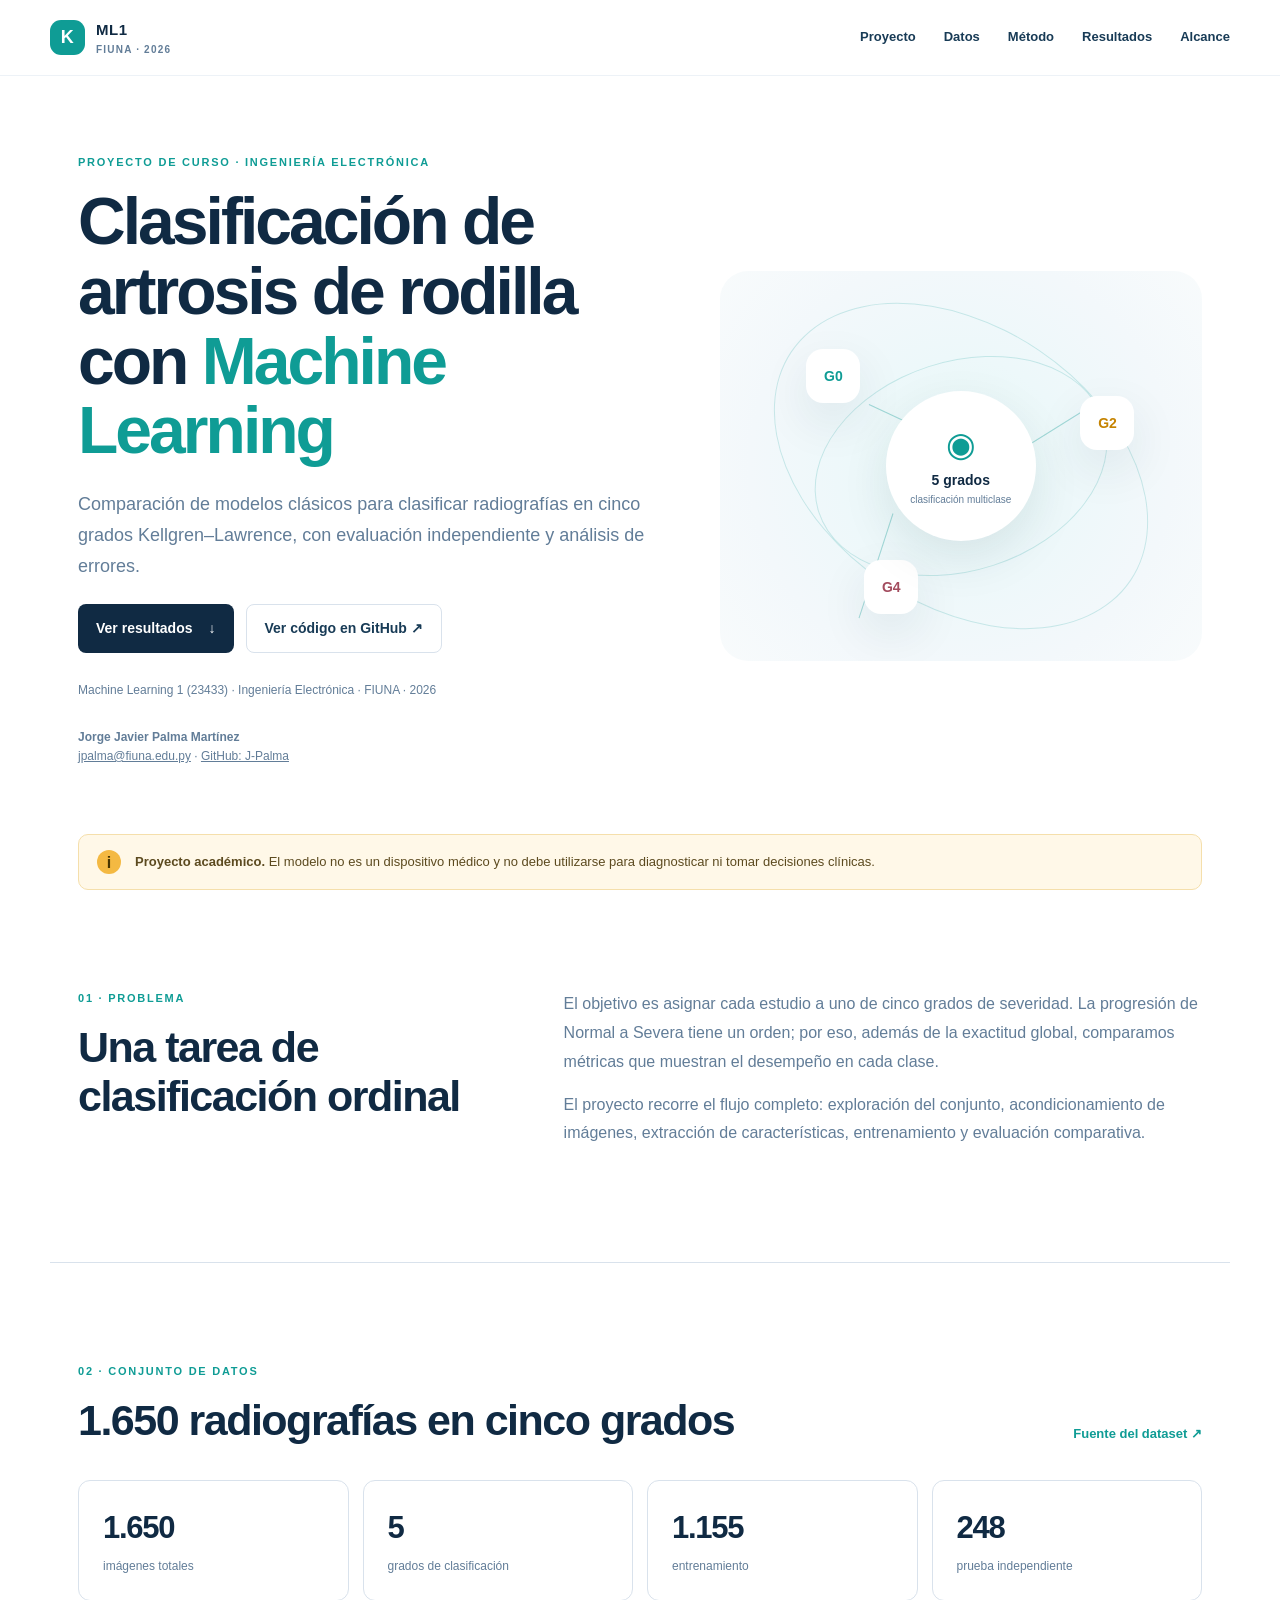
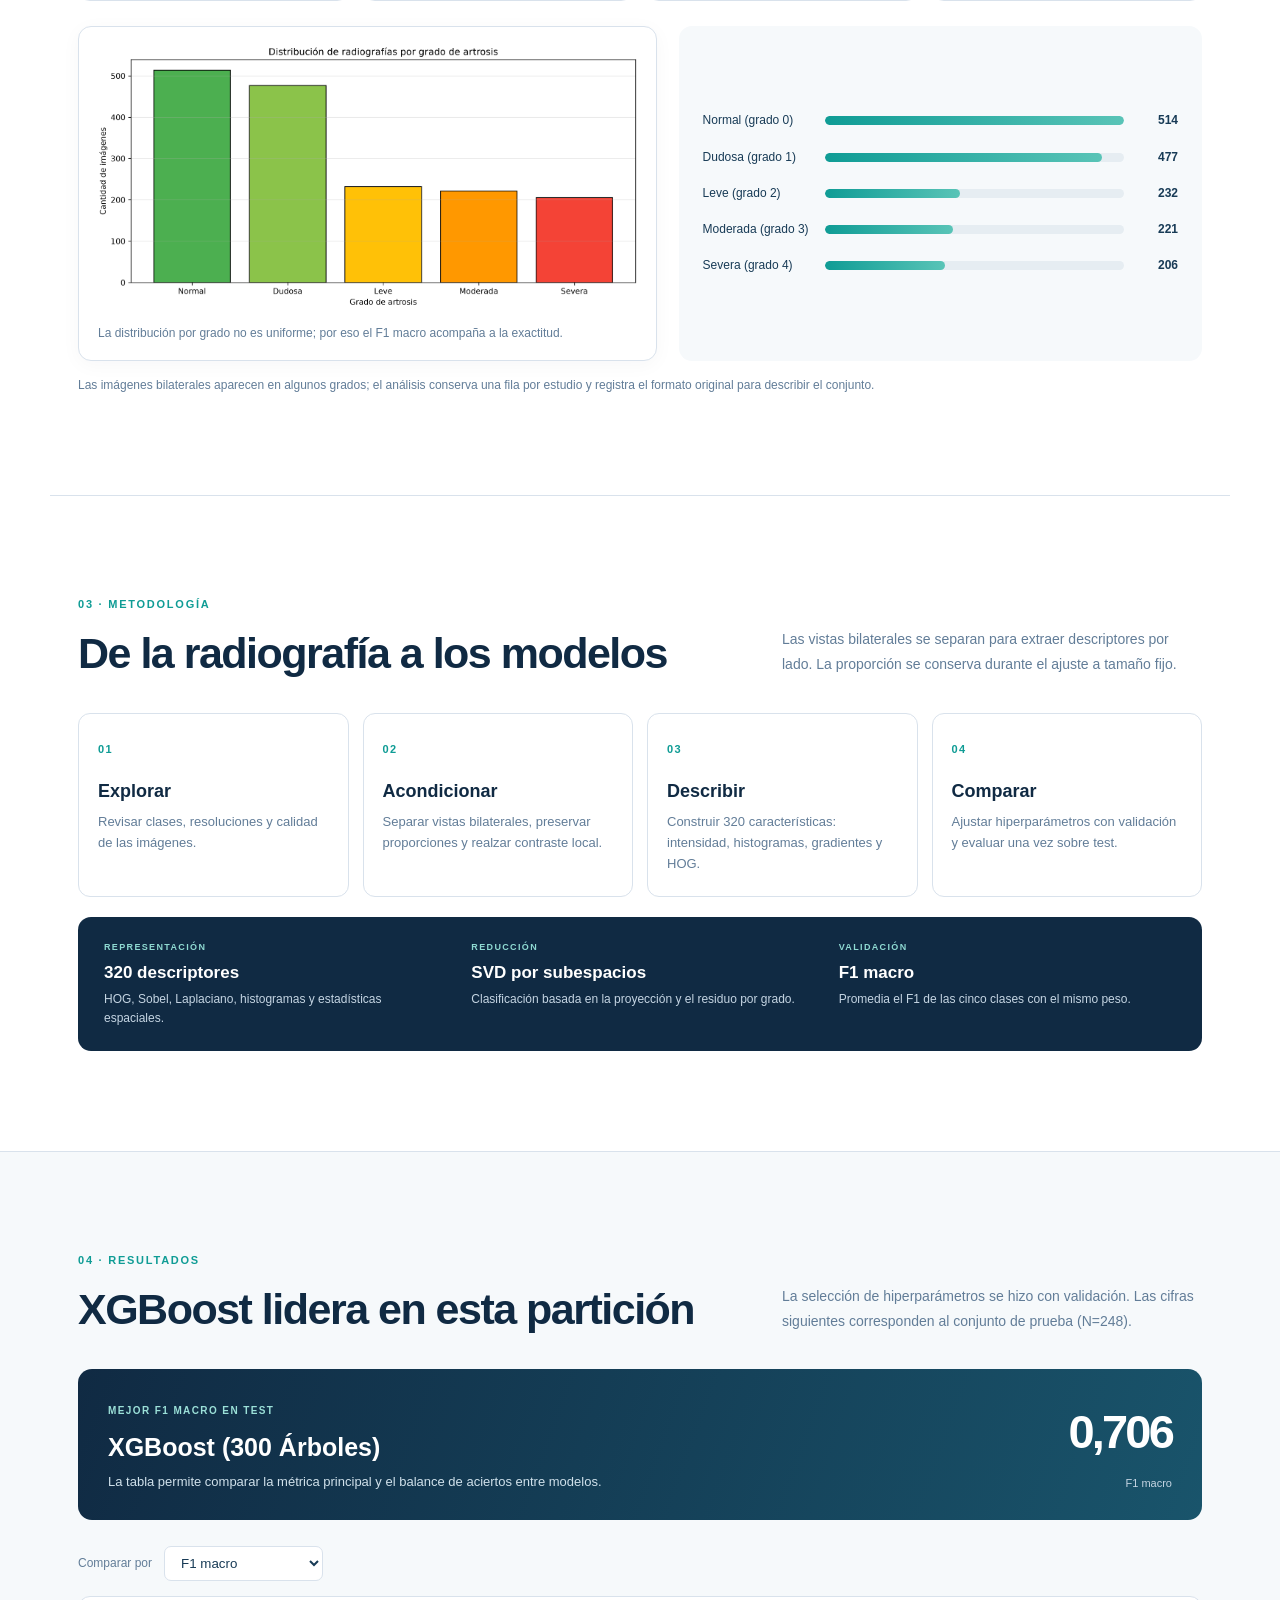
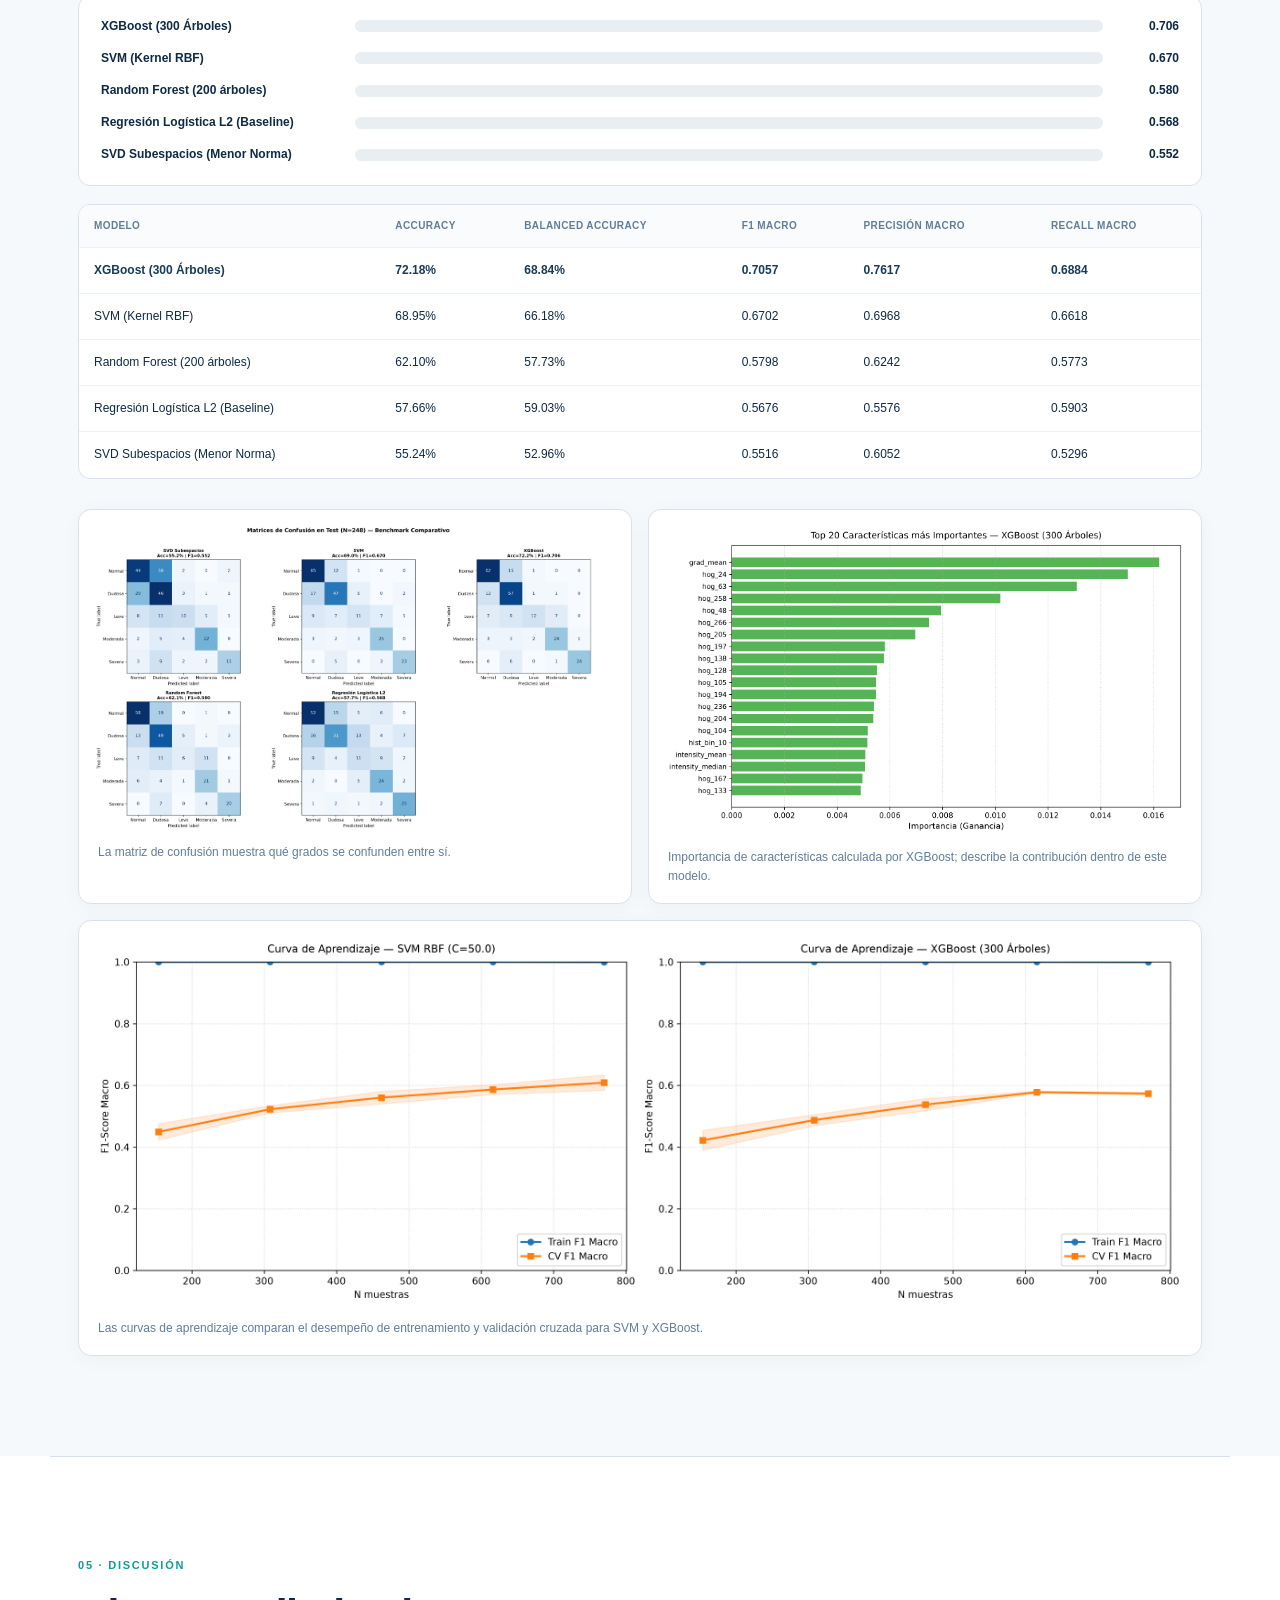
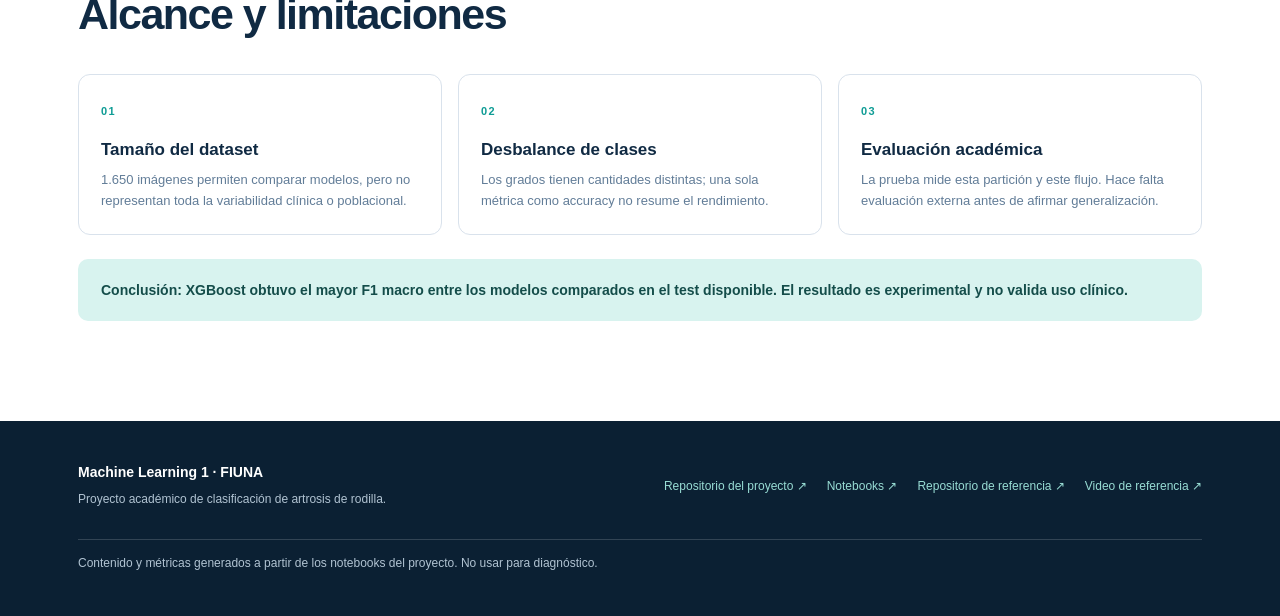
==== docs/index.html @ 99718cf5 "Agregar proyecto final de artrosis y portal para GitHub Pages" ====
<!doctype html>
<html lang="es">
<head>
  <meta charset="utf-8">
  <meta name="viewport" content="width=device-width, initial-scale=1">
  <meta name="theme-color" content="#102a43">
  <meta name="description" content="Proyecto académico de clasificación de grados de artrosis de rodilla mediante Machine Learning.">
  <title>Artrosis de rodilla | Machine Learning 1 · FIUNA</title>
  <link rel="stylesheet" href="assets/site.css">
  <script defer src="assets/site.js"></script>
</head>
<body>
  <header class="topbar">
    <a class="brand" href="#inicio"><span class="brand-mark">K</span><span>ML1 <small>FIUNA · 2026</small></span></a>
    <button class="menu-toggle" aria-label="Abrir navegación" aria-expanded="false">☰</button>
    <nav class="nav-links" aria-label="Navegación principal">
      <a href="#proyecto">Proyecto</a><a href="#datos">Datos</a><a href="#metodo">Método</a><a href="#resultados">Resultados</a><a href="#limites">Alcance</a>
    </nav>
  </header>

  <main>
    <section class="hero" id="inicio">
      <div class="hero-copy">
        <p class="eyebrow">PROYECTO DE CURSO · INGENIERÍA ELECTRÓNICA</p>
        <h1>Clasificación de artrosis de rodilla con <span>Machine Learning</span></h1>
        <p class="hero-lede">Comparación de modelos clásicos para clasificar radiografías en cinco grados Kellgren–Lawrence, con evaluación independiente y análisis de errores.</p>
        <div class="hero-actions"><a class="button primary" href="#resultados">Ver resultados <span aria-hidden="true">↓</span></a><a class="button secondary" href="https://github.com/J-Palma/ML1_2026-2" target="_blank" rel="noreferrer">Ver código en GitHub ↗</a></div>
        <p class="hero-context">Machine Learning 1 (23433) · Ingeniería Electrónica · FIUNA · 2026</p><p class="hero-context"><strong>Jorge Javier Palma Martínez</strong><br><a href="mailto:jpalma@fiuna.edu.py">jpalma@fiuna.edu.py</a> · <a href="https://github.com/J-Palma">GitHub: J-Palma</a></p>
      </div>
      <div class="hero-visual" aria-hidden="true">
        <div class="orbit orbit-one"></div><div class="orbit orbit-two"></div>
        <div class="hero-node node-a">G0</div><div class="hero-node node-b">G2</div><div class="hero-node node-c">G4</div>
        <div class="hero-center"><span class="bone-icon">◉</span><strong>5 grados</strong><small>clasificación multiclase</small></div>
        <span class="hero-line line-a"></span><span class="hero-line line-b"></span><span class="hero-line line-c"></span>
      </div>
    </section>

    <section class="notice" role="note"><span class="notice-icon">i</span><p><strong>Proyecto académico.</strong> El modelo no es un dispositivo médico y no debe utilizarse para diagnosticar ni tomar decisiones clínicas.</p></section>

    <section class="section intro-grid" id="proyecto">
      <div><p class="eyebrow">01 · PROBLEMA</p><h2>Una tarea de clasificación ordinal</h2></div>
      <div class="section-copy"><p>El objetivo es asignar cada estudio a uno de cinco grados de severidad. La progresión de Normal a Severa tiene un orden; por eso, además de la exactitud global, comparamos métricas que muestran el desempeño en cada clase.</p><p>El proyecto recorre el flujo completo: exploración del conjunto, acondicionamiento de imágenes, extracción de características, entrenamiento y evaluación comparativa.</p></div>
    </section>

    <section class="section data-section" id="datos">
      <div class="section-heading"><div><p class="eyebrow">02 · CONJUNTO DE DATOS</p><h2>1.650 radiografías en cinco grados</h2></div><a class="text-link" href="https://www.kaggle.com/datasets/hafiznouman786/annotated-dataset-for-knee-arthritis-detection" target="_blank" rel="noreferrer">Fuente del dataset ↗</a></div>
      <div class="stat-grid">
        <article class="stat-card"><span class="stat-number">1.650</span><span class="stat-label">imágenes totales</span></article>
        <article class="stat-card"><span class="stat-number">5</span><span class="stat-label">grados de clasificación</span></article>
        <article class="stat-card"><span class="stat-number">1.155</span><span class="stat-label">entrenamiento</span></article>
        <article class="stat-card"><span class="stat-number">248</span><span class="stat-label">prueba independiente</span></article>
      </div>
      <div class="data-layout">
        <figure class="figure-card"><img src="assets/distribucion_clases.png" alt="Gráfico de distribución de imágenes por clase"><figcaption>La distribución por grado no es uniforme; por eso el F1 macro acompaña a la exactitud.</figcaption></figure>
        <div class="class-list" id="class-list" aria-label="Cantidad de imágenes por grado"></div>
      </div>
      <p class="small-note">Las imágenes bilaterales aparecen en algunos grados; el análisis conserva una fila por estudio y registra el formato original para describir el conjunto.</p>
    </section>

    <section class="section method-section" id="metodo">
      <div class="section-heading"><div><p class="eyebrow">03 · METODOLOGÍA</p><h2>De la radiografía a los modelos</h2></div><p class="section-copy narrow">Las vistas bilaterales se separan para extraer descriptores por lado. La proporción se conserva durante el ajuste a tamaño fijo.</p></div>
      <div class="pipeline">
        <article class="pipeline-step"><span class="step-number">01</span><h3>Explorar</h3><p>Revisar clases, resoluciones y calidad de las imágenes.</p></article>
        <article class="pipeline-step"><span class="step-number">02</span><h3>Acondicionar</h3><p>Separar vistas bilaterales, preservar proporciones y realzar contraste local.</p></article>
        <article class="pipeline-step"><span class="step-number">03</span><h3>Describir</h3><p>Construir 320 características: intensidad, histogramas, gradientes y HOG.</p></article>
        <article class="pipeline-step"><span class="step-number">04</span><h3>Comparar</h3><p>Ajustar hiperparámetros con validación y evaluar una vez sobre test.</p></article>
      </div>
      <div class="method-detail"><div><span class="detail-tag">REPRESENTACIÓN</span><strong>320 descriptores</strong><p>HOG, Sobel, Laplaciano, histogramas y estadísticas espaciales.</p></div><div><span class="detail-tag">REDUCCIÓN</span><strong>SVD por subespacios</strong><p>Clasificación basada en la proyección y el residuo por grado.</p></div><div><span class="detail-tag">VALIDACIÓN</span><strong>F1 macro</strong><p>Promedia el F1 de las cinco clases con el mismo peso.</p></div></div>
    </section>

    <section class="section results-section" id="resultados">
      <div class="section-heading"><div><p class="eyebrow">04 · RESULTADOS</p><h2>XGBoost lidera en esta partición</h2></div><p class="section-copy narrow">La selección de hiperparámetros se hizo con validación. Las cifras siguientes corresponden al conjunto de prueba (N=248).</p></div>
      <div class="winner-card"><div class="winner-copy"><span class="winner-label">MEJOR F1 MACRO EN TEST</span><h3 id="winner-name">XGBoost</h3><p>La tabla permite comparar la métrica principal y el balance de aciertos entre modelos.</p></div><div class="winner-score"><span id="winner-f1">0,706</span><small>F1 macro</small></div></div>
      <div class="metric-controls"><label for="metric-select">Comparar por</label><select id="metric-select"><option value="F1 Macro">F1 macro</option><option value="Accuracy (%)">Accuracy</option><option value="Balanced Acc (%)">Balanced accuracy</option></select></div>
      <div id="model-chart" class="model-chart" aria-live="polite"></div>
      <div class="table-wrap"><table><thead><tr><th>Modelo</th><th>Accuracy</th><th>Balanced accuracy</th><th>F1 macro</th><th>Precisión macro</th><th>Recall macro</th></tr></thead><tbody id="model-table"></tbody></table></div>
      <div class="figure-grid">
        <figure class="figure-card"><img src="assets/modelos_avanzados_confusion_matrices.png" alt="Matrices de confusión de los modelos"><figcaption>La matriz de confusión muestra qué grados se confunden entre sí.</figcaption></figure>
        <figure class="figure-card"><img src="assets/modelos_avanzados_feature_importance.png" alt="Importancia de características para XGBoost"><figcaption>Importancia de características calculada por XGBoost; describe la contribución dentro de este modelo.</figcaption></figure>
      </div>
      <figure class="figure-card wide-figure"><img src="assets/modelos_avanzados_learning_curves.png" alt="Curvas de aprendizaje para SVM RBF y XGBoost"><figcaption>Las curvas de aprendizaje comparan el desempeño de entrenamiento y validación cruzada para SVM y XGBoost.</figcaption></figure>
    </section>

    <section class="section limits-section" id="limites">
      <div class="section-heading"><div><p class="eyebrow">05 · DISCUSIÓN</p><h2>Alcance y limitaciones</h2></div></div>
      <div class="limits-grid"><article><span>01</span><h3>Tamaño del dataset</h3><p>1.650 imágenes permiten comparar modelos, pero no representan toda la variabilidad clínica o poblacional.</p></article><article><span>02</span><h3>Desbalance de clases</h3><p>Los grados tienen cantidades distintas; una sola métrica como accuracy no resume el rendimiento.</p></article><article><span>03</span><h3>Evaluación académica</h3><p>La prueba mide esta partición y este flujo. Hace falta evaluación externa antes de afirmar generalización.</p></article></div>
      <p class="conclusion">Conclusión: XGBoost obtuvo el mayor F1 macro entre los modelos comparados en el test disponible. El resultado es experimental y no valida uso clínico.</p>
    </section>
  </main>

  <footer class="footer"><div><strong>Machine Learning 1 · FIUNA</strong><p>Proyecto académico de clasificación de artrosis de rodilla.</p></div><div class="footer-links"><a href="https://github.com/J-Palma/ML1_2026-2">Repositorio del proyecto ↗</a><a href="https://github.com/J-Palma/ML1_2026-2/tree/main/TP_4/proyecto-rodilla/notebooks">Notebooks ↗</a><a href="https://github.com/carlobeni/Machine-Learning" target="_blank" rel="noreferrer">Repositorio de referencia ↗</a><a href="https://www.youtube.com/watch?v=isgBodVA2C4" target="_blank" rel="noreferrer">Video de referencia ↗</a></div><p class="footer-note">Contenido y métricas generados a partir de los notebooks del proyecto. No usar para diagnóstico.</p></footer>
</body>
</html>
---- docs/assets/site.css ----
:root{--navy:#102a43;--ink:#183b56;--muted:#627d98;--teal:#0f9c95;--mint:#d8f3ef;--paper:#f6f9fb;--line:#d9e2ec;--white:#fff;--gold:#f4b942;--shadow:0 18px 50px rgba(16,42,67,.09)}
*{box-sizing:border-box}html{scroll-behavior:smooth}body{margin:0;background:var(--white);color:var(--navy);font-family:Inter,"Segoe UI",Arial,sans-serif;line-height:1.6}a{color:inherit}.topbar{height:76px;padding:0 max(calc((100vw - 1180px)/2),28px);display:flex;align-items:center;justify-content:space-between;border-bottom:1px solid #edf2f7;background:rgba(255,255,255,.94);position:sticky;top:0;z-index:10;backdrop-filter:blur(12px)}.brand{display:flex;align-items:center;gap:11px;text-decoration:none;font-size:15px;font-weight:800;letter-spacing:.04em}.brand small{display:block;color:var(--muted);font-size:10px;font-weight:700;letter-spacing:.12em}.brand-mark{width:35px;height:35px;border-radius:11px;display:grid;place-items:center;color:white;background:var(--teal);font-size:18px}.nav-links{display:flex;gap:28px}.nav-links a,.text-link{font-size:13px;font-weight:650;text-decoration:none;color:var(--ink)}.nav-links a:hover,.text-link:hover{color:var(--teal)}.menu-toggle{display:none;background:none;border:0;font-size:22px;color:var(--navy)}
.hero{max-width:1180px;min-height:570px;margin:auto;padding:78px 28px 52px;display:grid;grid-template-columns:1.1fr .9fr;align-items:center;gap:52px}.eyebrow{font-size:11px;font-weight:800;letter-spacing:.16em;color:var(--teal);margin:0 0 15px}.hero h1{font-size:clamp(38px,5.2vw,66px);line-height:1.06;letter-spacing:-.045em;margin:0;max-width:720px}.hero h1 span{color:var(--teal)}.hero-lede{font-size:18px;line-height:1.7;color:var(--muted);max-width:610px;margin:23px 0}.hero-actions{display:flex;gap:12px;flex-wrap:wrap}.button{border-radius:8px;padding:12px 18px;text-decoration:none;font-size:14px;font-weight:750;display:inline-flex;gap:16px;align-items:center}.primary{background:var(--navy);color:white}.primary:hover{background:#214e70}.secondary{border:1px solid var(--line);color:var(--ink)}.hero-context{font-size:12px;color:var(--muted);margin-top:28px}.hero-visual{height:390px;position:relative;display:grid;place-items:center;overflow:hidden;border-radius:28px;background:radial-gradient(circle at 50% 50%,#e5f7f4 0,#edf8fa 35%,#f3f8fb 68%,#f8fbfc 100%)}.orbit{position:absolute;border:1px solid rgba(15,156,149,.19);border-radius:50%;transform:rotate(-18deg)}.orbit-one{width:300px;height:210px}.orbit-two{width:410px;height:280px;transform:rotate(34deg)}.hero-center{width:150px;height:150px;border-radius:50%;background:white;box-shadow:var(--shadow);display:flex;flex-direction:column;align-items:center;justify-content:center;z-index:2}.bone-icon{font-size:34px;color:var(--teal);line-height:1.2}.hero-center strong{font-size:14px;margin-top:4px}.hero-center small{font-size:10px;color:var(--muted)}.hero-node{position:absolute;width:54px;height:54px;border-radius:17px;background:white;box-shadow:var(--shadow);display:grid;place-items:center;color:var(--teal);font-weight:800;font-size:14px;z-index:2}.node-a{left:18%;top:20%}.node-b{right:14%;top:32%;color:#c58300}.node-c{left:30%;bottom:12%;color:#a34c5e}.hero-line{height:1px;position:absolute;background:rgba(15,156,149,.35);transform-origin:left center}.line-a{width:130px;left:31%;top:34%;transform:rotate(25deg)}.line-b{width:160px;left:48%;top:57%;transform:rotate(-32deg)}.line-c{width:110px;left:36%;top:62%;transform:rotate(108deg)}
.notice{max-width:1124px;margin:4px auto 0;padding:15px 18px;display:flex;gap:14px;align-items:center;background:#fff8e8;border:1px solid #f5dfab;border-radius:10px;color:#5c4a1f}.notice p{font-size:13px;margin:0}.notice-icon{flex:0 0 24px;height:24px;display:grid;place-items:center;border-radius:50%;background:var(--gold);font-weight:900;color:#473500}.section{max-width:1180px;margin:auto;padding:100px 28px}.intro-grid{display:grid;grid-template-columns:.8fr 1.2fr;gap:60px;align-items:start}.section h2{font-size:clamp(29px,3.4vw,43px);line-height:1.14;letter-spacing:-.035em;margin:0}.section-copy{color:var(--muted);font-size:16px;line-height:1.8;margin:0}.section-copy p{margin:0 0 14px}.narrow{max-width:420px;font-size:14px}.data-section,.method-section,.results-section{border-top:1px solid var(--line)}.section-heading{display:flex;justify-content:space-between;align-items:end;gap:30px;margin-bottom:35px}.text-link{color:var(--teal);white-space:nowrap}.stat-grid{display:grid;grid-template-columns:repeat(4,1fr);gap:14px;margin-bottom:25px}.stat-card{border:1px solid var(--line);border-radius:12px;padding:22px 24px;background:#fff}.stat-number{display:block;font-size:31px;font-weight:800;letter-spacing:-.04em}.stat-label{font-size:12px;color:var(--muted)}.data-layout{display:grid;grid-template-columns:1.05fr .95fr;gap:22px;align-items:stretch}.figure-card{margin:0;border:1px solid var(--line);border-radius:13px;padding:15px;background:white;box-shadow:0 4px 20px rgba(16,42,67,.035)}.figure-card img{display:block;width:100%;height:auto;max-height:550px;object-fit:contain;border-radius:6px}.figure-card figcaption{font-size:12px;color:var(--muted);padding:12px 4px 2px}.class-list{padding:24px;background:var(--paper);border-radius:13px;display:flex;flex-direction:column;justify-content:center;gap:17px}.class-row{display:grid;grid-template-columns:110px 1fr 42px;gap:12px;align-items:center;font-size:12px;color:var(--ink)}.class-bar{height:9px;background:#e6edf2;border-radius:20px;overflow:hidden}.class-bar span{display:block;height:100%;background:linear-gradient(90deg,var(--teal),#59c4b7);border-radius:20px}.class-count{text-align:right;font-weight:750}.small-note{font-size:12px;color:var(--muted);margin:15px 0 0}
.pipeline{display:grid;grid-template-columns:repeat(4,1fr);gap:14px;position:relative}.pipeline-step{position:relative;padding:21px 19px 22px;border:1px solid var(--line);border-radius:12px;background:white;min-height:180px}.step-number{font-size:11px;letter-spacing:.12em;font-weight:800;color:var(--teal)}.pipeline-step h3{font-size:18px;margin:17px 0 6px}.pipeline-step p{font-size:13px;color:var(--muted);margin:0}.method-detail{margin-top:20px;padding:23px 26px;border-radius:13px;background:var(--navy);color:white;display:grid;grid-template-columns:repeat(3,1fr);gap:30px}.method-detail>div{display:flex;flex-direction:column;gap:4px}.detail-tag{font-size:9px;color:#8fdad2;letter-spacing:.15em;font-weight:800}.method-detail strong{font-size:17px}.method-detail p{font-size:12px;color:#c5d5e3;margin:0}
.results-section{background:var(--paper);max-width:none;padding-left:max(calc((100vw - 1124px)/2),28px);padding-right:max(calc((100vw - 1124px)/2),28px)}.winner-card{display:flex;justify-content:space-between;align-items:center;padding:25px 30px;border-radius:14px;background:linear-gradient(110deg,#102a43,#19546b);color:white;margin:0 0 26px}.winner-label{font-size:10px;letter-spacing:.14em;font-weight:800;color:#9be0d8}.winner-copy h3{font-size:25px;margin:5px 0}.winner-copy p{font-size:13px;color:#d0e1eb;margin:0}.winner-score{text-align:right}.winner-score span{display:block;font-size:47px;font-weight:850;letter-spacing:-.06em}.winner-score small{font-size:11px;color:#c5d5e3}.metric-controls{display:flex;align-items:center;gap:12px;margin:0 0 15px;color:var(--muted);font-size:12px}.metric-controls select{border:1px solid var(--line);background:white;border-radius:7px;padding:8px 12px;color:var(--ink)}.model-chart{display:flex;flex-direction:column;gap:13px;padding:20px 22px;background:white;border:1px solid var(--line);border-radius:12px}.model-bar-row{display:grid;grid-template-columns:minmax(170px,240px) 1fr 62px;gap:14px;align-items:center;font-size:12px}.model-bar-label{font-weight:650}.model-track{height:12px;background:#e8eef2;border-radius:20px;overflow:hidden}.model-fill{height:100%;border-radius:20px;background:var(--teal)}.model-fill.best{background:var(--gold)}.model-value{text-align:right;font-variant-numeric:tabular-nums;font-weight:750}.table-wrap{overflow-x:auto;margin:18px 0 30px;border:1px solid var(--line);border-radius:12px;background:white}table{border-collapse:collapse;width:100%;min-width:680px;font-size:12px}th,td{text-align:left;padding:13px 15px;border-bottom:1px solid #edf2f7}th{font-size:10px;letter-spacing:.04em;text-transform:uppercase;color:var(--muted);background:#f9fbfc}tbody tr:last-child td{border-bottom:0}tbody tr:first-child td{font-weight:750;color:var(--ink)}.figure-grid{display:grid;grid-template-columns:1fr 1fr;gap:16px;margin-bottom:16px}.wide-figure img{max-height:460px}.limits-section{border-top:1px solid var(--line)}.limits-grid{display:grid;grid-template-columns:repeat(3,1fr);gap:16px;margin-top:30px}.limits-grid article{padding:22px;border:1px solid var(--line);border-radius:12px}.limits-grid article>span{font-size:11px;color:var(--teal);font-weight:850;letter-spacing:.13em}.limits-grid h3{font-size:17px;margin:14px 0 7px}.limits-grid p{font-size:13px;color:var(--muted);margin:0}.conclusion{margin:24px 0 0;padding:20px 23px;background:var(--mint);border-radius:10px;color:#144d4a;font-weight:700;font-size:14px}.footer{padding:38px max(calc((100vw - 1124px)/2),28px);background:#0b2033;color:white;display:grid;grid-template-columns:1fr 1fr;gap:15px}.footer strong{font-size:14px}.footer p{font-size:12px;color:#b1c3d2;margin:5px 0}.footer-links{display:flex;justify-content:flex-end;gap:20px;align-items:center}.footer-links a{font-size:12px;text-decoration:none;color:#98dcd4}.footer-note{grid-column:1/-1;border-top:1px solid rgba(255,255,255,.16);padding-top:14px!important;margin-top:10px!important}
@media(max-width:800px){.nav-links{gap:14px}.hero{grid-template-columns:1fr;gap:30px;padding-top:58px}.hero-visual{height:300px}.intro-grid{grid-template-columns:1fr;gap:18px}.section-heading{align-items:start;flex-direction:column}.stat-grid{grid-template-columns:repeat(2,1fr)}.data-layout{grid-template-columns:1fr}.pipeline{grid-template-columns:repeat(2,1fr)}.method-detail{grid-template-columns:1fr;gap:17px}.limits-grid{grid-template-columns:1fr}.figure-grid{grid-template-columns:1fr}.footer{grid-template-columns:1fr}.footer-links{justify-content:flex-start;flex-wrap:wrap}.footer-note{grid-column:auto}}
@media(max-width:560px){.topbar{height:64px;padding:0 18px}.menu-toggle{display:block}.nav-links{display:none;position:absolute;left:0;right:0;top:63px;padding:14px 20px 19px;background:white;border-bottom:1px solid var(--line);flex-direction:column;gap:12px}.nav-links.open{display:flex}.hero{padding:48px 20px 36px}.hero h1{font-size:40px}.hero-lede{font-size:16px}.hero-visual{height:260px}.notice{margin:0 18px}.section{padding:70px 20px}.section h2{font-size:31px}.stat-grid{gap:9px}.stat-card{padding:16px}.stat-number{font-size:26px}.class-row{grid-template-columns:90px 1fr 35px}.pipeline{grid-template-columns:1fr}.pipeline-step{min-height:0}.winner-card{padding:21px}.winner-score span{font-size:37px}.model-bar-row{grid-template-columns:120px 1fr 50px;gap:9px;font-size:10px}.results-section{padding-left:20px;padding-right:20px}.footer{padding:32px 20px}}
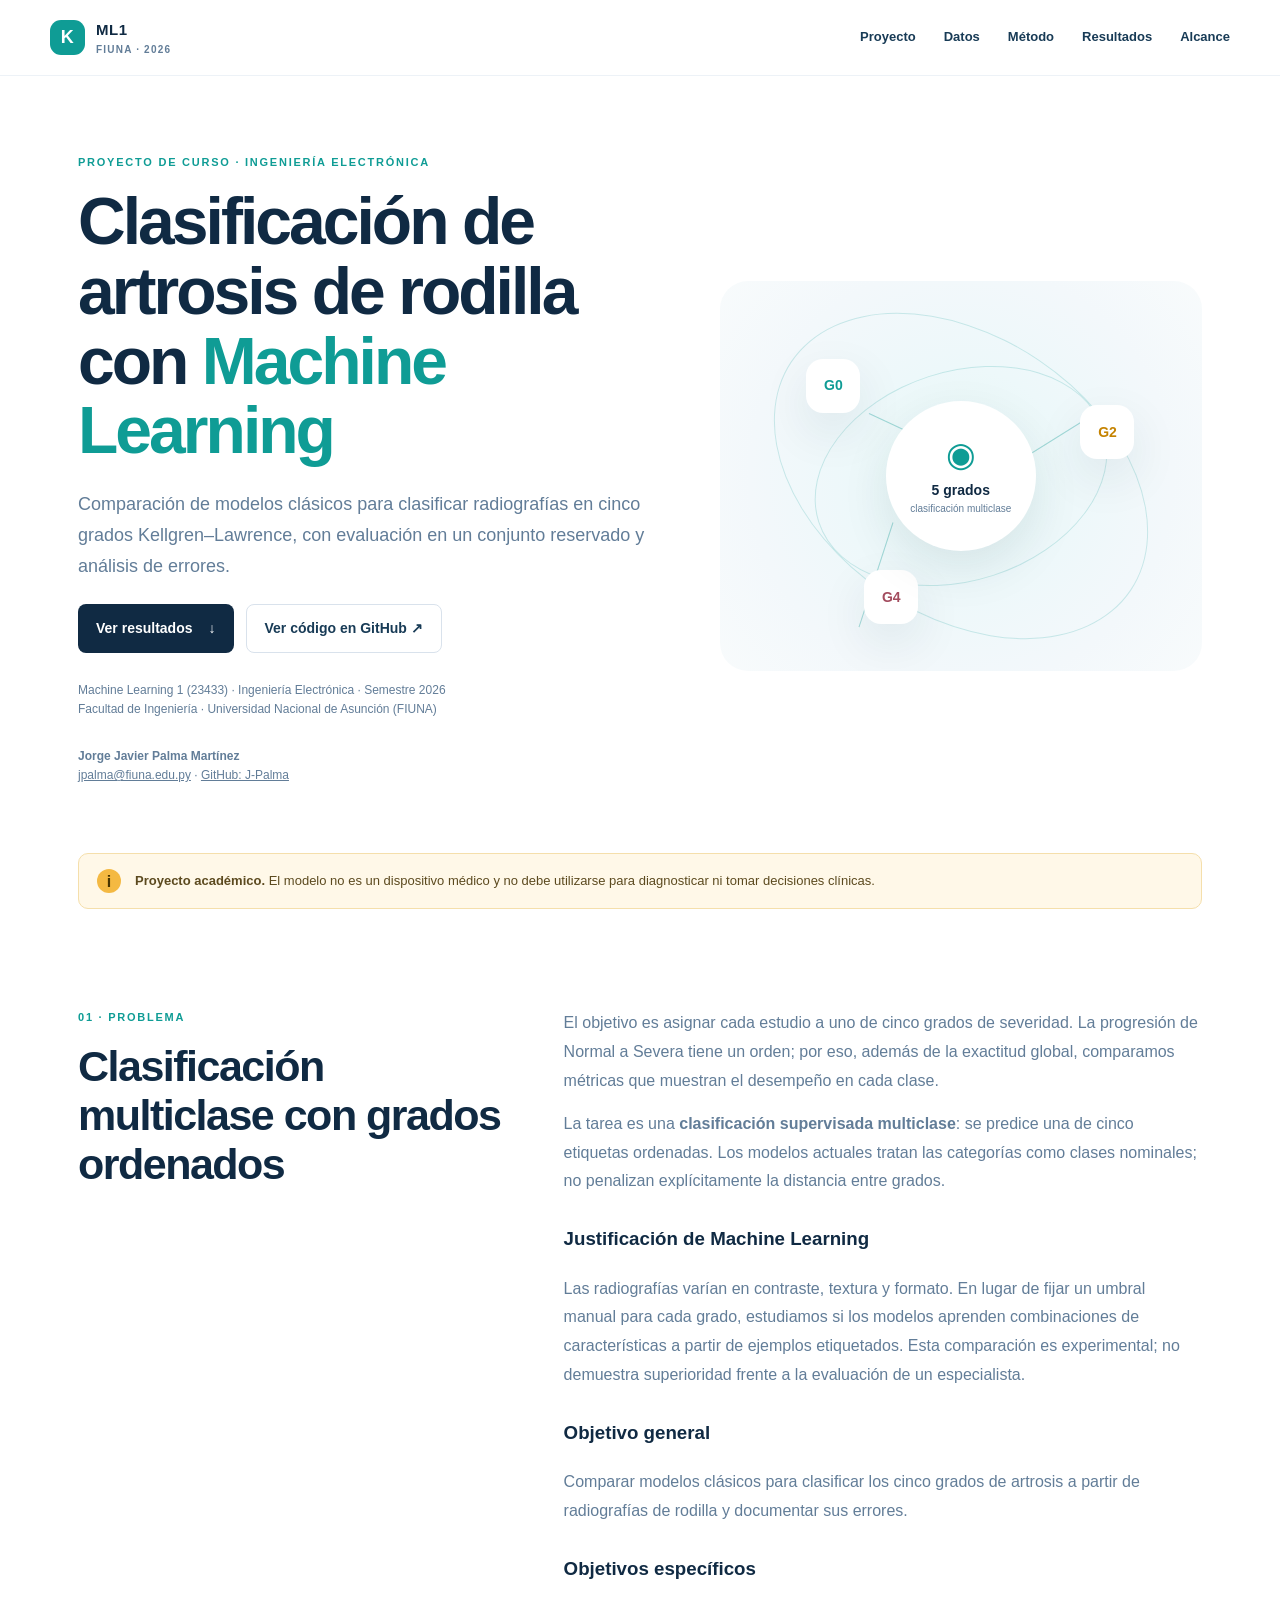
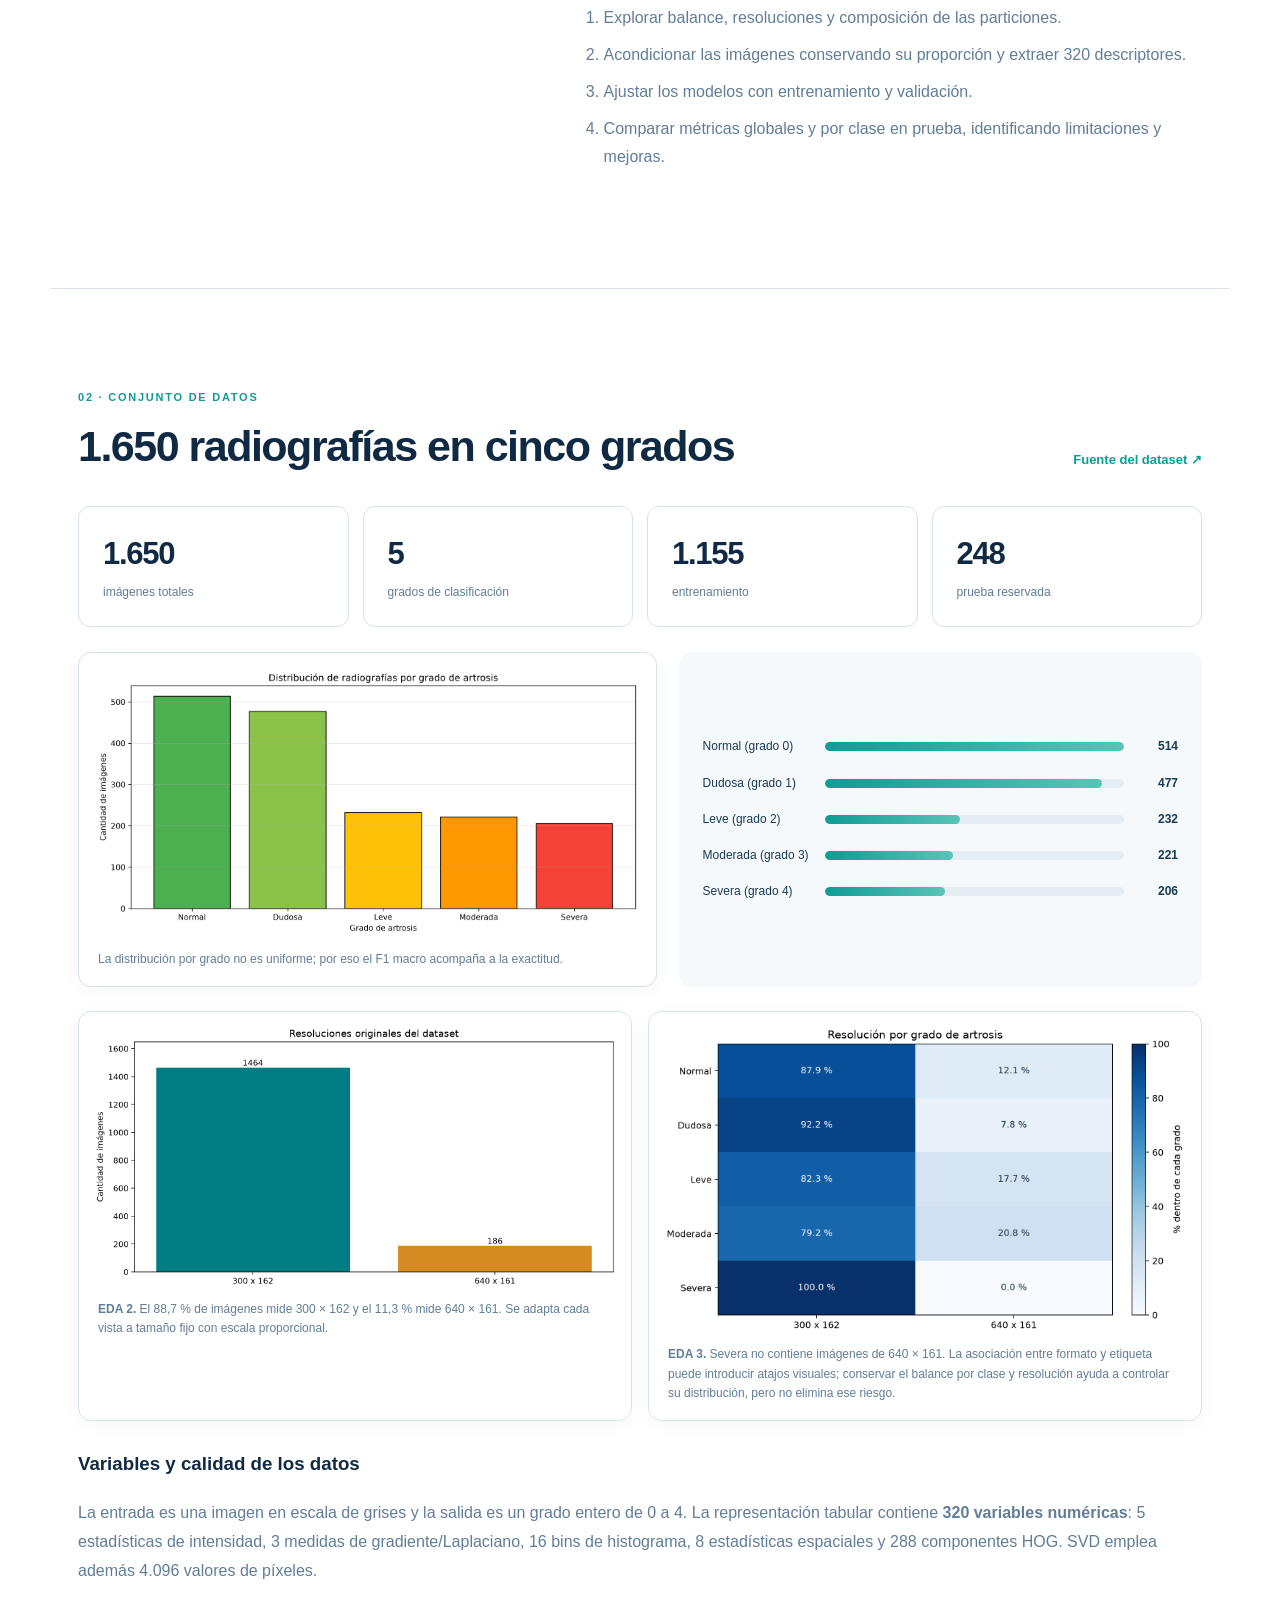
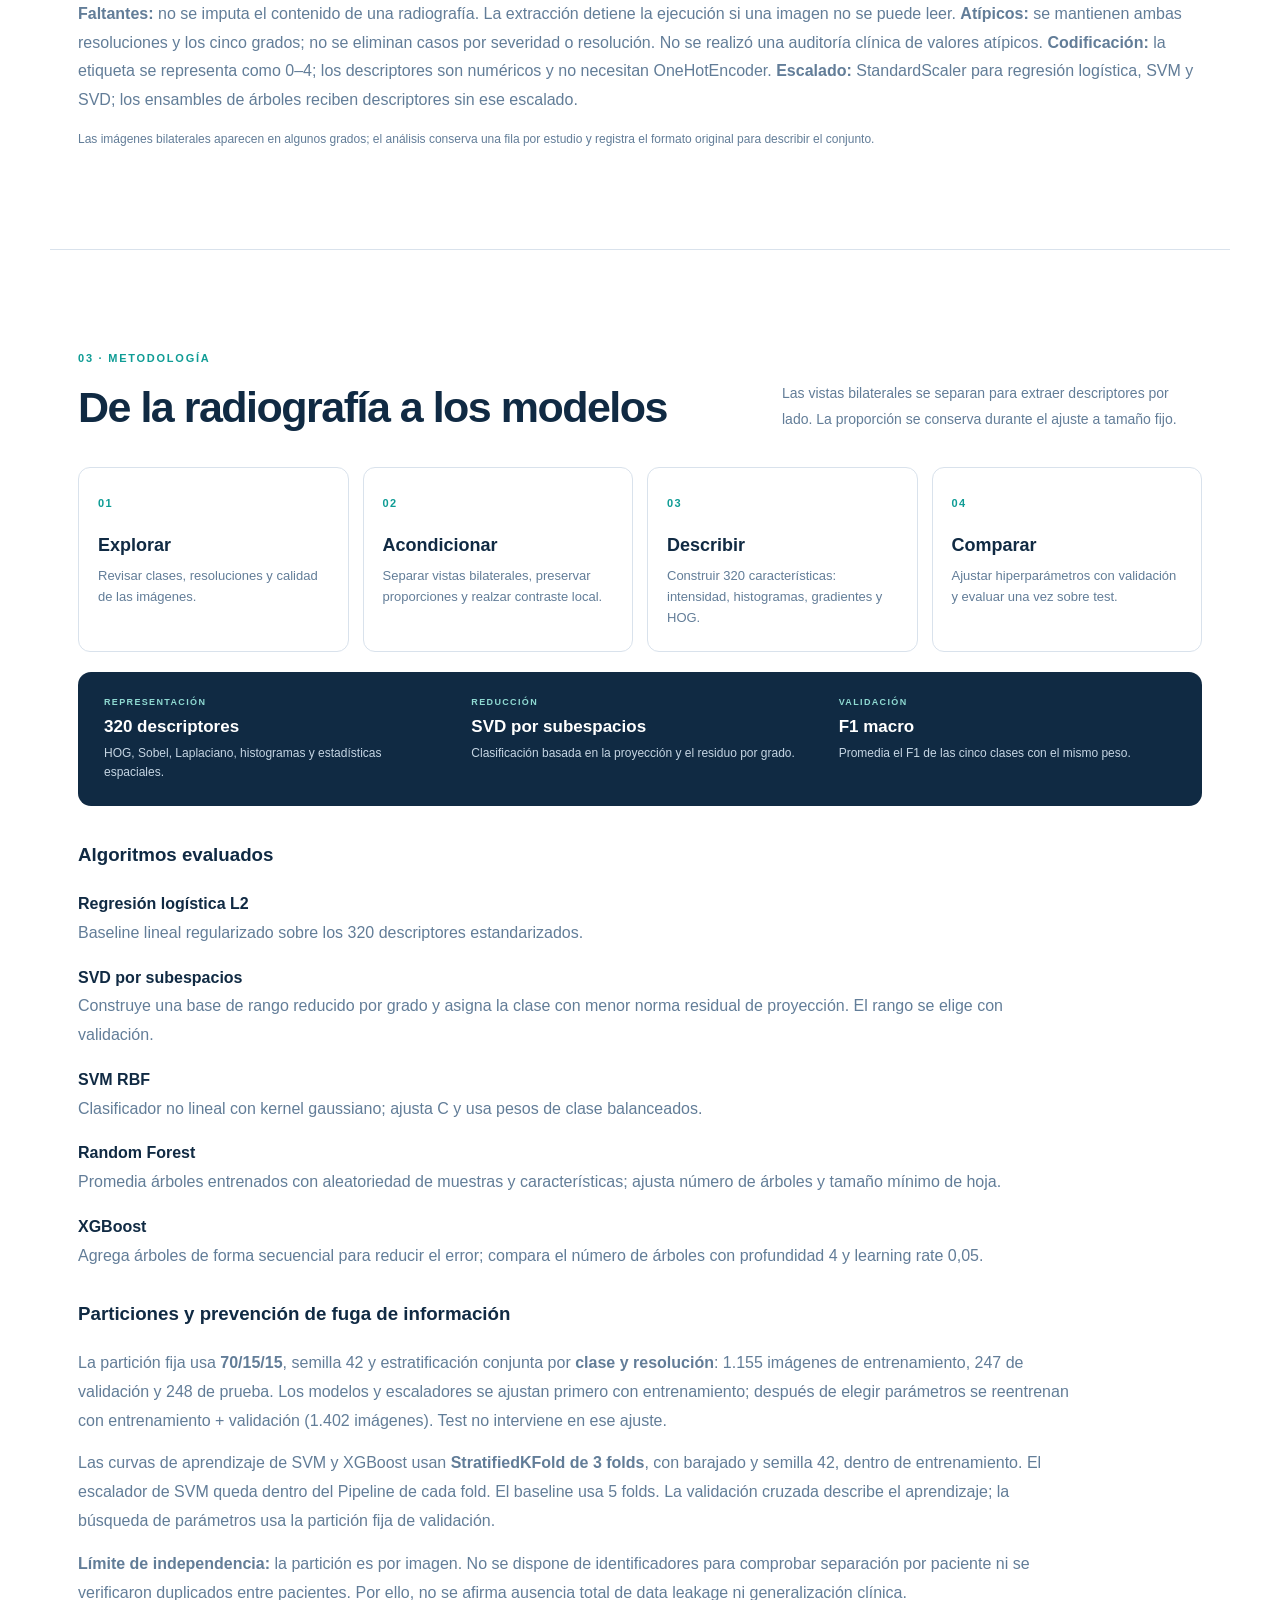
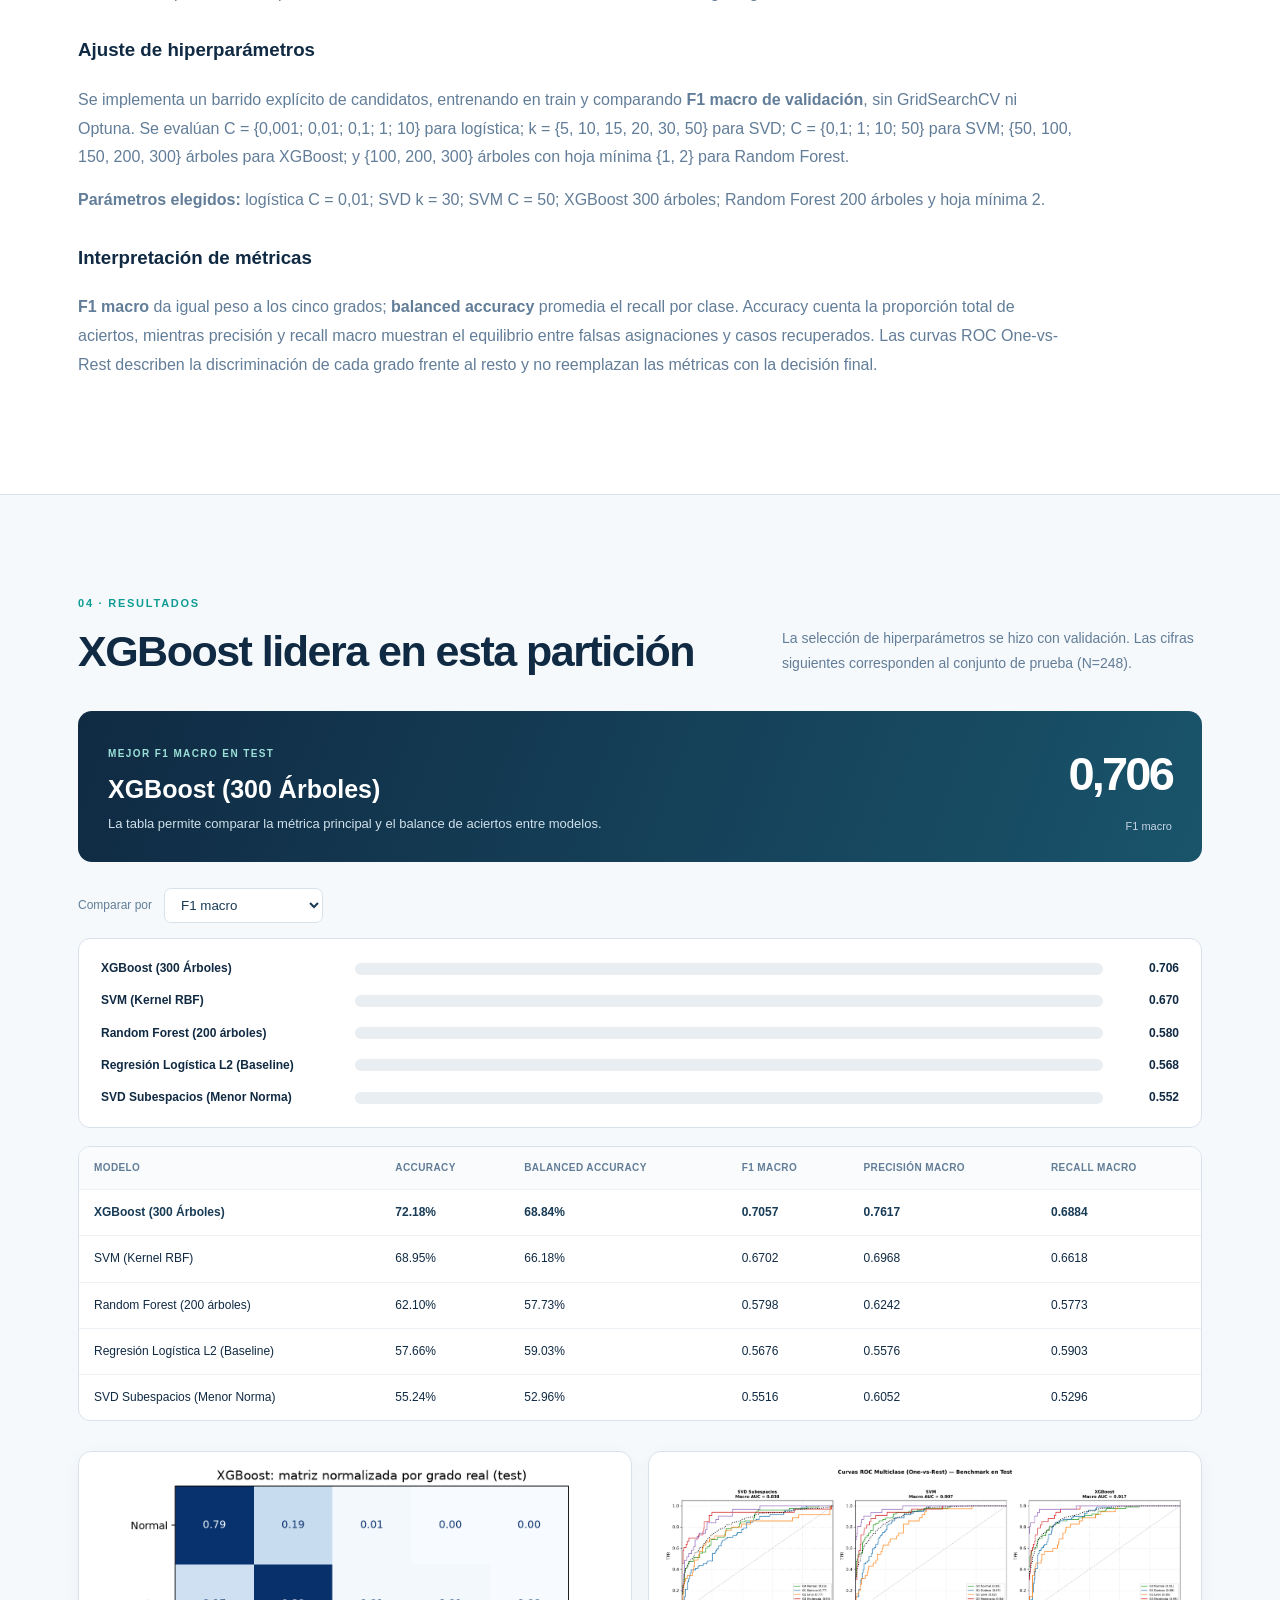
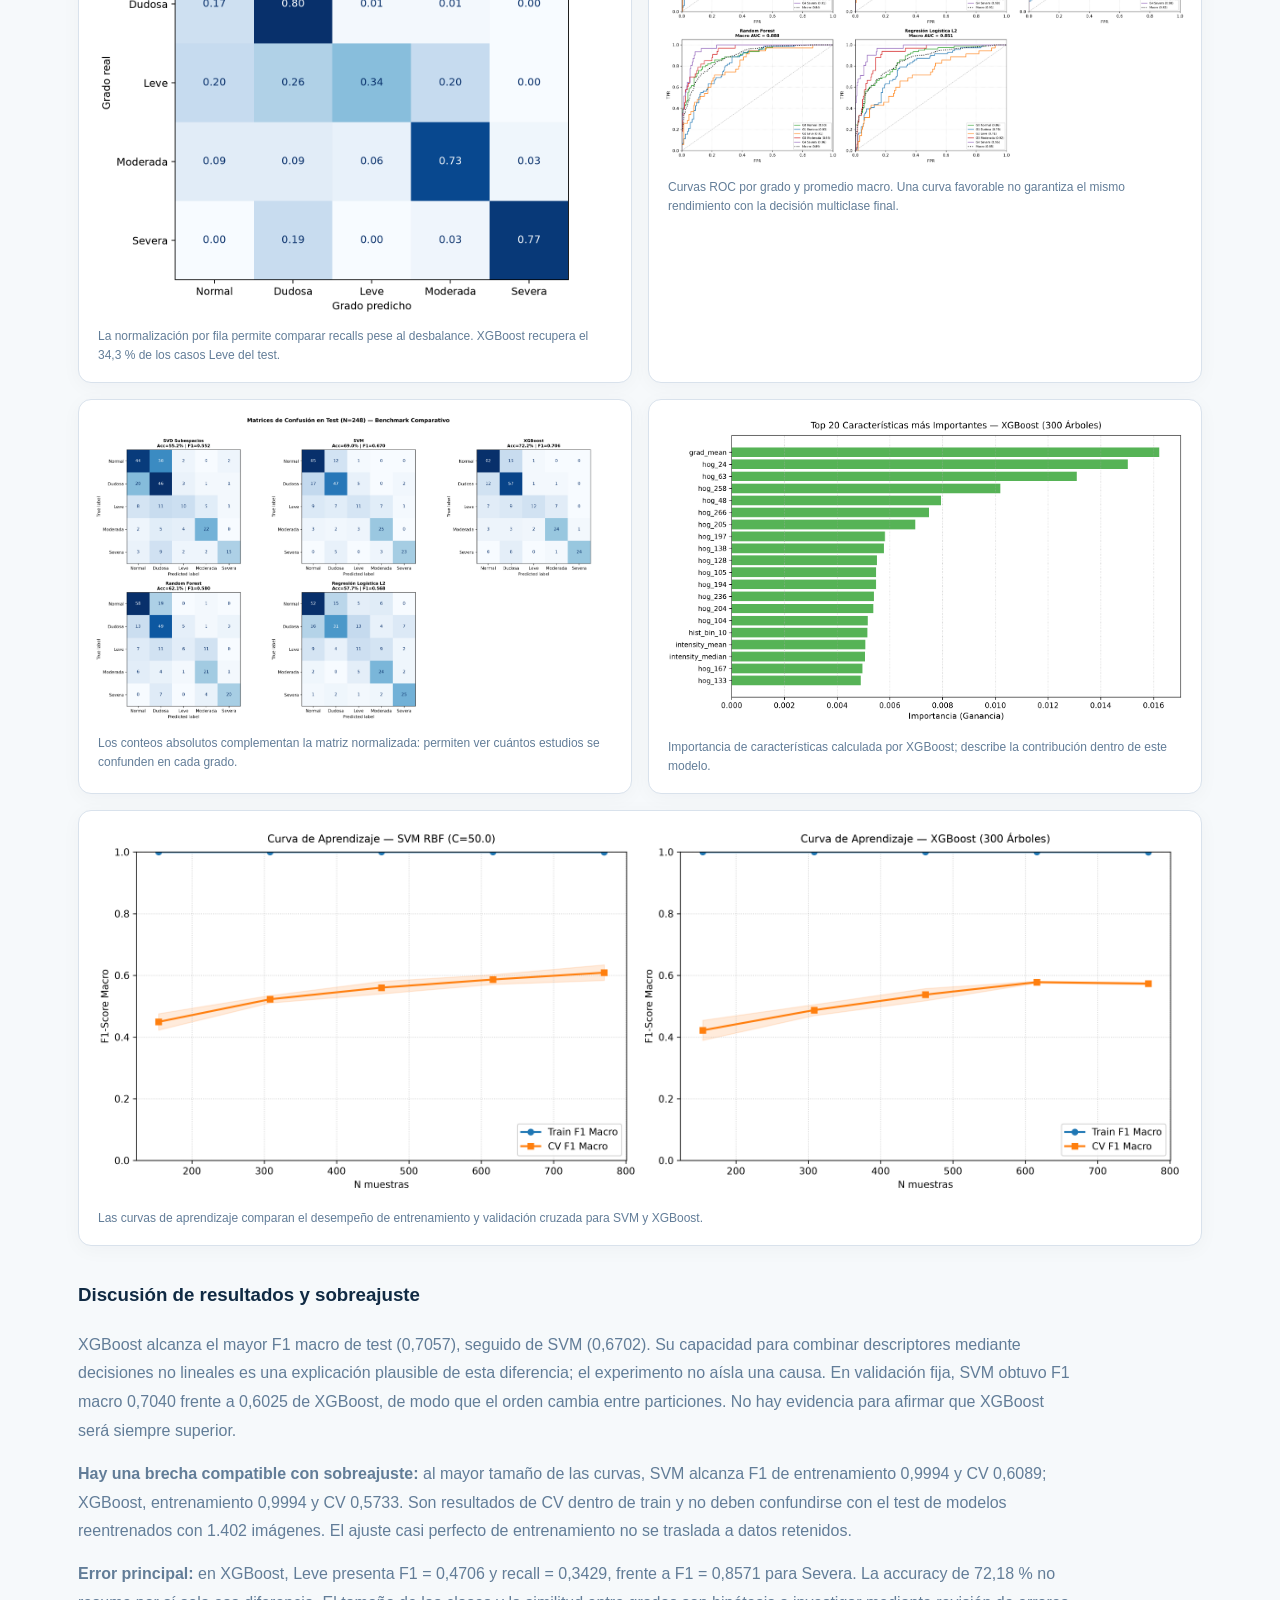
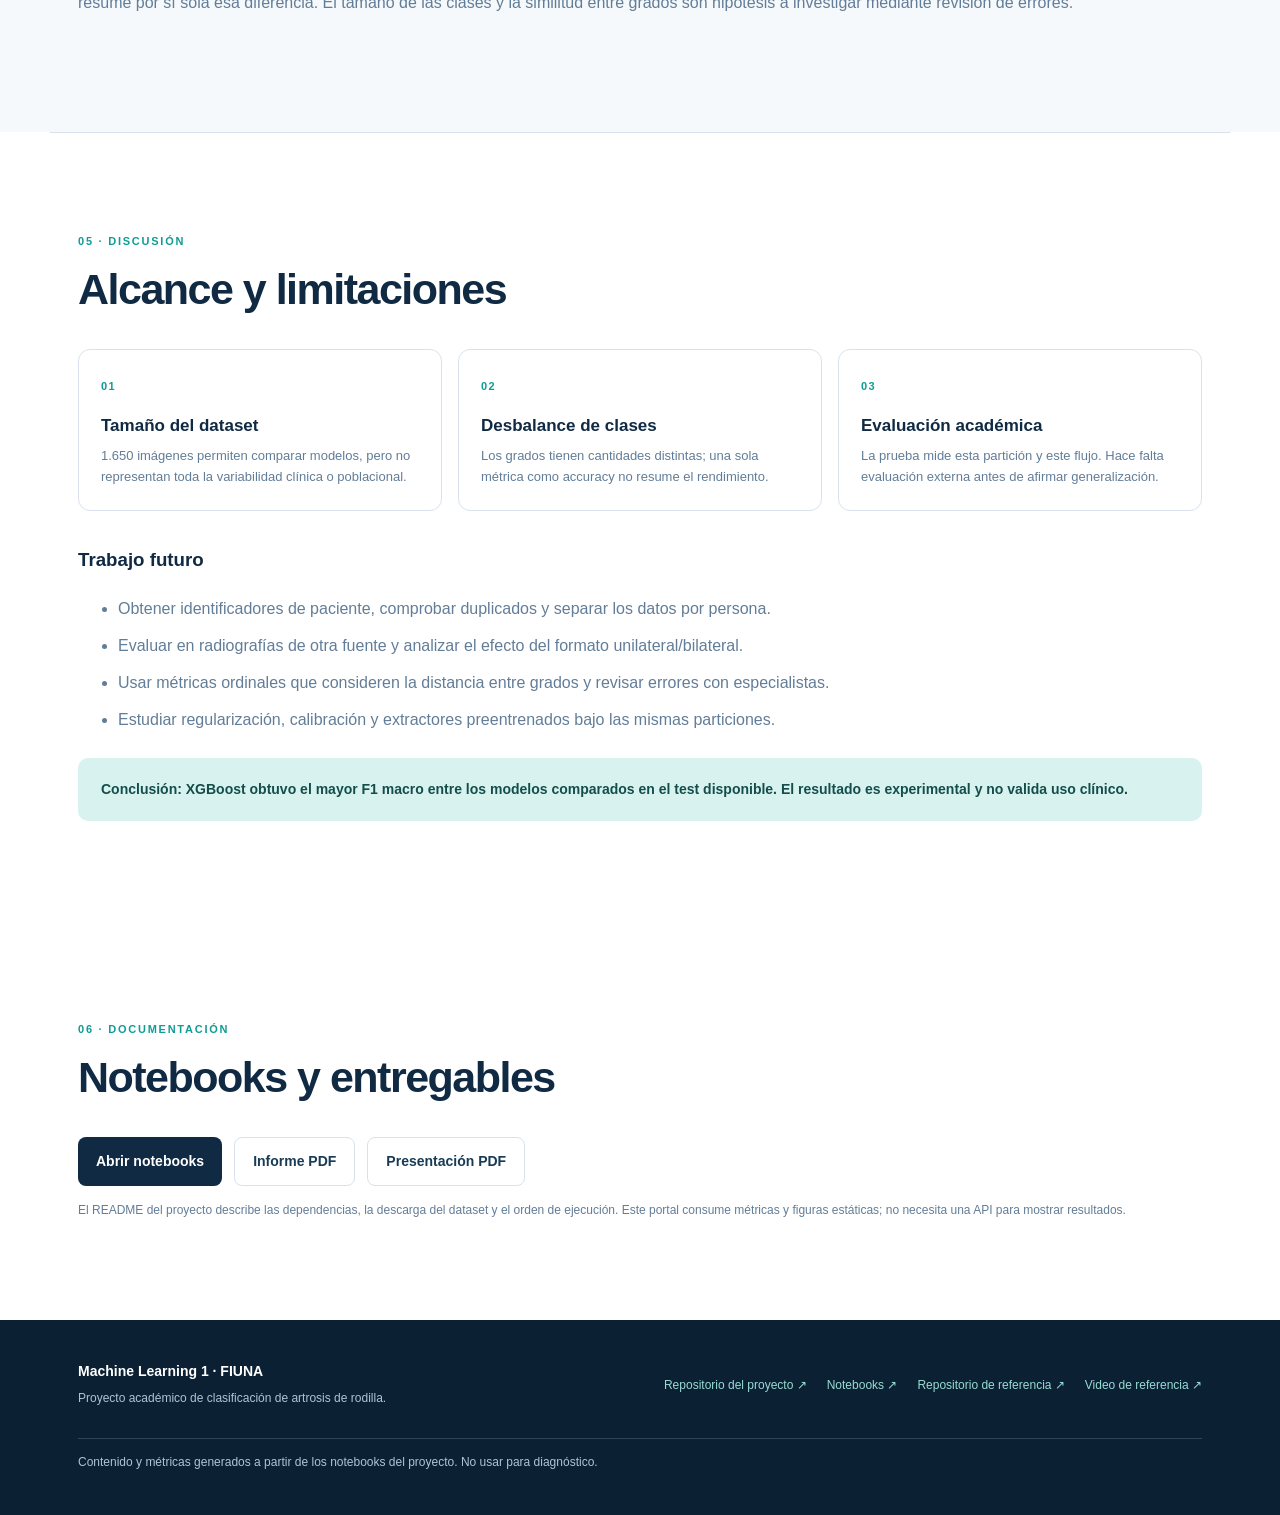
==== commit 76735c04: "Completar requisitos TP4: EDA, validacion y discusion de resultados" ====
--- a/docs/index.html
+++ b/docs/index.html
@@ -23,9 +23,9 @@
       <div class="hero-copy">
         <p class="eyebrow">PROYECTO DE CURSO · INGENIERÍA ELECTRÓNICA</p>
         <h1>Clasificación de artrosis de rodilla con <span>Machine Learning</span></h1>
-        <p class="hero-lede">Comparación de modelos clásicos para clasificar radiografías en cinco grados Kellgren–Lawrence, con evaluación independiente y análisis de errores.</p>
+        <p class="hero-lede">Comparación de modelos clásicos para clasificar radiografías en cinco grados Kellgren–Lawrence, con evaluación en un conjunto reservado y análisis de errores.</p>
         <div class="hero-actions"><a class="button primary" href="#resultados">Ver resultados <span aria-hidden="true">↓</span></a><a class="button secondary" href="https://github.com/J-Palma/ML1_2026-2" target="_blank" rel="noreferrer">Ver código en GitHub ↗</a></div>
-        <p class="hero-context">Machine Learning 1 (23433) · Ingeniería Electrónica · FIUNA · 2026</p><p class="hero-context"><strong>Jorge Javier Palma Martínez</strong><br><a href="mailto:jpalma@fiuna.edu.py">jpalma@fiuna.edu.py</a> · <a href="https://github.com/J-Palma">GitHub: J-Palma</a></p>
+        <p class="hero-context">Machine Learning 1 (23433) · Ingeniería Electrónica · Semestre 2026<br>Facultad de Ingeniería · Universidad Nacional de Asunción (FIUNA)</p><p class="hero-context"><strong>Jorge Javier Palma Martínez</strong><br><a href="mailto:jpalma@fiuna.edu.py">jpalma@fiuna.edu.py</a> · <a href="https://github.com/J-Palma">GitHub: J-Palma</a></p>
       </div>
       <div class="hero-visual" aria-hidden="true">
         <div class="orbit orbit-one"></div><div class="orbit orbit-two"></div>
@@ -38,8 +38,11 @@
     <section class="notice" role="note"><span class="notice-icon">i</span><p><strong>Proyecto académico.</strong> El modelo no es un dispositivo médico y no debe utilizarse para diagnosticar ni tomar decisiones clínicas.</p></section>
 
     <section class="section intro-grid" id="proyecto">
-      <div><p class="eyebrow">01 · PROBLEMA</p><h2>Una tarea de clasificación ordinal</h2></div>
-      <div class="section-copy"><p>El objetivo es asignar cada estudio a uno de cinco grados de severidad. La progresión de Normal a Severa tiene un orden; por eso, además de la exactitud global, comparamos métricas que muestran el desempeño en cada clase.</p><p>El proyecto recorre el flujo completo: exploración del conjunto, acondicionamiento de imágenes, extracción de características, entrenamiento y evaluación comparativa.</p></div>
+      <div><p class="eyebrow">01 · PROBLEMA</p><h2>Clasificación multiclase con grados ordenados</h2></div>
+      <div class="section-copy"><p>El objetivo es asignar cada estudio a uno de cinco grados de severidad. La progresión de Normal a Severa tiene un orden; por eso, además de la exactitud global, comparamos métricas que muestran el desempeño en cada clase.</p><p>La tarea es una <strong>clasificación supervisada multiclase</strong>: se predice una de cinco etiquetas ordenadas. Los modelos actuales tratan las categorías como clases nominales; no penalizan explícitamente la distancia entre grados.</p>
+        <h3>Justificación de Machine Learning</h3><p>Las radiografías varían en contraste, textura y formato. En lugar de fijar un umbral manual para cada grado, estudiamos si los modelos aprenden combinaciones de características a partir de ejemplos etiquetados. Esta comparación es experimental; no demuestra superioridad frente a la evaluación de un especialista.</p>
+        <h3>Objetivo general</h3><p>Comparar modelos clásicos para clasificar los cinco grados de artrosis a partir de radiografías de rodilla y documentar sus errores.</p>
+        <h3>Objetivos específicos</h3><ol><li>Explorar balance, resoluciones y composición de las particiones.</li><li>Acondicionar las imágenes conservando su proporción y extraer 320 descriptores.</li><li>Ajustar los modelos con entrenamiento y validación.</li><li>Comparar métricas globales y por clase en prueba, identificando limitaciones y mejoras.</li></ol></div>
     </section>
 
     <section class="section data-section" id="datos">
@@ -48,12 +51,17 @@
         <article class="stat-card"><span class="stat-number">1.650</span><span class="stat-label">imágenes totales</span></article>
         <article class="stat-card"><span class="stat-number">5</span><span class="stat-label">grados de clasificación</span></article>
         <article class="stat-card"><span class="stat-number">1.155</span><span class="stat-label">entrenamiento</span></article>
-        <article class="stat-card"><span class="stat-number">248</span><span class="stat-label">prueba independiente</span></article>
+        <article class="stat-card"><span class="stat-number">248</span><span class="stat-label">prueba reservada</span></article>
       </div>
       <div class="data-layout">
         <figure class="figure-card"><img src="assets/distribucion_clases.png" alt="Gráfico de distribución de imágenes por clase"><figcaption>La distribución por grado no es uniforme; por eso el F1 macro acompaña a la exactitud.</figcaption></figure>
         <div class="class-list" id="class-list" aria-label="Cantidad de imágenes por grado"></div>
       </div>
+      <div class="figure-grid eda-extra">
+        <figure class="figure-card"><img src="assets/eda_resoluciones.png" alt="Cantidad de imágenes por resolución: 1464 de 300 por 162 y 186 de 640 por 161"><figcaption><strong>EDA 2.</strong> El 88,7 % de imágenes mide 300 × 162 y el 11,3 % mide 640 × 161. Se adapta cada vista a tamaño fijo con escala proporcional.</figcaption></figure>
+        <figure class="figure-card"><img src="assets/eda_resolucion_por_grado.png" alt="Mapa de calor del porcentaje de cada resolución dentro de cada grado"><figcaption><strong>EDA 3.</strong> Severa no contiene imágenes de 640 × 161. La asociación entre formato y etiqueta puede introducir atajos visuales; conservar el balance por clase y resolución ayuda a controlar su distribución, pero no elimina ese riesgo.</figcaption></figure>
+      </div>
+      <div class="section-copy"><h3>Variables y calidad de los datos</h3><p>La entrada es una imagen en escala de grises y la salida es un grado entero de 0 a 4. La representación tabular contiene <strong>320 variables numéricas</strong>: 5 estadísticas de intensidad, 3 medidas de gradiente/Laplaciano, 16 bins de histograma, 8 estadísticas espaciales y 288 componentes HOG. SVD emplea además 4.096 valores de píxeles.</p><p><strong>Faltantes:</strong> no se imputa el contenido de una radiografía. La extracción detiene la ejecución si una imagen no se puede leer. <strong>Atípicos:</strong> se mantienen ambas resoluciones y los cinco grados; no se eliminan casos por severidad o resolución. No se realizó una auditoría clínica de valores atípicos. <strong>Codificación:</strong> la etiqueta se representa como 0–4; los descriptores son numéricos y no necesitan OneHotEncoder. <strong>Escalado:</strong> StandardScaler para regresión logística, SVM y SVD; los ensambles de árboles reciben descriptores sin ese escalado.</p></div>
       <p class="small-note">Las imágenes bilaterales aparecen en algunos grados; el análisis conserva una fila por estudio y registra el formato original para describir el conjunto.</p>
     </section>
 
@@ -66,6 +74,13 @@
         <article class="pipeline-step"><span class="step-number">04</span><h3>Comparar</h3><p>Ajustar hiperparámetros con validación y evaluar una vez sobre test.</p></article>
       </div>
       <div class="method-detail"><div><span class="detail-tag">REPRESENTACIÓN</span><strong>320 descriptores</strong><p>HOG, Sobel, Laplaciano, histogramas y estadísticas espaciales.</p></div><div><span class="detail-tag">REDUCCIÓN</span><strong>SVD por subespacios</strong><p>Clasificación basada en la proyección y el residuo por grado.</p></div><div><span class="detail-tag">VALIDACIÓN</span><strong>F1 macro</strong><p>Promedia el F1 de las cinco clases con el mismo peso.</p></div></div>
+      <div class="section-copy technical-copy">
+        <h3>Algoritmos evaluados</h3><dl><dt>Regresión logística L2</dt><dd>Baseline lineal regularizado sobre los 320 descriptores estandarizados.</dd><dt>SVD por subespacios</dt><dd>Construye una base de rango reducido por grado y asigna la clase con menor norma residual de proyección. El rango se elige con validación.</dd><dt>SVM RBF</dt><dd>Clasificador no lineal con kernel gaussiano; ajusta C y usa pesos de clase balanceados.</dd><dt>Random Forest</dt><dd>Promedia árboles entrenados con aleatoriedad de muestras y características; ajusta número de árboles y tamaño mínimo de hoja.</dd><dt>XGBoost</dt><dd>Agrega árboles de forma secuencial para reducir el error; compara el número de árboles con profundidad 4 y learning rate 0,05.</dd></dl>
+        <h3>Particiones y prevención de fuga de información</h3><p>La partición fija usa <strong>70/15/15</strong>, semilla 42 y estratificación conjunta por <strong>clase y resolución</strong>: 1.155 imágenes de entrenamiento, 247 de validación y 248 de prueba. Los modelos y escaladores se ajustan primero con entrenamiento; después de elegir parámetros se reentrenan con entrenamiento + validación (1.402 imágenes). Test no interviene en ese ajuste.</p><p>Las curvas de aprendizaje de SVM y XGBoost usan <strong>StratifiedKFold de 3 folds</strong>, con barajado y semilla 42, dentro de entrenamiento. El escalador de SVM queda dentro del Pipeline de cada fold. El baseline usa 5 folds. La validación cruzada describe el aprendizaje; la búsqueda de parámetros usa la partición fija de validación.</p><p><strong>Límite de independencia:</strong> la partición es por imagen. No se dispone de identificadores para comprobar separación por paciente ni se verificaron duplicados entre pacientes. Por ello, no se afirma ausencia total de data leakage ni generalización clínica.</p>
+        <h3>Ajuste de hiperparámetros</h3><p>Se implementa un barrido explícito de candidatos, entrenando en train y comparando <strong>F1 macro de validación</strong>, sin GridSearchCV ni Optuna. Se evalúan C = {0,001; 0,01; 0,1; 1; 10} para logística; k = {5, 10, 15, 20, 30, 50} para SVD; C = {0,1; 1; 10; 50} para SVM; {50, 100, 150, 200, 300} árboles para XGBoost; y {100, 200, 300} árboles con hoja mínima {1, 2} para Random Forest.</p>
+        <p><strong>Parámetros elegidos:</strong> logística C = 0,01; SVD k = 30; SVM C = 50; XGBoost 300 árboles; Random Forest 200 árboles y hoja mínima 2.</p>
+        <h3>Interpretación de métricas</h3><p><strong>F1 macro</strong> da igual peso a los cinco grados; <strong>balanced accuracy</strong> promedia el recall por clase. Accuracy cuenta la proporción total de aciertos, mientras precisión y recall macro muestran el equilibrio entre falsas asignaciones y casos recuperados. Las curvas ROC One-vs-Rest describen la discriminación de cada grado frente al resto y no reemplazan las métricas con la decisión final.</p>
+      </div>
     </section>
 
     <section class="section results-section" id="resultados">
@@ -75,17 +90,24 @@
       <div id="model-chart" class="model-chart" aria-live="polite"></div>
       <div class="table-wrap"><table><thead><tr><th>Modelo</th><th>Accuracy</th><th>Balanced accuracy</th><th>F1 macro</th><th>Precisión macro</th><th>Recall macro</th></tr></thead><tbody id="model-table"></tbody></table></div>
       <div class="figure-grid">
-        <figure class="figure-card"><img src="assets/modelos_avanzados_confusion_matrices.png" alt="Matrices de confusión de los modelos"><figcaption>La matriz de confusión muestra qué grados se confunden entre sí.</figcaption></figure>
+        <figure class="figure-card"><img src="assets/xgb_confusion_normalizada.png" alt="Matriz de confusión de XGBoost normalizada por clase real"><figcaption>La normalización por fila permite comparar recalls pese al desbalance. XGBoost recupera el 34,3 % de los casos Leve del test.</figcaption></figure>
+        <figure class="figure-card"><img src="assets/modelos_avanzados_roc_curves.png" alt="Curvas ROC multiclase One-vs-Rest de los cinco modelos"><figcaption>Curvas ROC por grado y promedio macro. Una curva favorable no garantiza el mismo rendimiento con la decisión multiclase final.</figcaption></figure>
+      </div>
+      <div class="figure-grid">
+        <figure class="figure-card"><img src="assets/modelos_avanzados_confusion_matrices.png" alt="Matrices de confusión de los modelos"><figcaption>Los conteos absolutos complementan la matriz normalizada: permiten ver cuántos estudios se confunden en cada grado.</figcaption></figure>
         <figure class="figure-card"><img src="assets/modelos_avanzados_feature_importance.png" alt="Importancia de características para XGBoost"><figcaption>Importancia de características calculada por XGBoost; describe la contribución dentro de este modelo.</figcaption></figure>
       </div>
       <figure class="figure-card wide-figure"><img src="assets/modelos_avanzados_learning_curves.png" alt="Curvas de aprendizaje para SVM RBF y XGBoost"><figcaption>Las curvas de aprendizaje comparan el desempeño de entrenamiento y validación cruzada para SVM y XGBoost.</figcaption></figure>
+      <div class="section-copy technical-copy"><h3>Discusión de resultados y sobreajuste</h3><p>XGBoost alcanza el mayor F1 macro de test (0,7057), seguido de SVM (0,6702). Su capacidad para combinar descriptores mediante decisiones no lineales es una explicación plausible de esta diferencia; el experimento no aísla una causa. En validación fija, SVM obtuvo F1 macro 0,7040 frente a 0,6025 de XGBoost, de modo que el orden cambia entre particiones. No hay evidencia para afirmar que XGBoost será siempre superior.</p><p><strong>Hay una brecha compatible con sobreajuste:</strong> al mayor tamaño de las curvas, SVM alcanza F1 de entrenamiento 0,9994 y CV 0,6089; XGBoost, entrenamiento 0,9994 y CV 0,5733. Son resultados de CV dentro de train y no deben confundirse con el test de modelos reentrenados con 1.402 imágenes. El ajuste casi perfecto de entrenamiento no se traslada a datos retenidos.</p><p><strong>Error principal:</strong> en XGBoost, Leve presenta F1 = 0,4706 y recall = 0,3429, frente a F1 = 0,8571 para Severa. La accuracy de 72,18 % no resume por sí sola esa diferencia. El tamaño de las clases y la similitud entre grados son hipótesis a investigar mediante revisión de errores.</p></div>
     </section>
 
     <section class="section limits-section" id="limites">
       <div class="section-heading"><div><p class="eyebrow">05 · DISCUSIÓN</p><h2>Alcance y limitaciones</h2></div></div>
       <div class="limits-grid"><article><span>01</span><h3>Tamaño del dataset</h3><p>1.650 imágenes permiten comparar modelos, pero no representan toda la variabilidad clínica o poblacional.</p></article><article><span>02</span><h3>Desbalance de clases</h3><p>Los grados tienen cantidades distintas; una sola métrica como accuracy no resume el rendimiento.</p></article><article><span>03</span><h3>Evaluación académica</h3><p>La prueba mide esta partición y este flujo. Hace falta evaluación externa antes de afirmar generalización.</p></article></div>
+      <div class="section-copy technical-copy"><h3>Trabajo futuro</h3><ul><li>Obtener identificadores de paciente, comprobar duplicados y separar los datos por persona.</li><li>Evaluar en radiografías de otra fuente y analizar el efecto del formato unilateral/bilateral.</li><li>Usar métricas ordinales que consideren la distancia entre grados y revisar errores con especialistas.</li><li>Estudiar regularización, calibración y extractores preentrenados bajo las mismas particiones.</li></ul></div>
       <p class="conclusion">Conclusión: XGBoost obtuvo el mayor F1 macro entre los modelos comparados en el test disponible. El resultado es experimental y no valida uso clínico.</p>
     </section>
+    <section class="section" id="entregables"><div class="section-heading"><div><p class="eyebrow">06 · DOCUMENTACIÓN</p><h2>Notebooks y entregables</h2></div></div><div class="hero-actions"><a class="button primary" href="https://github.com/J-Palma/ML1_2026-2/tree/main/TP_4/proyecto-rodilla/notebooks">Abrir notebooks</a><a class="button secondary" href="https://github.com/J-Palma/ML1_2026-2/blob/main/TP_4/proyecto-rodilla/output/pdf/informe_final.pdf">Informe PDF</a><a class="button secondary" href="https://github.com/J-Palma/ML1_2026-2/blob/main/TP_4/proyecto-rodilla/output/pdf/presentacion_proyecto_rodilla.pdf">Presentación PDF</a></div><p class="small-note">El README del proyecto describe las dependencias, la descarga del dataset y el orden de ejecución. Este portal consume métricas y figuras estáticas; no necesita una API para mostrar resultados.</p></section>
   </main>
 
   <footer class="footer"><div><strong>Machine Learning 1 · FIUNA</strong><p>Proyecto académico de clasificación de artrosis de rodilla.</p></div><div class="footer-links"><a href="https://github.com/J-Palma/ML1_2026-2">Repositorio del proyecto ↗</a><a href="https://github.com/J-Palma/ML1_2026-2/tree/main/TP_4/proyecto-rodilla/notebooks">Notebooks ↗</a><a href="https://github.com/carlobeni/Machine-Learning" target="_blank" rel="noreferrer">Repositorio de referencia ↗</a><a href="https://www.youtube.com/watch?v=isgBodVA2C4" target="_blank" rel="noreferrer">Video de referencia ↗</a></div><p class="footer-note">Contenido y métricas generados a partir de los notebooks del proyecto. No usar para diagnóstico.</p></footer>
--- a/docs/assets/site.css
+++ b/docs/assets/site.css
@@ -6,3 +6,5 @@
 .results-section{background:var(--paper);max-width:none;padding-left:max(calc((100vw - 1124px)/2),28px);padding-right:max(calc((100vw - 1124px)/2),28px)}.winner-card{display:flex;justify-content:space-between;align-items:center;padding:25px 30px;border-radius:14px;background:linear-gradient(110deg,#102a43,#19546b);color:white;margin:0 0 26px}.winner-label{font-size:10px;letter-spacing:.14em;font-weight:800;color:#9be0d8}.winner-copy h3{font-size:25px;margin:5px 0}.winner-copy p{font-size:13px;color:#d0e1eb;margin:0}.winner-score{text-align:right}.winner-score span{display:block;font-size:47px;font-weight:850;letter-spacing:-.06em}.winner-score small{font-size:11px;color:#c5d5e3}.metric-controls{display:flex;align-items:center;gap:12px;margin:0 0 15px;color:var(--muted);font-size:12px}.metric-controls select{border:1px solid var(--line);background:white;border-radius:7px;padding:8px 12px;color:var(--ink)}.model-chart{display:flex;flex-direction:column;gap:13px;padding:20px 22px;background:white;border:1px solid var(--line);border-radius:12px}.model-bar-row{display:grid;grid-template-columns:minmax(170px,240px) 1fr 62px;gap:14px;align-items:center;font-size:12px}.model-bar-label{font-weight:650}.model-track{height:12px;background:#e8eef2;border-radius:20px;overflow:hidden}.model-fill{height:100%;border-radius:20px;background:var(--teal)}.model-fill.best{background:var(--gold)}.model-value{text-align:right;font-variant-numeric:tabular-nums;font-weight:750}.table-wrap{overflow-x:auto;margin:18px 0 30px;border:1px solid var(--line);border-radius:12px;background:white}table{border-collapse:collapse;width:100%;min-width:680px;font-size:12px}th,td{text-align:left;padding:13px 15px;border-bottom:1px solid #edf2f7}th{font-size:10px;letter-spacing:.04em;text-transform:uppercase;color:var(--muted);background:#f9fbfc}tbody tr:last-child td{border-bottom:0}tbody tr:first-child td{font-weight:750;color:var(--ink)}.figure-grid{display:grid;grid-template-columns:1fr 1fr;gap:16px;margin-bottom:16px}.wide-figure img{max-height:460px}.limits-section{border-top:1px solid var(--line)}.limits-grid{display:grid;grid-template-columns:repeat(3,1fr);gap:16px;margin-top:30px}.limits-grid article{padding:22px;border:1px solid var(--line);border-radius:12px}.limits-grid article>span{font-size:11px;color:var(--teal);font-weight:850;letter-spacing:.13em}.limits-grid h3{font-size:17px;margin:14px 0 7px}.limits-grid p{font-size:13px;color:var(--muted);margin:0}.conclusion{margin:24px 0 0;padding:20px 23px;background:var(--mint);border-radius:10px;color:#144d4a;font-weight:700;font-size:14px}.footer{padding:38px max(calc((100vw - 1124px)/2),28px);background:#0b2033;color:white;display:grid;grid-template-columns:1fr 1fr;gap:15px}.footer strong{font-size:14px}.footer p{font-size:12px;color:#b1c3d2;margin:5px 0}.footer-links{display:flex;justify-content:flex-end;gap:20px;align-items:center}.footer-links a{font-size:12px;text-decoration:none;color:#98dcd4}.footer-note{grid-column:1/-1;border-top:1px solid rgba(255,255,255,.16);padding-top:14px!important;margin-top:10px!important}
 @media(max-width:800px){.nav-links{gap:14px}.hero{grid-template-columns:1fr;gap:30px;padding-top:58px}.hero-visual{height:300px}.intro-grid{grid-template-columns:1fr;gap:18px}.section-heading{align-items:start;flex-direction:column}.stat-grid{grid-template-columns:repeat(2,1fr)}.data-layout{grid-template-columns:1fr}.pipeline{grid-template-columns:repeat(2,1fr)}.method-detail{grid-template-columns:1fr;gap:17px}.limits-grid{grid-template-columns:1fr}.figure-grid{grid-template-columns:1fr}.footer{grid-template-columns:1fr}.footer-links{justify-content:flex-start;flex-wrap:wrap}.footer-note{grid-column:auto}}
 @media(max-width:560px){.topbar{height:64px;padding:0 18px}.menu-toggle{display:block}.nav-links{display:none;position:absolute;left:0;right:0;top:63px;padding:14px 20px 19px;background:white;border-bottom:1px solid var(--line);flex-direction:column;gap:12px}.nav-links.open{display:flex}.hero{padding:48px 20px 36px}.hero h1{font-size:40px}.hero-lede{font-size:16px}.hero-visual{height:260px}.notice{margin:0 18px}.section{padding:70px 20px}.section h2{font-size:31px}.stat-grid{gap:9px}.stat-card{padding:16px}.stat-number{font-size:26px}.class-row{grid-template-columns:90px 1fr 35px}.pipeline{grid-template-columns:1fr}.pipeline-step{min-height:0}.winner-card{padding:21px}.winner-score span{font-size:37px}.model-bar-row{grid-template-columns:120px 1fr 50px;gap:9px;font-size:10px}.results-section{padding-left:20px;padding-right:20px}.footer{padding:32px 20px}}
+
+.technical-copy{margin-top:32px;max-width:1000px}.section-copy h3{color:var(--navy);margin-top:26px}.section-copy dt{font-weight:700;color:var(--navy);margin-top:16px}.section-copy dd{margin-left:0;margin-bottom:12px}.section-copy li{margin-bottom:8px}.eda-extra{margin-top:24px}section[id]{scroll-margin-top:90px}
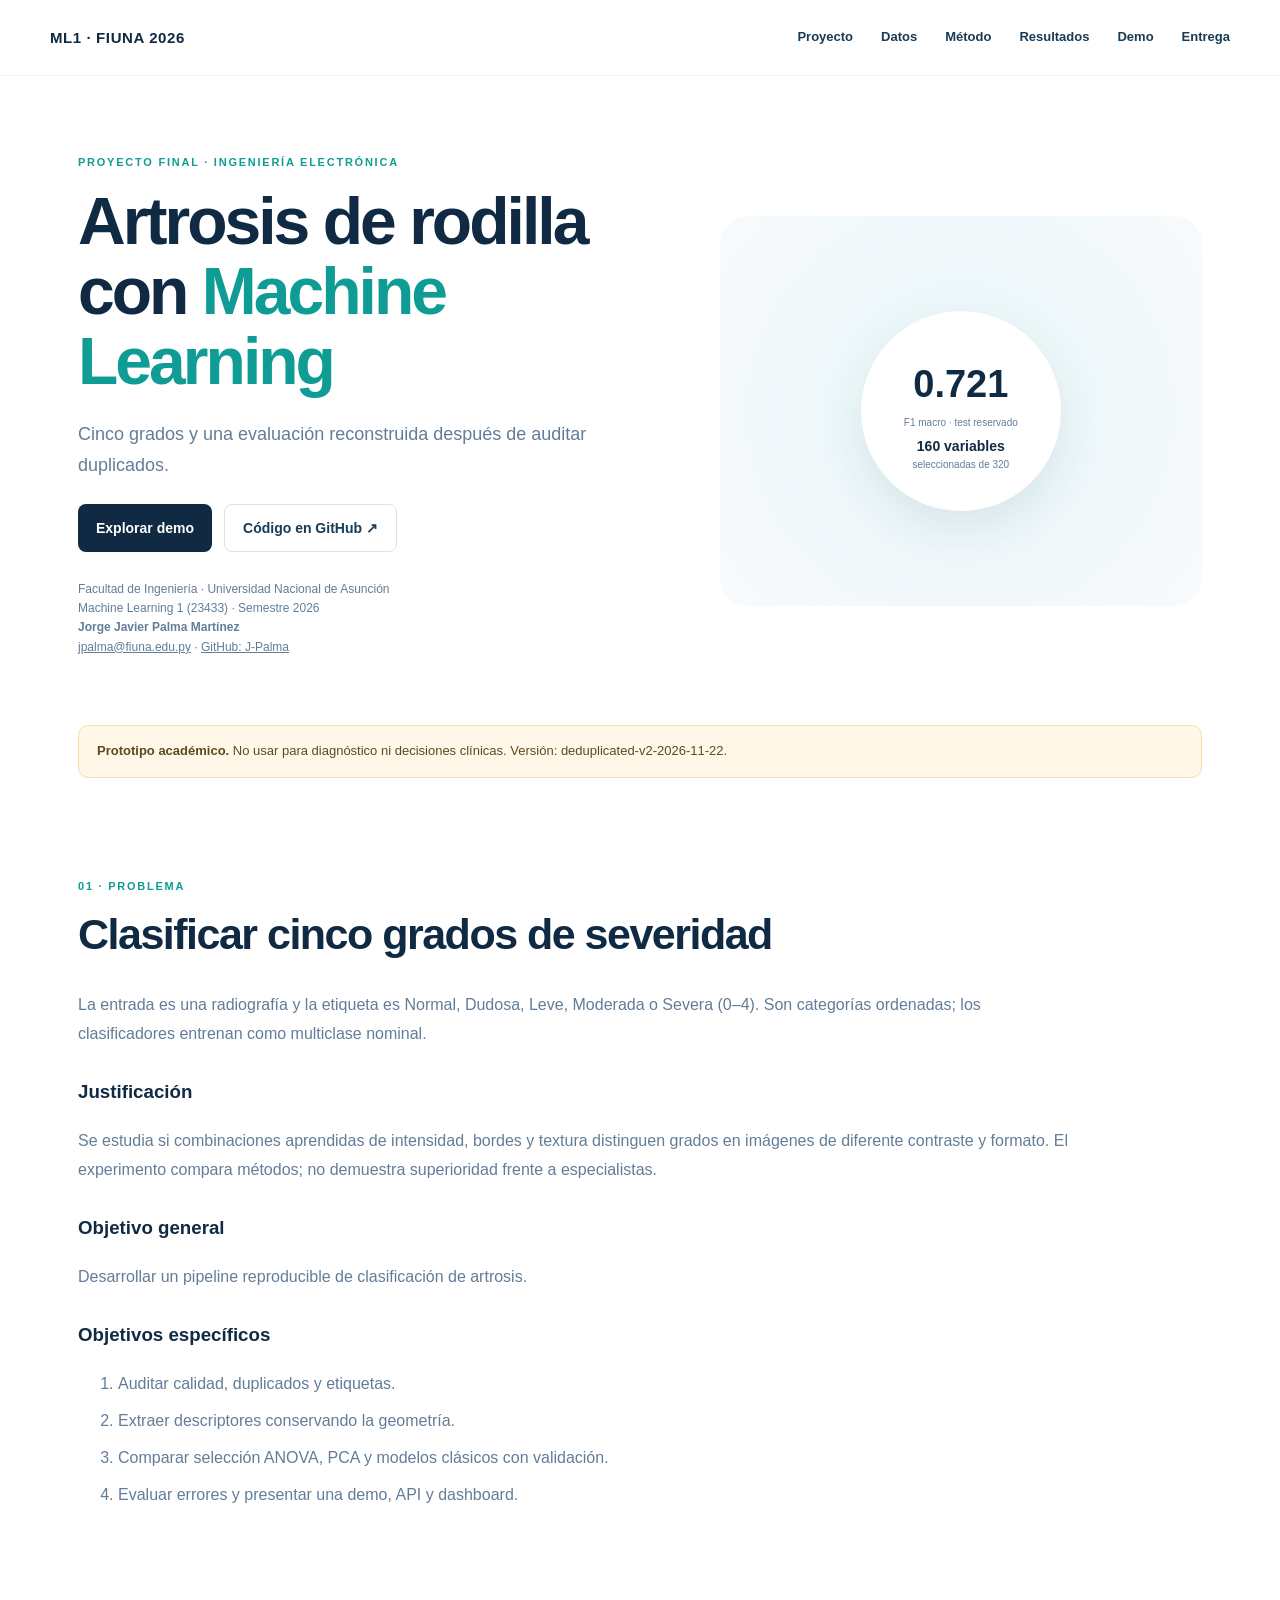
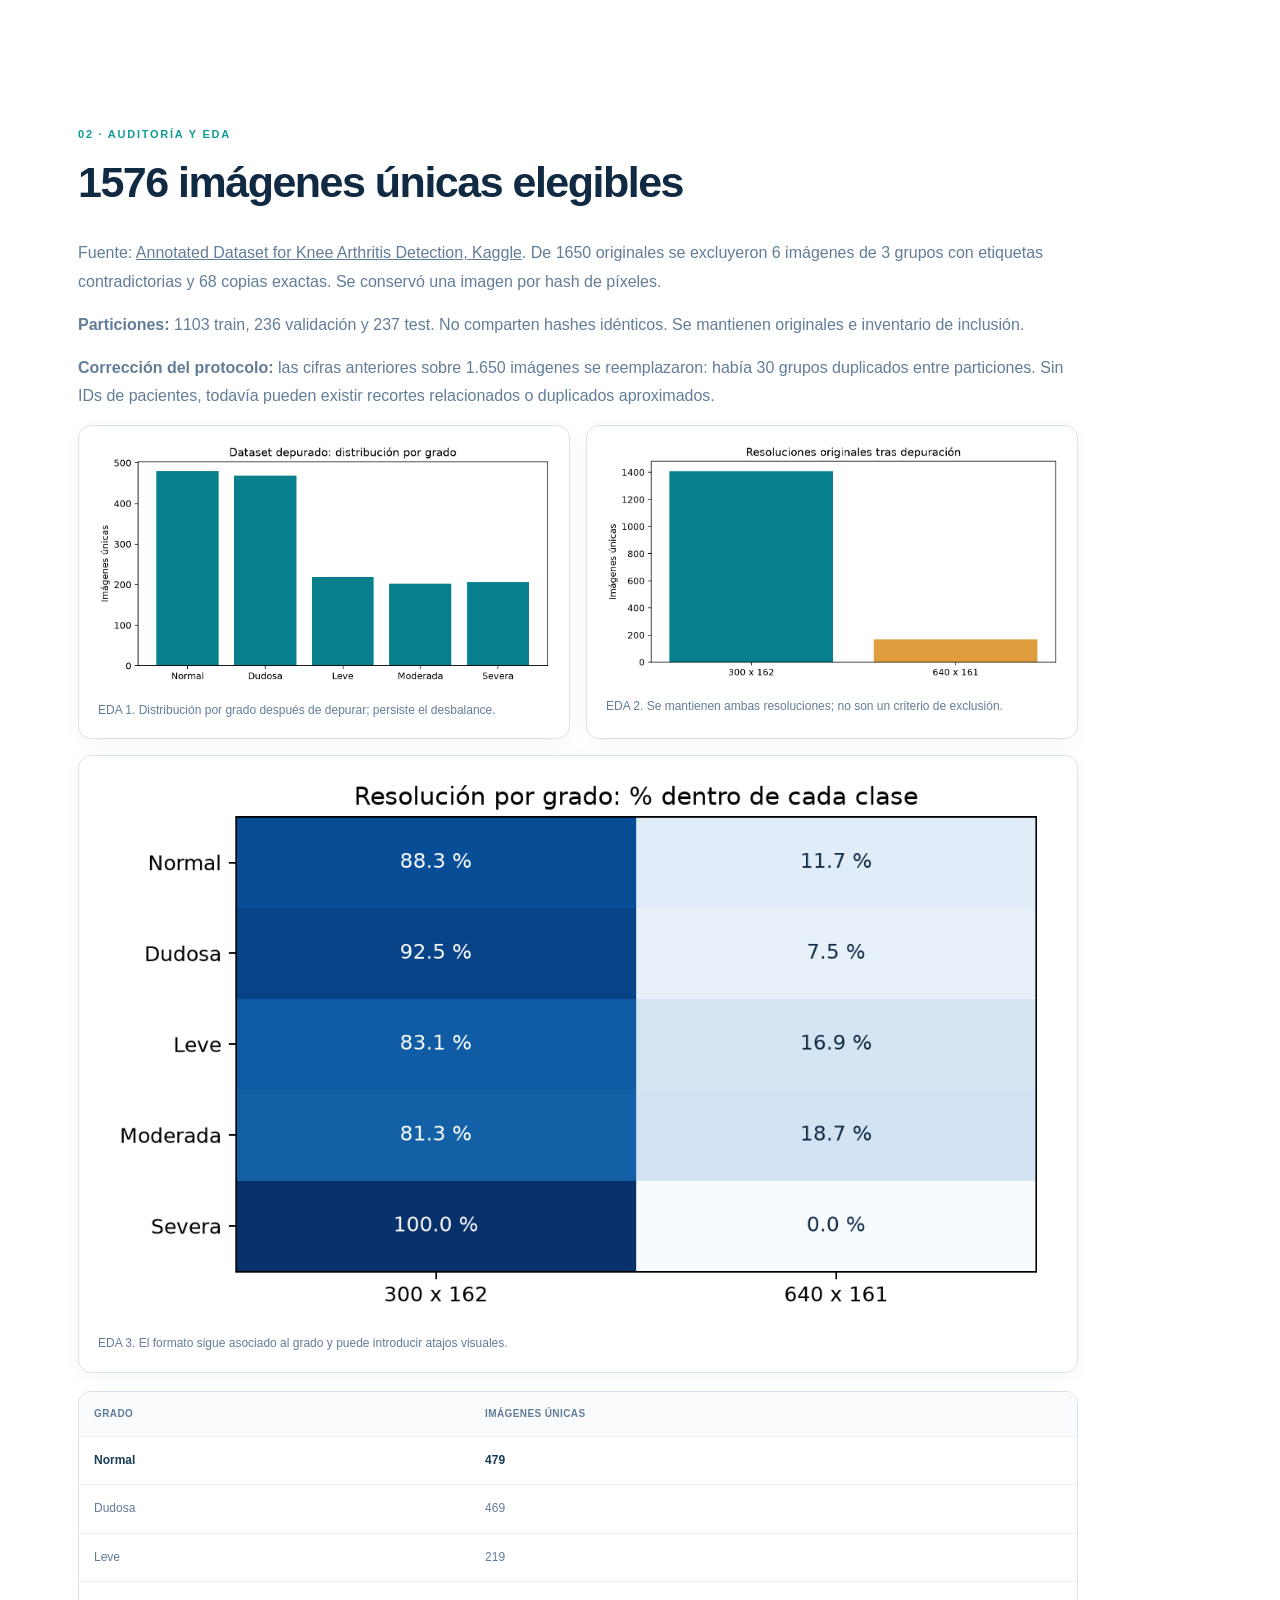
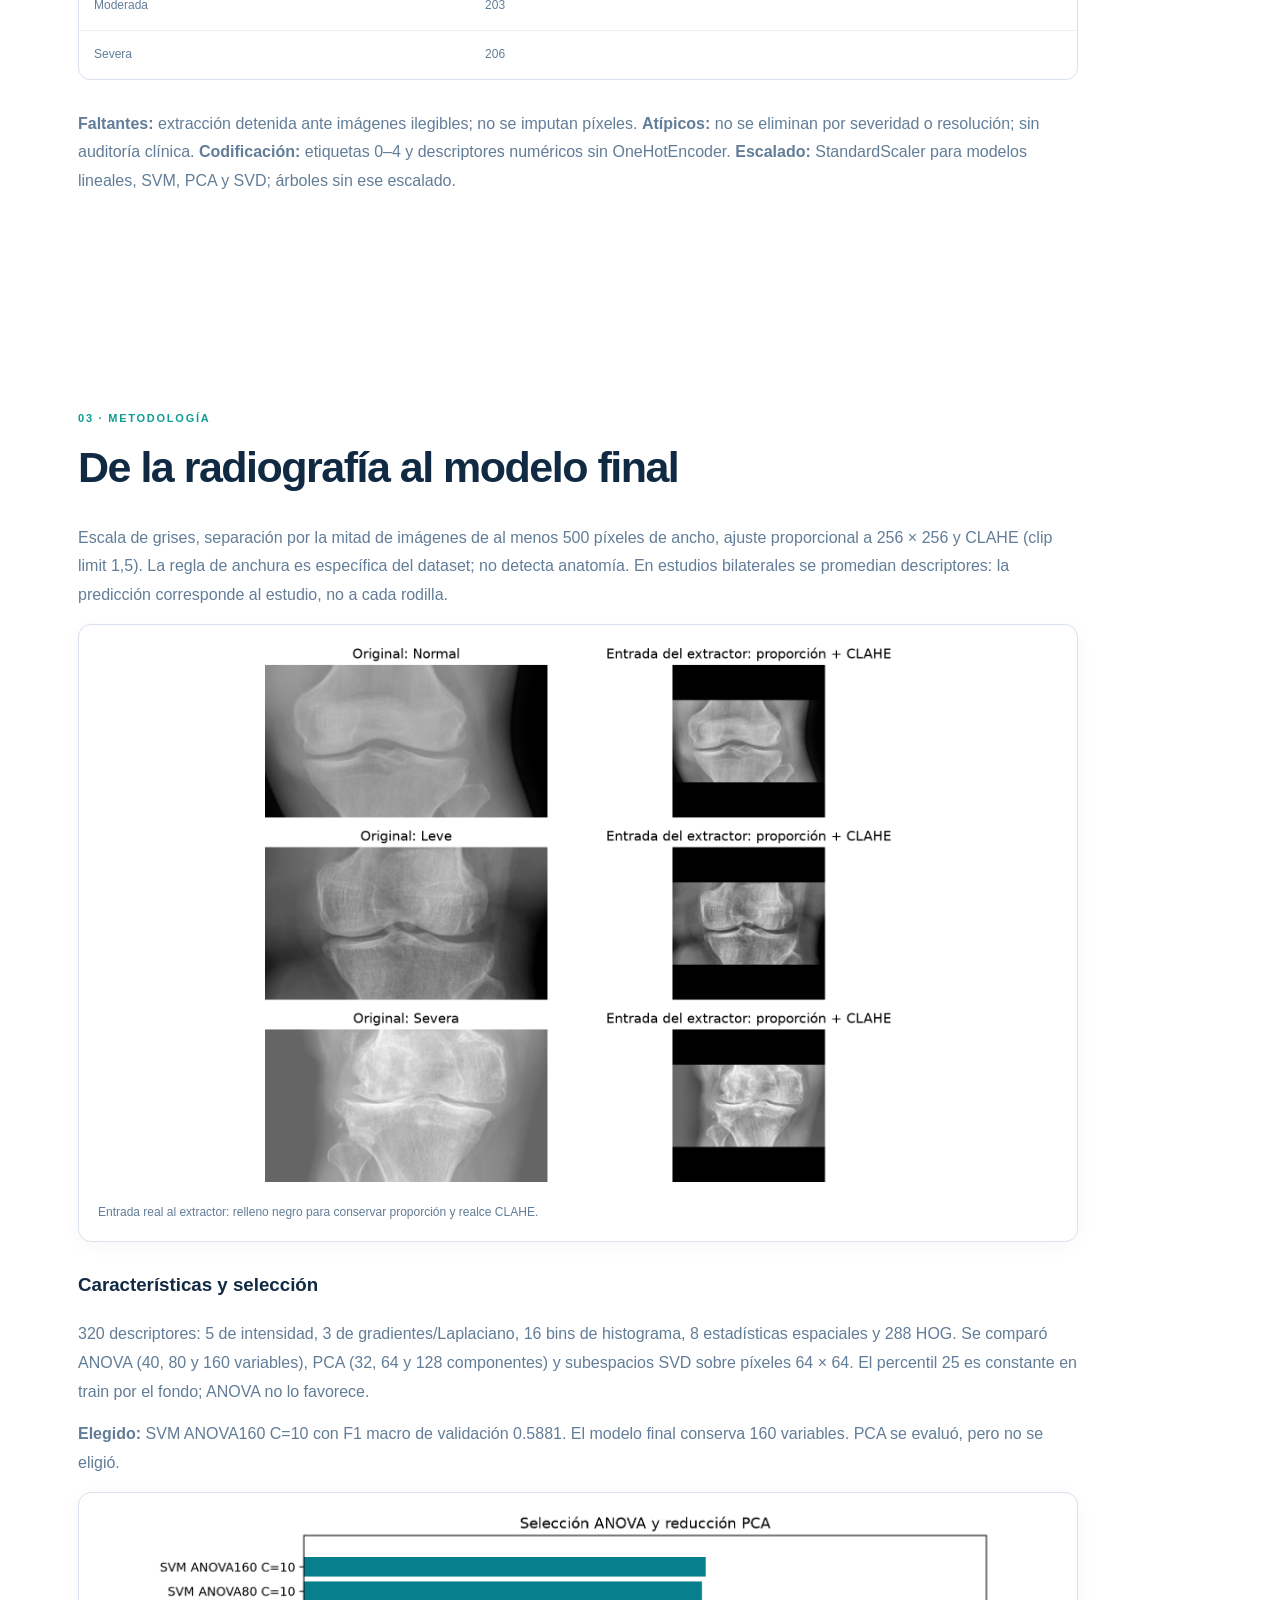
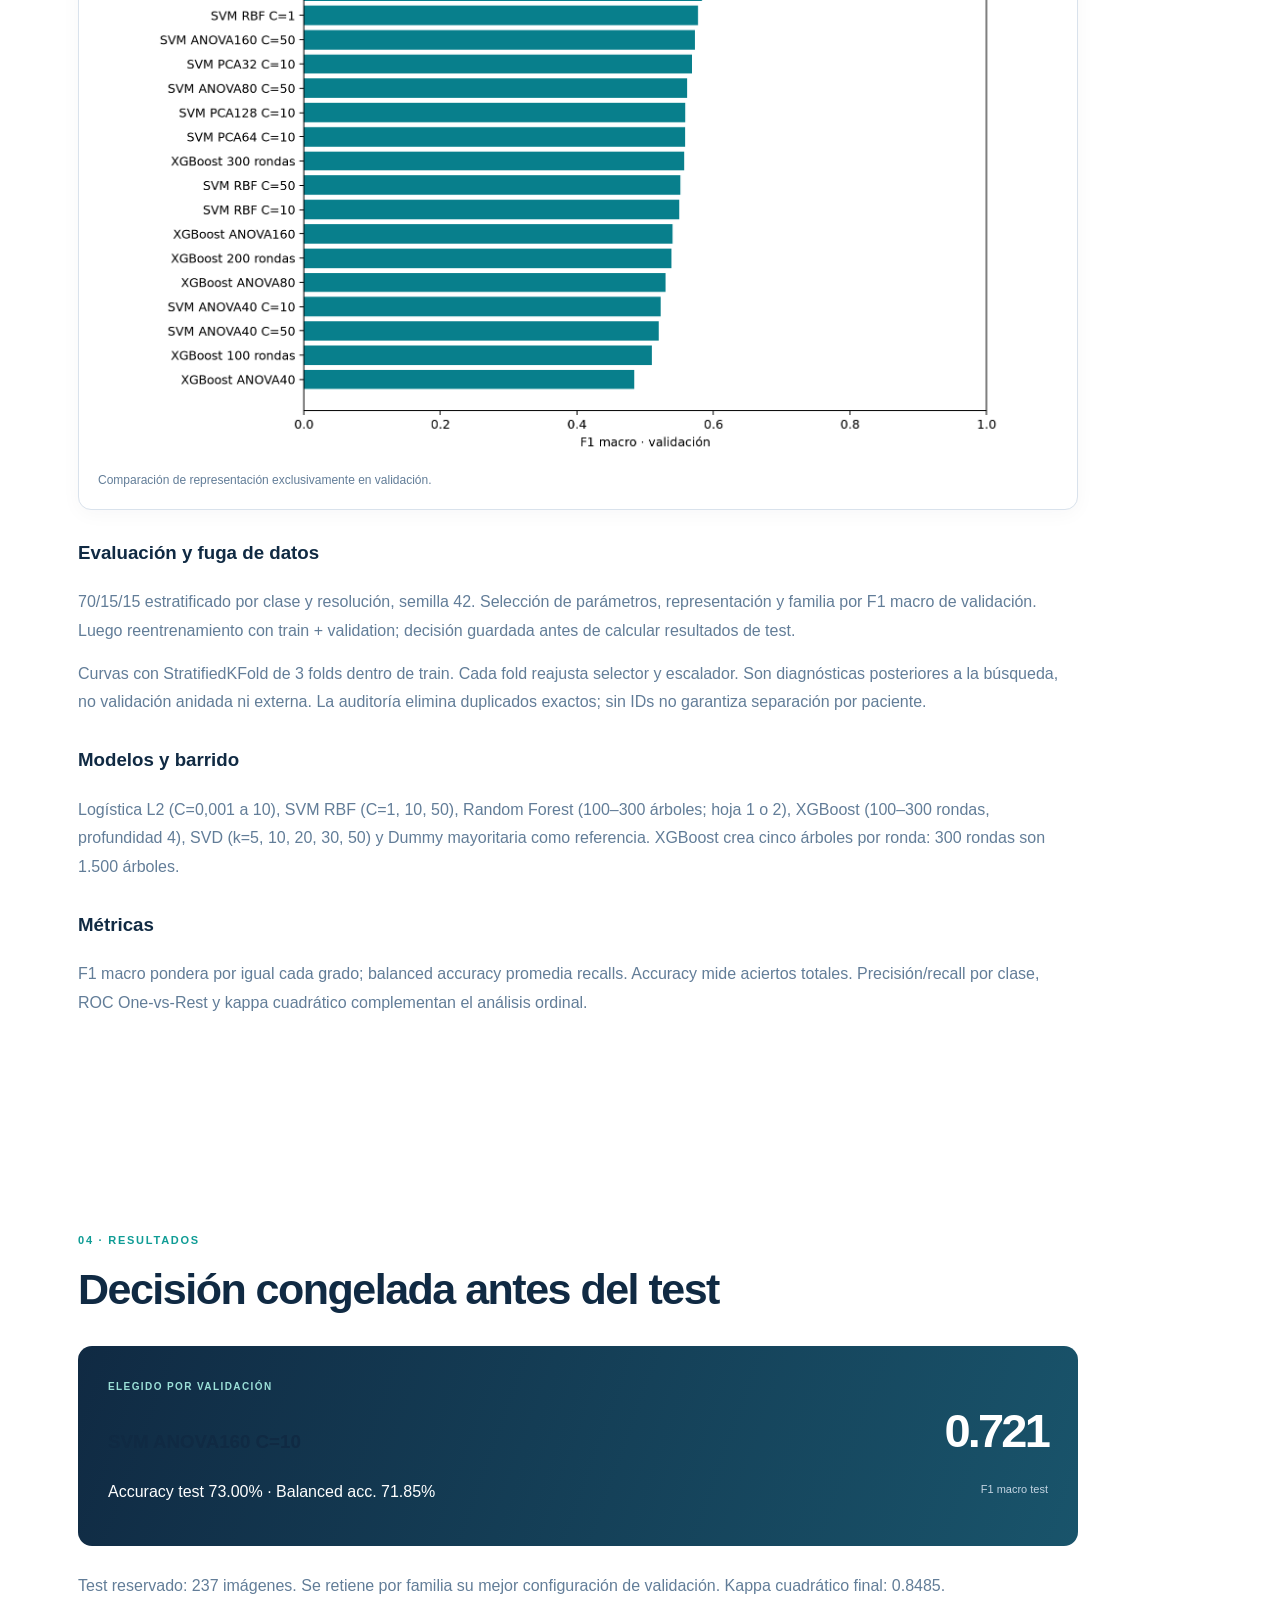
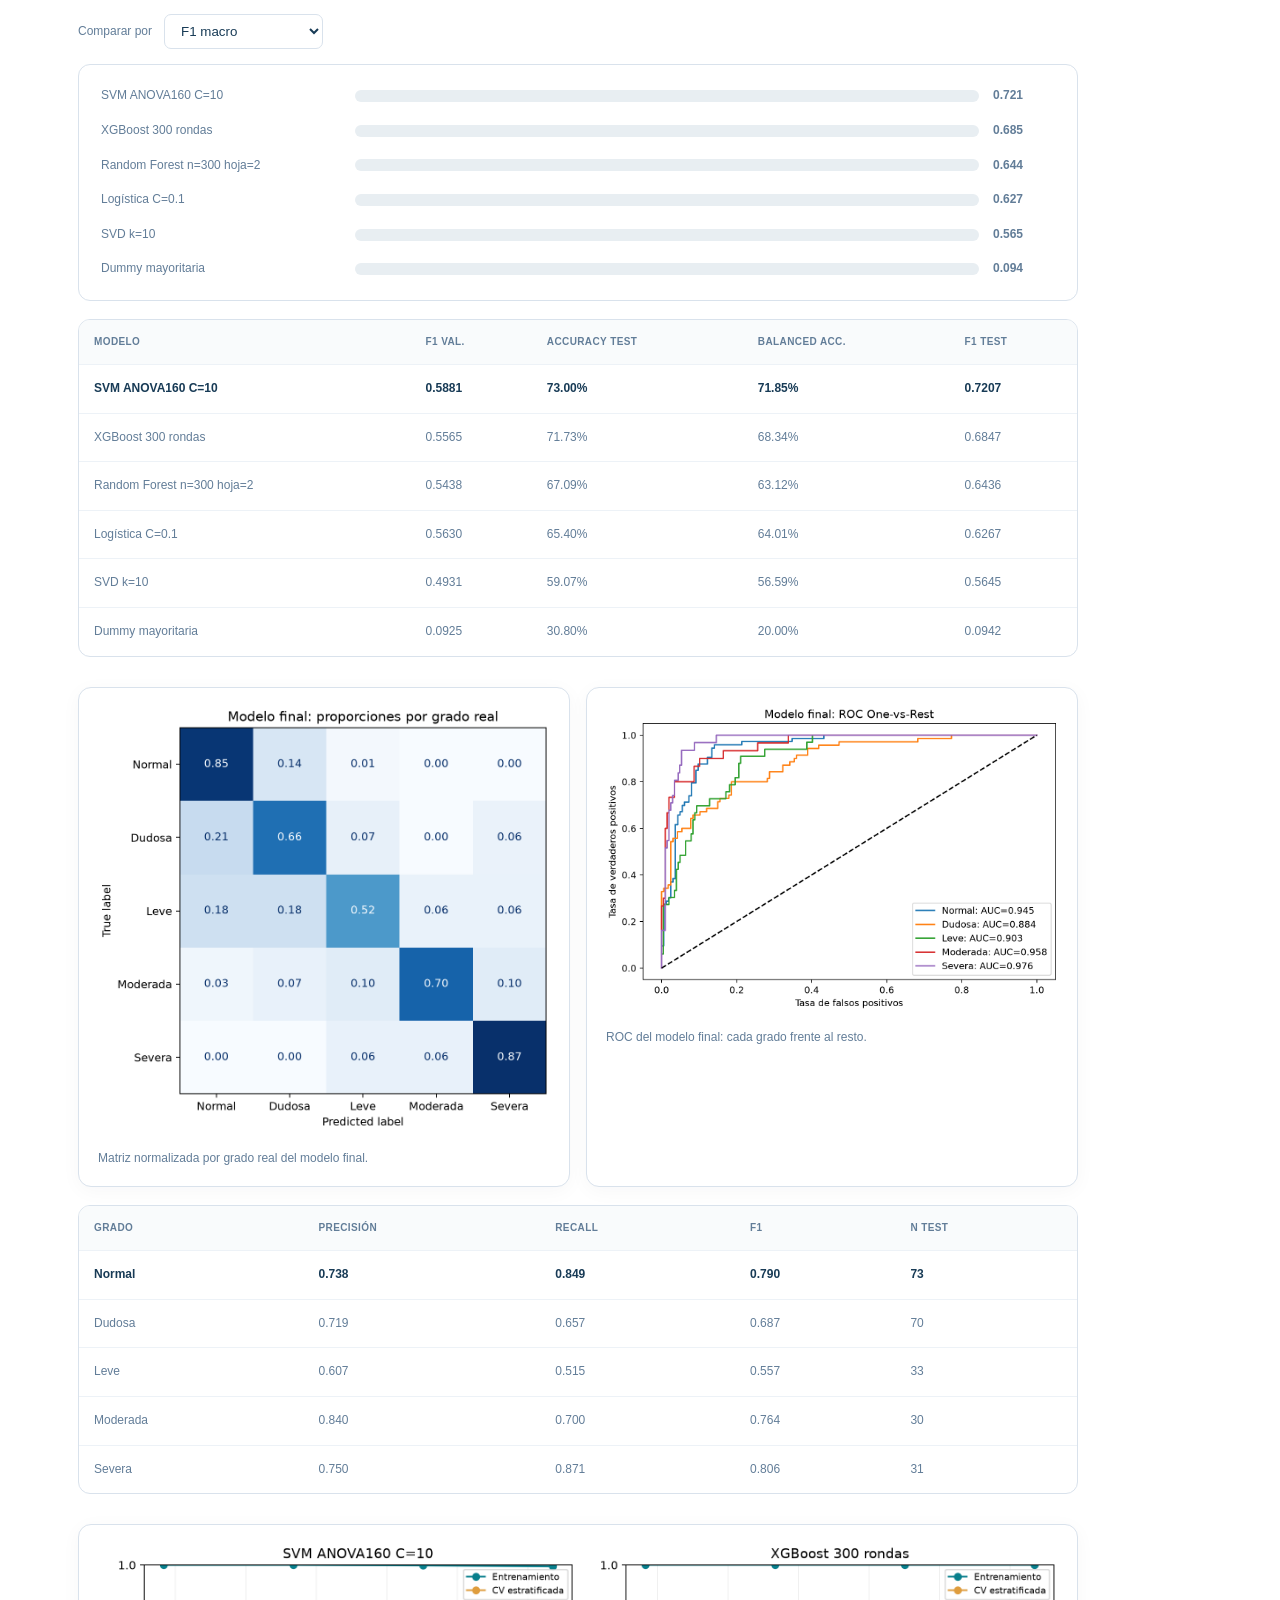
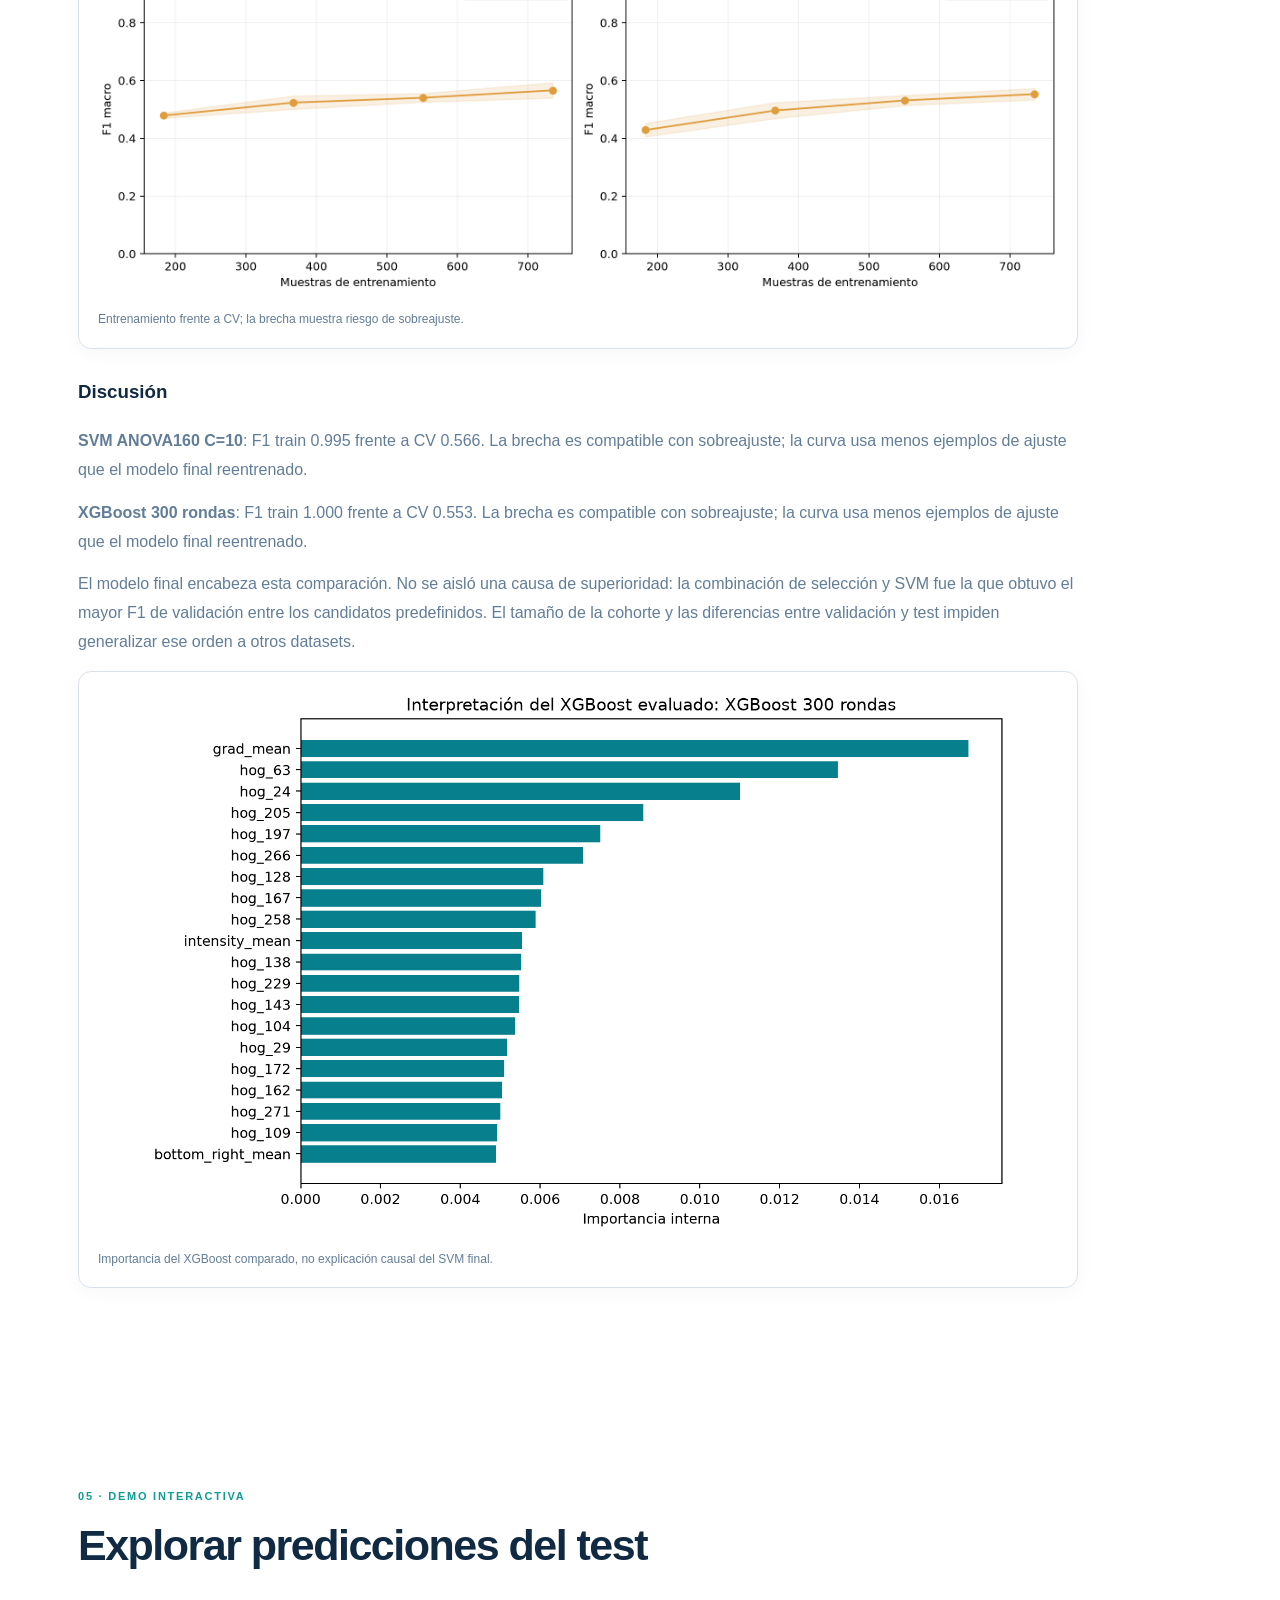
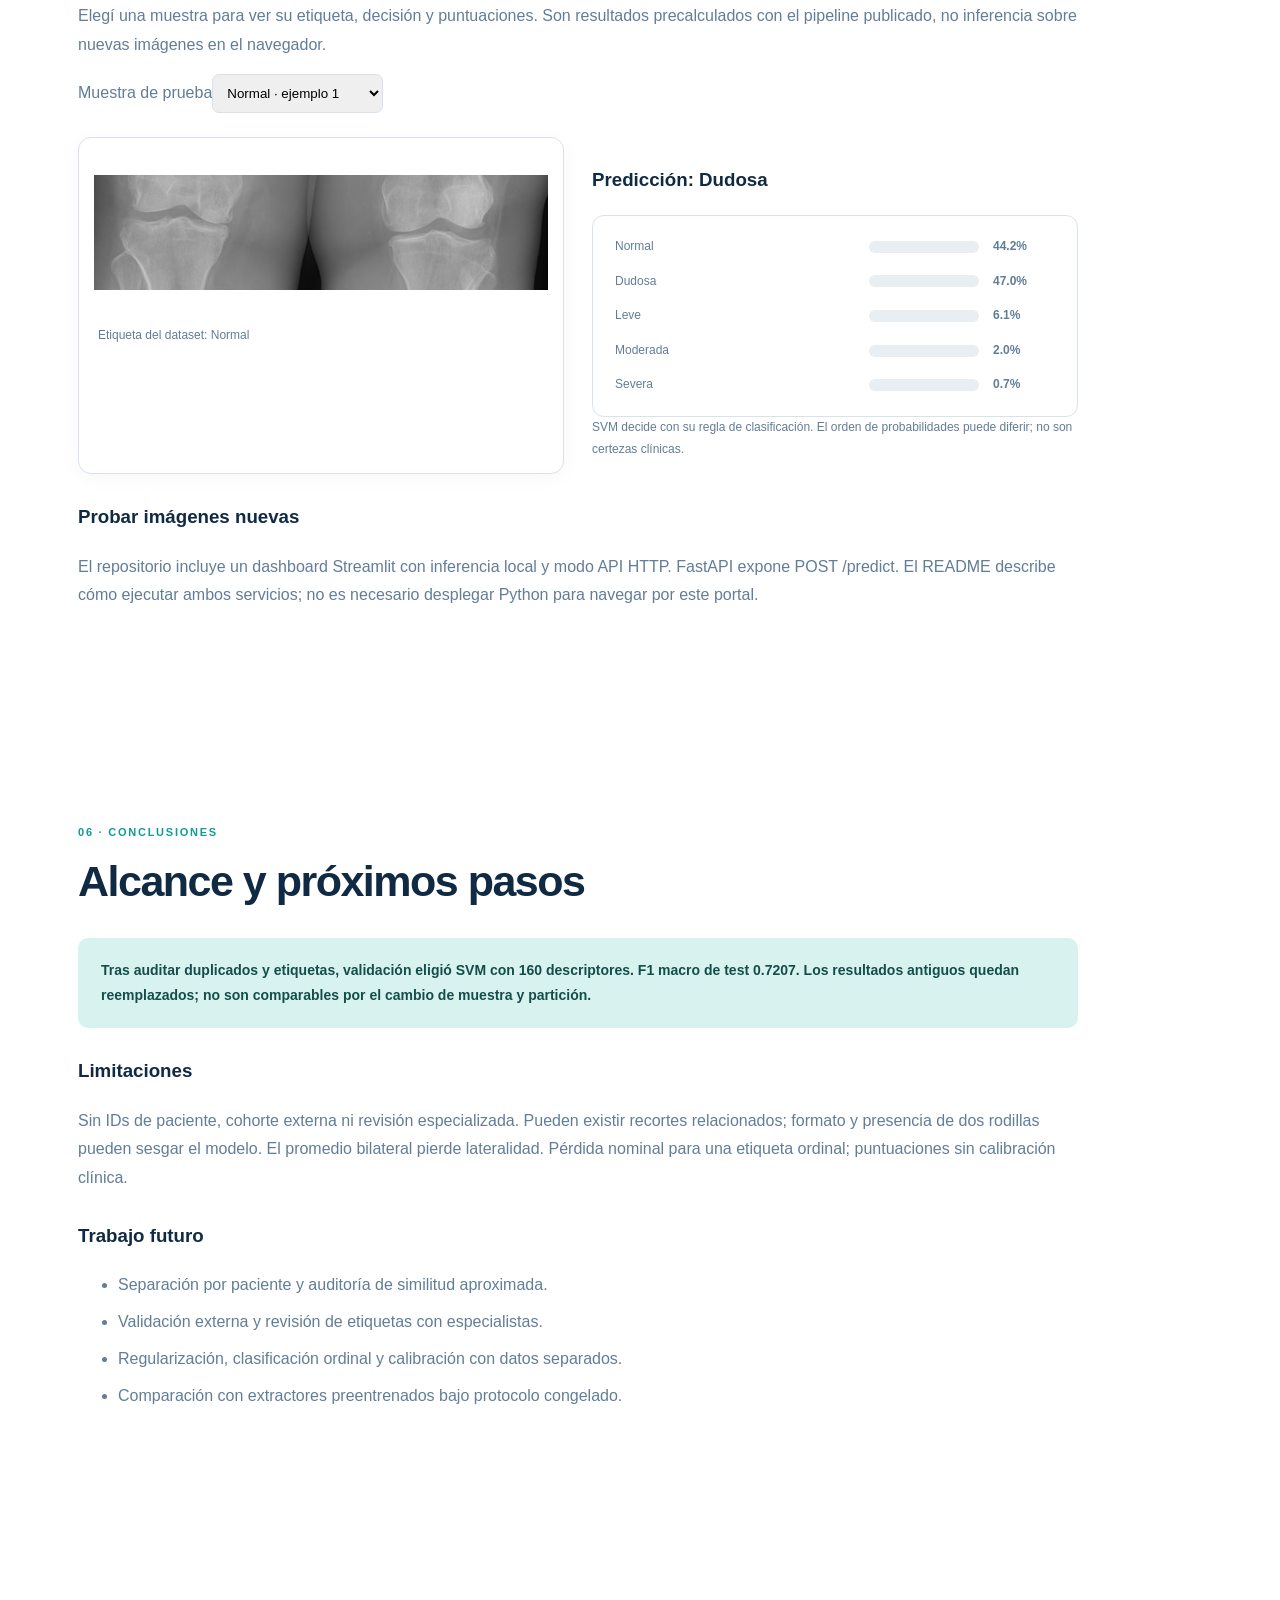
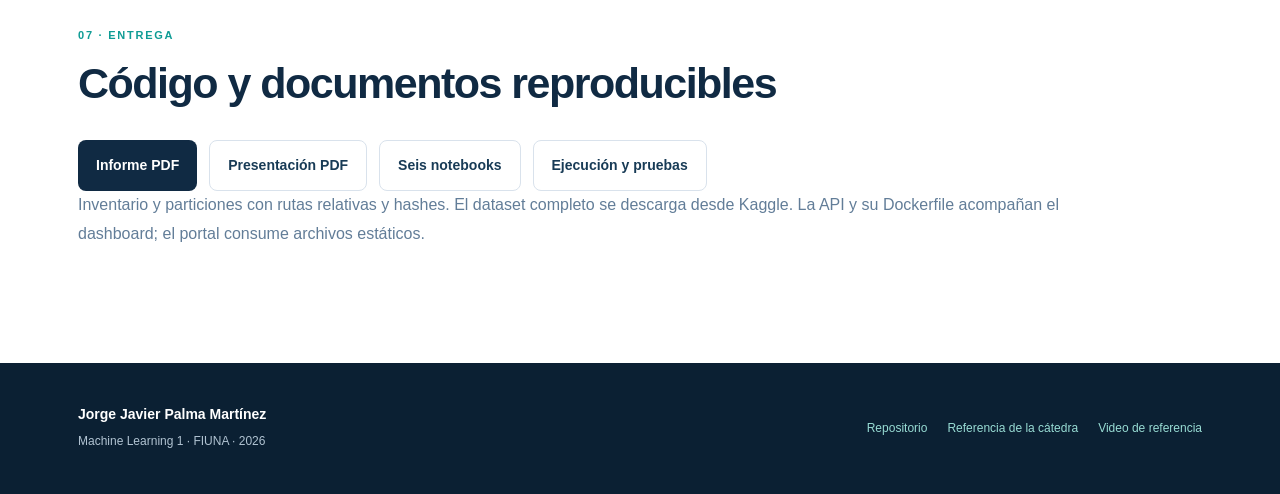
==== commit 46255fbe: "Completar entrega final: auditoria, seleccion y demo funcional" ====
--- a/docs/index.html
+++ b/docs/index.html
@@ -1,115 +1 @@
-<!doctype html>
-<html lang="es">
-<head>
-  <meta charset="utf-8">
-  <meta name="viewport" content="width=device-width, initial-scale=1">
-  <meta name="theme-color" content="#102a43">
-  <meta name="description" content="Proyecto académico de clasificación de grados de artrosis de rodilla mediante Machine Learning.">
-  <title>Artrosis de rodilla | Machine Learning 1 · FIUNA</title>
-  <link rel="stylesheet" href="assets/site.css">
-  <script defer src="assets/site.js"></script>
-</head>
-<body>
-  <header class="topbar">
-    <a class="brand" href="#inicio"><span class="brand-mark">K</span><span>ML1 <small>FIUNA · 2026</small></span></a>
-    <button class="menu-toggle" aria-label="Abrir navegación" aria-expanded="false">☰</button>
-    <nav class="nav-links" aria-label="Navegación principal">
-      <a href="#proyecto">Proyecto</a><a href="#datos">Datos</a><a href="#metodo">Método</a><a href="#resultados">Resultados</a><a href="#limites">Alcance</a>
-    </nav>
-  </header>
-
-  <main>
-    <section class="hero" id="inicio">
-      <div class="hero-copy">
-        <p class="eyebrow">PROYECTO DE CURSO · INGENIERÍA ELECTRÓNICA</p>
-        <h1>Clasificación de artrosis de rodilla con <span>Machine Learning</span></h1>
-        <p class="hero-lede">Comparación de modelos clásicos para clasificar radiografías en cinco grados Kellgren–Lawrence, con evaluación en un conjunto reservado y análisis de errores.</p>
-        <div class="hero-actions"><a class="button primary" href="#resultados">Ver resultados <span aria-hidden="true">↓</span></a><a class="button secondary" href="https://github.com/J-Palma/ML1_2026-2" target="_blank" rel="noreferrer">Ver código en GitHub ↗</a></div>
-        <p class="hero-context">Machine Learning 1 (23433) · Ingeniería Electrónica · Semestre 2026<br>Facultad de Ingeniería · Universidad Nacional de Asunción (FIUNA)</p><p class="hero-context"><strong>Jorge Javier Palma Martínez</strong><br><a href="mailto:jpalma@fiuna.edu.py">jpalma@fiuna.edu.py</a> · <a href="https://github.com/J-Palma">GitHub: J-Palma</a></p>
-      </div>
-      <div class="hero-visual" aria-hidden="true">
-        <div class="orbit orbit-one"></div><div class="orbit orbit-two"></div>
-        <div class="hero-node node-a">G0</div><div class="hero-node node-b">G2</div><div class="hero-node node-c">G4</div>
-        <div class="hero-center"><span class="bone-icon">◉</span><strong>5 grados</strong><small>clasificación multiclase</small></div>
-        <span class="hero-line line-a"></span><span class="hero-line line-b"></span><span class="hero-line line-c"></span>
-      </div>
-    </section>
-
-    <section class="notice" role="note"><span class="notice-icon">i</span><p><strong>Proyecto académico.</strong> El modelo no es un dispositivo médico y no debe utilizarse para diagnosticar ni tomar decisiones clínicas.</p></section>
-
-    <section class="section intro-grid" id="proyecto">
-      <div><p class="eyebrow">01 · PROBLEMA</p><h2>Clasificación multiclase con grados ordenados</h2></div>
-      <div class="section-copy"><p>El objetivo es asignar cada estudio a uno de cinco grados de severidad. La progresión de Normal a Severa tiene un orden; por eso, además de la exactitud global, comparamos métricas que muestran el desempeño en cada clase.</p><p>La tarea es una <strong>clasificación supervisada multiclase</strong>: se predice una de cinco etiquetas ordenadas. Los modelos actuales tratan las categorías como clases nominales; no penalizan explícitamente la distancia entre grados.</p>
-        <h3>Justificación de Machine Learning</h3><p>Las radiografías varían en contraste, textura y formato. En lugar de fijar un umbral manual para cada grado, estudiamos si los modelos aprenden combinaciones de características a partir de ejemplos etiquetados. Esta comparación es experimental; no demuestra superioridad frente a la evaluación de un especialista.</p>
-        <h3>Objetivo general</h3><p>Comparar modelos clásicos para clasificar los cinco grados de artrosis a partir de radiografías de rodilla y documentar sus errores.</p>
-        <h3>Objetivos específicos</h3><ol><li>Explorar balance, resoluciones y composición de las particiones.</li><li>Acondicionar las imágenes conservando su proporción y extraer 320 descriptores.</li><li>Ajustar los modelos con entrenamiento y validación.</li><li>Comparar métricas globales y por clase en prueba, identificando limitaciones y mejoras.</li></ol></div>
-    </section>
-
-    <section class="section data-section" id="datos">
-      <div class="section-heading"><div><p class="eyebrow">02 · CONJUNTO DE DATOS</p><h2>1.650 radiografías en cinco grados</h2></div><a class="text-link" href="https://www.kaggle.com/datasets/hafiznouman786/annotated-dataset-for-knee-arthritis-detection" target="_blank" rel="noreferrer">Fuente del dataset ↗</a></div>
-      <div class="stat-grid">
-        <article class="stat-card"><span class="stat-number">1.650</span><span class="stat-label">imágenes totales</span></article>
-        <article class="stat-card"><span class="stat-number">5</span><span class="stat-label">grados de clasificación</span></article>
-        <article class="stat-card"><span class="stat-number">1.155</span><span class="stat-label">entrenamiento</span></article>
-        <article class="stat-card"><span class="stat-number">248</span><span class="stat-label">prueba reservada</span></article>
-      </div>
-      <div class="data-layout">
-        <figure class="figure-card"><img src="assets/distribucion_clases.png" alt="Gráfico de distribución de imágenes por clase"><figcaption>La distribución por grado no es uniforme; por eso el F1 macro acompaña a la exactitud.</figcaption></figure>
-        <div class="class-list" id="class-list" aria-label="Cantidad de imágenes por grado"></div>
-      </div>
-      <div class="figure-grid eda-extra">
-        <figure class="figure-card"><img src="assets/eda_resoluciones.png" alt="Cantidad de imágenes por resolución: 1464 de 300 por 162 y 186 de 640 por 161"><figcaption><strong>EDA 2.</strong> El 88,7 % de imágenes mide 300 × 162 y el 11,3 % mide 640 × 161. Se adapta cada vista a tamaño fijo con escala proporcional.</figcaption></figure>
-        <figure class="figure-card"><img src="assets/eda_resolucion_por_grado.png" alt="Mapa de calor del porcentaje de cada resolución dentro de cada grado"><figcaption><strong>EDA 3.</strong> Severa no contiene imágenes de 640 × 161. La asociación entre formato y etiqueta puede introducir atajos visuales; conservar el balance por clase y resolución ayuda a controlar su distribución, pero no elimina ese riesgo.</figcaption></figure>
-      </div>
-      <div class="section-copy"><h3>Variables y calidad de los datos</h3><p>La entrada es una imagen en escala de grises y la salida es un grado entero de 0 a 4. La representación tabular contiene <strong>320 variables numéricas</strong>: 5 estadísticas de intensidad, 3 medidas de gradiente/Laplaciano, 16 bins de histograma, 8 estadísticas espaciales y 288 componentes HOG. SVD emplea además 4.096 valores de píxeles.</p><p><strong>Faltantes:</strong> no se imputa el contenido de una radiografía. La extracción detiene la ejecución si una imagen no se puede leer. <strong>Atípicos:</strong> se mantienen ambas resoluciones y los cinco grados; no se eliminan casos por severidad o resolución. No se realizó una auditoría clínica de valores atípicos. <strong>Codificación:</strong> la etiqueta se representa como 0–4; los descriptores son numéricos y no necesitan OneHotEncoder. <strong>Escalado:</strong> StandardScaler para regresión logística, SVM y SVD; los ensambles de árboles reciben descriptores sin ese escalado.</p></div>
-      <p class="small-note">Las imágenes bilaterales aparecen en algunos grados; el análisis conserva una fila por estudio y registra el formato original para describir el conjunto.</p>
-    </section>
-
-    <section class="section method-section" id="metodo">
-      <div class="section-heading"><div><p class="eyebrow">03 · METODOLOGÍA</p><h2>De la radiografía a los modelos</h2></div><p class="section-copy narrow">Las vistas bilaterales se separan para extraer descriptores por lado. La proporción se conserva durante el ajuste a tamaño fijo.</p></div>
-      <div class="pipeline">
-        <article class="pipeline-step"><span class="step-number">01</span><h3>Explorar</h3><p>Revisar clases, resoluciones y calidad de las imágenes.</p></article>
-        <article class="pipeline-step"><span class="step-number">02</span><h3>Acondicionar</h3><p>Separar vistas bilaterales, preservar proporciones y realzar contraste local.</p></article>
-        <article class="pipeline-step"><span class="step-number">03</span><h3>Describir</h3><p>Construir 320 características: intensidad, histogramas, gradientes y HOG.</p></article>
-        <article class="pipeline-step"><span class="step-number">04</span><h3>Comparar</h3><p>Ajustar hiperparámetros con validación y evaluar una vez sobre test.</p></article>
-      </div>
-      <div class="method-detail"><div><span class="detail-tag">REPRESENTACIÓN</span><strong>320 descriptores</strong><p>HOG, Sobel, Laplaciano, histogramas y estadísticas espaciales.</p></div><div><span class="detail-tag">REDUCCIÓN</span><strong>SVD por subespacios</strong><p>Clasificación basada en la proyección y el residuo por grado.</p></div><div><span class="detail-tag">VALIDACIÓN</span><strong>F1 macro</strong><p>Promedia el F1 de las cinco clases con el mismo peso.</p></div></div>
-      <div class="section-copy technical-copy">
-        <h3>Algoritmos evaluados</h3><dl><dt>Regresión logística L2</dt><dd>Baseline lineal regularizado sobre los 320 descriptores estandarizados.</dd><dt>SVD por subespacios</dt><dd>Construye una base de rango reducido por grado y asigna la clase con menor norma residual de proyección. El rango se elige con validación.</dd><dt>SVM RBF</dt><dd>Clasificador no lineal con kernel gaussiano; ajusta C y usa pesos de clase balanceados.</dd><dt>Random Forest</dt><dd>Promedia árboles entrenados con aleatoriedad de muestras y características; ajusta número de árboles y tamaño mínimo de hoja.</dd><dt>XGBoost</dt><dd>Agrega árboles de forma secuencial para reducir el error; compara el número de árboles con profundidad 4 y learning rate 0,05.</dd></dl>
-        <h3>Particiones y prevención de fuga de información</h3><p>La partición fija usa <strong>70/15/15</strong>, semilla 42 y estratificación conjunta por <strong>clase y resolución</strong>: 1.155 imágenes de entrenamiento, 247 de validación y 248 de prueba. Los modelos y escaladores se ajustan primero con entrenamiento; después de elegir parámetros se reentrenan con entrenamiento + validación (1.402 imágenes). Test no interviene en ese ajuste.</p><p>Las curvas de aprendizaje de SVM y XGBoost usan <strong>StratifiedKFold de 3 folds</strong>, con barajado y semilla 42, dentro de entrenamiento. El escalador de SVM queda dentro del Pipeline de cada fold. El baseline usa 5 folds. La validación cruzada describe el aprendizaje; la búsqueda de parámetros usa la partición fija de validación.</p><p><strong>Límite de independencia:</strong> la partición es por imagen. No se dispone de identificadores para comprobar separación por paciente ni se verificaron duplicados entre pacientes. Por ello, no se afirma ausencia total de data leakage ni generalización clínica.</p>
-        <h3>Ajuste de hiperparámetros</h3><p>Se implementa un barrido explícito de candidatos, entrenando en train y comparando <strong>F1 macro de validación</strong>, sin GridSearchCV ni Optuna. Se evalúan C = {0,001; 0,01; 0,1; 1; 10} para logística; k = {5, 10, 15, 20, 30, 50} para SVD; C = {0,1; 1; 10; 50} para SVM; {50, 100, 150, 200, 300} árboles para XGBoost; y {100, 200, 300} árboles con hoja mínima {1, 2} para Random Forest.</p>
-        <p><strong>Parámetros elegidos:</strong> logística C = 0,01; SVD k = 30; SVM C = 50; XGBoost 300 árboles; Random Forest 200 árboles y hoja mínima 2.</p>
-        <h3>Interpretación de métricas</h3><p><strong>F1 macro</strong> da igual peso a los cinco grados; <strong>balanced accuracy</strong> promedia el recall por clase. Accuracy cuenta la proporción total de aciertos, mientras precisión y recall macro muestran el equilibrio entre falsas asignaciones y casos recuperados. Las curvas ROC One-vs-Rest describen la discriminación de cada grado frente al resto y no reemplazan las métricas con la decisión final.</p>
-      </div>
-    </section>
-
-    <section class="section results-section" id="resultados">
-      <div class="section-heading"><div><p class="eyebrow">04 · RESULTADOS</p><h2>XGBoost lidera en esta partición</h2></div><p class="section-copy narrow">La selección de hiperparámetros se hizo con validación. Las cifras siguientes corresponden al conjunto de prueba (N=248).</p></div>
-      <div class="winner-card"><div class="winner-copy"><span class="winner-label">MEJOR F1 MACRO EN TEST</span><h3 id="winner-name">XGBoost</h3><p>La tabla permite comparar la métrica principal y el balance de aciertos entre modelos.</p></div><div class="winner-score"><span id="winner-f1">0,706</span><small>F1 macro</small></div></div>
-      <div class="metric-controls"><label for="metric-select">Comparar por</label><select id="metric-select"><option value="F1 Macro">F1 macro</option><option value="Accuracy (%)">Accuracy</option><option value="Balanced Acc (%)">Balanced accuracy</option></select></div>
-      <div id="model-chart" class="model-chart" aria-live="polite"></div>
-      <div class="table-wrap"><table><thead><tr><th>Modelo</th><th>Accuracy</th><th>Balanced accuracy</th><th>F1 macro</th><th>Precisión macro</th><th>Recall macro</th></tr></thead><tbody id="model-table"></tbody></table></div>
-      <div class="figure-grid">
-        <figure class="figure-card"><img src="assets/xgb_confusion_normalizada.png" alt="Matriz de confusión de XGBoost normalizada por clase real"><figcaption>La normalización por fila permite comparar recalls pese al desbalance. XGBoost recupera el 34,3 % de los casos Leve del test.</figcaption></figure>
-        <figure class="figure-card"><img src="assets/modelos_avanzados_roc_curves.png" alt="Curvas ROC multiclase One-vs-Rest de los cinco modelos"><figcaption>Curvas ROC por grado y promedio macro. Una curva favorable no garantiza el mismo rendimiento con la decisión multiclase final.</figcaption></figure>
-      </div>
-      <div class="figure-grid">
-        <figure class="figure-card"><img src="assets/modelos_avanzados_confusion_matrices.png" alt="Matrices de confusión de los modelos"><figcaption>Los conteos absolutos complementan la matriz normalizada: permiten ver cuántos estudios se confunden en cada grado.</figcaption></figure>
-        <figure class="figure-card"><img src="assets/modelos_avanzados_feature_importance.png" alt="Importancia de características para XGBoost"><figcaption>Importancia de características calculada por XGBoost; describe la contribución dentro de este modelo.</figcaption></figure>
-      </div>
-      <figure class="figure-card wide-figure"><img src="assets/modelos_avanzados_learning_curves.png" alt="Curvas de aprendizaje para SVM RBF y XGBoost"><figcaption>Las curvas de aprendizaje comparan el desempeño de entrenamiento y validación cruzada para SVM y XGBoost.</figcaption></figure>
-      <div class="section-copy technical-copy"><h3>Discusión de resultados y sobreajuste</h3><p>XGBoost alcanza el mayor F1 macro de test (0,7057), seguido de SVM (0,6702). Su capacidad para combinar descriptores mediante decisiones no lineales es una explicación plausible de esta diferencia; el experimento no aísla una causa. En validación fija, SVM obtuvo F1 macro 0,7040 frente a 0,6025 de XGBoost, de modo que el orden cambia entre particiones. No hay evidencia para afirmar que XGBoost será siempre superior.</p><p><strong>Hay una brecha compatible con sobreajuste:</strong> al mayor tamaño de las curvas, SVM alcanza F1 de entrenamiento 0,9994 y CV 0,6089; XGBoost, entrenamiento 0,9994 y CV 0,5733. Son resultados de CV dentro de train y no deben confundirse con el test de modelos reentrenados con 1.402 imágenes. El ajuste casi perfecto de entrenamiento no se traslada a datos retenidos.</p><p><strong>Error principal:</strong> en XGBoost, Leve presenta F1 = 0,4706 y recall = 0,3429, frente a F1 = 0,8571 para Severa. La accuracy de 72,18 % no resume por sí sola esa diferencia. El tamaño de las clases y la similitud entre grados son hipótesis a investigar mediante revisión de errores.</p></div>
-    </section>
-
-    <section class="section limits-section" id="limites">
-      <div class="section-heading"><div><p class="eyebrow">05 · DISCUSIÓN</p><h2>Alcance y limitaciones</h2></div></div>
-      <div class="limits-grid"><article><span>01</span><h3>Tamaño del dataset</h3><p>1.650 imágenes permiten comparar modelos, pero no representan toda la variabilidad clínica o poblacional.</p></article><article><span>02</span><h3>Desbalance de clases</h3><p>Los grados tienen cantidades distintas; una sola métrica como accuracy no resume el rendimiento.</p></article><article><span>03</span><h3>Evaluación académica</h3><p>La prueba mide esta partición y este flujo. Hace falta evaluación externa antes de afirmar generalización.</p></article></div>
-      <div class="section-copy technical-copy"><h3>Trabajo futuro</h3><ul><li>Obtener identificadores de paciente, comprobar duplicados y separar los datos por persona.</li><li>Evaluar en radiografías de otra fuente y analizar el efecto del formato unilateral/bilateral.</li><li>Usar métricas ordinales que consideren la distancia entre grados y revisar errores con especialistas.</li><li>Estudiar regularización, calibración y extractores preentrenados bajo las mismas particiones.</li></ul></div>
-      <p class="conclusion">Conclusión: XGBoost obtuvo el mayor F1 macro entre los modelos comparados en el test disponible. El resultado es experimental y no valida uso clínico.</p>
-    </section>
-    <section class="section" id="entregables"><div class="section-heading"><div><p class="eyebrow">06 · DOCUMENTACIÓN</p><h2>Notebooks y entregables</h2></div></div><div class="hero-actions"><a class="button primary" href="https://github.com/J-Palma/ML1_2026-2/tree/main/TP_4/proyecto-rodilla/notebooks">Abrir notebooks</a><a class="button secondary" href="https://github.com/J-Palma/ML1_2026-2/blob/main/TP_4/proyecto-rodilla/output/pdf/informe_final.pdf">Informe PDF</a><a class="button secondary" href="https://github.com/J-Palma/ML1_2026-2/blob/main/TP_4/proyecto-rodilla/output/pdf/presentacion_proyecto_rodilla.pdf">Presentación PDF</a></div><p class="small-note">El README del proyecto describe las dependencias, la descarga del dataset y el orden de ejecución. Este portal consume métricas y figuras estáticas; no necesita una API para mostrar resultados.</p></section>
-  </main>
-
-  <footer class="footer"><div><strong>Machine Learning 1 · FIUNA</strong><p>Proyecto académico de clasificación de artrosis de rodilla.</p></div><div class="footer-links"><a href="https://github.com/J-Palma/ML1_2026-2">Repositorio del proyecto ↗</a><a href="https://github.com/J-Palma/ML1_2026-2/tree/main/TP_4/proyecto-rodilla/notebooks">Notebooks ↗</a><a href="https://github.com/carlobeni/Machine-Learning" target="_blank" rel="noreferrer">Repositorio de referencia ↗</a><a href="https://www.youtube.com/watch?v=isgBodVA2C4" target="_blank" rel="noreferrer">Video de referencia ↗</a></div><p class="footer-note">Contenido y métricas generados a partir de los notebooks del proyecto. No usar para diagnóstico.</p></footer>
-</body>
-</html>
+<!doctype html><html lang="es"><head><meta charset="utf-8"><meta name="viewport" content="width=device-width,initial-scale=1"><title>Artrosis de rodilla · Proyecto final ML1 FIUNA</title><meta name="description" content="Clasificación de grados de artrosis con evaluación depurada, selección de variables y demo académica."><link rel="stylesheet" href="assets/site.css"><script defer src="assets/site.js"></script></head><body><header class="topbar"><a class="brand" href="#inicio">ML1 · FIUNA 2026</a><button class="menu-toggle" aria-label="Abrir navegación" aria-expanded="false">☰</button><nav class="nav-links" aria-label="Navegación principal"><a href="#proyecto">Proyecto</a><a href="#datos">Datos</a><a href="#metodo">Método</a><a href="#resultados">Resultados</a><a href="#demo">Demo</a><a href="#entregables">Entrega</a></nav></header><main><section class="hero" id="inicio"><div><p class="eyebrow">PROYECTO FINAL · INGENIERÍA ELECTRÓNICA</p><h1>Artrosis de rodilla con <span>Machine Learning</span></h1><p class="hero-lede">Cinco grados y una evaluación reconstruida después de auditar duplicados.</p><div class="hero-actions"><a class="button primary" href="#demo">Explorar demo</a><a class="button secondary" href="https://github.com/J-Palma/ML1_2026-2">Código en GitHub ↗</a></div><p class="hero-context">Facultad de Ingeniería · Universidad Nacional de Asunción<br>Machine Learning 1 (23433) · Semestre 2026<br><strong>Jorge Javier Palma Martínez</strong><br><a href="mailto:jpalma@fiuna.edu.py">jpalma@fiuna.edu.py</a> · <a href="https://github.com/J-Palma">GitHub: J-Palma</a></p></div><div class="hero-visual"><div class="hero-center"><strong>0.721</strong><small>F1 macro · test reservado</small><strong>160 variables</strong><small>seleccionadas de 320</small></div></div></section><section class="notice"><p><strong>Prototipo académico.</strong> No usar para diagnóstico ni decisiones clínicas. Versión: deduplicated-v2-2026-11-22.</p></section><section class="section" id="proyecto"><p class="eyebrow">01 · PROBLEMA</p><h2>Clasificar cinco grados de severidad</h2><div class="section-copy technical-copy"><p>La entrada es una radiografía y la etiqueta es Normal, Dudosa, Leve, Moderada o Severa (0–4). Son categorías ordenadas; los clasificadores entrenan como multiclase nominal.</p><h3>Justificación</h3><p>Se estudia si combinaciones aprendidas de intensidad, bordes y textura distinguen grados en imágenes de diferente contraste y formato. El experimento compara métodos; no demuestra superioridad frente a especialistas.</p><h3>Objetivo general</h3><p>Desarrollar un pipeline reproducible de clasificación de artrosis.</p><h3>Objetivos específicos</h3><ol><li>Auditar calidad, duplicados y etiquetas.</li><li>Extraer descriptores conservando la geometría.</li><li>Comparar selección ANOVA, PCA y modelos clásicos con validación.</li><li>Evaluar errores y presentar una demo, API y dashboard.</li></ol></div></section><section class="section" id="datos"><p class="eyebrow">02 · AUDITORÍA Y EDA</p><h2>1576 imágenes únicas elegibles</h2><div class="section-copy technical-copy"><p>Fuente: <a href="https://www.kaggle.com/datasets/hafiznouman786/annotated-dataset-for-knee-arthritis-detection">Annotated Dataset for Knee Arthritis Detection, Kaggle</a>. De 1650 originales se excluyeron 6 imágenes de 3 grupos con etiquetas contradictorias y 68 copias exactas. Se conservó una imagen por hash de píxeles.</p><p><strong>Particiones:</strong> 1103 train, 236 validación y 237 test. No comparten hashes idénticos. Se mantienen originales e inventario de inclusión.</p><p><strong>Corrección del protocolo:</strong> las cifras anteriores sobre 1.650 imágenes se reemplazaron: había 30 grupos duplicados entre particiones. Sin IDs de pacientes, todavía pueden existir recortes relacionados o duplicados aproximados.</p><div class="figure-grid"><figure class="figure-card"><a href="assets/distribucion_clases.png" target="_blank"><img loading="lazy" src="assets/distribucion_clases.png" alt="EDA 1. Distribución por grado después de depurar; persiste el desbalance."></a><figcaption>EDA 1. Distribución por grado después de depurar; persiste el desbalance.</figcaption></figure><figure class="figure-card"><a href="assets/eda_resoluciones.png" target="_blank"><img loading="lazy" src="assets/eda_resoluciones.png" alt="EDA 2. Se mantienen ambas resoluciones; no son un criterio de exclusión."></a><figcaption>EDA 2. Se mantienen ambas resoluciones; no son un criterio de exclusión.</figcaption></figure></div><figure class="figure-card"><a href="assets/eda_resolucion_por_grado.png" target="_blank"><img loading="lazy" src="assets/eda_resolucion_por_grado.png" alt="EDA 3. El formato sigue asociado al grado y puede introducir atajos visuales."></a><figcaption>EDA 3. El formato sigue asociado al grado y puede introducir atajos visuales.</figcaption></figure><div class="table-wrap"><table><thead><tr><th>Grado</th><th>Imágenes únicas</th></tr></thead><tbody><tr><td>Normal</td><td>479</td></tr><tr><td>Dudosa</td><td>469</td></tr><tr><td>Leve</td><td>219</td></tr><tr><td>Moderada</td><td>203</td></tr><tr><td>Severa</td><td>206</td></tr></tbody></table></div><p><strong>Faltantes:</strong> extracción detenida ante imágenes ilegibles; no se imputan píxeles. <strong>Atípicos:</strong> no se eliminan por severidad o resolución; sin auditoría clínica. <strong>Codificación:</strong> etiquetas 0–4 y descriptores numéricos sin OneHotEncoder. <strong>Escalado:</strong> StandardScaler para modelos lineales, SVM, PCA y SVD; árboles sin ese escalado.</p></div></section><section class="section" id="metodo"><p class="eyebrow">03 · METODOLOGÍA</p><h2>De la radiografía al modelo final</h2><div class="section-copy technical-copy"><p>Escala de grises, separación por la mitad de imágenes de al menos 500 píxeles de ancho, ajuste proporcional a 256 × 256 y CLAHE (clip limit 1,5). La regla de anchura es específica del dataset; no detecta anatomía. En estudios bilaterales se promedian descriptores: la predicción corresponde al estudio, no a cada rodilla.</p><figure class="figure-card"><a href="assets/acondicionamiento_radiografias.png" target="_blank"><img loading="lazy" src="assets/acondicionamiento_radiografias.png" alt="Entrada real al extractor: relleno negro para conservar proporción y realce CLAHE."></a><figcaption>Entrada real al extractor: relleno negro para conservar proporción y realce CLAHE.</figcaption></figure><h3>Características y selección</h3><p>320 descriptores: 5 de intensidad, 3 de gradientes/Laplaciano, 16 bins de histograma, 8 estadísticas espaciales y 288 HOG. Se comparó ANOVA (40, 80 y 160 variables), PCA (32, 64 y 128 componentes) y subespacios SVD sobre píxeles 64 × 64. El percentil 25 es constante en train por el fondo; ANOVA no lo favorece.</p><p><strong>Elegido:</strong> SVM ANOVA160 C=10 con F1 macro de validación 0.5881. El modelo final conserva 160 variables. PCA se evaluó, pero no se eligió.</p><figure class="figure-card"><a href="assets/feature_engineering_validation.png" target="_blank"><img loading="lazy" src="assets/feature_engineering_validation.png" alt="Comparación de representación exclusivamente en validación."></a><figcaption>Comparación de representación exclusivamente en validación.</figcaption></figure><h3>Evaluación y fuga de datos</h3><p>70/15/15 estratificado por clase y resolución, semilla 42. Selección de parámetros, representación y familia por F1 macro de validación. Luego reentrenamiento con train + validation; decisión guardada antes de calcular resultados de test.</p><p>Curvas con StratifiedKFold de 3 folds dentro de train. Cada fold reajusta selector y escalador. Son diagnósticas posteriores a la búsqueda, no validación anidada ni externa. La auditoría elimina duplicados exactos; sin IDs no garantiza separación por paciente.</p><h3>Modelos y barrido</h3><p>Logística L2 (C=0,001 a 10), SVM RBF (C=1, 10, 50), Random Forest (100–300 árboles; hoja 1 o 2), XGBoost (100–300 rondas, profundidad 4), SVD (k=5, 10, 20, 30, 50) y Dummy mayoritaria como referencia. XGBoost crea cinco árboles por ronda: 300 rondas son 1.500 árboles.</p><h3>Métricas</h3><p>F1 macro pondera por igual cada grado; balanced accuracy promedia recalls. Accuracy mide aciertos totales. Precisión/recall por clase, ROC One-vs-Rest y kappa cuadrático complementan el análisis ordinal.</p></div></section><section class="section" id="resultados"><p class="eyebrow">04 · RESULTADOS</p><h2>Decisión congelada antes del test</h2><div class="section-copy technical-copy"><div class="winner-card"><div><span class="winner-label">ELEGIDO POR VALIDACIÓN</span><h3>SVM ANOVA160 C=10</h3><p>Accuracy test 73.00% · Balanced acc. 71.85%</p></div><div class="winner-score"><span>0.721</span><small>F1 macro test</small></div></div><p>Test reservado: 237 imágenes. Se retiene por familia su mejor configuración de validación. Kappa cuadrático final: 0.8485.</p><div class="metric-controls"><label for="metric-select">Comparar por</label><select id="metric-select"><option value="F1 Macro">F1 macro</option><option value="Accuracy (%)">Accuracy</option><option value="Balanced Acc (%)">Balanced accuracy</option></select></div><div id="model-chart" class="model-chart"></div><div class="table-wrap"><table><thead><tr><th>Modelo</th><th>F1 val.</th><th>Accuracy test</th><th>Balanced acc.</th><th>F1 test</th></tr></thead><tbody><tr><td>SVM ANOVA160 C=10</td><td>0.5881</td><td>73.00%</td><td>71.85%</td><td>0.7207</td></tr><tr><td>XGBoost 300 rondas</td><td>0.5565</td><td>71.73%</td><td>68.34%</td><td>0.6847</td></tr><tr><td>Random Forest n=300 hoja=2</td><td>0.5438</td><td>67.09%</td><td>63.12%</td><td>0.6436</td></tr><tr><td>Logística C=0.1</td><td>0.5630</td><td>65.40%</td><td>64.01%</td><td>0.6267</td></tr><tr><td>SVD k=10</td><td>0.4931</td><td>59.07%</td><td>56.59%</td><td>0.5645</td></tr><tr><td>Dummy mayoritaria</td><td>0.0925</td><td>30.80%</td><td>20.00%</td><td>0.0942</td></tr></tbody></table></div><div class="figure-grid"><figure class="figure-card"><a href="assets/final_confusion_normalizada.png" target="_blank"><img loading="lazy" src="assets/final_confusion_normalizada.png" alt="Matriz normalizada por grado real del modelo final."></a><figcaption>Matriz normalizada por grado real del modelo final.</figcaption></figure><figure class="figure-card"><a href="assets/modelos_avanzados_roc_curves.png" target="_blank"><img loading="lazy" src="assets/modelos_avanzados_roc_curves.png" alt="ROC del modelo final: cada grado frente al resto."></a><figcaption>ROC del modelo final: cada grado frente al resto.</figcaption></figure></div><div class="table-wrap"><table><thead><tr><th>Grado</th><th>Precisión</th><th>Recall</th><th>F1</th><th>N test</th></tr></thead><tbody><tr><td>Normal</td><td>0.738</td><td>0.849</td><td>0.790</td><td>73</td></tr><tr><td>Dudosa</td><td>0.719</td><td>0.657</td><td>0.687</td><td>70</td></tr><tr><td>Leve</td><td>0.607</td><td>0.515</td><td>0.557</td><td>33</td></tr><tr><td>Moderada</td><td>0.840</td><td>0.700</td><td>0.764</td><td>30</td></tr><tr><td>Severa</td><td>0.750</td><td>0.871</td><td>0.806</td><td>31</td></tr></tbody></table></div><figure class="figure-card"><a href="assets/modelos_avanzados_learning_curves.png" target="_blank"><img loading="lazy" src="assets/modelos_avanzados_learning_curves.png" alt="Entrenamiento frente a CV; la brecha muestra riesgo de sobreajuste."></a><figcaption>Entrenamiento frente a CV; la brecha muestra riesgo de sobreajuste.</figcaption></figure><h3>Discusión</h3><p><strong>SVM ANOVA160 C=10</strong>: F1 train 0.995 frente a CV 0.566. La brecha es compatible con sobreajuste; la curva usa menos ejemplos de ajuste que el modelo final reentrenado.</p><p><strong>XGBoost 300 rondas</strong>: F1 train 1.000 frente a CV 0.553. La brecha es compatible con sobreajuste; la curva usa menos ejemplos de ajuste que el modelo final reentrenado.</p><p>El modelo final encabeza esta comparación. No se aisló una causa de superioridad: la combinación de selección y SVM fue la que obtuvo el mayor F1 de validación entre los candidatos predefinidos. El tamaño de la cohorte y las diferencias entre validación y test impiden generalizar ese orden a otros datasets.</p><figure class="figure-card"><a href="assets/modelos_avanzados_feature_importance.png" target="_blank"><img loading="lazy" src="assets/modelos_avanzados_feature_importance.png" alt="Importancia del XGBoost comparado, no explicación causal del SVM final."></a><figcaption>Importancia del XGBoost comparado, no explicación causal del SVM final.</figcaption></figure></div></section><section class="section" id="demo"><p class="eyebrow">05 · DEMO INTERACTIVA</p><h2>Explorar predicciones del test</h2><div class="section-copy technical-copy"><p>Elegí una muestra para ver su etiqueta, decisión y puntuaciones. Son resultados precalculados con el pipeline publicado, no inferencia sobre nuevas imágenes en el navegador.</p><label for="sample-select">Muestra de prueba</label><select id="sample-select"></select><div class="demo-grid"><figure class="figure-card"><img id="demo-image" alt="Radiografía de la muestra elegida"><figcaption id="demo-label"></figcaption></figure><div><h3 id="demo-prediction"></h3><div id="demo-probabilities" class="model-chart"></div><p class="small-note">SVM decide con su regla de clasificación. El orden de probabilidades puede diferir; no son certezas clínicas.</p></div></div><h3>Probar imágenes nuevas</h3><p>El repositorio incluye un dashboard Streamlit con inferencia local y modo API HTTP. FastAPI expone POST /predict. El README describe cómo ejecutar ambos servicios; no es necesario desplegar Python para navegar por este portal.</p></div></section><section class="section" id="limites"><p class="eyebrow">06 · CONCLUSIONES</p><h2>Alcance y próximos pasos</h2><div class="section-copy technical-copy"><p class="conclusion">Tras auditar duplicados y etiquetas, validación eligió SVM con 160 descriptores. F1 macro de test 0.7207. Los resultados antiguos quedan reemplazados; no son comparables por el cambio de muestra y partición.</p><h3>Limitaciones</h3><p>Sin IDs de paciente, cohorte externa ni revisión especializada. Pueden existir recortes relacionados; formato y presencia de dos rodillas pueden sesgar el modelo. El promedio bilateral pierde lateralidad. Pérdida nominal para una etiqueta ordinal; puntuaciones sin calibración clínica.</p><h3>Trabajo futuro</h3><ul><li>Separación por paciente y auditoría de similitud aproximada.</li><li>Validación externa y revisión de etiquetas con especialistas.</li><li>Regularización, clasificación ordinal y calibración con datos separados.</li><li>Comparación con extractores preentrenados bajo protocolo congelado.</li></ul></div></section><section class="section" id="entregables"><p class="eyebrow">07 · ENTREGA</p><h2>Código y documentos reproducibles</h2><div class="section-copy technical-copy"><div class="hero-actions"><a class="button primary" href="https://github.com/J-Palma/ML1_2026-2/blob/main/TP_4/proyecto-rodilla/reports/informe_final.pdf">Informe PDF</a><a class="button secondary" href="https://github.com/J-Palma/ML1_2026-2/blob/main/TP_4/proyecto-rodilla/presentation/slides.pdf">Presentación PDF</a><a class="button secondary" href="https://github.com/J-Palma/ML1_2026-2/tree/main/TP_4/proyecto-rodilla/notebooks">Seis notebooks</a><a class="button secondary" href="https://github.com/J-Palma/ML1_2026-2/blob/main/TP_4/proyecto-rodilla/README.md">Ejecución y pruebas</a></div><p>Inventario y particiones con rutas relativas y hashes. El dataset completo se descarga desde Kaggle. La API y su Dockerfile acompañan el dashboard; el portal consume archivos estáticos.</p></div></section></main><footer class="footer"><div><strong>Jorge Javier Palma Martínez</strong><p>Machine Learning 1 · FIUNA · 2026</p></div><div class="footer-links"><a href="https://github.com/J-Palma/ML1_2026-2">Repositorio</a><a href="https://github.com/carlobeni/Machine-Learning">Referencia de la cátedra</a><a href="https://www.youtube.com/watch?v=isgBodVA2C4">Video de referencia</a></div></footer></body></html>
--- a/docs/assets/site.css
+++ b/docs/assets/site.css
@@ -8,3 +8,5 @@
 @media(max-width:560px){.topbar{height:64px;padding:0 18px}.menu-toggle{display:block}.nav-links{display:none;position:absolute;left:0;right:0;top:63px;padding:14px 20px 19px;background:white;border-bottom:1px solid var(--line);flex-direction:column;gap:12px}.nav-links.open{display:flex}.hero{padding:48px 20px 36px}.hero h1{font-size:40px}.hero-lede{font-size:16px}.hero-visual{height:260px}.notice{margin:0 18px}.section{padding:70px 20px}.section h2{font-size:31px}.stat-grid{gap:9px}.stat-card{padding:16px}.stat-number{font-size:26px}.class-row{grid-template-columns:90px 1fr 35px}.pipeline{grid-template-columns:1fr}.pipeline-step{min-height:0}.winner-card{padding:21px}.winner-score span{font-size:37px}.model-bar-row{grid-template-columns:120px 1fr 50px;gap:9px;font-size:10px}.results-section{padding-left:20px;padding-right:20px}.footer{padding:32px 20px}}
 
 .technical-copy{margin-top:32px;max-width:1000px}.section-copy h3{color:var(--navy);margin-top:26px}.section-copy dt{font-weight:700;color:var(--navy);margin-top:16px}.section-copy dd{margin-left:0;margin-bottom:12px}.section-copy li{margin-bottom:8px}.eda-extra{margin-top:24px}section[id]{scroll-margin-top:90px}
+
+.demo-grid{display:grid;grid-template-columns:1fr 1fr;gap:28px;margin-top:24px}.demo-grid img{min-height:160px}select{max-width:100%;padding:10px;border:1px solid #d9e2ec;border-radius:7px}.hero-center{width:200px;height:200px}.hero-center strong:first-child{font-size:38px}section[id]{scroll-margin-top:90px}@media(max-width:800px){.demo-grid{grid-template-columns:1fr}.nav-links{gap:14px}}
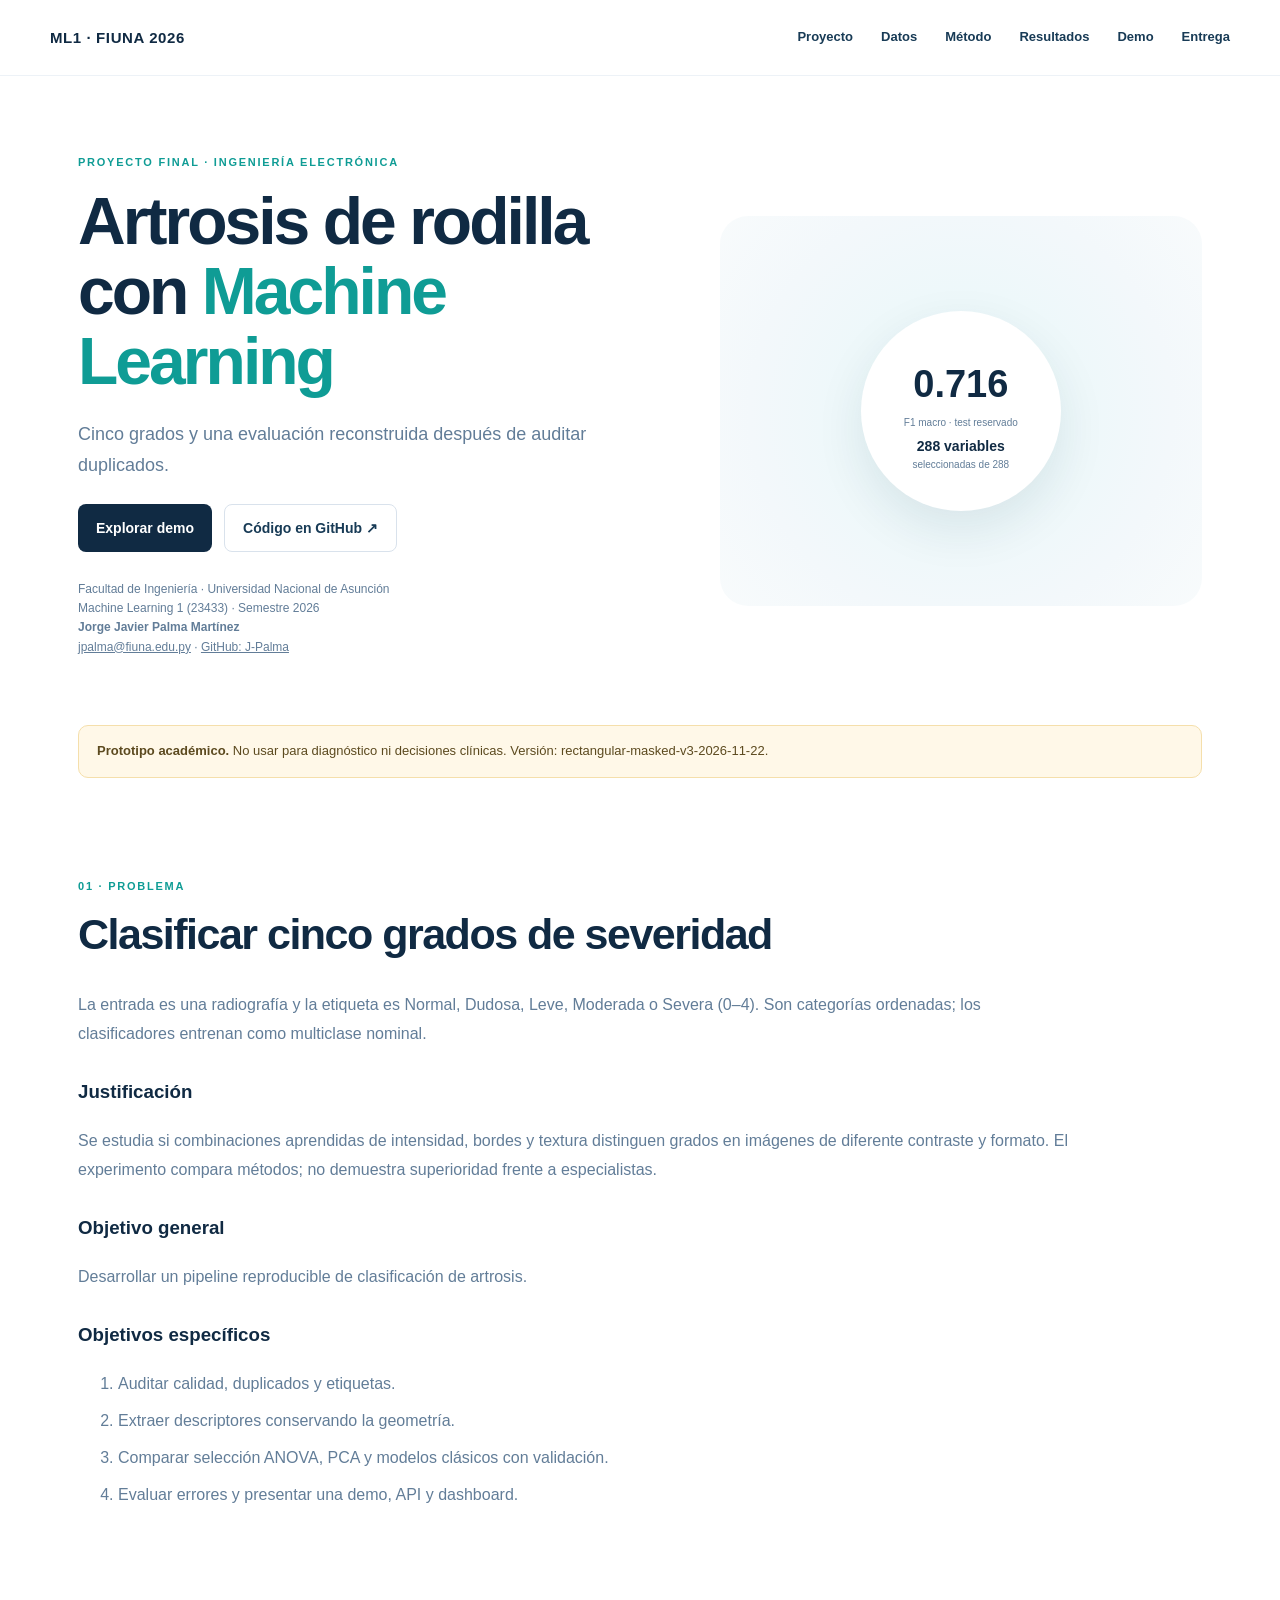
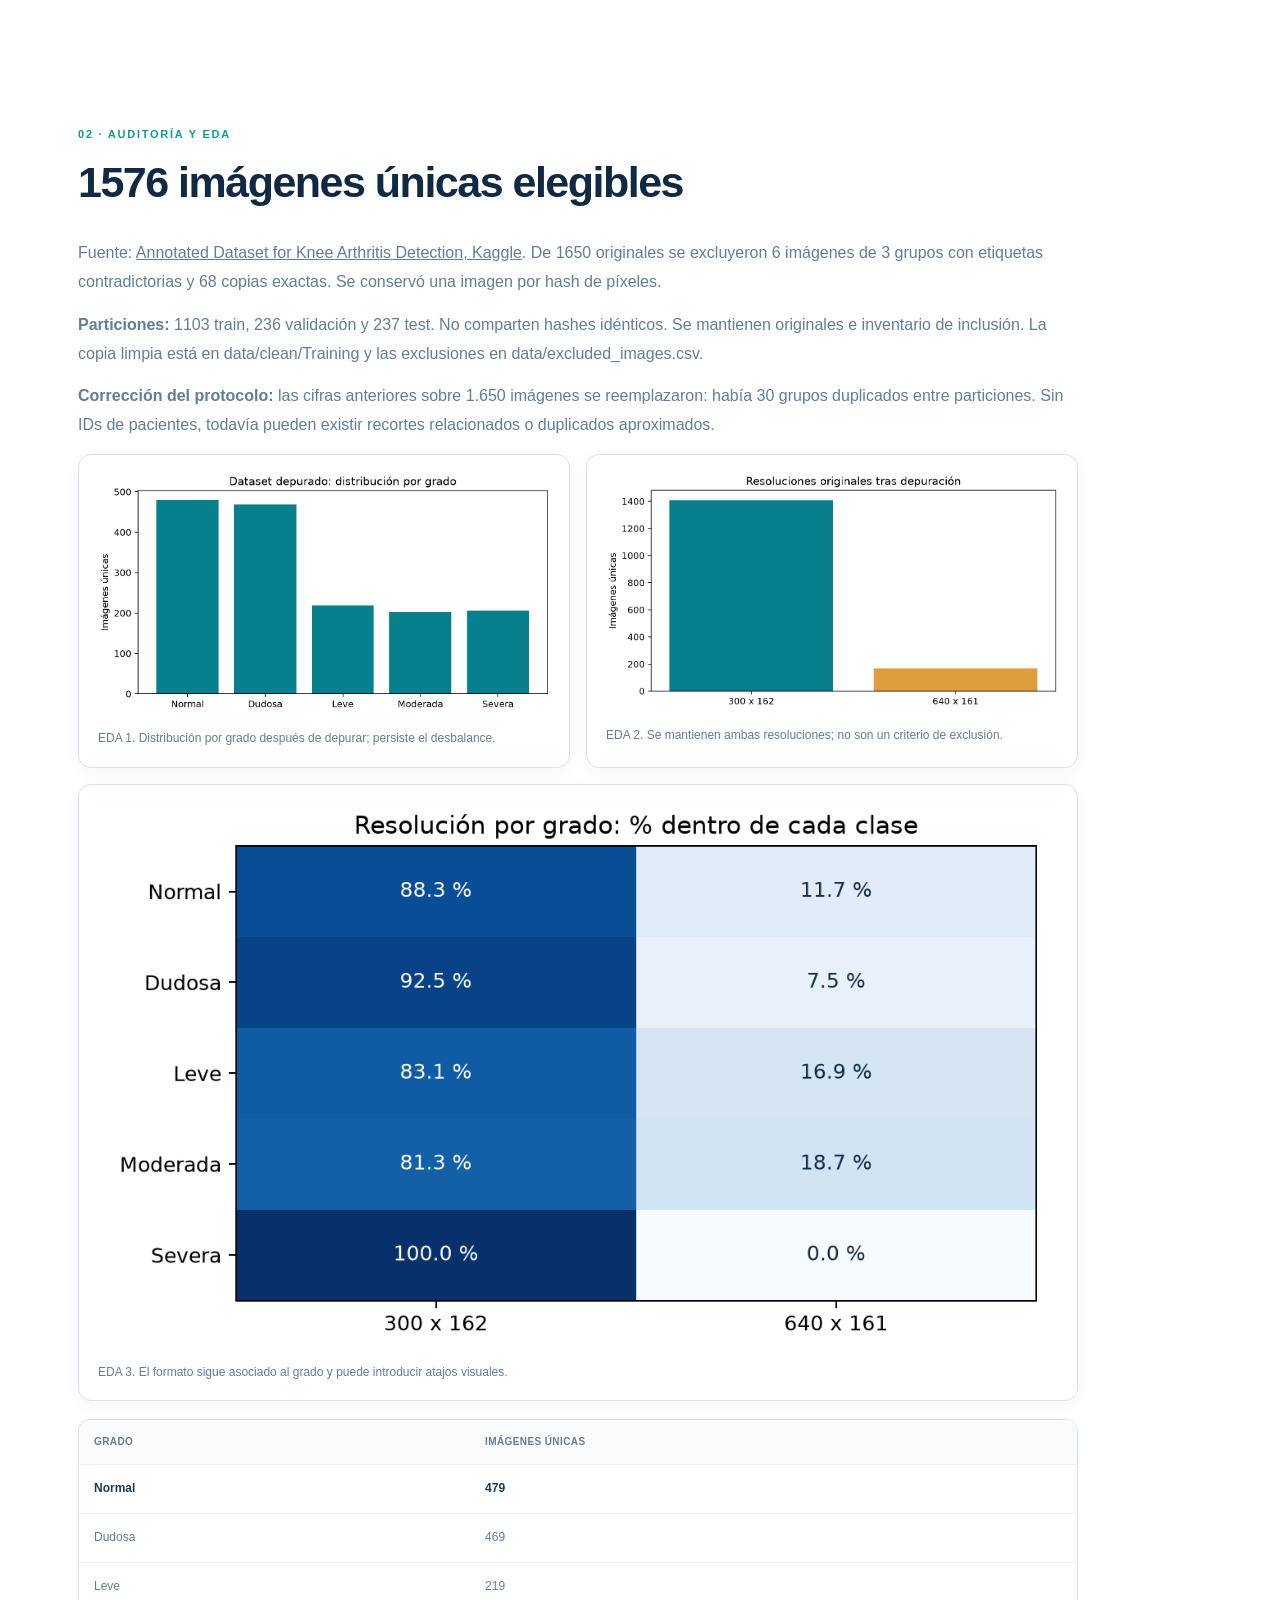
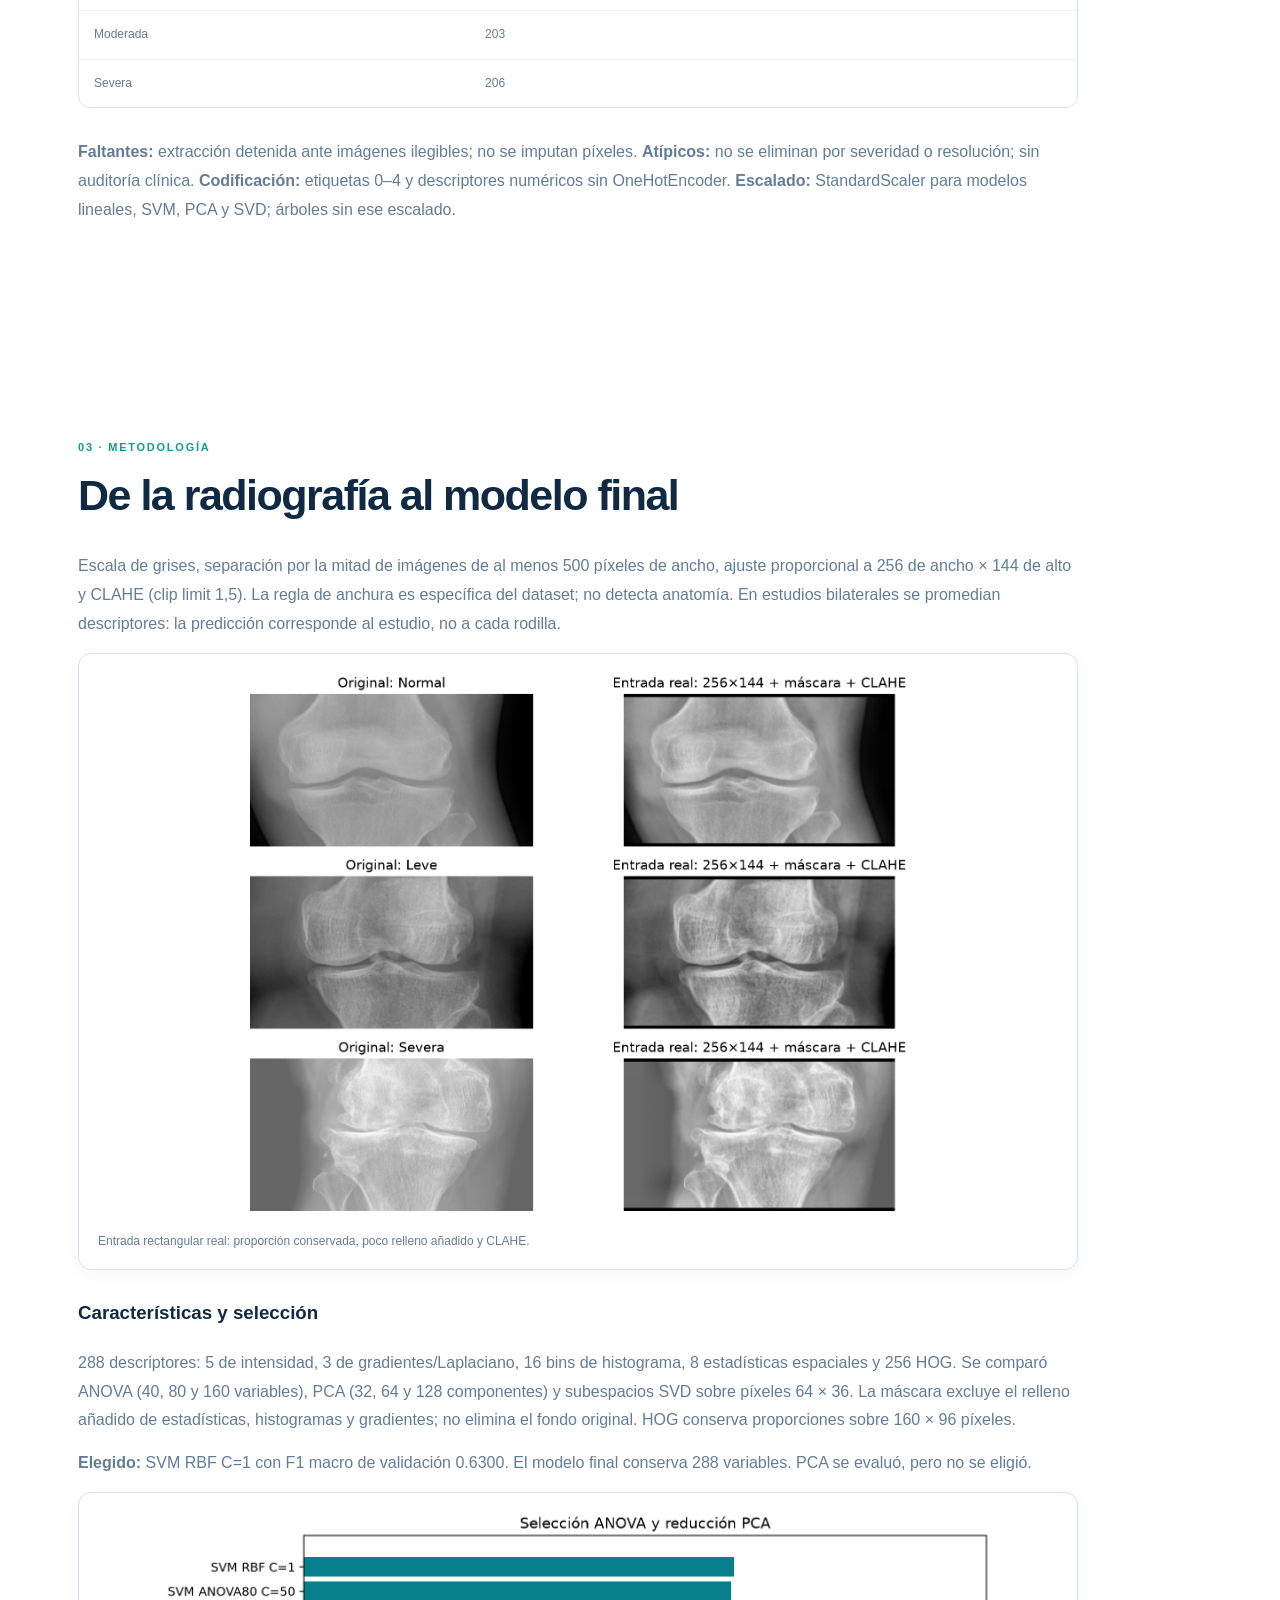
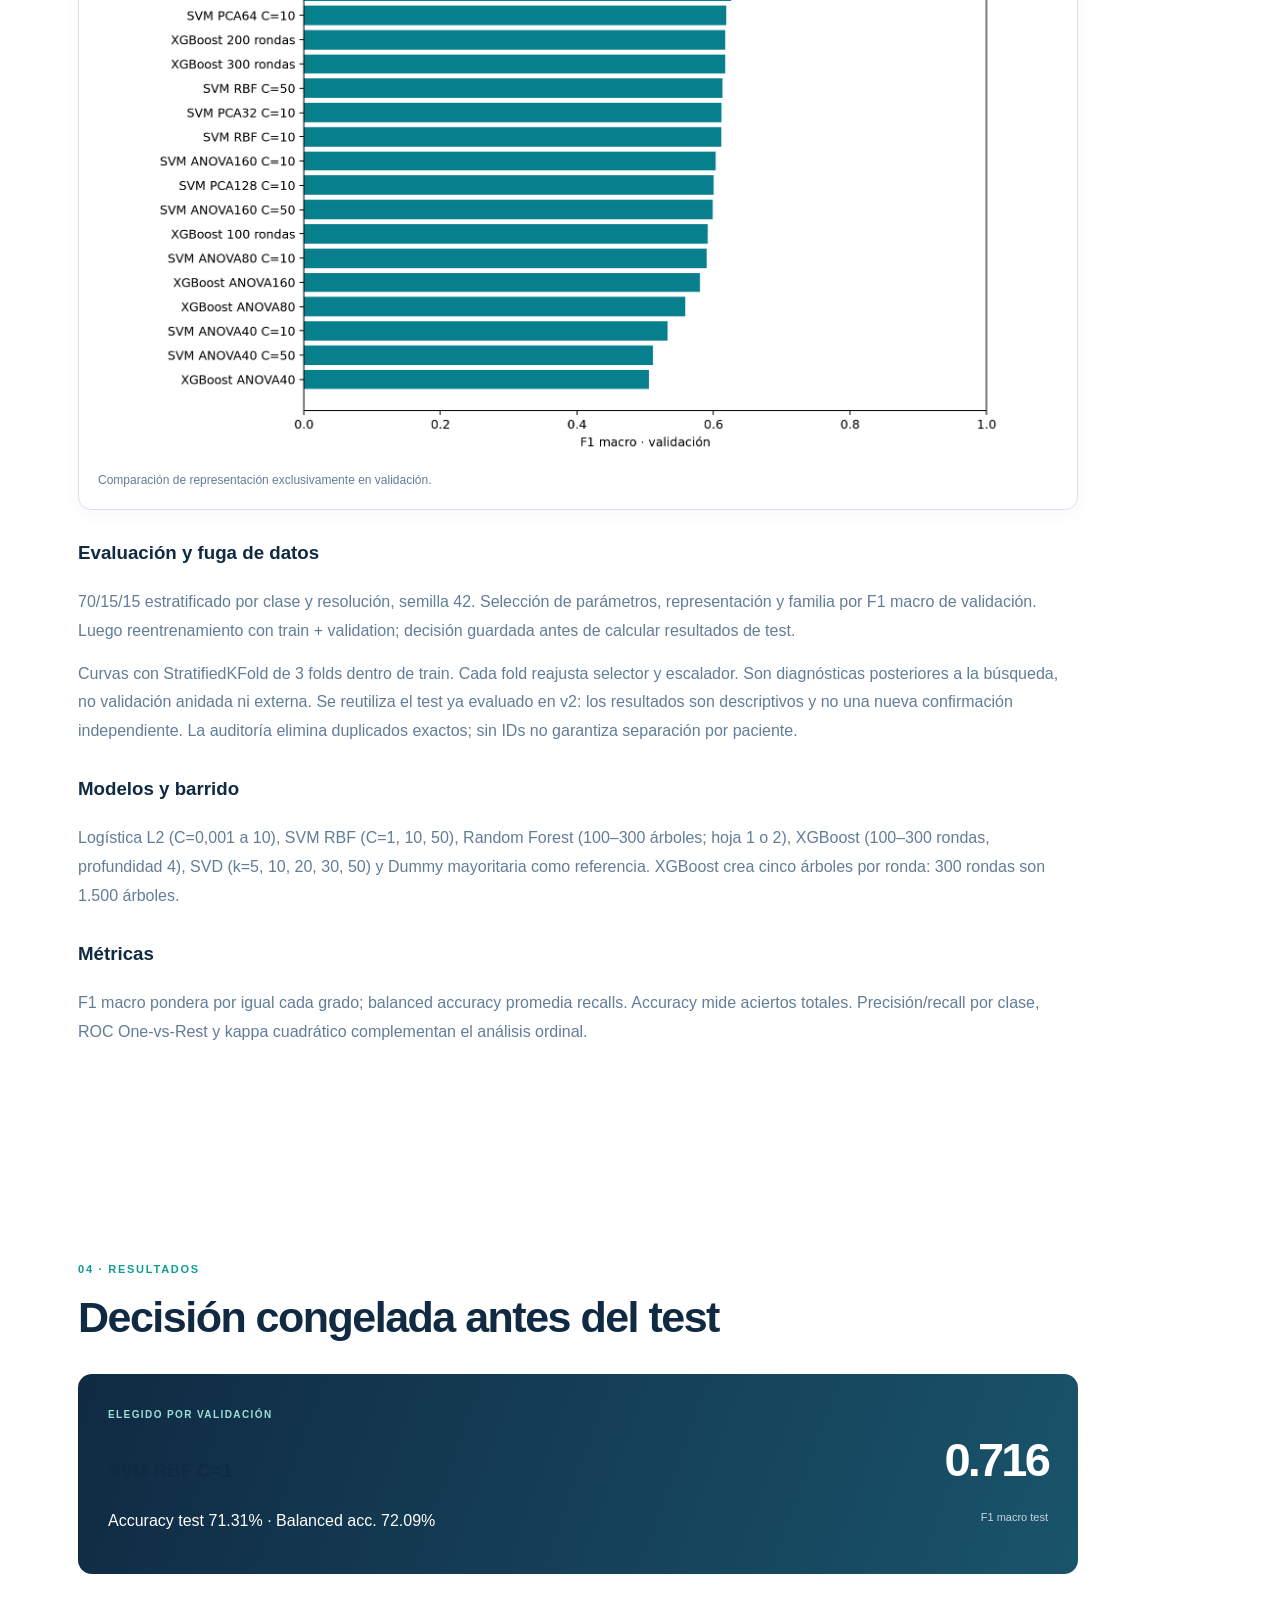
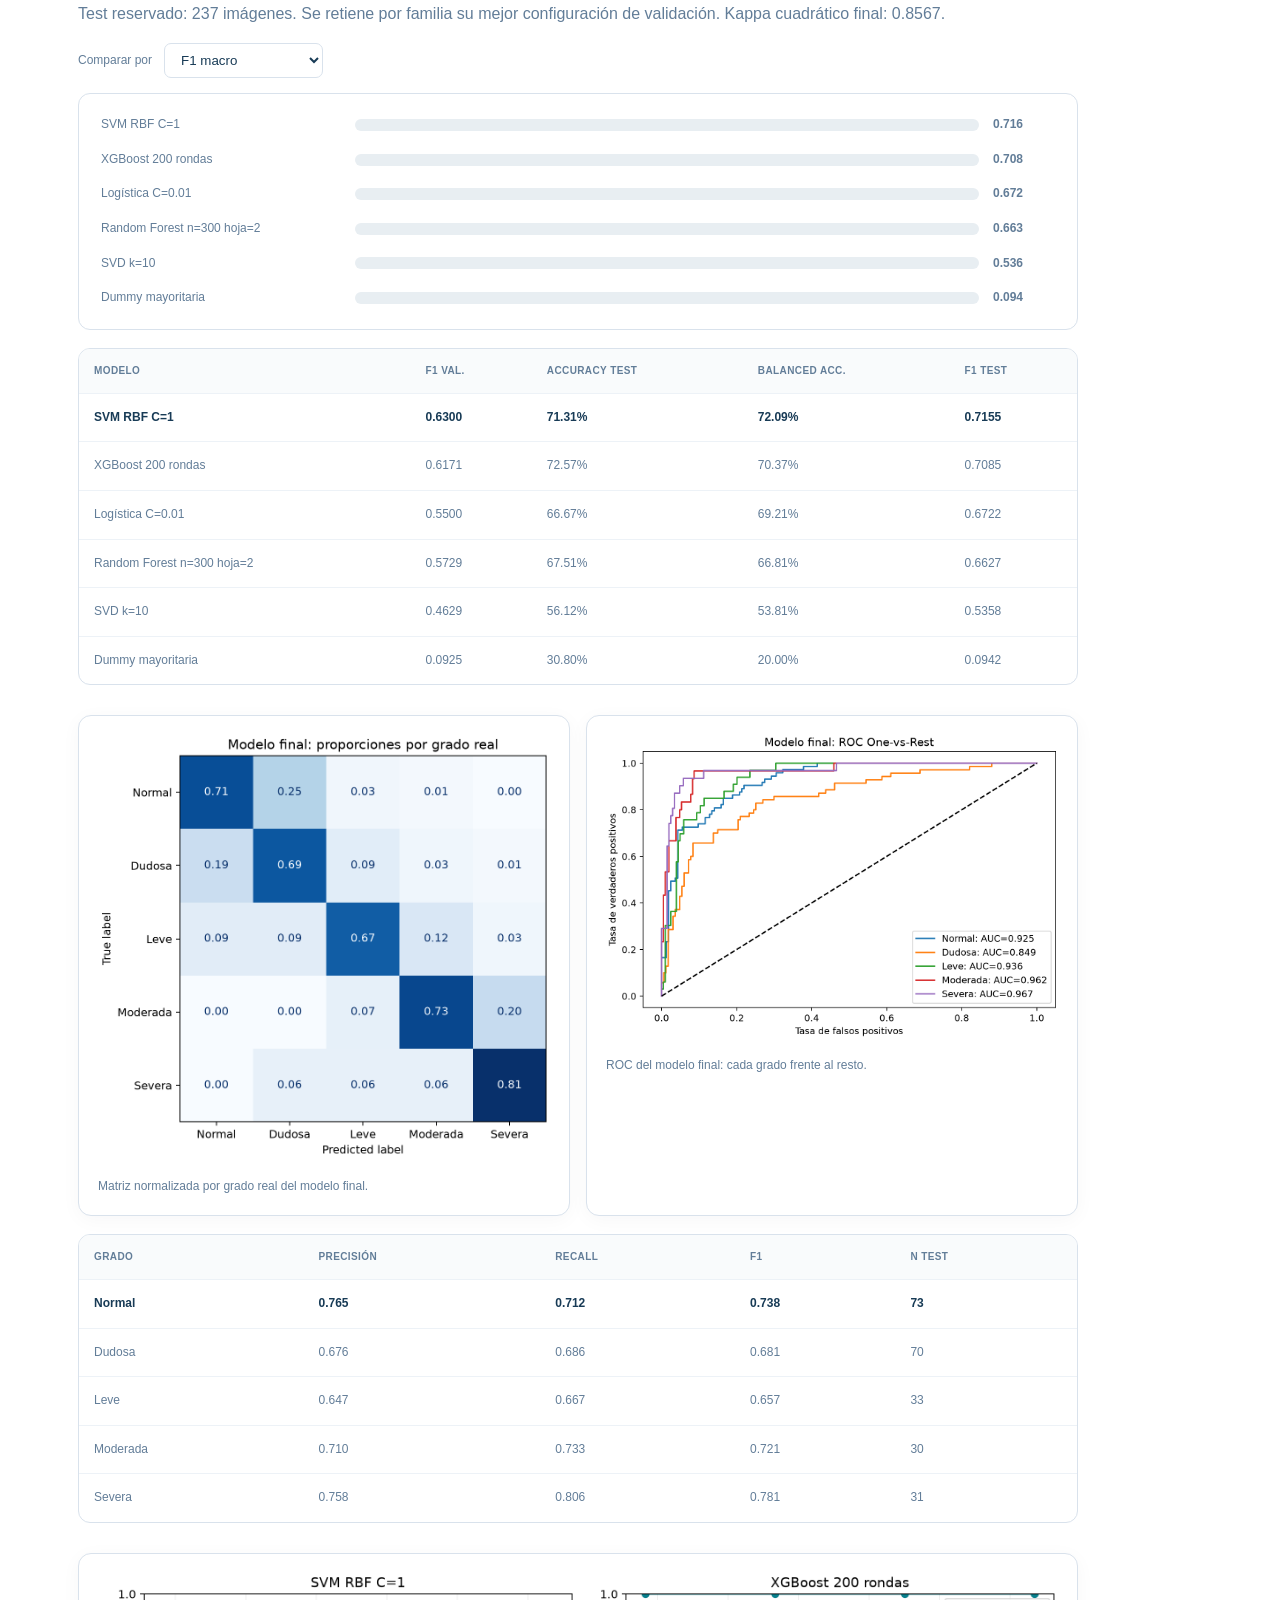
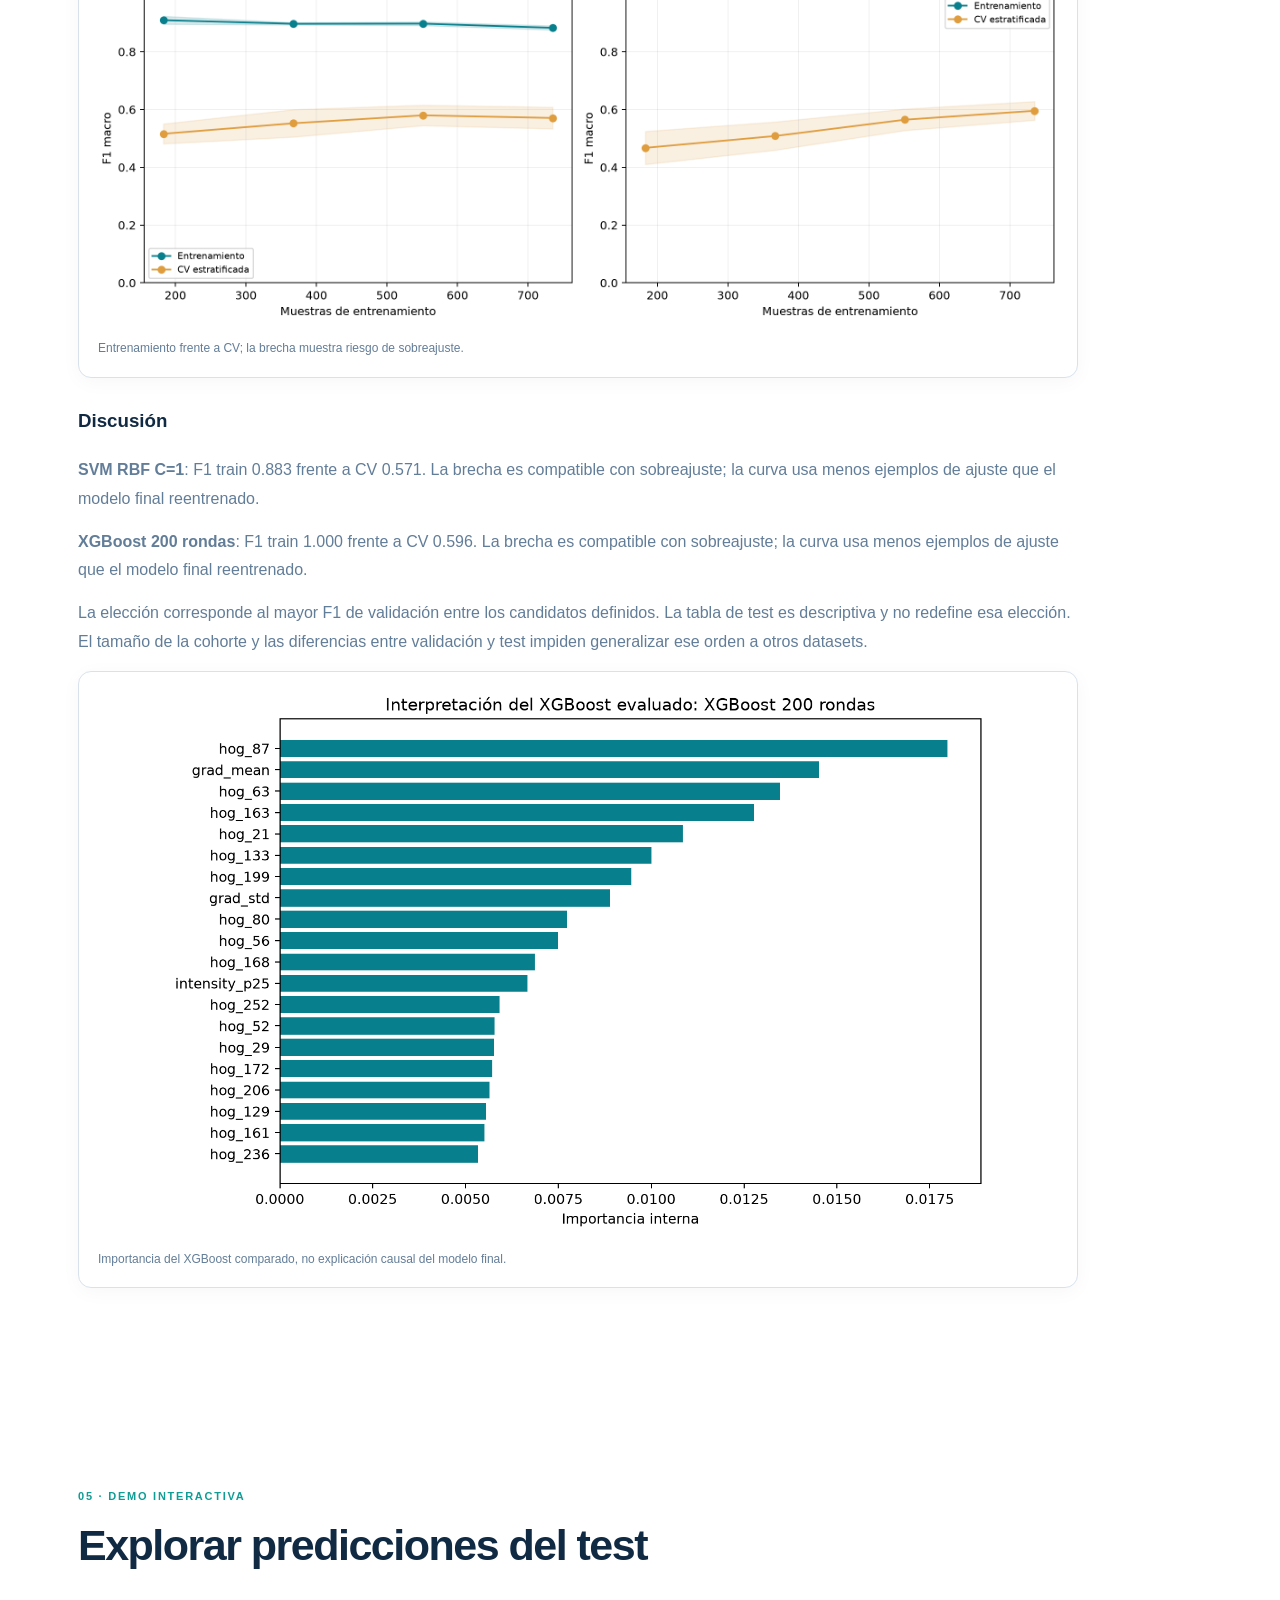
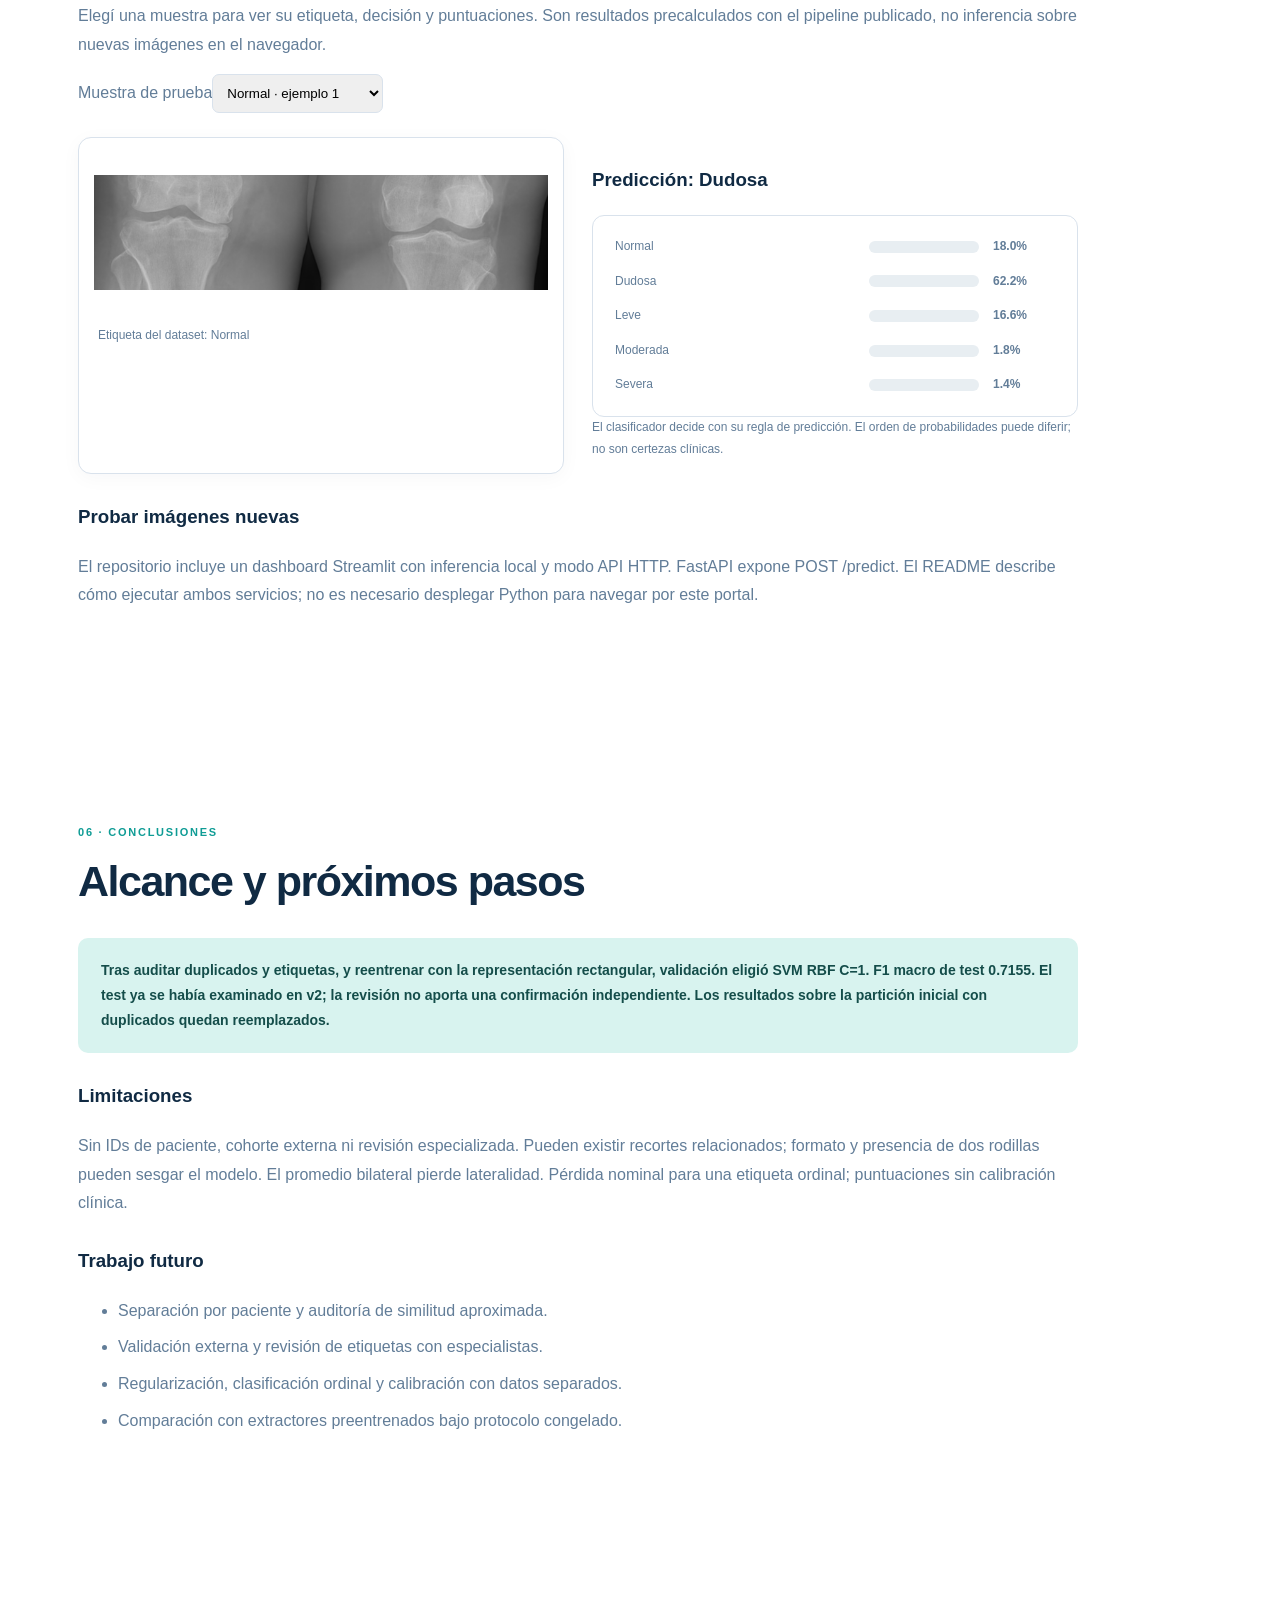
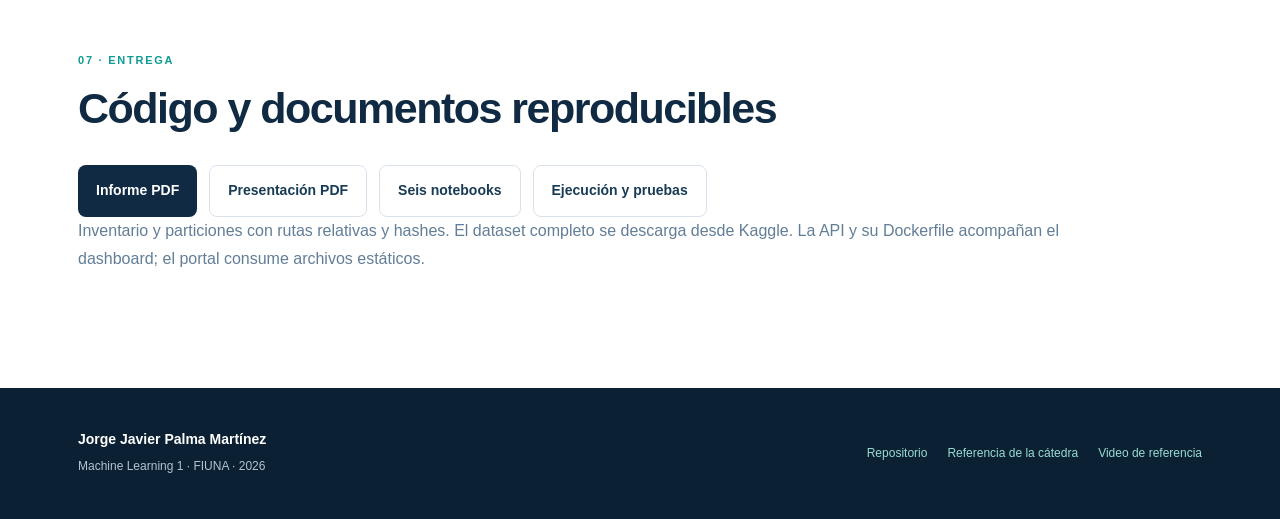
==== commit f015d28e: "Integrar entrada rectangular con mascara y limpieza reproducible en notebooks" ====
--- a/docs/index.html
+++ b/docs/index.html
@@ -1 +1 @@
-<!doctype html><html lang="es"><head><meta charset="utf-8"><meta name="viewport" content="width=device-width,initial-scale=1"><title>Artrosis de rodilla · Proyecto final ML1 FIUNA</title><meta name="description" content="Clasificación de grados de artrosis con evaluación depurada, selección de variables y demo académica."><link rel="stylesheet" href="assets/site.css"><script defer src="assets/site.js"></script></head><body><header class="topbar"><a class="brand" href="#inicio">ML1 · FIUNA 2026</a><button class="menu-toggle" aria-label="Abrir navegación" aria-expanded="false">☰</button><nav class="nav-links" aria-label="Navegación principal"><a href="#proyecto">Proyecto</a><a href="#datos">Datos</a><a href="#metodo">Método</a><a href="#resultados">Resultados</a><a href="#demo">Demo</a><a href="#entregables">Entrega</a></nav></header><main><section class="hero" id="inicio"><div><p class="eyebrow">PROYECTO FINAL · INGENIERÍA ELECTRÓNICA</p><h1>Artrosis de rodilla con <span>Machine Learning</span></h1><p class="hero-lede">Cinco grados y una evaluación reconstruida después de auditar duplicados.</p><div class="hero-actions"><a class="button primary" href="#demo">Explorar demo</a><a class="button secondary" href="https://github.com/J-Palma/ML1_2026-2">Código en GitHub ↗</a></div><p class="hero-context">Facultad de Ingeniería · Universidad Nacional de Asunción<br>Machine Learning 1 (23433) · Semestre 2026<br><strong>Jorge Javier Palma Martínez</strong><br><a href="mailto:jpalma@fiuna.edu.py">jpalma@fiuna.edu.py</a> · <a href="https://github.com/J-Palma">GitHub: J-Palma</a></p></div><div class="hero-visual"><div class="hero-center"><strong>0.721</strong><small>F1 macro · test reservado</small><strong>160 variables</strong><small>seleccionadas de 320</small></div></div></section><section class="notice"><p><strong>Prototipo académico.</strong> No usar para diagnóstico ni decisiones clínicas. Versión: deduplicated-v2-2026-11-22.</p></section><section class="section" id="proyecto"><p class="eyebrow">01 · PROBLEMA</p><h2>Clasificar cinco grados de severidad</h2><div class="section-copy technical-copy"><p>La entrada es una radiografía y la etiqueta es Normal, Dudosa, Leve, Moderada o Severa (0–4). Son categorías ordenadas; los clasificadores entrenan como multiclase nominal.</p><h3>Justificación</h3><p>Se estudia si combinaciones aprendidas de intensidad, bordes y textura distinguen grados en imágenes de diferente contraste y formato. El experimento compara métodos; no demuestra superioridad frente a especialistas.</p><h3>Objetivo general</h3><p>Desarrollar un pipeline reproducible de clasificación de artrosis.</p><h3>Objetivos específicos</h3><ol><li>Auditar calidad, duplicados y etiquetas.</li><li>Extraer descriptores conservando la geometría.</li><li>Comparar selección ANOVA, PCA y modelos clásicos con validación.</li><li>Evaluar errores y presentar una demo, API y dashboard.</li></ol></div></section><section class="section" id="datos"><p class="eyebrow">02 · AUDITORÍA Y EDA</p><h2>1576 imágenes únicas elegibles</h2><div class="section-copy technical-copy"><p>Fuente: <a href="https://www.kaggle.com/datasets/hafiznouman786/annotated-dataset-for-knee-arthritis-detection">Annotated Dataset for Knee Arthritis Detection, Kaggle</a>. De 1650 originales se excluyeron 6 imágenes de 3 grupos con etiquetas contradictorias y 68 copias exactas. Se conservó una imagen por hash de píxeles.</p><p><strong>Particiones:</strong> 1103 train, 236 validación y 237 test. No comparten hashes idénticos. Se mantienen originales e inventario de inclusión.</p><p><strong>Corrección del protocolo:</strong> las cifras anteriores sobre 1.650 imágenes se reemplazaron: había 30 grupos duplicados entre particiones. Sin IDs de pacientes, todavía pueden existir recortes relacionados o duplicados aproximados.</p><div class="figure-grid"><figure class="figure-card"><a href="assets/distribucion_clases.png" target="_blank"><img loading="lazy" src="assets/distribucion_clases.png" alt="EDA 1. Distribución por grado después de depurar; persiste el desbalance."></a><figcaption>EDA 1. Distribución por grado después de depurar; persiste el desbalance.</figcaption></figure><figure class="figure-card"><a href="assets/eda_resoluciones.png" target="_blank"><img loading="lazy" src="assets/eda_resoluciones.png" alt="EDA 2. Se mantienen ambas resoluciones; no son un criterio de exclusión."></a><figcaption>EDA 2. Se mantienen ambas resoluciones; no son un criterio de exclusión.</figcaption></figure></div><figure class="figure-card"><a href="assets/eda_resolucion_por_grado.png" target="_blank"><img loading="lazy" src="assets/eda_resolucion_por_grado.png" alt="EDA 3. El formato sigue asociado al grado y puede introducir atajos visuales."></a><figcaption>EDA 3. El formato sigue asociado al grado y puede introducir atajos visuales.</figcaption></figure><div class="table-wrap"><table><thead><tr><th>Grado</th><th>Imágenes únicas</th></tr></thead><tbody><tr><td>Normal</td><td>479</td></tr><tr><td>Dudosa</td><td>469</td></tr><tr><td>Leve</td><td>219</td></tr><tr><td>Moderada</td><td>203</td></tr><tr><td>Severa</td><td>206</td></tr></tbody></table></div><p><strong>Faltantes:</strong> extracción detenida ante imágenes ilegibles; no se imputan píxeles. <strong>Atípicos:</strong> no se eliminan por severidad o resolución; sin auditoría clínica. <strong>Codificación:</strong> etiquetas 0–4 y descriptores numéricos sin OneHotEncoder. <strong>Escalado:</strong> StandardScaler para modelos lineales, SVM, PCA y SVD; árboles sin ese escalado.</p></div></section><section class="section" id="metodo"><p class="eyebrow">03 · METODOLOGÍA</p><h2>De la radiografía al modelo final</h2><div class="section-copy technical-copy"><p>Escala de grises, separación por la mitad de imágenes de al menos 500 píxeles de ancho, ajuste proporcional a 256 × 256 y CLAHE (clip limit 1,5). La regla de anchura es específica del dataset; no detecta anatomía. En estudios bilaterales se promedian descriptores: la predicción corresponde al estudio, no a cada rodilla.</p><figure class="figure-card"><a href="assets/acondicionamiento_radiografias.png" target="_blank"><img loading="lazy" src="assets/acondicionamiento_radiografias.png" alt="Entrada real al extractor: relleno negro para conservar proporción y realce CLAHE."></a><figcaption>Entrada real al extractor: relleno negro para conservar proporción y realce CLAHE.</figcaption></figure><h3>Características y selección</h3><p>320 descriptores: 5 de intensidad, 3 de gradientes/Laplaciano, 16 bins de histograma, 8 estadísticas espaciales y 288 HOG. Se comparó ANOVA (40, 80 y 160 variables), PCA (32, 64 y 128 componentes) y subespacios SVD sobre píxeles 64 × 64. El percentil 25 es constante en train por el fondo; ANOVA no lo favorece.</p><p><strong>Elegido:</strong> SVM ANOVA160 C=10 con F1 macro de validación 0.5881. El modelo final conserva 160 variables. PCA se evaluó, pero no se eligió.</p><figure class="figure-card"><a href="assets/feature_engineering_validation.png" target="_blank"><img loading="lazy" src="assets/feature_engineering_validation.png" alt="Comparación de representación exclusivamente en validación."></a><figcaption>Comparación de representación exclusivamente en validación.</figcaption></figure><h3>Evaluación y fuga de datos</h3><p>70/15/15 estratificado por clase y resolución, semilla 42. Selección de parámetros, representación y familia por F1 macro de validación. Luego reentrenamiento con train + validation; decisión guardada antes de calcular resultados de test.</p><p>Curvas con StratifiedKFold de 3 folds dentro de train. Cada fold reajusta selector y escalador. Son diagnósticas posteriores a la búsqueda, no validación anidada ni externa. La auditoría elimina duplicados exactos; sin IDs no garantiza separación por paciente.</p><h3>Modelos y barrido</h3><p>Logística L2 (C=0,001 a 10), SVM RBF (C=1, 10, 50), Random Forest (100–300 árboles; hoja 1 o 2), XGBoost (100–300 rondas, profundidad 4), SVD (k=5, 10, 20, 30, 50) y Dummy mayoritaria como referencia. XGBoost crea cinco árboles por ronda: 300 rondas son 1.500 árboles.</p><h3>Métricas</h3><p>F1 macro pondera por igual cada grado; balanced accuracy promedia recalls. Accuracy mide aciertos totales. Precisión/recall por clase, ROC One-vs-Rest y kappa cuadrático complementan el análisis ordinal.</p></div></section><section class="section" id="resultados"><p class="eyebrow">04 · RESULTADOS</p><h2>Decisión congelada antes del test</h2><div class="section-copy technical-copy"><div class="winner-card"><div><span class="winner-label">ELEGIDO POR VALIDACIÓN</span><h3>SVM ANOVA160 C=10</h3><p>Accuracy test 73.00% · Balanced acc. 71.85%</p></div><div class="winner-score"><span>0.721</span><small>F1 macro test</small></div></div><p>Test reservado: 237 imágenes. Se retiene por familia su mejor configuración de validación. Kappa cuadrático final: 0.8485.</p><div class="metric-controls"><label for="metric-select">Comparar por</label><select id="metric-select"><option value="F1 Macro">F1 macro</option><option value="Accuracy (%)">Accuracy</option><option value="Balanced Acc (%)">Balanced accuracy</option></select></div><div id="model-chart" class="model-chart"></div><div class="table-wrap"><table><thead><tr><th>Modelo</th><th>F1 val.</th><th>Accuracy test</th><th>Balanced acc.</th><th>F1 test</th></tr></thead><tbody><tr><td>SVM ANOVA160 C=10</td><td>0.5881</td><td>73.00%</td><td>71.85%</td><td>0.7207</td></tr><tr><td>XGBoost 300 rondas</td><td>0.5565</td><td>71.73%</td><td>68.34%</td><td>0.6847</td></tr><tr><td>Random Forest n=300 hoja=2</td><td>0.5438</td><td>67.09%</td><td>63.12%</td><td>0.6436</td></tr><tr><td>Logística C=0.1</td><td>0.5630</td><td>65.40%</td><td>64.01%</td><td>0.6267</td></tr><tr><td>SVD k=10</td><td>0.4931</td><td>59.07%</td><td>56.59%</td><td>0.5645</td></tr><tr><td>Dummy mayoritaria</td><td>0.0925</td><td>30.80%</td><td>20.00%</td><td>0.0942</td></tr></tbody></table></div><div class="figure-grid"><figure class="figure-card"><a href="assets/final_confusion_normalizada.png" target="_blank"><img loading="lazy" src="assets/final_confusion_normalizada.png" alt="Matriz normalizada por grado real del modelo final."></a><figcaption>Matriz normalizada por grado real del modelo final.</figcaption></figure><figure class="figure-card"><a href="assets/modelos_avanzados_roc_curves.png" target="_blank"><img loading="lazy" src="assets/modelos_avanzados_roc_curves.png" alt="ROC del modelo final: cada grado frente al resto."></a><figcaption>ROC del modelo final: cada grado frente al resto.</figcaption></figure></div><div class="table-wrap"><table><thead><tr><th>Grado</th><th>Precisión</th><th>Recall</th><th>F1</th><th>N test</th></tr></thead><tbody><tr><td>Normal</td><td>0.738</td><td>0.849</td><td>0.790</td><td>73</td></tr><tr><td>Dudosa</td><td>0.719</td><td>0.657</td><td>0.687</td><td>70</td></tr><tr><td>Leve</td><td>0.607</td><td>0.515</td><td>0.557</td><td>33</td></tr><tr><td>Moderada</td><td>0.840</td><td>0.700</td><td>0.764</td><td>30</td></tr><tr><td>Severa</td><td>0.750</td><td>0.871</td><td>0.806</td><td>31</td></tr></tbody></table></div><figure class="figure-card"><a href="assets/modelos_avanzados_learning_curves.png" target="_blank"><img loading="lazy" src="assets/modelos_avanzados_learning_curves.png" alt="Entrenamiento frente a CV; la brecha muestra riesgo de sobreajuste."></a><figcaption>Entrenamiento frente a CV; la brecha muestra riesgo de sobreajuste.</figcaption></figure><h3>Discusión</h3><p><strong>SVM ANOVA160 C=10</strong>: F1 train 0.995 frente a CV 0.566. La brecha es compatible con sobreajuste; la curva usa menos ejemplos de ajuste que el modelo final reentrenado.</p><p><strong>XGBoost 300 rondas</strong>: F1 train 1.000 frente a CV 0.553. La brecha es compatible con sobreajuste; la curva usa menos ejemplos de ajuste que el modelo final reentrenado.</p><p>El modelo final encabeza esta comparación. No se aisló una causa de superioridad: la combinación de selección y SVM fue la que obtuvo el mayor F1 de validación entre los candidatos predefinidos. El tamaño de la cohorte y las diferencias entre validación y test impiden generalizar ese orden a otros datasets.</p><figure class="figure-card"><a href="assets/modelos_avanzados_feature_importance.png" target="_blank"><img loading="lazy" src="assets/modelos_avanzados_feature_importance.png" alt="Importancia del XGBoost comparado, no explicación causal del SVM final."></a><figcaption>Importancia del XGBoost comparado, no explicación causal del SVM final.</figcaption></figure></div></section><section class="section" id="demo"><p class="eyebrow">05 · DEMO INTERACTIVA</p><h2>Explorar predicciones del test</h2><div class="section-copy technical-copy"><p>Elegí una muestra para ver su etiqueta, decisión y puntuaciones. Son resultados precalculados con el pipeline publicado, no inferencia sobre nuevas imágenes en el navegador.</p><label for="sample-select">Muestra de prueba</label><select id="sample-select"></select><div class="demo-grid"><figure class="figure-card"><img id="demo-image" alt="Radiografía de la muestra elegida"><figcaption id="demo-label"></figcaption></figure><div><h3 id="demo-prediction"></h3><div id="demo-probabilities" class="model-chart"></div><p class="small-note">SVM decide con su regla de clasificación. El orden de probabilidades puede diferir; no son certezas clínicas.</p></div></div><h3>Probar imágenes nuevas</h3><p>El repositorio incluye un dashboard Streamlit con inferencia local y modo API HTTP. FastAPI expone POST /predict. El README describe cómo ejecutar ambos servicios; no es necesario desplegar Python para navegar por este portal.</p></div></section><section class="section" id="limites"><p class="eyebrow">06 · CONCLUSIONES</p><h2>Alcance y próximos pasos</h2><div class="section-copy technical-copy"><p class="conclusion">Tras auditar duplicados y etiquetas, validación eligió SVM con 160 descriptores. F1 macro de test 0.7207. Los resultados antiguos quedan reemplazados; no son comparables por el cambio de muestra y partición.</p><h3>Limitaciones</h3><p>Sin IDs de paciente, cohorte externa ni revisión especializada. Pueden existir recortes relacionados; formato y presencia de dos rodillas pueden sesgar el modelo. El promedio bilateral pierde lateralidad. Pérdida nominal para una etiqueta ordinal; puntuaciones sin calibración clínica.</p><h3>Trabajo futuro</h3><ul><li>Separación por paciente y auditoría de similitud aproximada.</li><li>Validación externa y revisión de etiquetas con especialistas.</li><li>Regularización, clasificación ordinal y calibración con datos separados.</li><li>Comparación con extractores preentrenados bajo protocolo congelado.</li></ul></div></section><section class="section" id="entregables"><p class="eyebrow">07 · ENTREGA</p><h2>Código y documentos reproducibles</h2><div class="section-copy technical-copy"><div class="hero-actions"><a class="button primary" href="https://github.com/J-Palma/ML1_2026-2/blob/main/TP_4/proyecto-rodilla/reports/informe_final.pdf">Informe PDF</a><a class="button secondary" href="https://github.com/J-Palma/ML1_2026-2/blob/main/TP_4/proyecto-rodilla/presentation/slides.pdf">Presentación PDF</a><a class="button secondary" href="https://github.com/J-Palma/ML1_2026-2/tree/main/TP_4/proyecto-rodilla/notebooks">Seis notebooks</a><a class="button secondary" href="https://github.com/J-Palma/ML1_2026-2/blob/main/TP_4/proyecto-rodilla/README.md">Ejecución y pruebas</a></div><p>Inventario y particiones con rutas relativas y hashes. El dataset completo se descarga desde Kaggle. La API y su Dockerfile acompañan el dashboard; el portal consume archivos estáticos.</p></div></section></main><footer class="footer"><div><strong>Jorge Javier Palma Martínez</strong><p>Machine Learning 1 · FIUNA · 2026</p></div><div class="footer-links"><a href="https://github.com/J-Palma/ML1_2026-2">Repositorio</a><a href="https://github.com/carlobeni/Machine-Learning">Referencia de la cátedra</a><a href="https://www.youtube.com/watch?v=isgBodVA2C4">Video de referencia</a></div></footer></body></html>+<!doctype html><html lang="es"><head><meta charset="utf-8"><meta name="viewport" content="width=device-width,initial-scale=1"><title>Artrosis de rodilla · Proyecto final ML1 FIUNA</title><meta name="description" content="Clasificación de grados de artrosis con evaluación depurada, selección de variables y demo académica."><link rel="stylesheet" href="assets/site.css?v=rectangular-masked-v3-2026-11-22"><script defer src="assets/site.js?v=rectangular-masked-v3-2026-11-22"></script></head><body><header class="topbar"><a class="brand" href="#inicio">ML1 · FIUNA 2026</a><button class="menu-toggle" aria-label="Abrir navegación" aria-expanded="false">☰</button><nav class="nav-links" aria-label="Navegación principal"><a href="#proyecto">Proyecto</a><a href="#datos">Datos</a><a href="#metodo">Método</a><a href="#resultados">Resultados</a><a href="#demo">Demo</a><a href="#entregables">Entrega</a></nav></header><main><section class="hero" id="inicio"><div><p class="eyebrow">PROYECTO FINAL · INGENIERÍA ELECTRÓNICA</p><h1>Artrosis de rodilla con <span>Machine Learning</span></h1><p class="hero-lede">Cinco grados y una evaluación reconstruida después de auditar duplicados.</p><div class="hero-actions"><a class="button primary" href="#demo">Explorar demo</a><a class="button secondary" href="https://github.com/J-Palma/ML1_2026-2">Código en GitHub ↗</a></div><p class="hero-context">Facultad de Ingeniería · Universidad Nacional de Asunción<br>Machine Learning 1 (23433) · Semestre 2026<br><strong>Jorge Javier Palma Martínez</strong><br><a href="mailto:jpalma@fiuna.edu.py">jpalma@fiuna.edu.py</a> · <a href="https://github.com/J-Palma">GitHub: J-Palma</a></p></div><div class="hero-visual"><div class="hero-center"><strong>0.716</strong><small>F1 macro · test reservado</small><strong>288 variables</strong><small>seleccionadas de 288</small></div></div></section><section class="notice"><p><strong>Prototipo académico.</strong> No usar para diagnóstico ni decisiones clínicas. Versión: rectangular-masked-v3-2026-11-22.</p></section><section class="section" id="proyecto"><p class="eyebrow">01 · PROBLEMA</p><h2>Clasificar cinco grados de severidad</h2><div class="section-copy technical-copy"><p>La entrada es una radiografía y la etiqueta es Normal, Dudosa, Leve, Moderada o Severa (0–4). Son categorías ordenadas; los clasificadores entrenan como multiclase nominal.</p><h3>Justificación</h3><p>Se estudia si combinaciones aprendidas de intensidad, bordes y textura distinguen grados en imágenes de diferente contraste y formato. El experimento compara métodos; no demuestra superioridad frente a especialistas.</p><h3>Objetivo general</h3><p>Desarrollar un pipeline reproducible de clasificación de artrosis.</p><h3>Objetivos específicos</h3><ol><li>Auditar calidad, duplicados y etiquetas.</li><li>Extraer descriptores conservando la geometría.</li><li>Comparar selección ANOVA, PCA y modelos clásicos con validación.</li><li>Evaluar errores y presentar una demo, API y dashboard.</li></ol></div></section><section class="section" id="datos"><p class="eyebrow">02 · AUDITORÍA Y EDA</p><h2>1576 imágenes únicas elegibles</h2><div class="section-copy technical-copy"><p>Fuente: <a href="https://www.kaggle.com/datasets/hafiznouman786/annotated-dataset-for-knee-arthritis-detection">Annotated Dataset for Knee Arthritis Detection, Kaggle</a>. De 1650 originales se excluyeron 6 imágenes de 3 grupos con etiquetas contradictorias y 68 copias exactas. Se conservó una imagen por hash de píxeles.</p><p><strong>Particiones:</strong> 1103 train, 236 validación y 237 test. No comparten hashes idénticos. Se mantienen originales e inventario de inclusión. La copia limpia está en data/clean/Training y las exclusiones en data/excluded_images.csv.</p><p><strong>Corrección del protocolo:</strong> las cifras anteriores sobre 1.650 imágenes se reemplazaron: había 30 grupos duplicados entre particiones. Sin IDs de pacientes, todavía pueden existir recortes relacionados o duplicados aproximados.</p><div class="figure-grid"><figure class="figure-card"><a href="assets/distribucion_clases.png?v=rectangular-masked-v3-2026-11-22" target="_blank"><img loading="lazy" src="assets/distribucion_clases.png?v=rectangular-masked-v3-2026-11-22" alt="EDA 1. Distribución por grado después de depurar; persiste el desbalance."></a><figcaption>EDA 1. Distribución por grado después de depurar; persiste el desbalance.</figcaption></figure><figure class="figure-card"><a href="assets/eda_resoluciones.png?v=rectangular-masked-v3-2026-11-22" target="_blank"><img loading="lazy" src="assets/eda_resoluciones.png?v=rectangular-masked-v3-2026-11-22" alt="EDA 2. Se mantienen ambas resoluciones; no son un criterio de exclusión."></a><figcaption>EDA 2. Se mantienen ambas resoluciones; no son un criterio de exclusión.</figcaption></figure></div><figure class="figure-card"><a href="assets/eda_resolucion_por_grado.png?v=rectangular-masked-v3-2026-11-22" target="_blank"><img loading="lazy" src="assets/eda_resolucion_por_grado.png?v=rectangular-masked-v3-2026-11-22" alt="EDA 3. El formato sigue asociado al grado y puede introducir atajos visuales."></a><figcaption>EDA 3. El formato sigue asociado al grado y puede introducir atajos visuales.</figcaption></figure><div class="table-wrap"><table><thead><tr><th>Grado</th><th>Imágenes únicas</th></tr></thead><tbody><tr><td>Normal</td><td>479</td></tr><tr><td>Dudosa</td><td>469</td></tr><tr><td>Leve</td><td>219</td></tr><tr><td>Moderada</td><td>203</td></tr><tr><td>Severa</td><td>206</td></tr></tbody></table></div><p><strong>Faltantes:</strong> extracción detenida ante imágenes ilegibles; no se imputan píxeles. <strong>Atípicos:</strong> no se eliminan por severidad o resolución; sin auditoría clínica. <strong>Codificación:</strong> etiquetas 0–4 y descriptores numéricos sin OneHotEncoder. <strong>Escalado:</strong> StandardScaler para modelos lineales, SVM, PCA y SVD; árboles sin ese escalado.</p></div></section><section class="section" id="metodo"><p class="eyebrow">03 · METODOLOGÍA</p><h2>De la radiografía al modelo final</h2><div class="section-copy technical-copy"><p>Escala de grises, separación por la mitad de imágenes de al menos 500 píxeles de ancho, ajuste proporcional a 256 de ancho × 144 de alto y CLAHE (clip limit 1,5). La regla de anchura es específica del dataset; no detecta anatomía. En estudios bilaterales se promedian descriptores: la predicción corresponde al estudio, no a cada rodilla.</p><figure class="figure-card"><a href="assets/acondicionamiento_radiografias.png?v=rectangular-masked-v3-2026-11-22" target="_blank"><img loading="lazy" src="assets/acondicionamiento_radiografias.png?v=rectangular-masked-v3-2026-11-22" alt="Entrada rectangular real: proporción conservada, poco relleno añadido y CLAHE."></a><figcaption>Entrada rectangular real: proporción conservada, poco relleno añadido y CLAHE.</figcaption></figure><h3>Características y selección</h3><p>288 descriptores: 5 de intensidad, 3 de gradientes/Laplaciano, 16 bins de histograma, 8 estadísticas espaciales y 256 HOG. Se comparó ANOVA (40, 80 y 160 variables), PCA (32, 64 y 128 componentes) y subespacios SVD sobre píxeles 64 × 36. La máscara excluye el relleno añadido de estadísticas, histogramas y gradientes; no elimina el fondo original. HOG conserva proporciones sobre 160 × 96 píxeles.</p><p><strong>Elegido:</strong> SVM RBF C=1 con F1 macro de validación 0.6300. El modelo final conserva 288 variables. PCA se evaluó, pero no se eligió.</p><figure class="figure-card"><a href="assets/feature_engineering_validation.png?v=rectangular-masked-v3-2026-11-22" target="_blank"><img loading="lazy" src="assets/feature_engineering_validation.png?v=rectangular-masked-v3-2026-11-22" alt="Comparación de representación exclusivamente en validación."></a><figcaption>Comparación de representación exclusivamente en validación.</figcaption></figure><h3>Evaluación y fuga de datos</h3><p>70/15/15 estratificado por clase y resolución, semilla 42. Selección de parámetros, representación y familia por F1 macro de validación. Luego reentrenamiento con train + validation; decisión guardada antes de calcular resultados de test.</p><p>Curvas con StratifiedKFold de 3 folds dentro de train. Cada fold reajusta selector y escalador. Son diagnósticas posteriores a la búsqueda, no validación anidada ni externa. Se reutiliza el test ya evaluado en v2: los resultados son descriptivos y no una nueva confirmación independiente. La auditoría elimina duplicados exactos; sin IDs no garantiza separación por paciente.</p><h3>Modelos y barrido</h3><p>Logística L2 (C=0,001 a 10), SVM RBF (C=1, 10, 50), Random Forest (100–300 árboles; hoja 1 o 2), XGBoost (100–300 rondas, profundidad 4), SVD (k=5, 10, 20, 30, 50) y Dummy mayoritaria como referencia. XGBoost crea cinco árboles por ronda: 300 rondas son 1.500 árboles.</p><h3>Métricas</h3><p>F1 macro pondera por igual cada grado; balanced accuracy promedia recalls. Accuracy mide aciertos totales. Precisión/recall por clase, ROC One-vs-Rest y kappa cuadrático complementan el análisis ordinal.</p></div></section><section class="section" id="resultados"><p class="eyebrow">04 · RESULTADOS</p><h2>Decisión congelada antes del test</h2><div class="section-copy technical-copy"><div class="winner-card"><div><span class="winner-label">ELEGIDO POR VALIDACIÓN</span><h3>SVM RBF C=1</h3><p>Accuracy test 71.31% · Balanced acc. 72.09%</p></div><div class="winner-score"><span>0.716</span><small>F1 macro test</small></div></div><p>Test reservado: 237 imágenes. Se retiene por familia su mejor configuración de validación. Kappa cuadrático final: 0.8567.</p><div class="metric-controls"><label for="metric-select">Comparar por</label><select id="metric-select"><option value="F1 Macro">F1 macro</option><option value="Accuracy (%)">Accuracy</option><option value="Balanced Acc (%)">Balanced accuracy</option></select></div><div id="model-chart" class="model-chart"></div><div class="table-wrap"><table><thead><tr><th>Modelo</th><th>F1 val.</th><th>Accuracy test</th><th>Balanced acc.</th><th>F1 test</th></tr></thead><tbody><tr><td>SVM RBF C=1</td><td>0.6300</td><td>71.31%</td><td>72.09%</td><td>0.7155</td></tr><tr><td>XGBoost 200 rondas</td><td>0.6171</td><td>72.57%</td><td>70.37%</td><td>0.7085</td></tr><tr><td>Logística C=0.01</td><td>0.5500</td><td>66.67%</td><td>69.21%</td><td>0.6722</td></tr><tr><td>Random Forest n=300 hoja=2</td><td>0.5729</td><td>67.51%</td><td>66.81%</td><td>0.6627</td></tr><tr><td>SVD k=10</td><td>0.4629</td><td>56.12%</td><td>53.81%</td><td>0.5358</td></tr><tr><td>Dummy mayoritaria</td><td>0.0925</td><td>30.80%</td><td>20.00%</td><td>0.0942</td></tr></tbody></table></div><div class="figure-grid"><figure class="figure-card"><a href="assets/final_confusion_normalizada.png?v=rectangular-masked-v3-2026-11-22" target="_blank"><img loading="lazy" src="assets/final_confusion_normalizada.png?v=rectangular-masked-v3-2026-11-22" alt="Matriz normalizada por grado real del modelo final."></a><figcaption>Matriz normalizada por grado real del modelo final.</figcaption></figure><figure class="figure-card"><a href="assets/modelos_avanzados_roc_curves.png?v=rectangular-masked-v3-2026-11-22" target="_blank"><img loading="lazy" src="assets/modelos_avanzados_roc_curves.png?v=rectangular-masked-v3-2026-11-22" alt="ROC del modelo final: cada grado frente al resto."></a><figcaption>ROC del modelo final: cada grado frente al resto.</figcaption></figure></div><div class="table-wrap"><table><thead><tr><th>Grado</th><th>Precisión</th><th>Recall</th><th>F1</th><th>N test</th></tr></thead><tbody><tr><td>Normal</td><td>0.765</td><td>0.712</td><td>0.738</td><td>73</td></tr><tr><td>Dudosa</td><td>0.676</td><td>0.686</td><td>0.681</td><td>70</td></tr><tr><td>Leve</td><td>0.647</td><td>0.667</td><td>0.657</td><td>33</td></tr><tr><td>Moderada</td><td>0.710</td><td>0.733</td><td>0.721</td><td>30</td></tr><tr><td>Severa</td><td>0.758</td><td>0.806</td><td>0.781</td><td>31</td></tr></tbody></table></div><figure class="figure-card"><a href="assets/modelos_avanzados_learning_curves.png?v=rectangular-masked-v3-2026-11-22" target="_blank"><img loading="lazy" src="assets/modelos_avanzados_learning_curves.png?v=rectangular-masked-v3-2026-11-22" alt="Entrenamiento frente a CV; la brecha muestra riesgo de sobreajuste."></a><figcaption>Entrenamiento frente a CV; la brecha muestra riesgo de sobreajuste.</figcaption></figure><h3>Discusión</h3><p><strong>SVM RBF C=1</strong>: F1 train 0.883 frente a CV 0.571. La brecha es compatible con sobreajuste; la curva usa menos ejemplos de ajuste que el modelo final reentrenado.</p><p><strong>XGBoost 200 rondas</strong>: F1 train 1.000 frente a CV 0.596. La brecha es compatible con sobreajuste; la curva usa menos ejemplos de ajuste que el modelo final reentrenado.</p><p>La elección corresponde al mayor F1 de validación entre los candidatos definidos. La tabla de test es descriptiva y no redefine esa elección. El tamaño de la cohorte y las diferencias entre validación y test impiden generalizar ese orden a otros datasets.</p><figure class="figure-card"><a href="assets/modelos_avanzados_feature_importance.png?v=rectangular-masked-v3-2026-11-22" target="_blank"><img loading="lazy" src="assets/modelos_avanzados_feature_importance.png?v=rectangular-masked-v3-2026-11-22" alt="Importancia del XGBoost comparado, no explicación causal del modelo final."></a><figcaption>Importancia del XGBoost comparado, no explicación causal del modelo final.</figcaption></figure></div></section><section class="section" id="demo"><p class="eyebrow">05 · DEMO INTERACTIVA</p><h2>Explorar predicciones del test</h2><div class="section-copy technical-copy"><p>Elegí una muestra para ver su etiqueta, decisión y puntuaciones. Son resultados precalculados con el pipeline publicado, no inferencia sobre nuevas imágenes en el navegador.</p><label for="sample-select">Muestra de prueba</label><select id="sample-select"></select><div class="demo-grid"><figure class="figure-card"><img id="demo-image" alt="Radiografía de la muestra elegida"><figcaption id="demo-label"></figcaption></figure><div><h3 id="demo-prediction"></h3><div id="demo-probabilities" class="model-chart"></div><p class="small-note">El clasificador decide con su regla de predicción. El orden de probabilidades puede diferir; no son certezas clínicas.</p></div></div><h3>Probar imágenes nuevas</h3><p>El repositorio incluye un dashboard Streamlit con inferencia local y modo API HTTP. FastAPI expone POST /predict. El README describe cómo ejecutar ambos servicios; no es necesario desplegar Python para navegar por este portal.</p></div></section><section class="section" id="limites"><p class="eyebrow">06 · CONCLUSIONES</p><h2>Alcance y próximos pasos</h2><div class="section-copy technical-copy"><p class="conclusion">Tras auditar duplicados y etiquetas, y reentrenar con la representación rectangular, validación eligió SVM RBF C=1. F1 macro de test 0.7155. El test ya se había examinado en v2; la revisión no aporta una confirmación independiente. Los resultados sobre la partición inicial con duplicados quedan reemplazados.</p><h3>Limitaciones</h3><p>Sin IDs de paciente, cohorte externa ni revisión especializada. Pueden existir recortes relacionados; formato y presencia de dos rodillas pueden sesgar el modelo. El promedio bilateral pierde lateralidad. Pérdida nominal para una etiqueta ordinal; puntuaciones sin calibración clínica.</p><h3>Trabajo futuro</h3><ul><li>Separación por paciente y auditoría de similitud aproximada.</li><li>Validación externa y revisión de etiquetas con especialistas.</li><li>Regularización, clasificación ordinal y calibración con datos separados.</li><li>Comparación con extractores preentrenados bajo protocolo congelado.</li></ul></div></section><section class="section" id="entregables"><p class="eyebrow">07 · ENTREGA</p><h2>Código y documentos reproducibles</h2><div class="section-copy technical-copy"><div class="hero-actions"><a class="button primary" href="https://github.com/J-Palma/ML1_2026-2/blob/main/TP_4/proyecto-rodilla/reports/informe_final.pdf">Informe PDF</a><a class="button secondary" href="https://github.com/J-Palma/ML1_2026-2/blob/main/TP_4/proyecto-rodilla/presentation/slides.pdf">Presentación PDF</a><a class="button secondary" href="https://github.com/J-Palma/ML1_2026-2/tree/main/TP_4/proyecto-rodilla/notebooks">Seis notebooks</a><a class="button secondary" href="https://github.com/J-Palma/ML1_2026-2/blob/main/TP_4/proyecto-rodilla/README.md">Ejecución y pruebas</a></div><p>Inventario y particiones con rutas relativas y hashes. El dataset completo se descarga desde Kaggle. La API y su Dockerfile acompañan el dashboard; el portal consume archivos estáticos.</p></div></section></main><footer class="footer"><div><strong>Jorge Javier Palma Martínez</strong><p>Machine Learning 1 · FIUNA · 2026</p></div><div class="footer-links"><a href="https://github.com/J-Palma/ML1_2026-2">Repositorio</a><a href="https://github.com/carlobeni/Machine-Learning">Referencia de la cátedra</a><a href="https://www.youtube.com/watch?v=isgBodVA2C4">Video de referencia</a></div></footer></body></html>
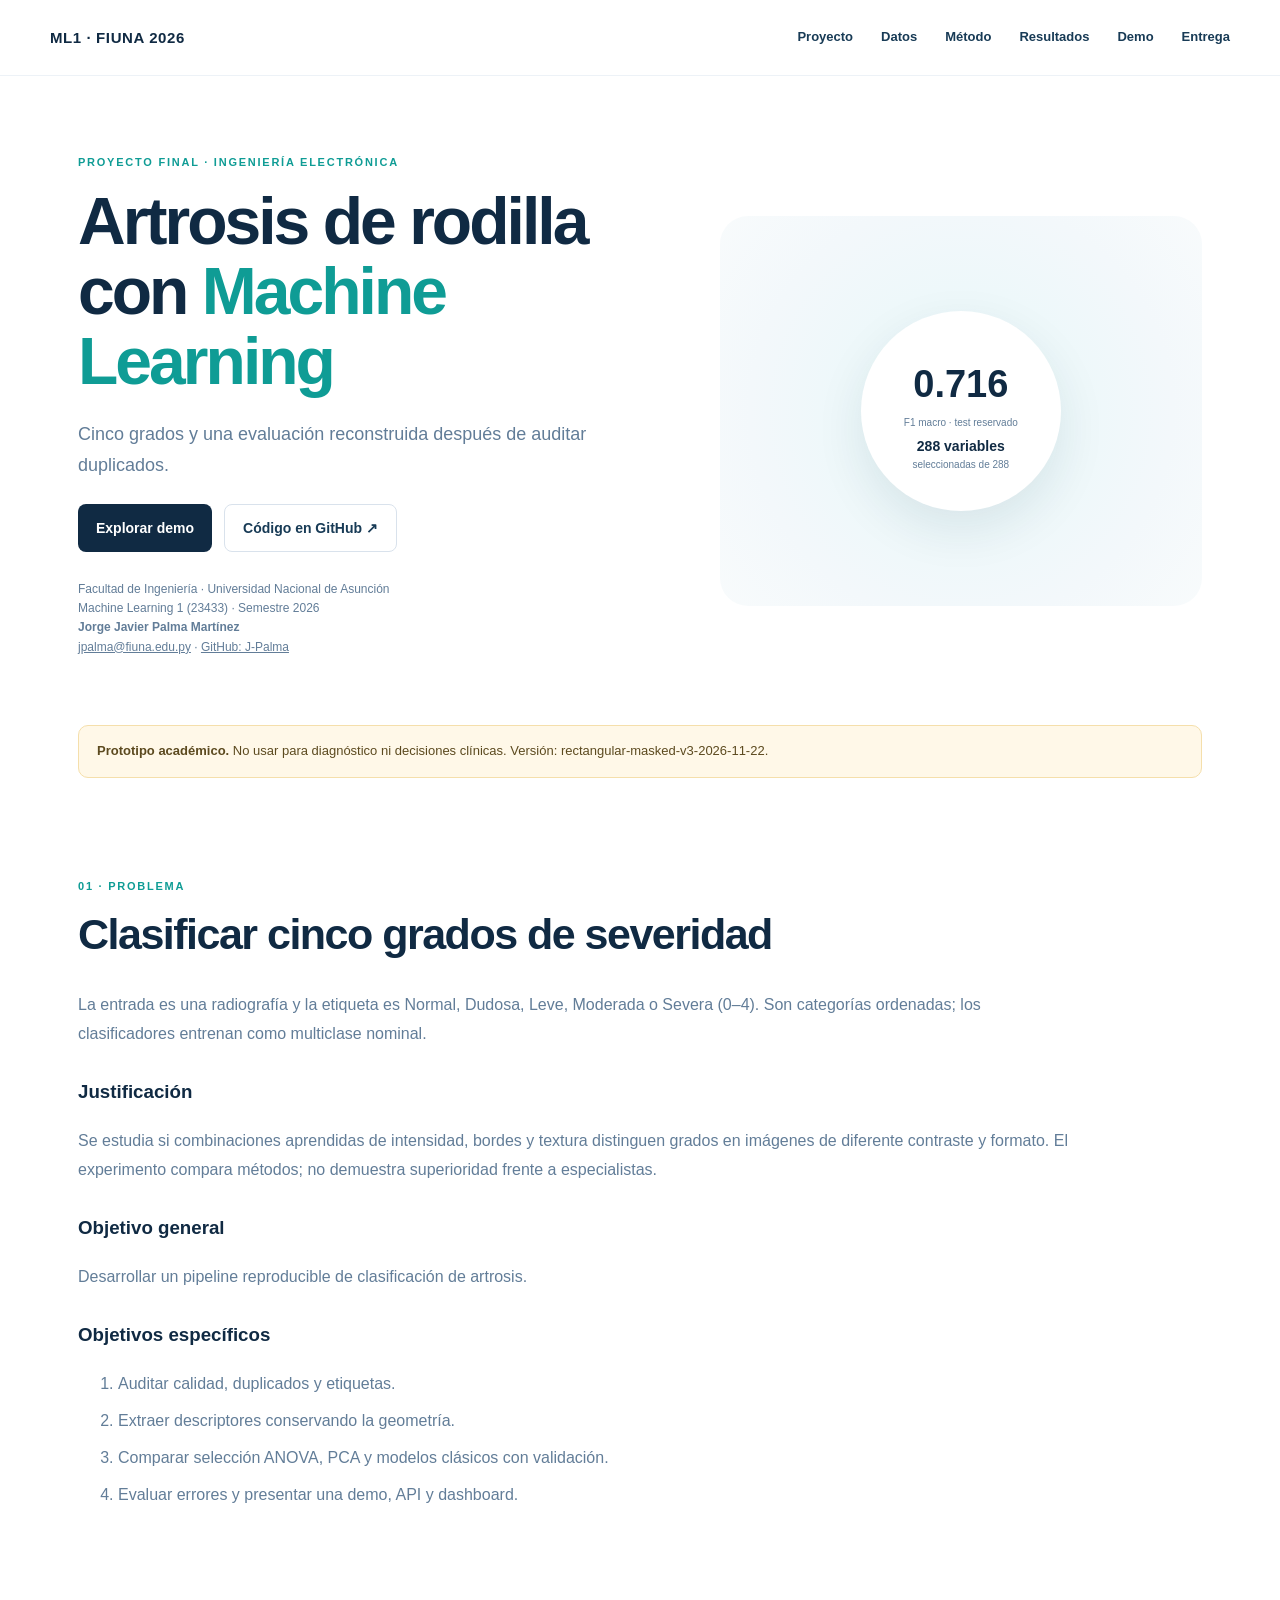
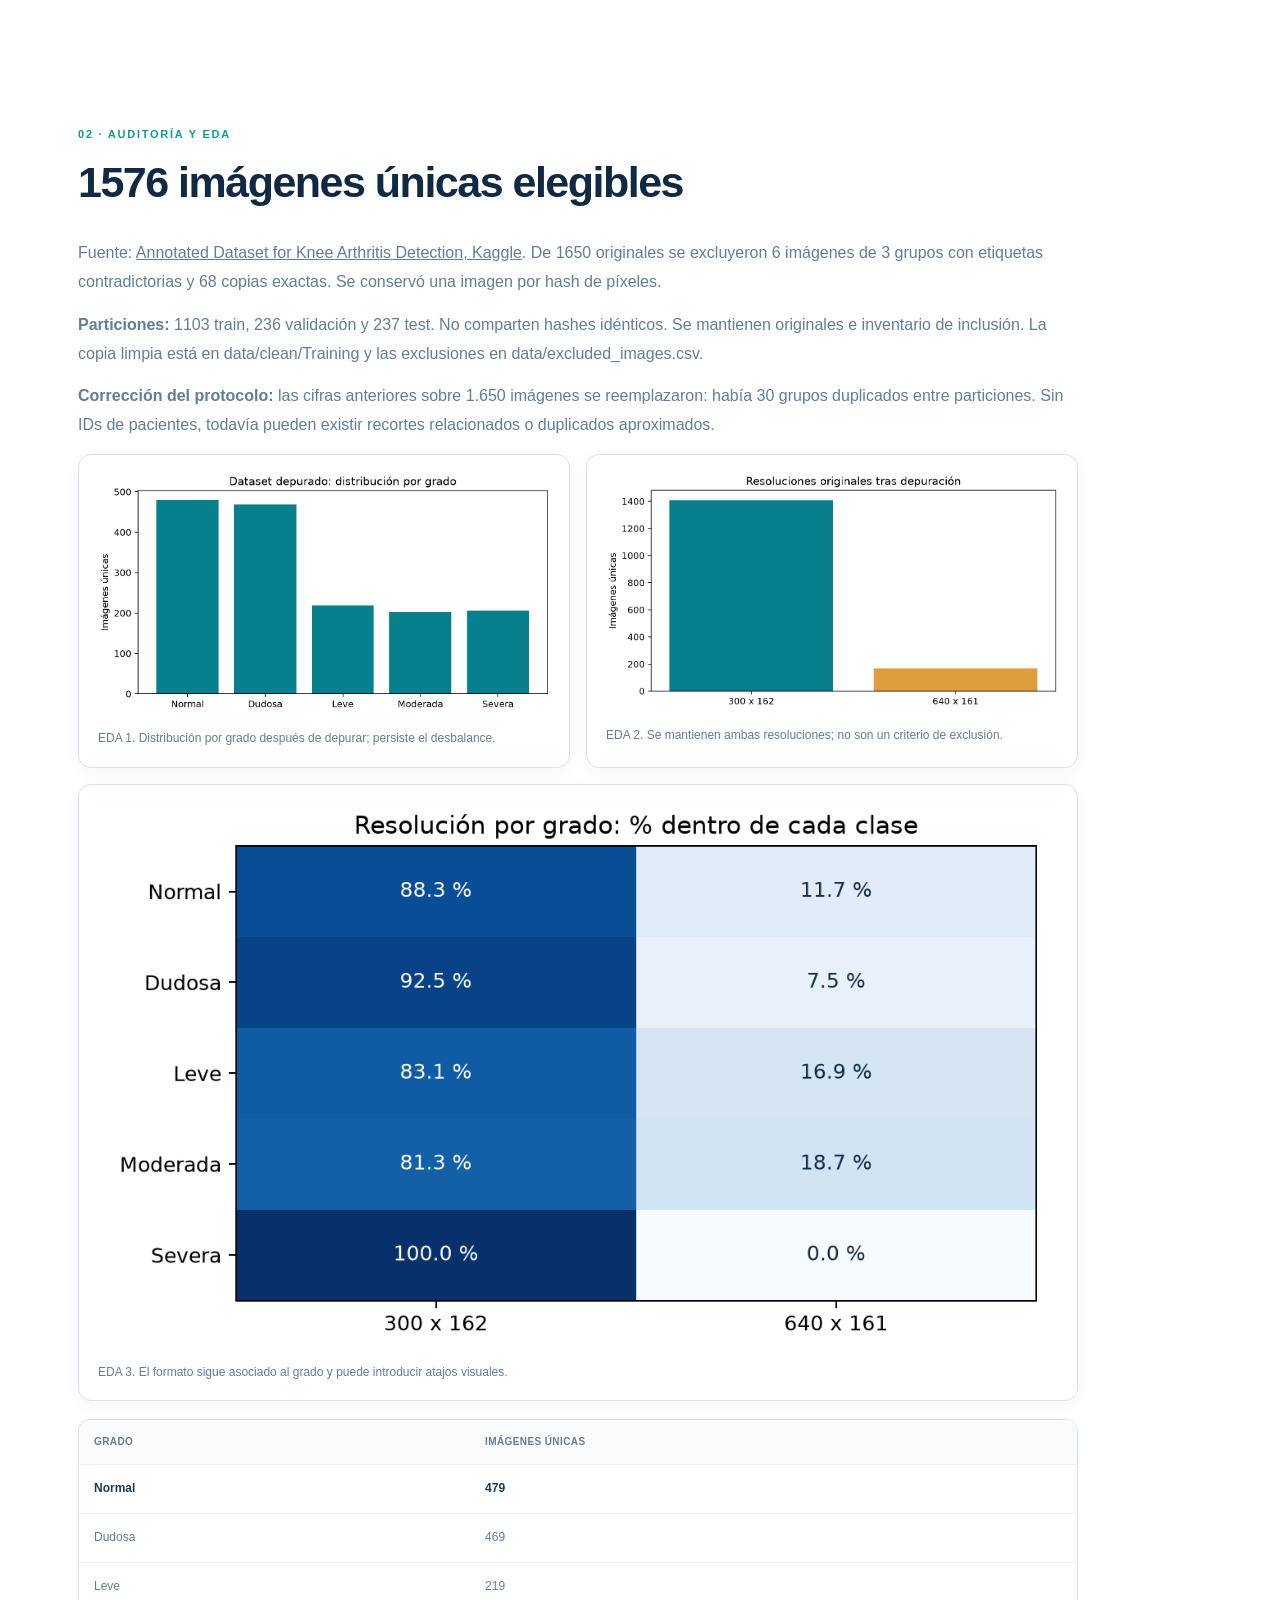
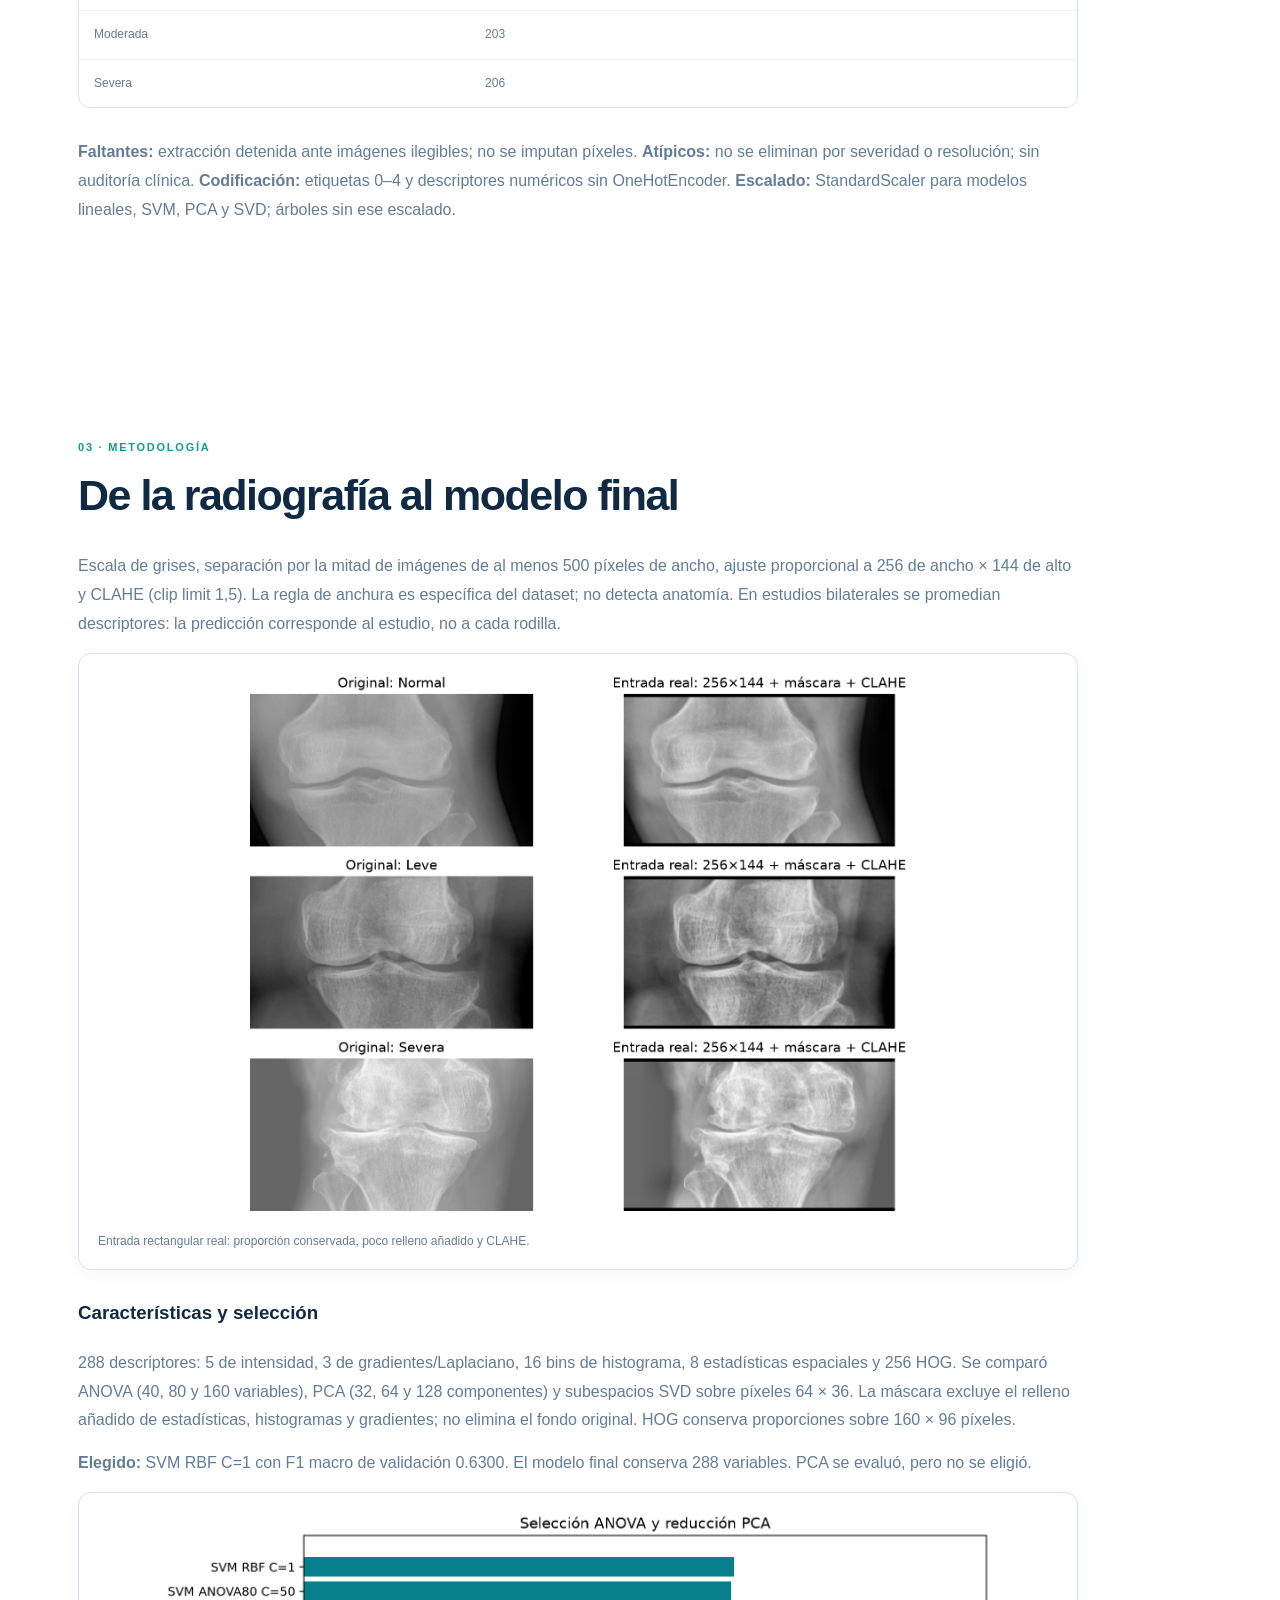
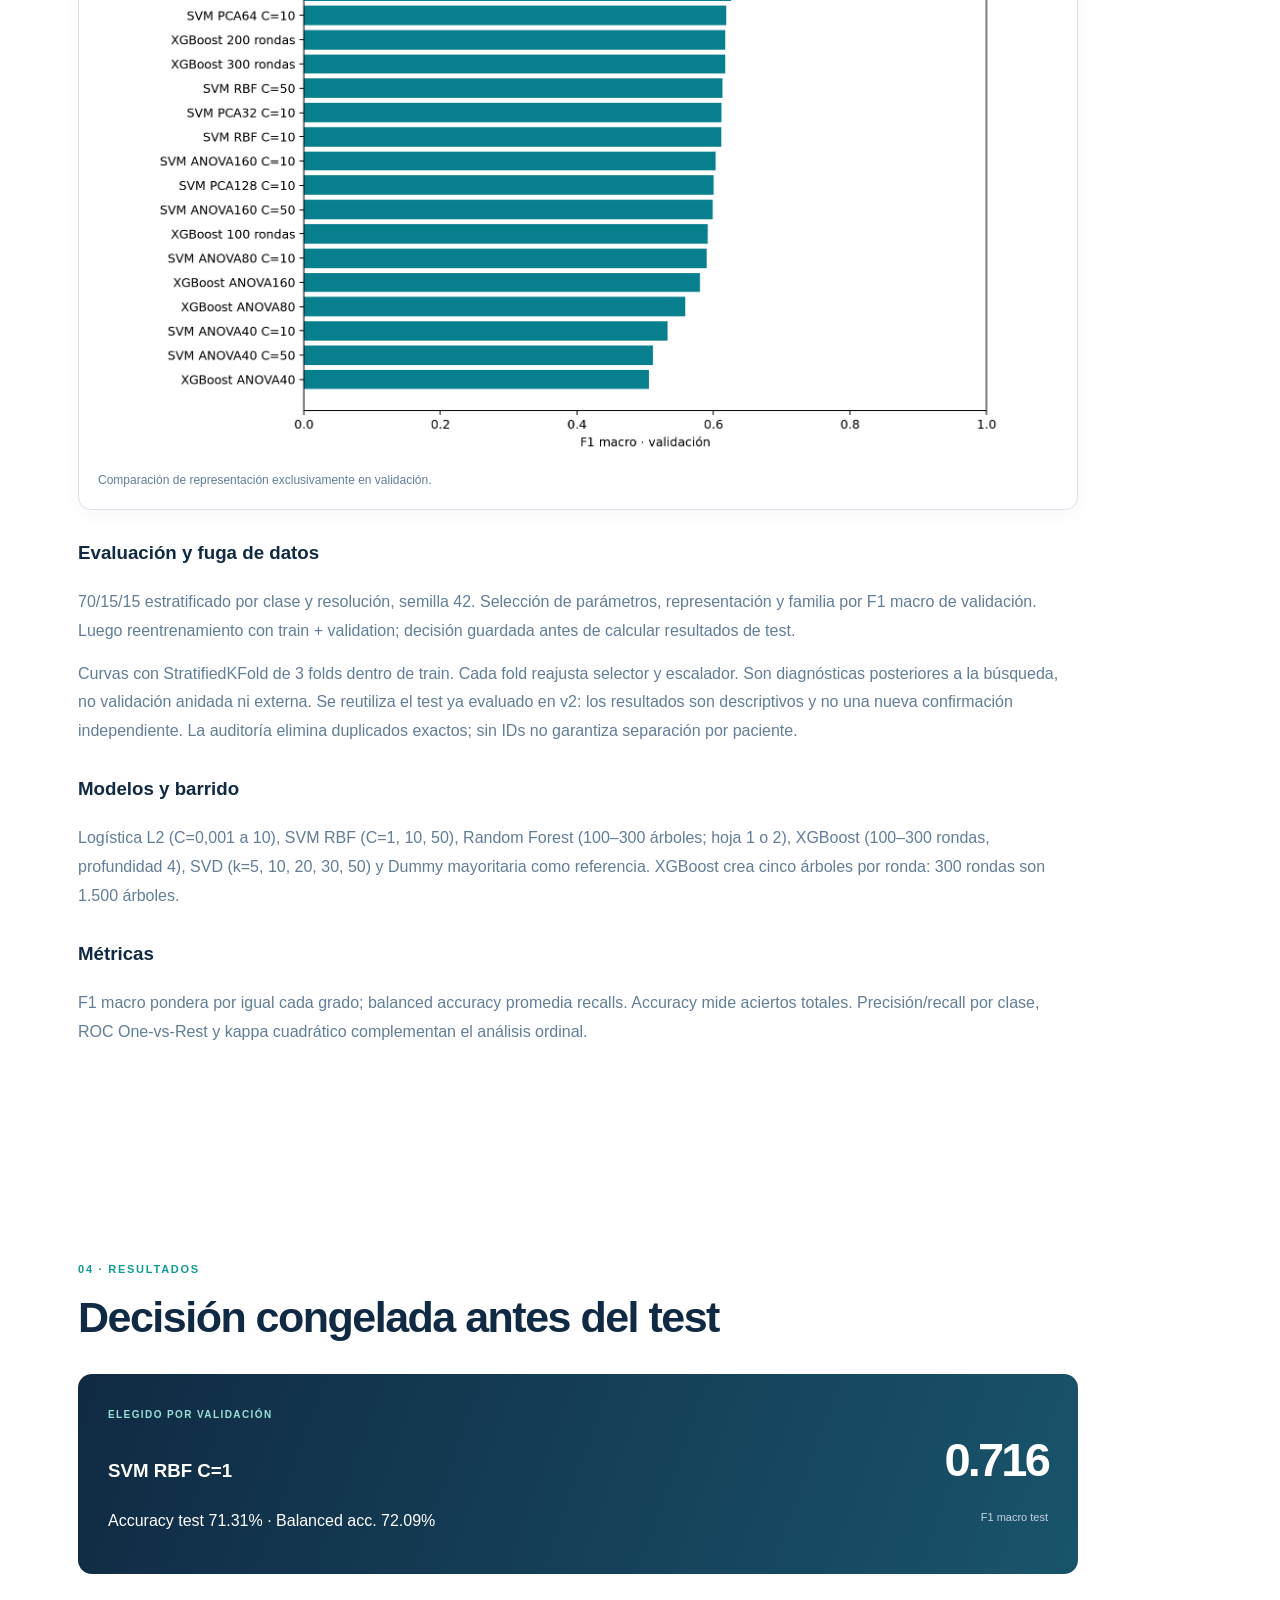
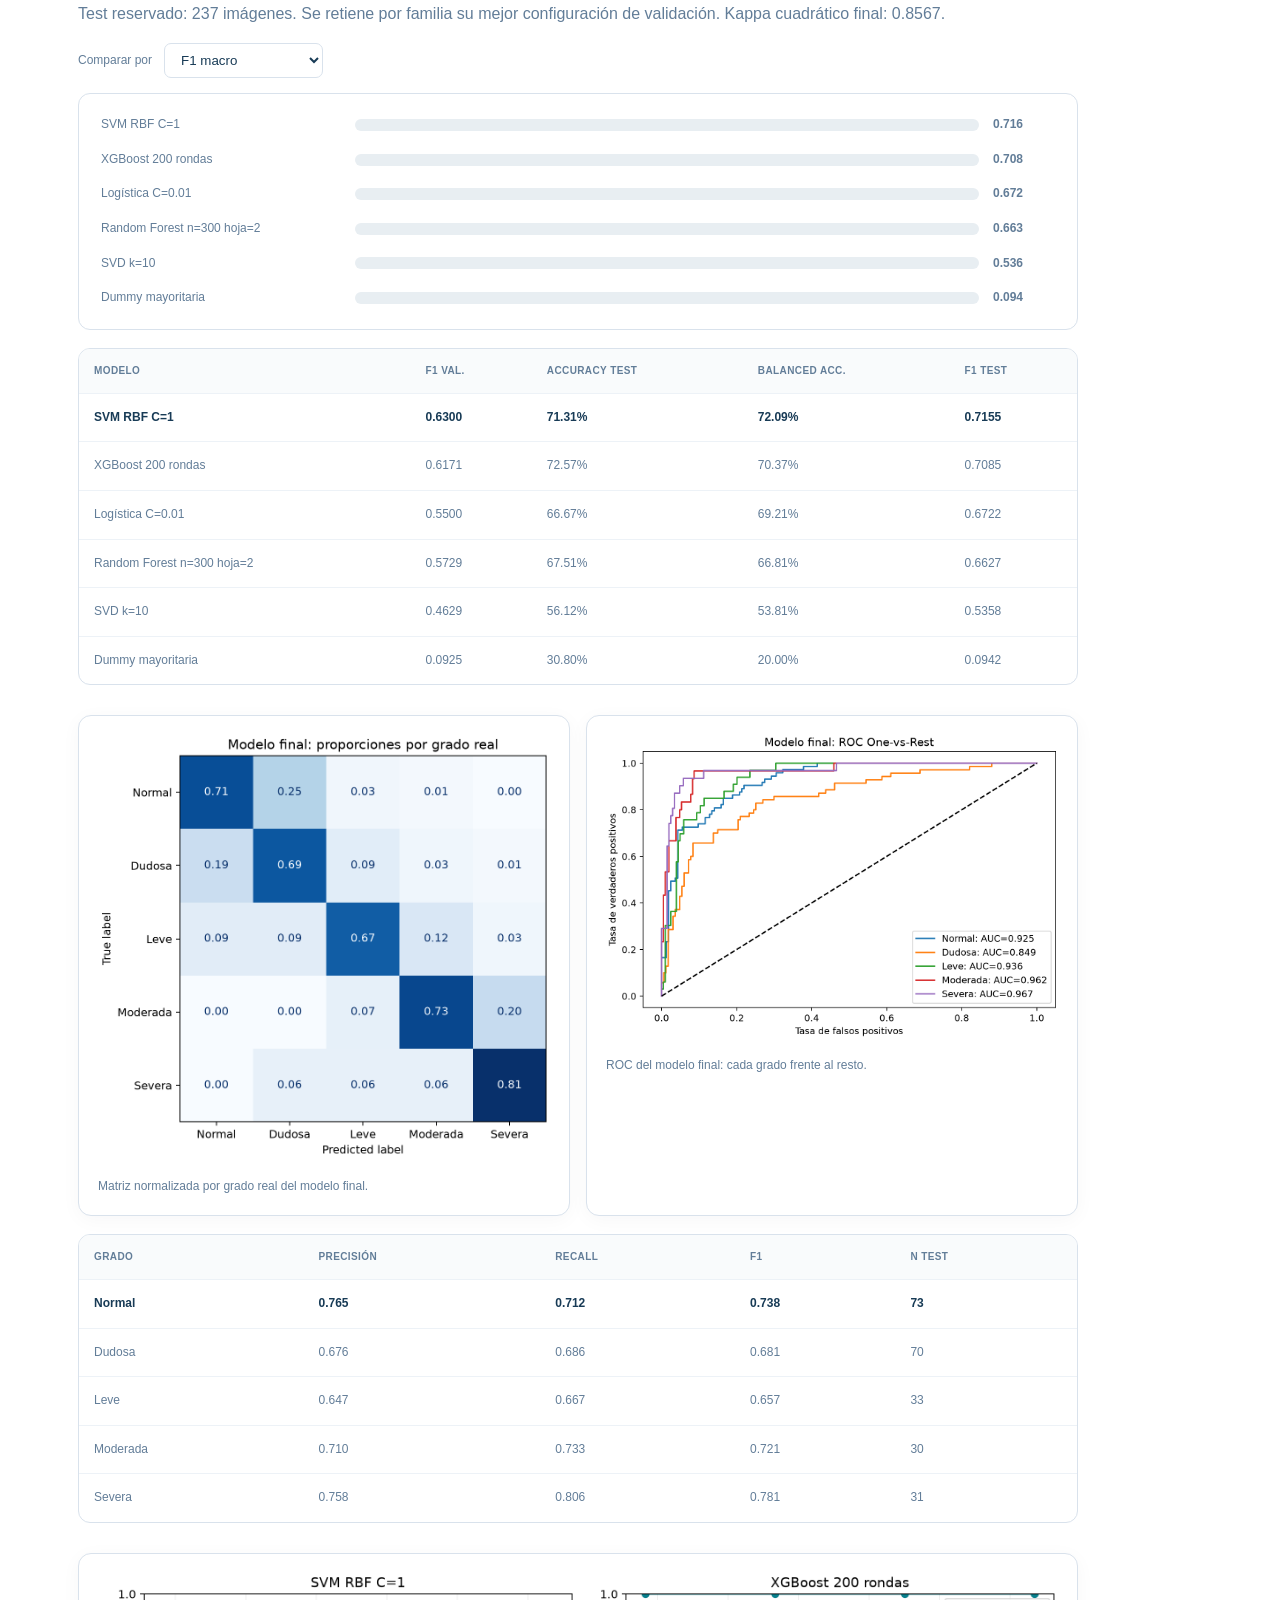
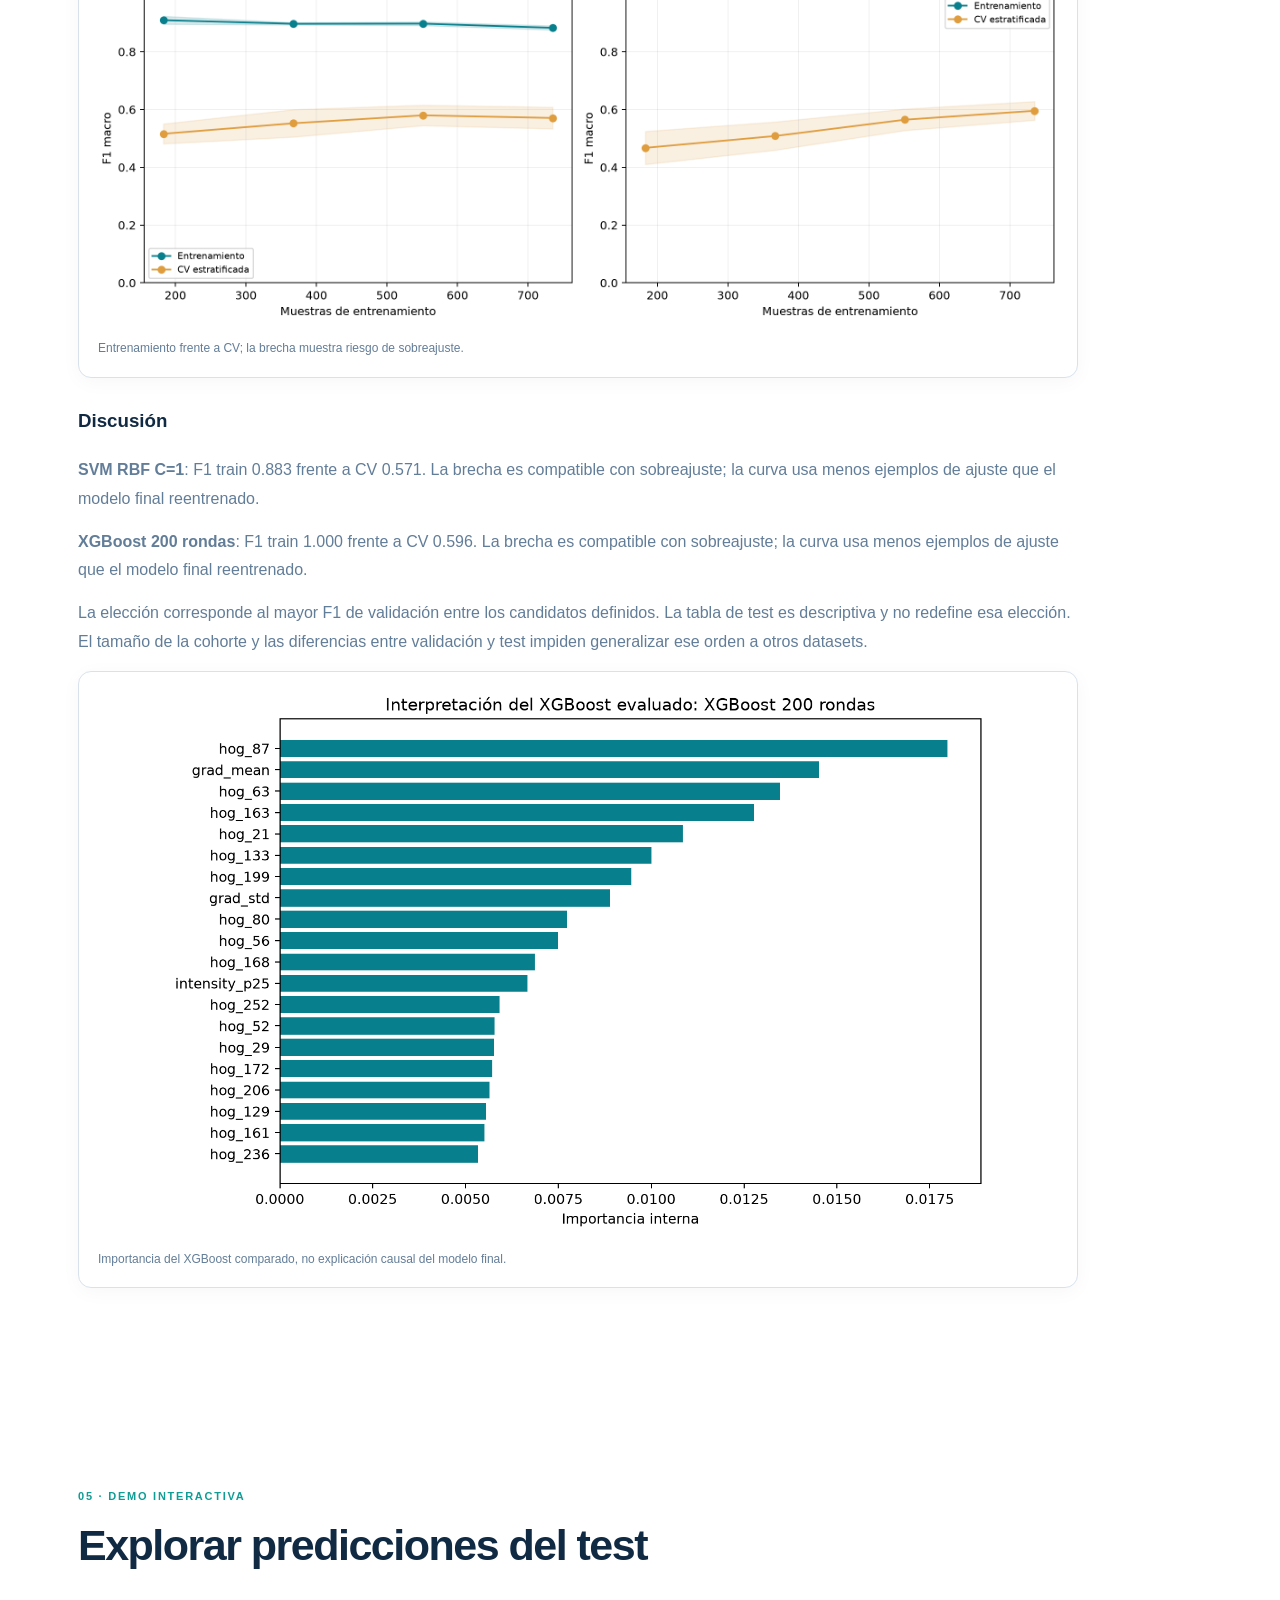
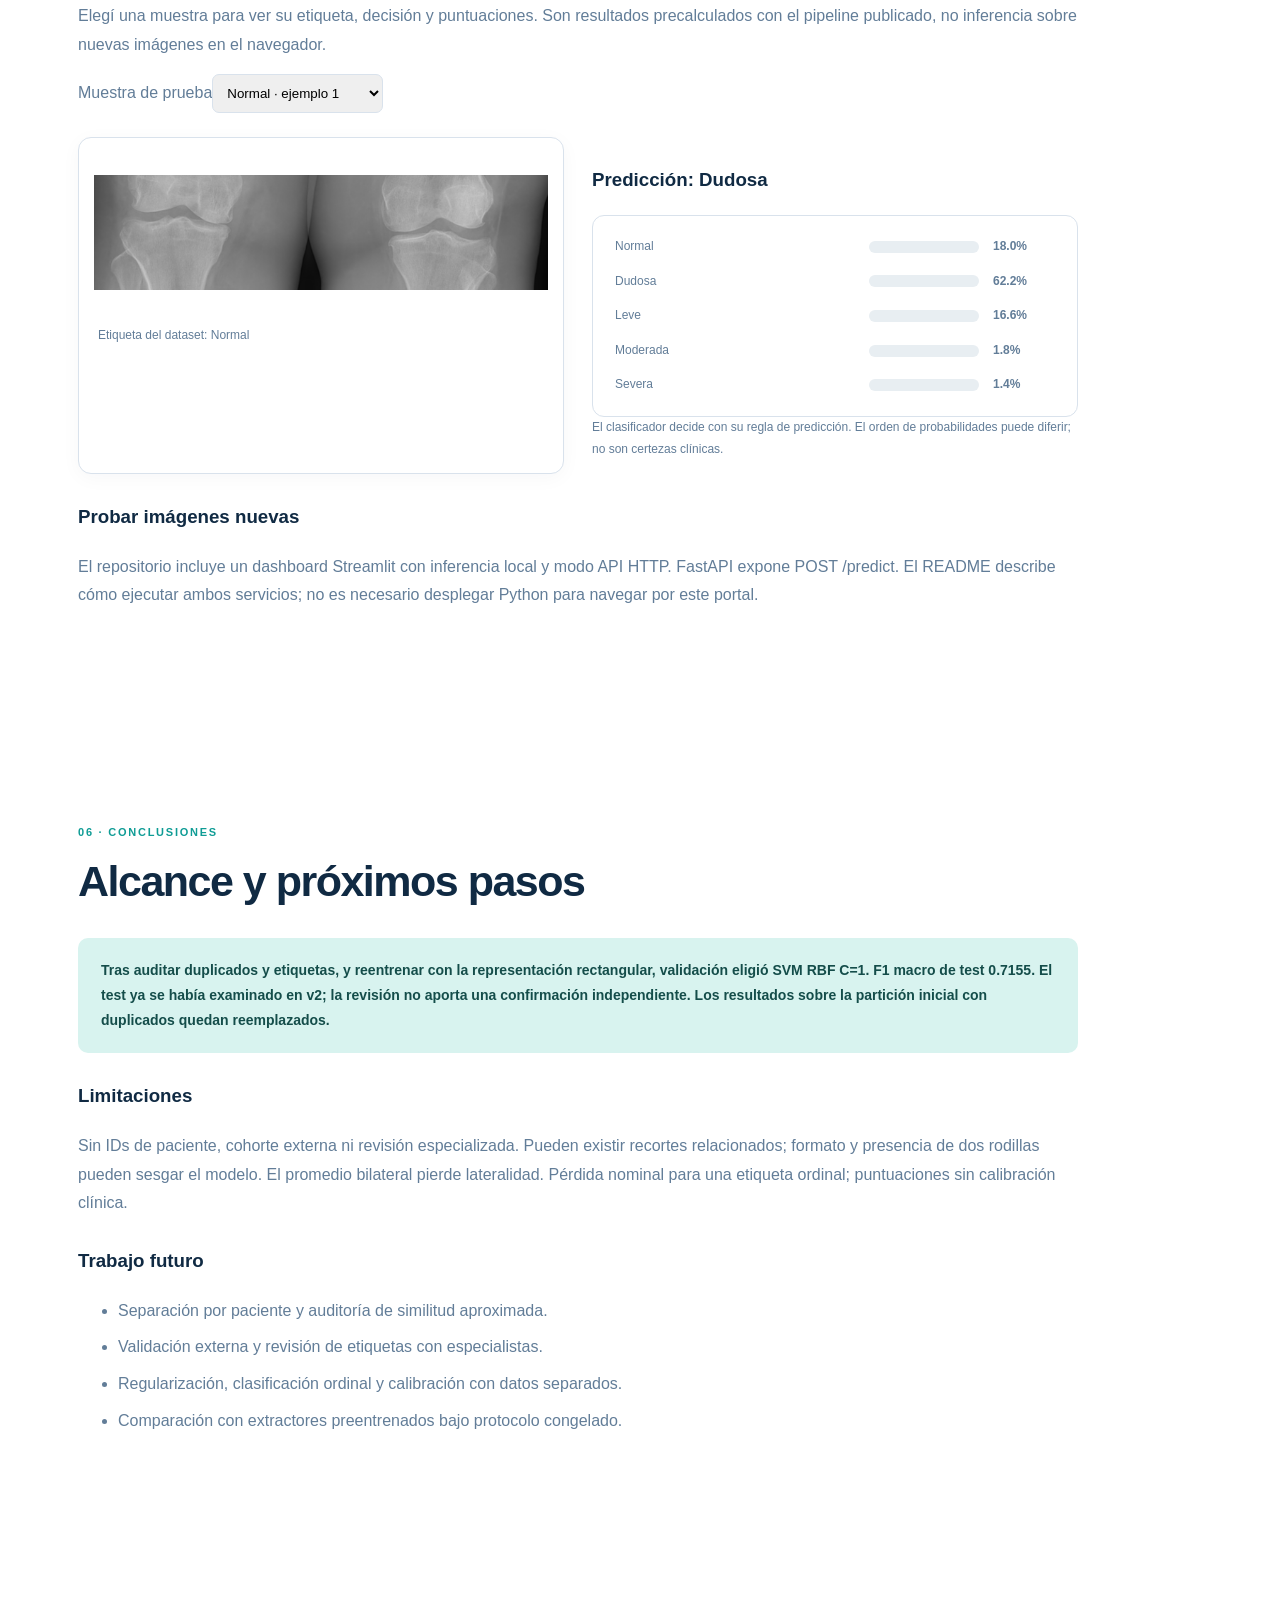
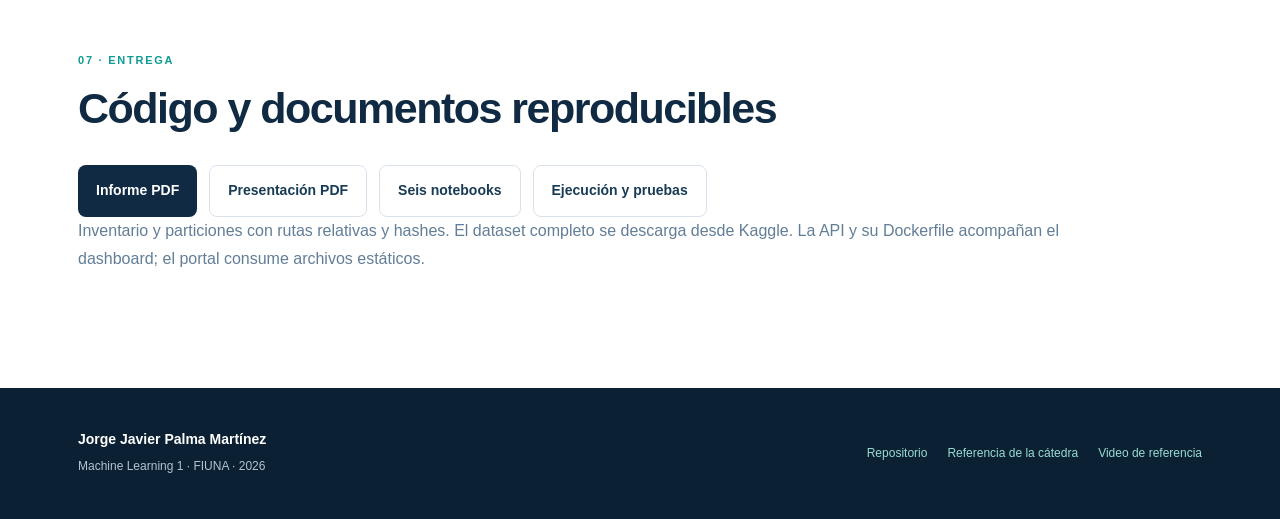
==== commit 3036648e: "Mejorar contraste del nombre del modelo en resultados" ====
--- a/docs/index.html
+++ b/docs/index.html
@@ -1 +1 @@
-<!doctype html><html lang="es"><head><meta charset="utf-8"><meta name="viewport" content="width=device-width,initial-scale=1"><title>Artrosis de rodilla · Proyecto final ML1 FIUNA</title><meta name="description" content="Clasificación de grados de artrosis con evaluación depurada, selección de variables y demo académica."><link rel="stylesheet" href="assets/site.css?v=rectangular-masked-v3-2026-11-22"><script defer src="assets/site.js?v=rectangular-masked-v3-2026-11-22"></script></head><body><header class="topbar"><a class="brand" href="#inicio">ML1 · FIUNA 2026</a><button class="menu-toggle" aria-label="Abrir navegación" aria-expanded="false">☰</button><nav class="nav-links" aria-label="Navegación principal"><a href="#proyecto">Proyecto</a><a href="#datos">Datos</a><a href="#metodo">Método</a><a href="#resultados">Resultados</a><a href="#demo">Demo</a><a href="#entregables">Entrega</a></nav></header><main><section class="hero" id="inicio"><div><p class="eyebrow">PROYECTO FINAL · INGENIERÍA ELECTRÓNICA</p><h1>Artrosis de rodilla con <span>Machine Learning</span></h1><p class="hero-lede">Cinco grados y una evaluación reconstruida después de auditar duplicados.</p><div class="hero-actions"><a class="button primary" href="#demo">Explorar demo</a><a class="button secondary" href="https://github.com/J-Palma/ML1_2026-2">Código en GitHub ↗</a></div><p class="hero-context">Facultad de Ingeniería · Universidad Nacional de Asunción<br>Machine Learning 1 (23433) · Semestre 2026<br><strong>Jorge Javier Palma Martínez</strong><br><a href="mailto:jpalma@fiuna.edu.py">jpalma@fiuna.edu.py</a> · <a href="https://github.com/J-Palma">GitHub: J-Palma</a></p></div><div class="hero-visual"><div class="hero-center"><strong>0.716</strong><small>F1 macro · test reservado</small><strong>288 variables</strong><small>seleccionadas de 288</small></div></div></section><section class="notice"><p><strong>Prototipo académico.</strong> No usar para diagnóstico ni decisiones clínicas. Versión: rectangular-masked-v3-2026-11-22.</p></section><section class="section" id="proyecto"><p class="eyebrow">01 · PROBLEMA</p><h2>Clasificar cinco grados de severidad</h2><div class="section-copy technical-copy"><p>La entrada es una radiografía y la etiqueta es Normal, Dudosa, Leve, Moderada o Severa (0–4). Son categorías ordenadas; los clasificadores entrenan como multiclase nominal.</p><h3>Justificación</h3><p>Se estudia si combinaciones aprendidas de intensidad, bordes y textura distinguen grados en imágenes de diferente contraste y formato. El experimento compara métodos; no demuestra superioridad frente a especialistas.</p><h3>Objetivo general</h3><p>Desarrollar un pipeline reproducible de clasificación de artrosis.</p><h3>Objetivos específicos</h3><ol><li>Auditar calidad, duplicados y etiquetas.</li><li>Extraer descriptores conservando la geometría.</li><li>Comparar selección ANOVA, PCA y modelos clásicos con validación.</li><li>Evaluar errores y presentar una demo, API y dashboard.</li></ol></div></section><section class="section" id="datos"><p class="eyebrow">02 · AUDITORÍA Y EDA</p><h2>1576 imágenes únicas elegibles</h2><div class="section-copy technical-copy"><p>Fuente: <a href="https://www.kaggle.com/datasets/hafiznouman786/annotated-dataset-for-knee-arthritis-detection">Annotated Dataset for Knee Arthritis Detection, Kaggle</a>. De 1650 originales se excluyeron 6 imágenes de 3 grupos con etiquetas contradictorias y 68 copias exactas. Se conservó una imagen por hash de píxeles.</p><p><strong>Particiones:</strong> 1103 train, 236 validación y 237 test. No comparten hashes idénticos. Se mantienen originales e inventario de inclusión. La copia limpia está en data/clean/Training y las exclusiones en data/excluded_images.csv.</p><p><strong>Corrección del protocolo:</strong> las cifras anteriores sobre 1.650 imágenes se reemplazaron: había 30 grupos duplicados entre particiones. Sin IDs de pacientes, todavía pueden existir recortes relacionados o duplicados aproximados.</p><div class="figure-grid"><figure class="figure-card"><a href="assets/distribucion_clases.png?v=rectangular-masked-v3-2026-11-22" target="_blank"><img loading="lazy" src="assets/distribucion_clases.png?v=rectangular-masked-v3-2026-11-22" alt="EDA 1. Distribución por grado después de depurar; persiste el desbalance."></a><figcaption>EDA 1. Distribución por grado después de depurar; persiste el desbalance.</figcaption></figure><figure class="figure-card"><a href="assets/eda_resoluciones.png?v=rectangular-masked-v3-2026-11-22" target="_blank"><img loading="lazy" src="assets/eda_resoluciones.png?v=rectangular-masked-v3-2026-11-22" alt="EDA 2. Se mantienen ambas resoluciones; no son un criterio de exclusión."></a><figcaption>EDA 2. Se mantienen ambas resoluciones; no son un criterio de exclusión.</figcaption></figure></div><figure class="figure-card"><a href="assets/eda_resolucion_por_grado.png?v=rectangular-masked-v3-2026-11-22" target="_blank"><img loading="lazy" src="assets/eda_resolucion_por_grado.png?v=rectangular-masked-v3-2026-11-22" alt="EDA 3. El formato sigue asociado al grado y puede introducir atajos visuales."></a><figcaption>EDA 3. El formato sigue asociado al grado y puede introducir atajos visuales.</figcaption></figure><div class="table-wrap"><table><thead><tr><th>Grado</th><th>Imágenes únicas</th></tr></thead><tbody><tr><td>Normal</td><td>479</td></tr><tr><td>Dudosa</td><td>469</td></tr><tr><td>Leve</td><td>219</td></tr><tr><td>Moderada</td><td>203</td></tr><tr><td>Severa</td><td>206</td></tr></tbody></table></div><p><strong>Faltantes:</strong> extracción detenida ante imágenes ilegibles; no se imputan píxeles. <strong>Atípicos:</strong> no se eliminan por severidad o resolución; sin auditoría clínica. <strong>Codificación:</strong> etiquetas 0–4 y descriptores numéricos sin OneHotEncoder. <strong>Escalado:</strong> StandardScaler para modelos lineales, SVM, PCA y SVD; árboles sin ese escalado.</p></div></section><section class="section" id="metodo"><p class="eyebrow">03 · METODOLOGÍA</p><h2>De la radiografía al modelo final</h2><div class="section-copy technical-copy"><p>Escala de grises, separación por la mitad de imágenes de al menos 500 píxeles de ancho, ajuste proporcional a 256 de ancho × 144 de alto y CLAHE (clip limit 1,5). La regla de anchura es específica del dataset; no detecta anatomía. En estudios bilaterales se promedian descriptores: la predicción corresponde al estudio, no a cada rodilla.</p><figure class="figure-card"><a href="assets/acondicionamiento_radiografias.png?v=rectangular-masked-v3-2026-11-22" target="_blank"><img loading="lazy" src="assets/acondicionamiento_radiografias.png?v=rectangular-masked-v3-2026-11-22" alt="Entrada rectangular real: proporción conservada, poco relleno añadido y CLAHE."></a><figcaption>Entrada rectangular real: proporción conservada, poco relleno añadido y CLAHE.</figcaption></figure><h3>Características y selección</h3><p>288 descriptores: 5 de intensidad, 3 de gradientes/Laplaciano, 16 bins de histograma, 8 estadísticas espaciales y 256 HOG. Se comparó ANOVA (40, 80 y 160 variables), PCA (32, 64 y 128 componentes) y subespacios SVD sobre píxeles 64 × 36. La máscara excluye el relleno añadido de estadísticas, histogramas y gradientes; no elimina el fondo original. HOG conserva proporciones sobre 160 × 96 píxeles.</p><p><strong>Elegido:</strong> SVM RBF C=1 con F1 macro de validación 0.6300. El modelo final conserva 288 variables. PCA se evaluó, pero no se eligió.</p><figure class="figure-card"><a href="assets/feature_engineering_validation.png?v=rectangular-masked-v3-2026-11-22" target="_blank"><img loading="lazy" src="assets/feature_engineering_validation.png?v=rectangular-masked-v3-2026-11-22" alt="Comparación de representación exclusivamente en validación."></a><figcaption>Comparación de representación exclusivamente en validación.</figcaption></figure><h3>Evaluación y fuga de datos</h3><p>70/15/15 estratificado por clase y resolución, semilla 42. Selección de parámetros, representación y familia por F1 macro de validación. Luego reentrenamiento con train + validation; decisión guardada antes de calcular resultados de test.</p><p>Curvas con StratifiedKFold de 3 folds dentro de train. Cada fold reajusta selector y escalador. Son diagnósticas posteriores a la búsqueda, no validación anidada ni externa. Se reutiliza el test ya evaluado en v2: los resultados son descriptivos y no una nueva confirmación independiente. La auditoría elimina duplicados exactos; sin IDs no garantiza separación por paciente.</p><h3>Modelos y barrido</h3><p>Logística L2 (C=0,001 a 10), SVM RBF (C=1, 10, 50), Random Forest (100–300 árboles; hoja 1 o 2), XGBoost (100–300 rondas, profundidad 4), SVD (k=5, 10, 20, 30, 50) y Dummy mayoritaria como referencia. XGBoost crea cinco árboles por ronda: 300 rondas son 1.500 árboles.</p><h3>Métricas</h3><p>F1 macro pondera por igual cada grado; balanced accuracy promedia recalls. Accuracy mide aciertos totales. Precisión/recall por clase, ROC One-vs-Rest y kappa cuadrático complementan el análisis ordinal.</p></div></section><section class="section" id="resultados"><p class="eyebrow">04 · RESULTADOS</p><h2>Decisión congelada antes del test</h2><div class="section-copy technical-copy"><div class="winner-card"><div><span class="winner-label">ELEGIDO POR VALIDACIÓN</span><h3>SVM RBF C=1</h3><p>Accuracy test 71.31% · Balanced acc. 72.09%</p></div><div class="winner-score"><span>0.716</span><small>F1 macro test</small></div></div><p>Test reservado: 237 imágenes. Se retiene por familia su mejor configuración de validación. Kappa cuadrático final: 0.8567.</p><div class="metric-controls"><label for="metric-select">Comparar por</label><select id="metric-select"><option value="F1 Macro">F1 macro</option><option value="Accuracy (%)">Accuracy</option><option value="Balanced Acc (%)">Balanced accuracy</option></select></div><div id="model-chart" class="model-chart"></div><div class="table-wrap"><table><thead><tr><th>Modelo</th><th>F1 val.</th><th>Accuracy test</th><th>Balanced acc.</th><th>F1 test</th></tr></thead><tbody><tr><td>SVM RBF C=1</td><td>0.6300</td><td>71.31%</td><td>72.09%</td><td>0.7155</td></tr><tr><td>XGBoost 200 rondas</td><td>0.6171</td><td>72.57%</td><td>70.37%</td><td>0.7085</td></tr><tr><td>Logística C=0.01</td><td>0.5500</td><td>66.67%</td><td>69.21%</td><td>0.6722</td></tr><tr><td>Random Forest n=300 hoja=2</td><td>0.5729</td><td>67.51%</td><td>66.81%</td><td>0.6627</td></tr><tr><td>SVD k=10</td><td>0.4629</td><td>56.12%</td><td>53.81%</td><td>0.5358</td></tr><tr><td>Dummy mayoritaria</td><td>0.0925</td><td>30.80%</td><td>20.00%</td><td>0.0942</td></tr></tbody></table></div><div class="figure-grid"><figure class="figure-card"><a href="assets/final_confusion_normalizada.png?v=rectangular-masked-v3-2026-11-22" target="_blank"><img loading="lazy" src="assets/final_confusion_normalizada.png?v=rectangular-masked-v3-2026-11-22" alt="Matriz normalizada por grado real del modelo final."></a><figcaption>Matriz normalizada por grado real del modelo final.</figcaption></figure><figure class="figure-card"><a href="assets/modelos_avanzados_roc_curves.png?v=rectangular-masked-v3-2026-11-22" target="_blank"><img loading="lazy" src="assets/modelos_avanzados_roc_curves.png?v=rectangular-masked-v3-2026-11-22" alt="ROC del modelo final: cada grado frente al resto."></a><figcaption>ROC del modelo final: cada grado frente al resto.</figcaption></figure></div><div class="table-wrap"><table><thead><tr><th>Grado</th><th>Precisión</th><th>Recall</th><th>F1</th><th>N test</th></tr></thead><tbody><tr><td>Normal</td><td>0.765</td><td>0.712</td><td>0.738</td><td>73</td></tr><tr><td>Dudosa</td><td>0.676</td><td>0.686</td><td>0.681</td><td>70</td></tr><tr><td>Leve</td><td>0.647</td><td>0.667</td><td>0.657</td><td>33</td></tr><tr><td>Moderada</td><td>0.710</td><td>0.733</td><td>0.721</td><td>30</td></tr><tr><td>Severa</td><td>0.758</td><td>0.806</td><td>0.781</td><td>31</td></tr></tbody></table></div><figure class="figure-card"><a href="assets/modelos_avanzados_learning_curves.png?v=rectangular-masked-v3-2026-11-22" target="_blank"><img loading="lazy" src="assets/modelos_avanzados_learning_curves.png?v=rectangular-masked-v3-2026-11-22" alt="Entrenamiento frente a CV; la brecha muestra riesgo de sobreajuste."></a><figcaption>Entrenamiento frente a CV; la brecha muestra riesgo de sobreajuste.</figcaption></figure><h3>Discusión</h3><p><strong>SVM RBF C=1</strong>: F1 train 0.883 frente a CV 0.571. La brecha es compatible con sobreajuste; la curva usa menos ejemplos de ajuste que el modelo final reentrenado.</p><p><strong>XGBoost 200 rondas</strong>: F1 train 1.000 frente a CV 0.596. La brecha es compatible con sobreajuste; la curva usa menos ejemplos de ajuste que el modelo final reentrenado.</p><p>La elección corresponde al mayor F1 de validación entre los candidatos definidos. La tabla de test es descriptiva y no redefine esa elección. El tamaño de la cohorte y las diferencias entre validación y test impiden generalizar ese orden a otros datasets.</p><figure class="figure-card"><a href="assets/modelos_avanzados_feature_importance.png?v=rectangular-masked-v3-2026-11-22" target="_blank"><img loading="lazy" src="assets/modelos_avanzados_feature_importance.png?v=rectangular-masked-v3-2026-11-22" alt="Importancia del XGBoost comparado, no explicación causal del modelo final."></a><figcaption>Importancia del XGBoost comparado, no explicación causal del modelo final.</figcaption></figure></div></section><section class="section" id="demo"><p class="eyebrow">05 · DEMO INTERACTIVA</p><h2>Explorar predicciones del test</h2><div class="section-copy technical-copy"><p>Elegí una muestra para ver su etiqueta, decisión y puntuaciones. Son resultados precalculados con el pipeline publicado, no inferencia sobre nuevas imágenes en el navegador.</p><label for="sample-select">Muestra de prueba</label><select id="sample-select"></select><div class="demo-grid"><figure class="figure-card"><img id="demo-image" alt="Radiografía de la muestra elegida"><figcaption id="demo-label"></figcaption></figure><div><h3 id="demo-prediction"></h3><div id="demo-probabilities" class="model-chart"></div><p class="small-note">El clasificador decide con su regla de predicción. El orden de probabilidades puede diferir; no son certezas clínicas.</p></div></div><h3>Probar imágenes nuevas</h3><p>El repositorio incluye un dashboard Streamlit con inferencia local y modo API HTTP. FastAPI expone POST /predict. El README describe cómo ejecutar ambos servicios; no es necesario desplegar Python para navegar por este portal.</p></div></section><section class="section" id="limites"><p class="eyebrow">06 · CONCLUSIONES</p><h2>Alcance y próximos pasos</h2><div class="section-copy technical-copy"><p class="conclusion">Tras auditar duplicados y etiquetas, y reentrenar con la representación rectangular, validación eligió SVM RBF C=1. F1 macro de test 0.7155. El test ya se había examinado en v2; la revisión no aporta una confirmación independiente. Los resultados sobre la partición inicial con duplicados quedan reemplazados.</p><h3>Limitaciones</h3><p>Sin IDs de paciente, cohorte externa ni revisión especializada. Pueden existir recortes relacionados; formato y presencia de dos rodillas pueden sesgar el modelo. El promedio bilateral pierde lateralidad. Pérdida nominal para una etiqueta ordinal; puntuaciones sin calibración clínica.</p><h3>Trabajo futuro</h3><ul><li>Separación por paciente y auditoría de similitud aproximada.</li><li>Validación externa y revisión de etiquetas con especialistas.</li><li>Regularización, clasificación ordinal y calibración con datos separados.</li><li>Comparación con extractores preentrenados bajo protocolo congelado.</li></ul></div></section><section class="section" id="entregables"><p class="eyebrow">07 · ENTREGA</p><h2>Código y documentos reproducibles</h2><div class="section-copy technical-copy"><div class="hero-actions"><a class="button primary" href="https://github.com/J-Palma/ML1_2026-2/blob/main/TP_4/proyecto-rodilla/reports/informe_final.pdf">Informe PDF</a><a class="button secondary" href="https://github.com/J-Palma/ML1_2026-2/blob/main/TP_4/proyecto-rodilla/presentation/slides.pdf">Presentación PDF</a><a class="button secondary" href="https://github.com/J-Palma/ML1_2026-2/tree/main/TP_4/proyecto-rodilla/notebooks">Seis notebooks</a><a class="button secondary" href="https://github.com/J-Palma/ML1_2026-2/blob/main/TP_4/proyecto-rodilla/README.md">Ejecución y pruebas</a></div><p>Inventario y particiones con rutas relativas y hashes. El dataset completo se descarga desde Kaggle. La API y su Dockerfile acompañan el dashboard; el portal consume archivos estáticos.</p></div></section></main><footer class="footer"><div><strong>Jorge Javier Palma Martínez</strong><p>Machine Learning 1 · FIUNA · 2026</p></div><div class="footer-links"><a href="https://github.com/J-Palma/ML1_2026-2">Repositorio</a><a href="https://github.com/carlobeni/Machine-Learning">Referencia de la cátedra</a><a href="https://www.youtube.com/watch?v=isgBodVA2C4">Video de referencia</a></div></footer></body></html>+<!doctype html><html lang="es"><head><meta charset="utf-8"><meta name="viewport" content="width=device-width,initial-scale=1"><title>Artrosis de rodilla · Proyecto final ML1 FIUNA</title><meta name="description" content="Clasificación de grados de artrosis con evaluación depurada, selección de variables y demo académica."><link rel="stylesheet" href="assets/site.css?v=3435c4015b04"><script defer src="assets/site.js?v=rectangular-masked-v3-2026-11-22"></script></head><body><header class="topbar"><a class="brand" href="#inicio">ML1 · FIUNA 2026</a><button class="menu-toggle" aria-label="Abrir navegación" aria-expanded="false">☰</button><nav class="nav-links" aria-label="Navegación principal"><a href="#proyecto">Proyecto</a><a href="#datos">Datos</a><a href="#metodo">Método</a><a href="#resultados">Resultados</a><a href="#demo">Demo</a><a href="#entregables">Entrega</a></nav></header><main><section class="hero" id="inicio"><div><p class="eyebrow">PROYECTO FINAL · INGENIERÍA ELECTRÓNICA</p><h1>Artrosis de rodilla con <span>Machine Learning</span></h1><p class="hero-lede">Cinco grados y una evaluación reconstruida después de auditar duplicados.</p><div class="hero-actions"><a class="button primary" href="#demo">Explorar demo</a><a class="button secondary" href="https://github.com/J-Palma/ML1_2026-2">Código en GitHub ↗</a></div><p class="hero-context">Facultad de Ingeniería · Universidad Nacional de Asunción<br>Machine Learning 1 (23433) · Semestre 2026<br><strong>Jorge Javier Palma Martínez</strong><br><a href="mailto:jpalma@fiuna.edu.py">jpalma@fiuna.edu.py</a> · <a href="https://github.com/J-Palma">GitHub: J-Palma</a></p></div><div class="hero-visual"><div class="hero-center"><strong>0.716</strong><small>F1 macro · test reservado</small><strong>288 variables</strong><small>seleccionadas de 288</small></div></div></section><section class="notice"><p><strong>Prototipo académico.</strong> No usar para diagnóstico ni decisiones clínicas. Versión: rectangular-masked-v3-2026-11-22.</p></section><section class="section" id="proyecto"><p class="eyebrow">01 · PROBLEMA</p><h2>Clasificar cinco grados de severidad</h2><div class="section-copy technical-copy"><p>La entrada es una radiografía y la etiqueta es Normal, Dudosa, Leve, Moderada o Severa (0–4). Son categorías ordenadas; los clasificadores entrenan como multiclase nominal.</p><h3>Justificación</h3><p>Se estudia si combinaciones aprendidas de intensidad, bordes y textura distinguen grados en imágenes de diferente contraste y formato. El experimento compara métodos; no demuestra superioridad frente a especialistas.</p><h3>Objetivo general</h3><p>Desarrollar un pipeline reproducible de clasificación de artrosis.</p><h3>Objetivos específicos</h3><ol><li>Auditar calidad, duplicados y etiquetas.</li><li>Extraer descriptores conservando la geometría.</li><li>Comparar selección ANOVA, PCA y modelos clásicos con validación.</li><li>Evaluar errores y presentar una demo, API y dashboard.</li></ol></div></section><section class="section" id="datos"><p class="eyebrow">02 · AUDITORÍA Y EDA</p><h2>1576 imágenes únicas elegibles</h2><div class="section-copy technical-copy"><p>Fuente: <a href="https://www.kaggle.com/datasets/hafiznouman786/annotated-dataset-for-knee-arthritis-detection">Annotated Dataset for Knee Arthritis Detection, Kaggle</a>. De 1650 originales se excluyeron 6 imágenes de 3 grupos con etiquetas contradictorias y 68 copias exactas. Se conservó una imagen por hash de píxeles.</p><p><strong>Particiones:</strong> 1103 train, 236 validación y 237 test. No comparten hashes idénticos. Se mantienen originales e inventario de inclusión. La copia limpia está en data/clean/Training y las exclusiones en data/excluded_images.csv.</p><p><strong>Corrección del protocolo:</strong> las cifras anteriores sobre 1.650 imágenes se reemplazaron: había 30 grupos duplicados entre particiones. Sin IDs de pacientes, todavía pueden existir recortes relacionados o duplicados aproximados.</p><div class="figure-grid"><figure class="figure-card"><a href="assets/distribucion_clases.png?v=rectangular-masked-v3-2026-11-22" target="_blank"><img loading="lazy" src="assets/distribucion_clases.png?v=rectangular-masked-v3-2026-11-22" alt="EDA 1. Distribución por grado después de depurar; persiste el desbalance."></a><figcaption>EDA 1. Distribución por grado después de depurar; persiste el desbalance.</figcaption></figure><figure class="figure-card"><a href="assets/eda_resoluciones.png?v=rectangular-masked-v3-2026-11-22" target="_blank"><img loading="lazy" src="assets/eda_resoluciones.png?v=rectangular-masked-v3-2026-11-22" alt="EDA 2. Se mantienen ambas resoluciones; no son un criterio de exclusión."></a><figcaption>EDA 2. Se mantienen ambas resoluciones; no son un criterio de exclusión.</figcaption></figure></div><figure class="figure-card"><a href="assets/eda_resolucion_por_grado.png?v=rectangular-masked-v3-2026-11-22" target="_blank"><img loading="lazy" src="assets/eda_resolucion_por_grado.png?v=rectangular-masked-v3-2026-11-22" alt="EDA 3. El formato sigue asociado al grado y puede introducir atajos visuales."></a><figcaption>EDA 3. El formato sigue asociado al grado y puede introducir atajos visuales.</figcaption></figure><div class="table-wrap"><table><thead><tr><th>Grado</th><th>Imágenes únicas</th></tr></thead><tbody><tr><td>Normal</td><td>479</td></tr><tr><td>Dudosa</td><td>469</td></tr><tr><td>Leve</td><td>219</td></tr><tr><td>Moderada</td><td>203</td></tr><tr><td>Severa</td><td>206</td></tr></tbody></table></div><p><strong>Faltantes:</strong> extracción detenida ante imágenes ilegibles; no se imputan píxeles. <strong>Atípicos:</strong> no se eliminan por severidad o resolución; sin auditoría clínica. <strong>Codificación:</strong> etiquetas 0–4 y descriptores numéricos sin OneHotEncoder. <strong>Escalado:</strong> StandardScaler para modelos lineales, SVM, PCA y SVD; árboles sin ese escalado.</p></div></section><section class="section" id="metodo"><p class="eyebrow">03 · METODOLOGÍA</p><h2>De la radiografía al modelo final</h2><div class="section-copy technical-copy"><p>Escala de grises, separación por la mitad de imágenes de al menos 500 píxeles de ancho, ajuste proporcional a 256 de ancho × 144 de alto y CLAHE (clip limit 1,5). La regla de anchura es específica del dataset; no detecta anatomía. En estudios bilaterales se promedian descriptores: la predicción corresponde al estudio, no a cada rodilla.</p><figure class="figure-card"><a href="assets/acondicionamiento_radiografias.png?v=rectangular-masked-v3-2026-11-22" target="_blank"><img loading="lazy" src="assets/acondicionamiento_radiografias.png?v=rectangular-masked-v3-2026-11-22" alt="Entrada rectangular real: proporción conservada, poco relleno añadido y CLAHE."></a><figcaption>Entrada rectangular real: proporción conservada, poco relleno añadido y CLAHE.</figcaption></figure><h3>Características y selección</h3><p>288 descriptores: 5 de intensidad, 3 de gradientes/Laplaciano, 16 bins de histograma, 8 estadísticas espaciales y 256 HOG. Se comparó ANOVA (40, 80 y 160 variables), PCA (32, 64 y 128 componentes) y subespacios SVD sobre píxeles 64 × 36. La máscara excluye el relleno añadido de estadísticas, histogramas y gradientes; no elimina el fondo original. HOG conserva proporciones sobre 160 × 96 píxeles.</p><p><strong>Elegido:</strong> SVM RBF C=1 con F1 macro de validación 0.6300. El modelo final conserva 288 variables. PCA se evaluó, pero no se eligió.</p><figure class="figure-card"><a href="assets/feature_engineering_validation.png?v=rectangular-masked-v3-2026-11-22" target="_blank"><img loading="lazy" src="assets/feature_engineering_validation.png?v=rectangular-masked-v3-2026-11-22" alt="Comparación de representación exclusivamente en validación."></a><figcaption>Comparación de representación exclusivamente en validación.</figcaption></figure><h3>Evaluación y fuga de datos</h3><p>70/15/15 estratificado por clase y resolución, semilla 42. Selección de parámetros, representación y familia por F1 macro de validación. Luego reentrenamiento con train + validation; decisión guardada antes de calcular resultados de test.</p><p>Curvas con StratifiedKFold de 3 folds dentro de train. Cada fold reajusta selector y escalador. Son diagnósticas posteriores a la búsqueda, no validación anidada ni externa. Se reutiliza el test ya evaluado en v2: los resultados son descriptivos y no una nueva confirmación independiente. La auditoría elimina duplicados exactos; sin IDs no garantiza separación por paciente.</p><h3>Modelos y barrido</h3><p>Logística L2 (C=0,001 a 10), SVM RBF (C=1, 10, 50), Random Forest (100–300 árboles; hoja 1 o 2), XGBoost (100–300 rondas, profundidad 4), SVD (k=5, 10, 20, 30, 50) y Dummy mayoritaria como referencia. XGBoost crea cinco árboles por ronda: 300 rondas son 1.500 árboles.</p><h3>Métricas</h3><p>F1 macro pondera por igual cada grado; balanced accuracy promedia recalls. Accuracy mide aciertos totales. Precisión/recall por clase, ROC One-vs-Rest y kappa cuadrático complementan el análisis ordinal.</p></div></section><section class="section" id="resultados"><p class="eyebrow">04 · RESULTADOS</p><h2>Decisión congelada antes del test</h2><div class="section-copy technical-copy"><div class="winner-card"><div><span class="winner-label">ELEGIDO POR VALIDACIÓN</span><h3>SVM RBF C=1</h3><p>Accuracy test 71.31% · Balanced acc. 72.09%</p></div><div class="winner-score"><span>0.716</span><small>F1 macro test</small></div></div><p>Test reservado: 237 imágenes. Se retiene por familia su mejor configuración de validación. Kappa cuadrático final: 0.8567.</p><div class="metric-controls"><label for="metric-select">Comparar por</label><select id="metric-select"><option value="F1 Macro">F1 macro</option><option value="Accuracy (%)">Accuracy</option><option value="Balanced Acc (%)">Balanced accuracy</option></select></div><div id="model-chart" class="model-chart"></div><div class="table-wrap"><table><thead><tr><th>Modelo</th><th>F1 val.</th><th>Accuracy test</th><th>Balanced acc.</th><th>F1 test</th></tr></thead><tbody><tr><td>SVM RBF C=1</td><td>0.6300</td><td>71.31%</td><td>72.09%</td><td>0.7155</td></tr><tr><td>XGBoost 200 rondas</td><td>0.6171</td><td>72.57%</td><td>70.37%</td><td>0.7085</td></tr><tr><td>Logística C=0.01</td><td>0.5500</td><td>66.67%</td><td>69.21%</td><td>0.6722</td></tr><tr><td>Random Forest n=300 hoja=2</td><td>0.5729</td><td>67.51%</td><td>66.81%</td><td>0.6627</td></tr><tr><td>SVD k=10</td><td>0.4629</td><td>56.12%</td><td>53.81%</td><td>0.5358</td></tr><tr><td>Dummy mayoritaria</td><td>0.0925</td><td>30.80%</td><td>20.00%</td><td>0.0942</td></tr></tbody></table></div><div class="figure-grid"><figure class="figure-card"><a href="assets/final_confusion_normalizada.png?v=rectangular-masked-v3-2026-11-22" target="_blank"><img loading="lazy" src="assets/final_confusion_normalizada.png?v=rectangular-masked-v3-2026-11-22" alt="Matriz normalizada por grado real del modelo final."></a><figcaption>Matriz normalizada por grado real del modelo final.</figcaption></figure><figure class="figure-card"><a href="assets/modelos_avanzados_roc_curves.png?v=rectangular-masked-v3-2026-11-22" target="_blank"><img loading="lazy" src="assets/modelos_avanzados_roc_curves.png?v=rectangular-masked-v3-2026-11-22" alt="ROC del modelo final: cada grado frente al resto."></a><figcaption>ROC del modelo final: cada grado frente al resto.</figcaption></figure></div><div class="table-wrap"><table><thead><tr><th>Grado</th><th>Precisión</th><th>Recall</th><th>F1</th><th>N test</th></tr></thead><tbody><tr><td>Normal</td><td>0.765</td><td>0.712</td><td>0.738</td><td>73</td></tr><tr><td>Dudosa</td><td>0.676</td><td>0.686</td><td>0.681</td><td>70</td></tr><tr><td>Leve</td><td>0.647</td><td>0.667</td><td>0.657</td><td>33</td></tr><tr><td>Moderada</td><td>0.710</td><td>0.733</td><td>0.721</td><td>30</td></tr><tr><td>Severa</td><td>0.758</td><td>0.806</td><td>0.781</td><td>31</td></tr></tbody></table></div><figure class="figure-card"><a href="assets/modelos_avanzados_learning_curves.png?v=rectangular-masked-v3-2026-11-22" target="_blank"><img loading="lazy" src="assets/modelos_avanzados_learning_curves.png?v=rectangular-masked-v3-2026-11-22" alt="Entrenamiento frente a CV; la brecha muestra riesgo de sobreajuste."></a><figcaption>Entrenamiento frente a CV; la brecha muestra riesgo de sobreajuste.</figcaption></figure><h3>Discusión</h3><p><strong>SVM RBF C=1</strong>: F1 train 0.883 frente a CV 0.571. La brecha es compatible con sobreajuste; la curva usa menos ejemplos de ajuste que el modelo final reentrenado.</p><p><strong>XGBoost 200 rondas</strong>: F1 train 1.000 frente a CV 0.596. La brecha es compatible con sobreajuste; la curva usa menos ejemplos de ajuste que el modelo final reentrenado.</p><p>La elección corresponde al mayor F1 de validación entre los candidatos definidos. La tabla de test es descriptiva y no redefine esa elección. El tamaño de la cohorte y las diferencias entre validación y test impiden generalizar ese orden a otros datasets.</p><figure class="figure-card"><a href="assets/modelos_avanzados_feature_importance.png?v=rectangular-masked-v3-2026-11-22" target="_blank"><img loading="lazy" src="assets/modelos_avanzados_feature_importance.png?v=rectangular-masked-v3-2026-11-22" alt="Importancia del XGBoost comparado, no explicación causal del modelo final."></a><figcaption>Importancia del XGBoost comparado, no explicación causal del modelo final.</figcaption></figure></div></section><section class="section" id="demo"><p class="eyebrow">05 · DEMO INTERACTIVA</p><h2>Explorar predicciones del test</h2><div class="section-copy technical-copy"><p>Elegí una muestra para ver su etiqueta, decisión y puntuaciones. Son resultados precalculados con el pipeline publicado, no inferencia sobre nuevas imágenes en el navegador.</p><label for="sample-select">Muestra de prueba</label><select id="sample-select"></select><div class="demo-grid"><figure class="figure-card"><img id="demo-image" alt="Radiografía de la muestra elegida"><figcaption id="demo-label"></figcaption></figure><div><h3 id="demo-prediction"></h3><div id="demo-probabilities" class="model-chart"></div><p class="small-note">El clasificador decide con su regla de predicción. El orden de probabilidades puede diferir; no son certezas clínicas.</p></div></div><h3>Probar imágenes nuevas</h3><p>El repositorio incluye un dashboard Streamlit con inferencia local y modo API HTTP. FastAPI expone POST /predict. El README describe cómo ejecutar ambos servicios; no es necesario desplegar Python para navegar por este portal.</p></div></section><section class="section" id="limites"><p class="eyebrow">06 · CONCLUSIONES</p><h2>Alcance y próximos pasos</h2><div class="section-copy technical-copy"><p class="conclusion">Tras auditar duplicados y etiquetas, y reentrenar con la representación rectangular, validación eligió SVM RBF C=1. F1 macro de test 0.7155. El test ya se había examinado en v2; la revisión no aporta una confirmación independiente. Los resultados sobre la partición inicial con duplicados quedan reemplazados.</p><h3>Limitaciones</h3><p>Sin IDs de paciente, cohorte externa ni revisión especializada. Pueden existir recortes relacionados; formato y presencia de dos rodillas pueden sesgar el modelo. El promedio bilateral pierde lateralidad. Pérdida nominal para una etiqueta ordinal; puntuaciones sin calibración clínica.</p><h3>Trabajo futuro</h3><ul><li>Separación por paciente y auditoría de similitud aproximada.</li><li>Validación externa y revisión de etiquetas con especialistas.</li><li>Regularización, clasificación ordinal y calibración con datos separados.</li><li>Comparación con extractores preentrenados bajo protocolo congelado.</li></ul></div></section><section class="section" id="entregables"><p class="eyebrow">07 · ENTREGA</p><h2>Código y documentos reproducibles</h2><div class="section-copy technical-copy"><div class="hero-actions"><a class="button primary" href="https://github.com/J-Palma/ML1_2026-2/blob/main/TP_4/proyecto-rodilla/reports/informe_final.pdf">Informe PDF</a><a class="button secondary" href="https://github.com/J-Palma/ML1_2026-2/blob/main/TP_4/proyecto-rodilla/presentation/slides.pdf">Presentación PDF</a><a class="button secondary" href="https://github.com/J-Palma/ML1_2026-2/tree/main/TP_4/proyecto-rodilla/notebooks">Seis notebooks</a><a class="button secondary" href="https://github.com/J-Palma/ML1_2026-2/blob/main/TP_4/proyecto-rodilla/README.md">Ejecución y pruebas</a></div><p>Inventario y particiones con rutas relativas y hashes. El dataset completo se descarga desde Kaggle. La API y su Dockerfile acompañan el dashboard; el portal consume archivos estáticos.</p></div></section></main><footer class="footer"><div><strong>Jorge Javier Palma Martínez</strong><p>Machine Learning 1 · FIUNA · 2026</p></div><div class="footer-links"><a href="https://github.com/J-Palma/ML1_2026-2">Repositorio</a><a href="https://github.com/carlobeni/Machine-Learning">Referencia de la cátedra</a><a href="https://www.youtube.com/watch?v=isgBodVA2C4">Video de referencia</a></div></footer></body></html>
--- a/docs/assets/site.css
+++ b/docs/assets/site.css
@@ -10,3 +10,6 @@
 .technical-copy{margin-top:32px;max-width:1000px}.section-copy h3{color:var(--navy);margin-top:26px}.section-copy dt{font-weight:700;color:var(--navy);margin-top:16px}.section-copy dd{margin-left:0;margin-bottom:12px}.section-copy li{margin-bottom:8px}.eda-extra{margin-top:24px}section[id]{scroll-margin-top:90px}
 
 .demo-grid{display:grid;grid-template-columns:1fr 1fr;gap:28px;margin-top:24px}.demo-grid img{min-height:160px}select{max-width:100%;padding:10px;border:1px solid #d9e2ec;border-radius:7px}.hero-center{width:200px;height:200px}.hero-center strong:first-child{font-size:38px}section[id]{scroll-margin-top:90px}@media(max-width:800px){.demo-grid{grid-template-columns:1fr}.nav-links{gap:14px}}
+
+/* Keep the selected model legible inside the dark results card. */
+.section-copy .winner-card h3{color:#ffffff}
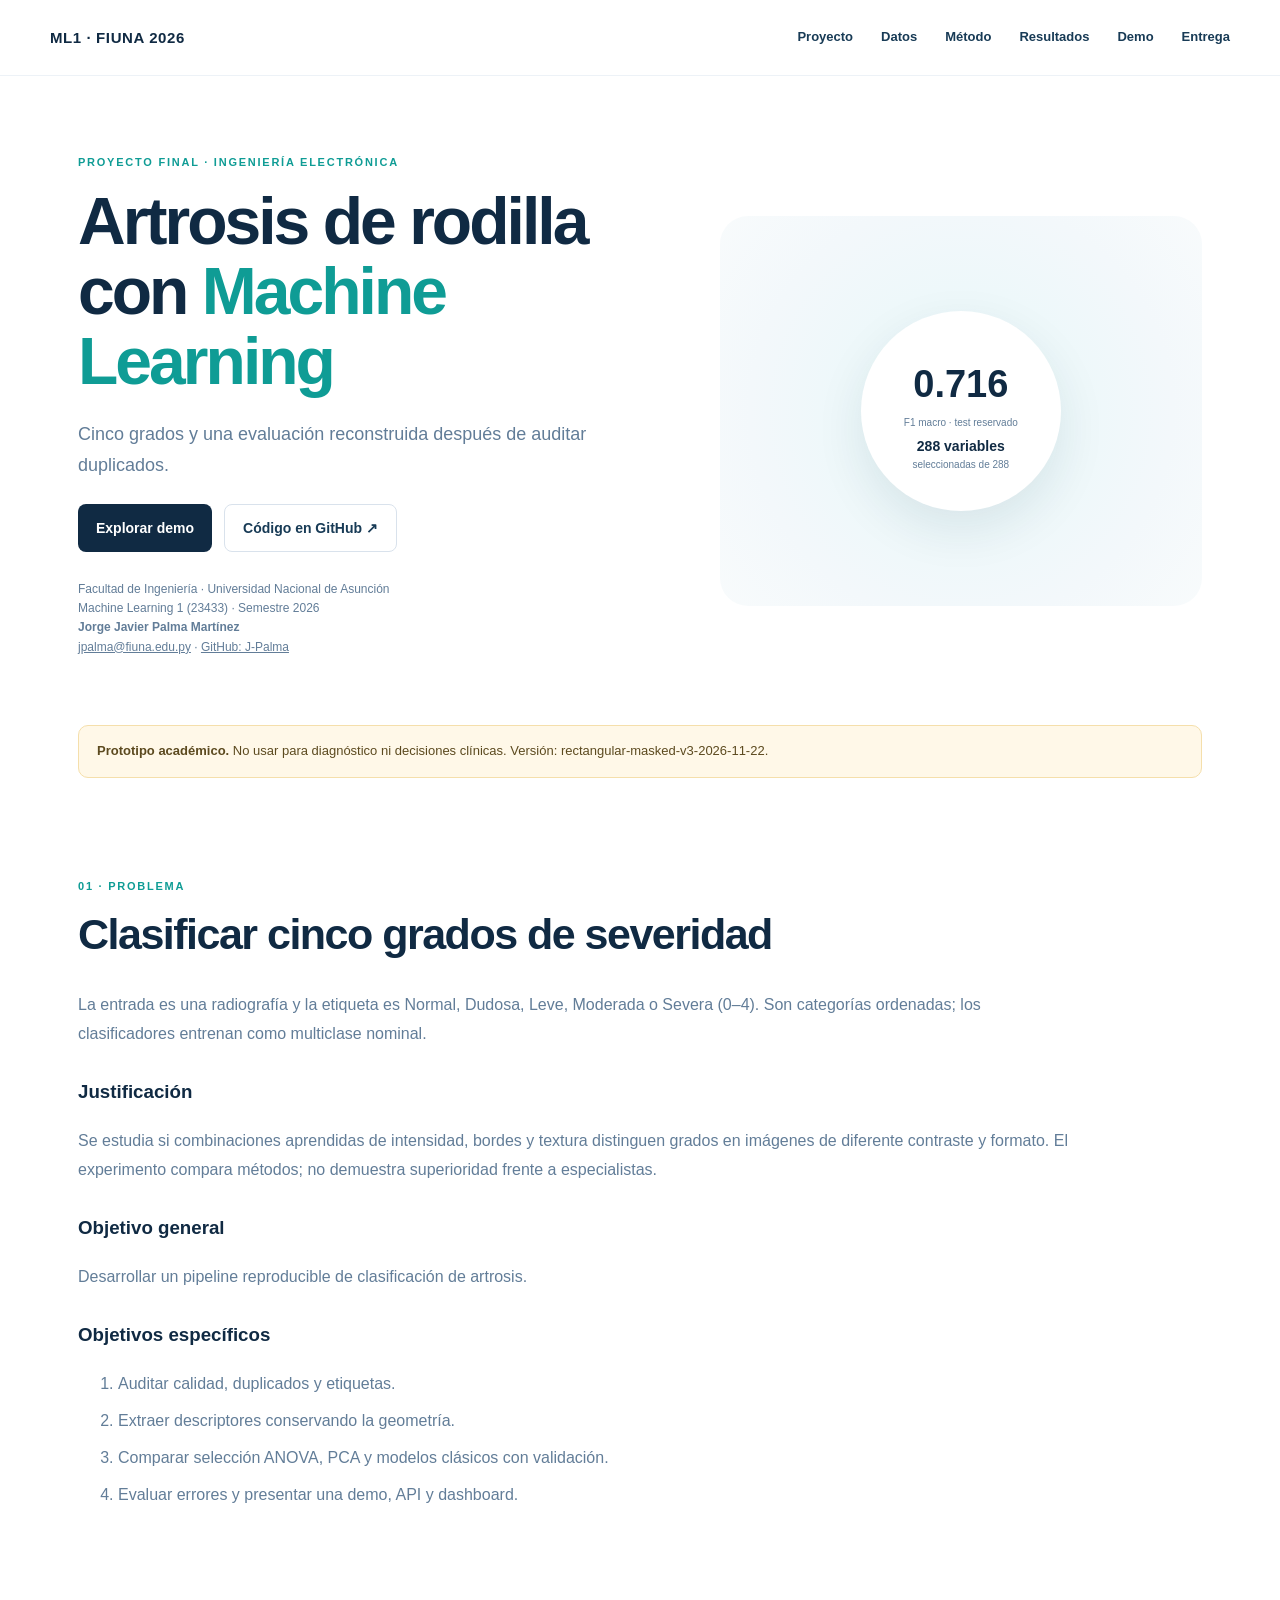
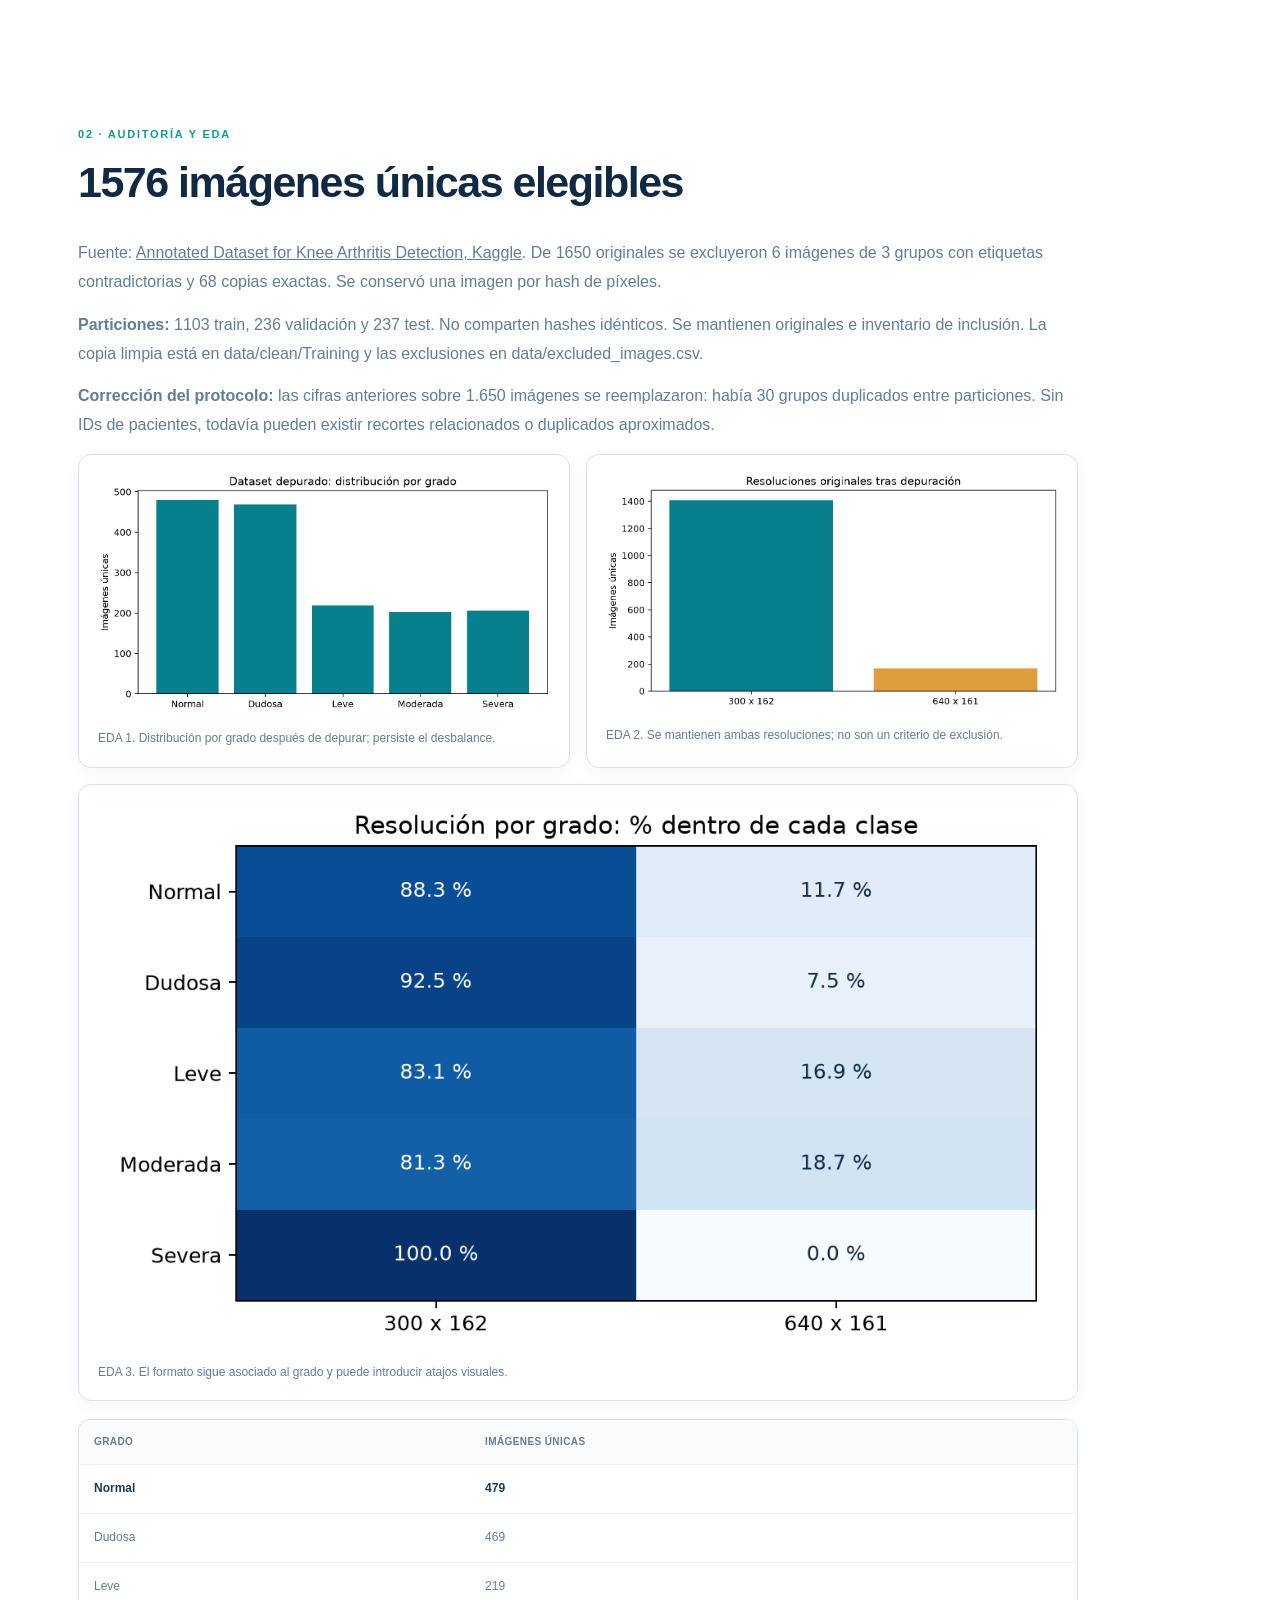
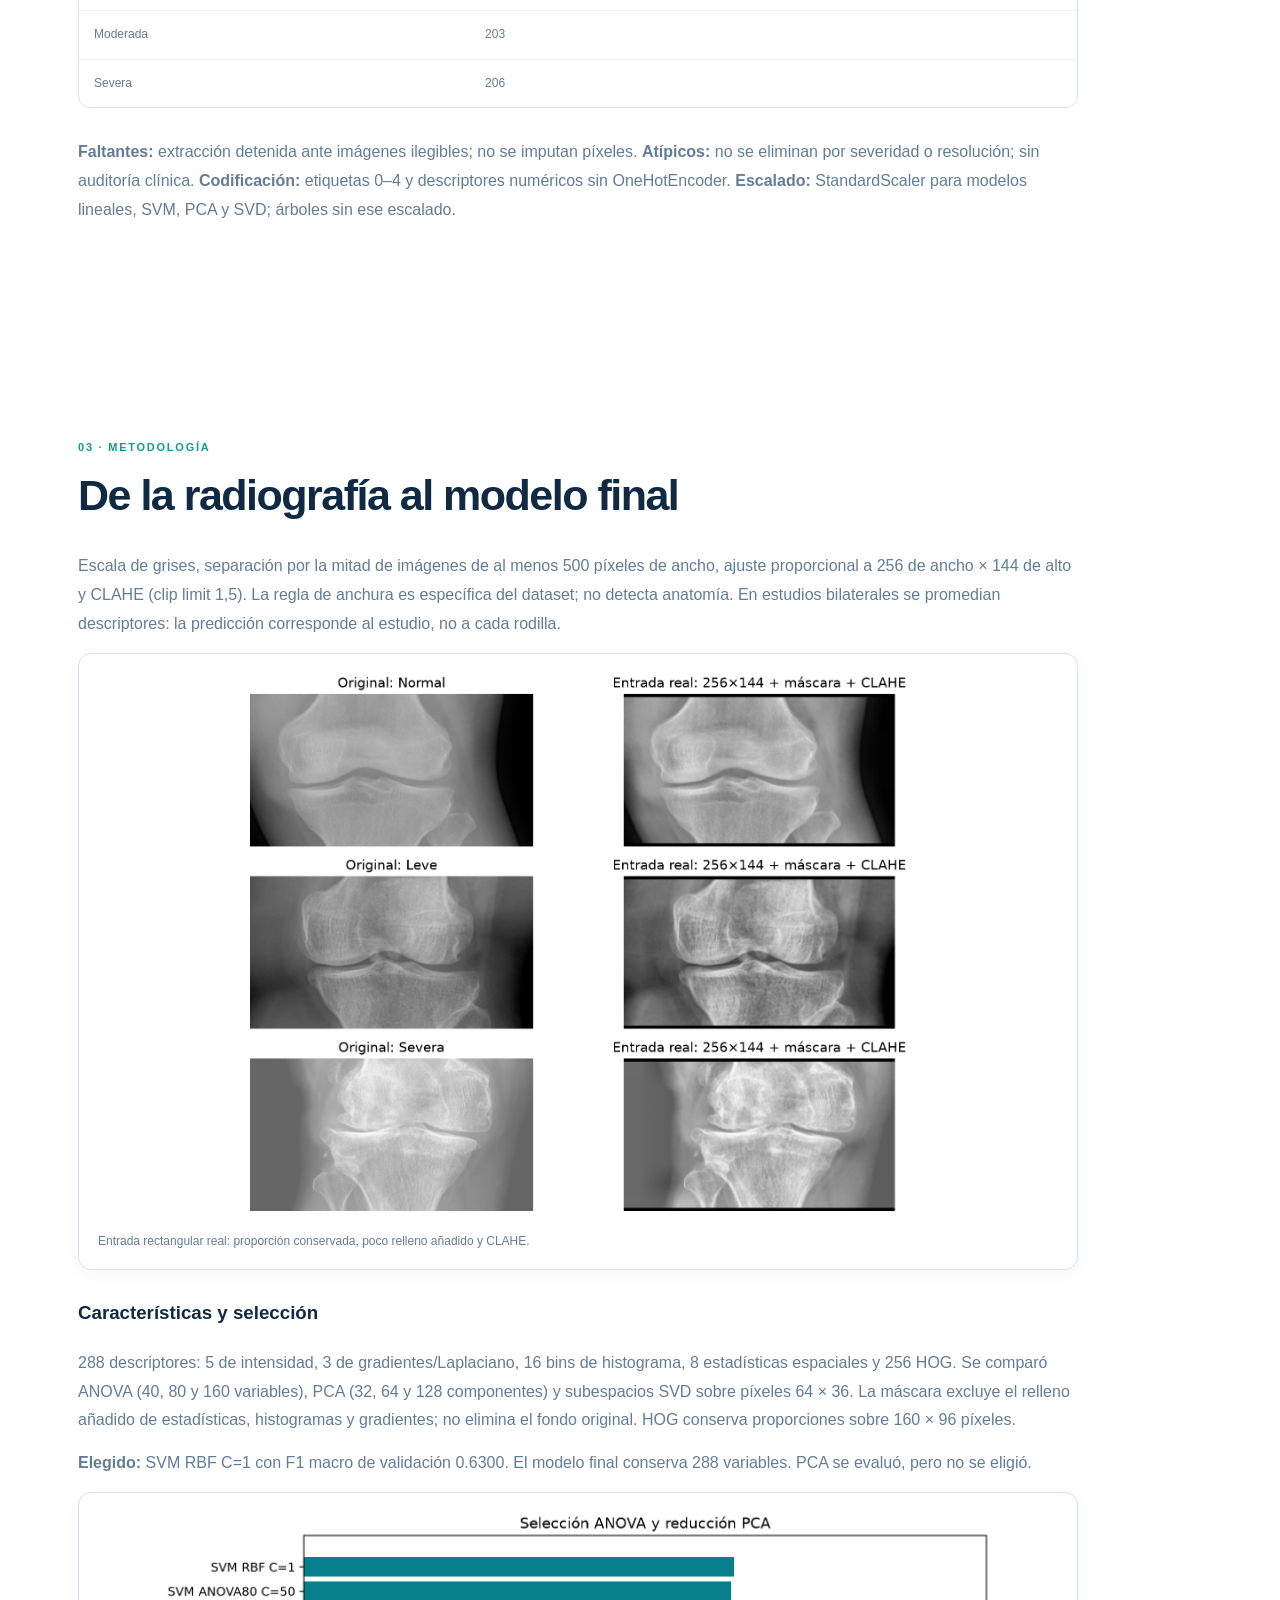
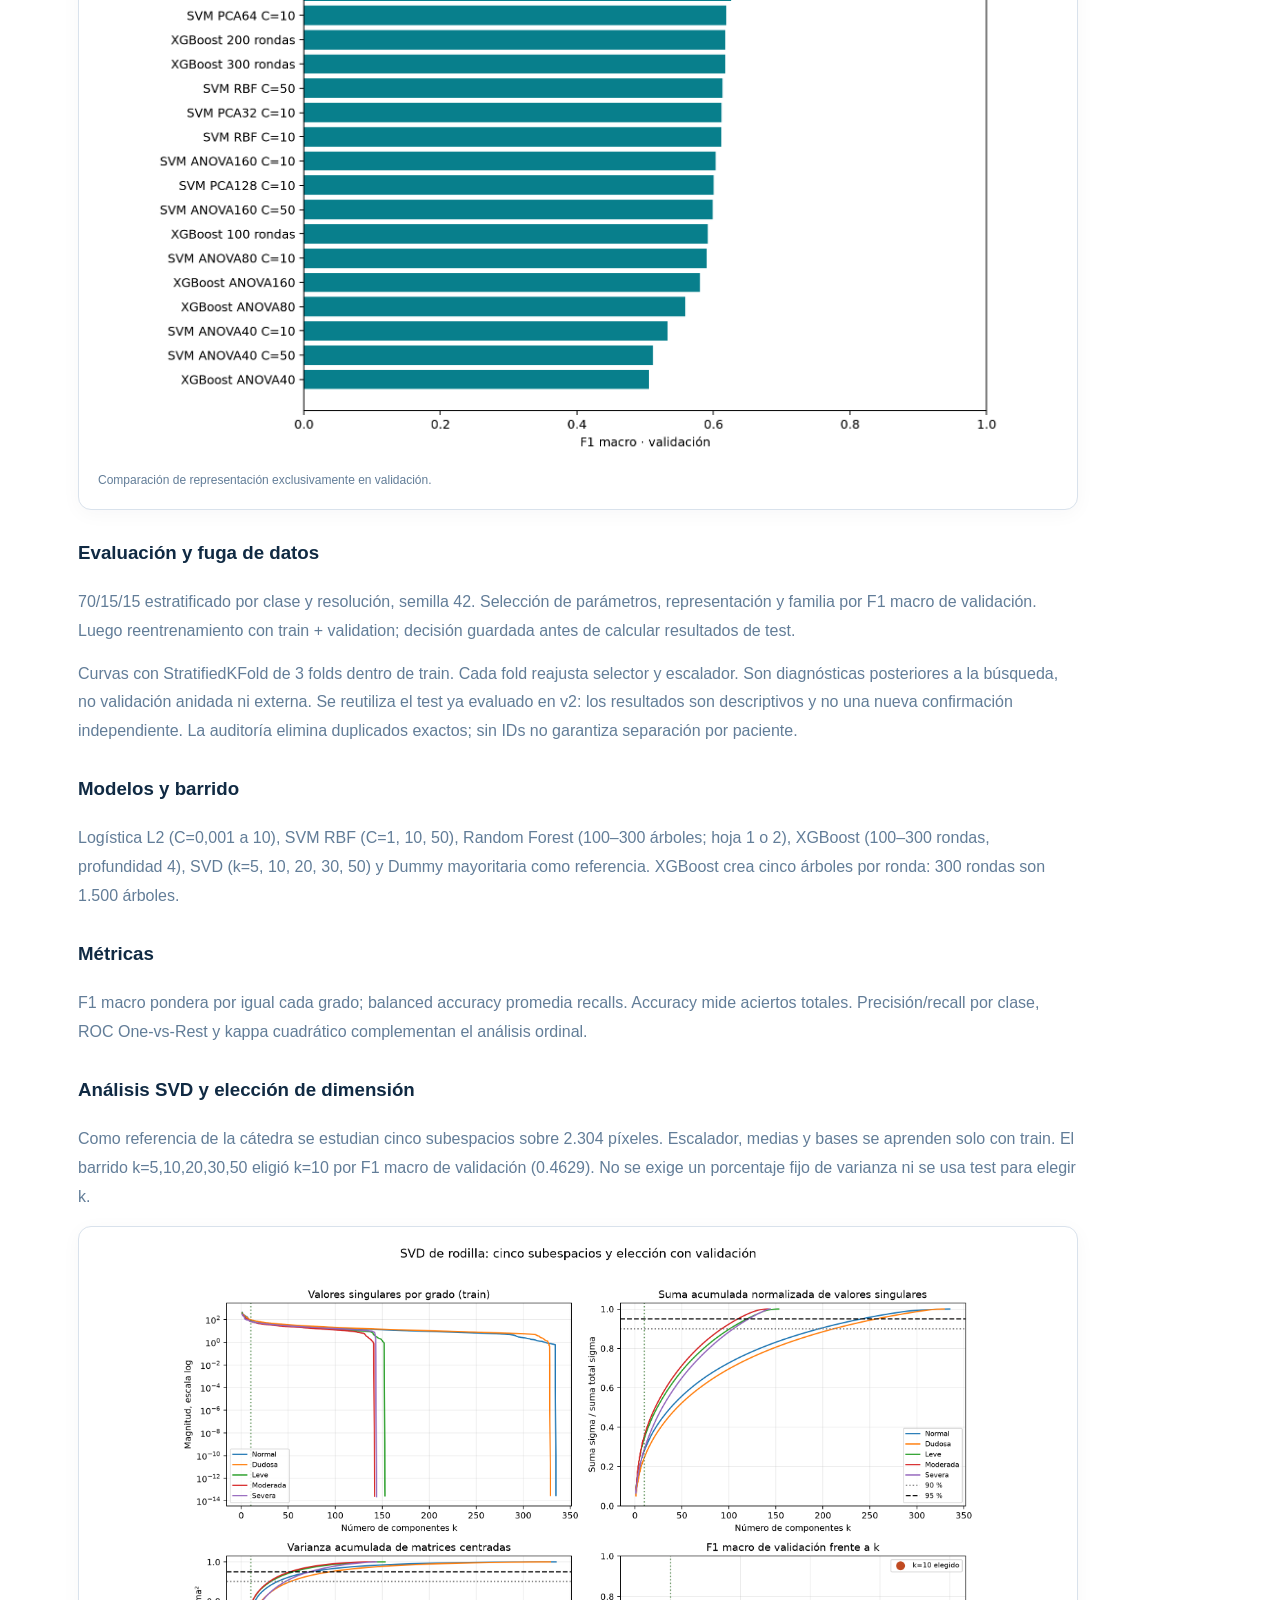
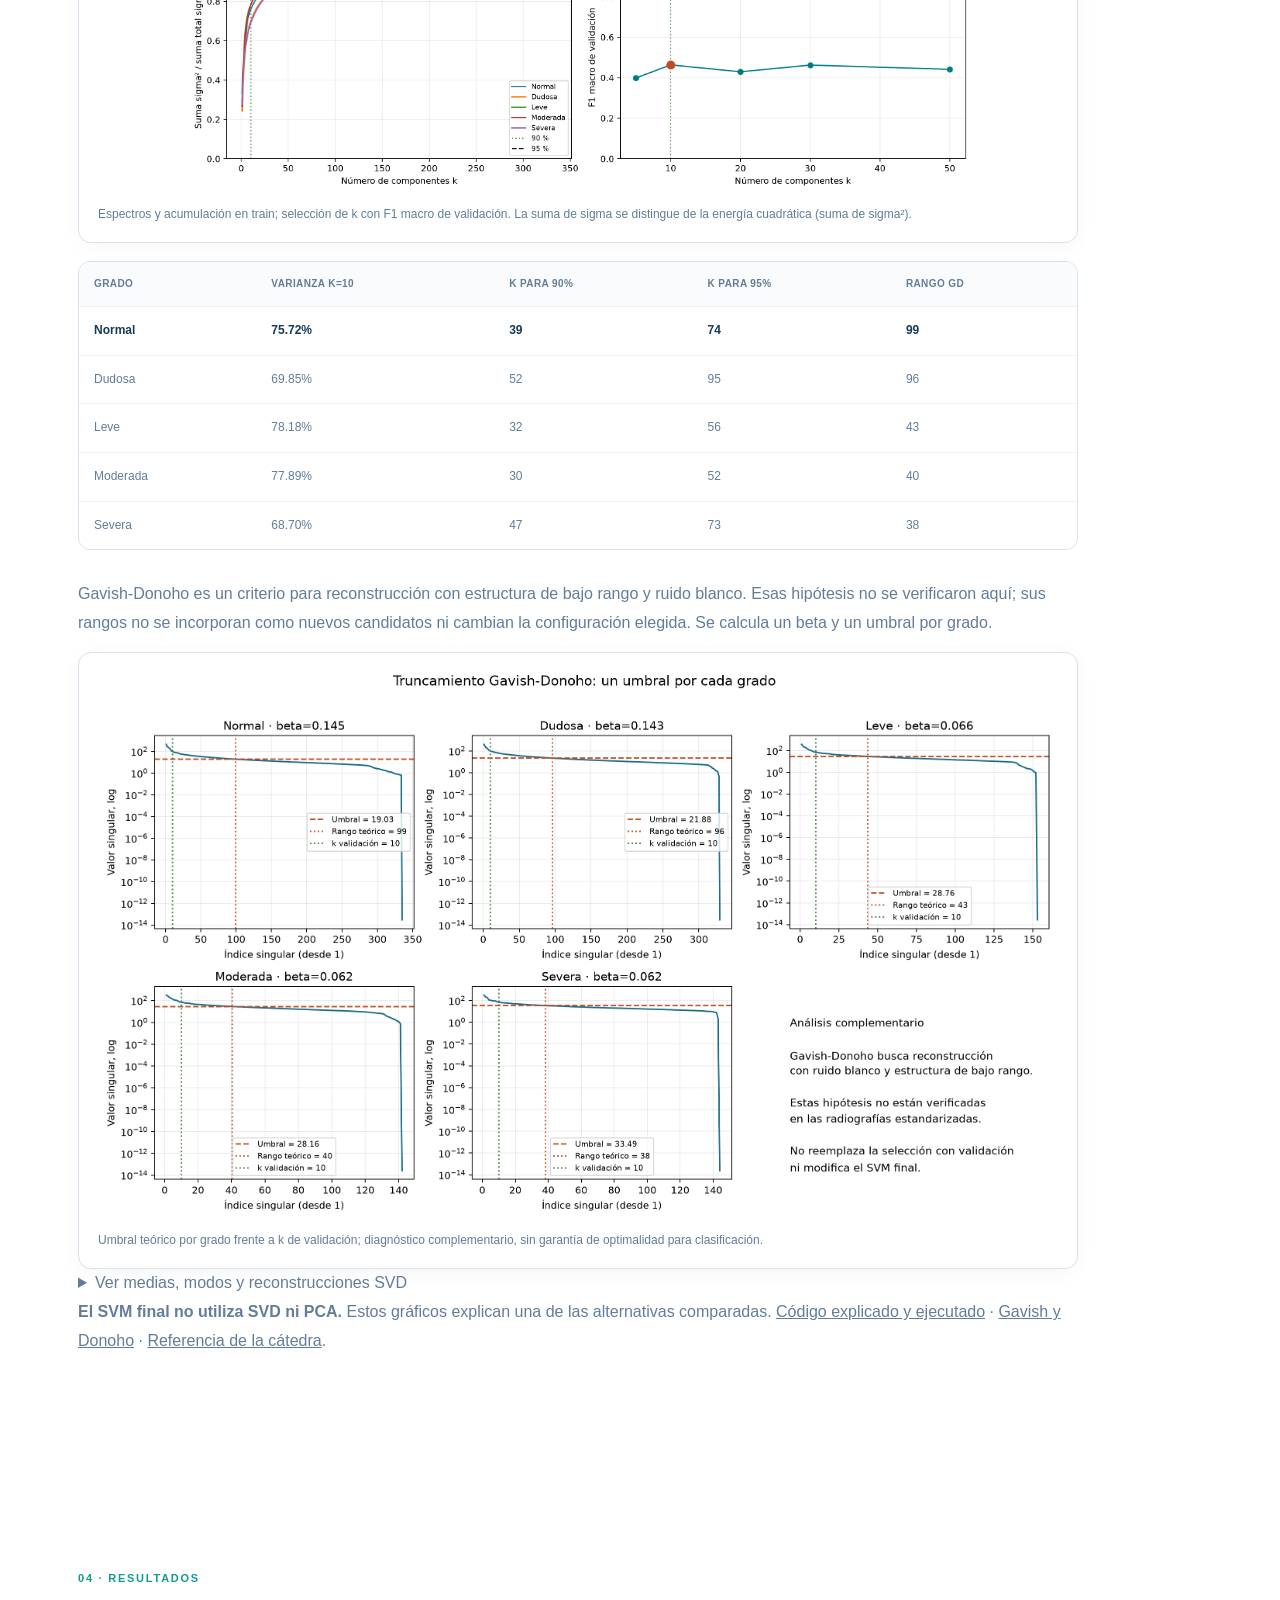
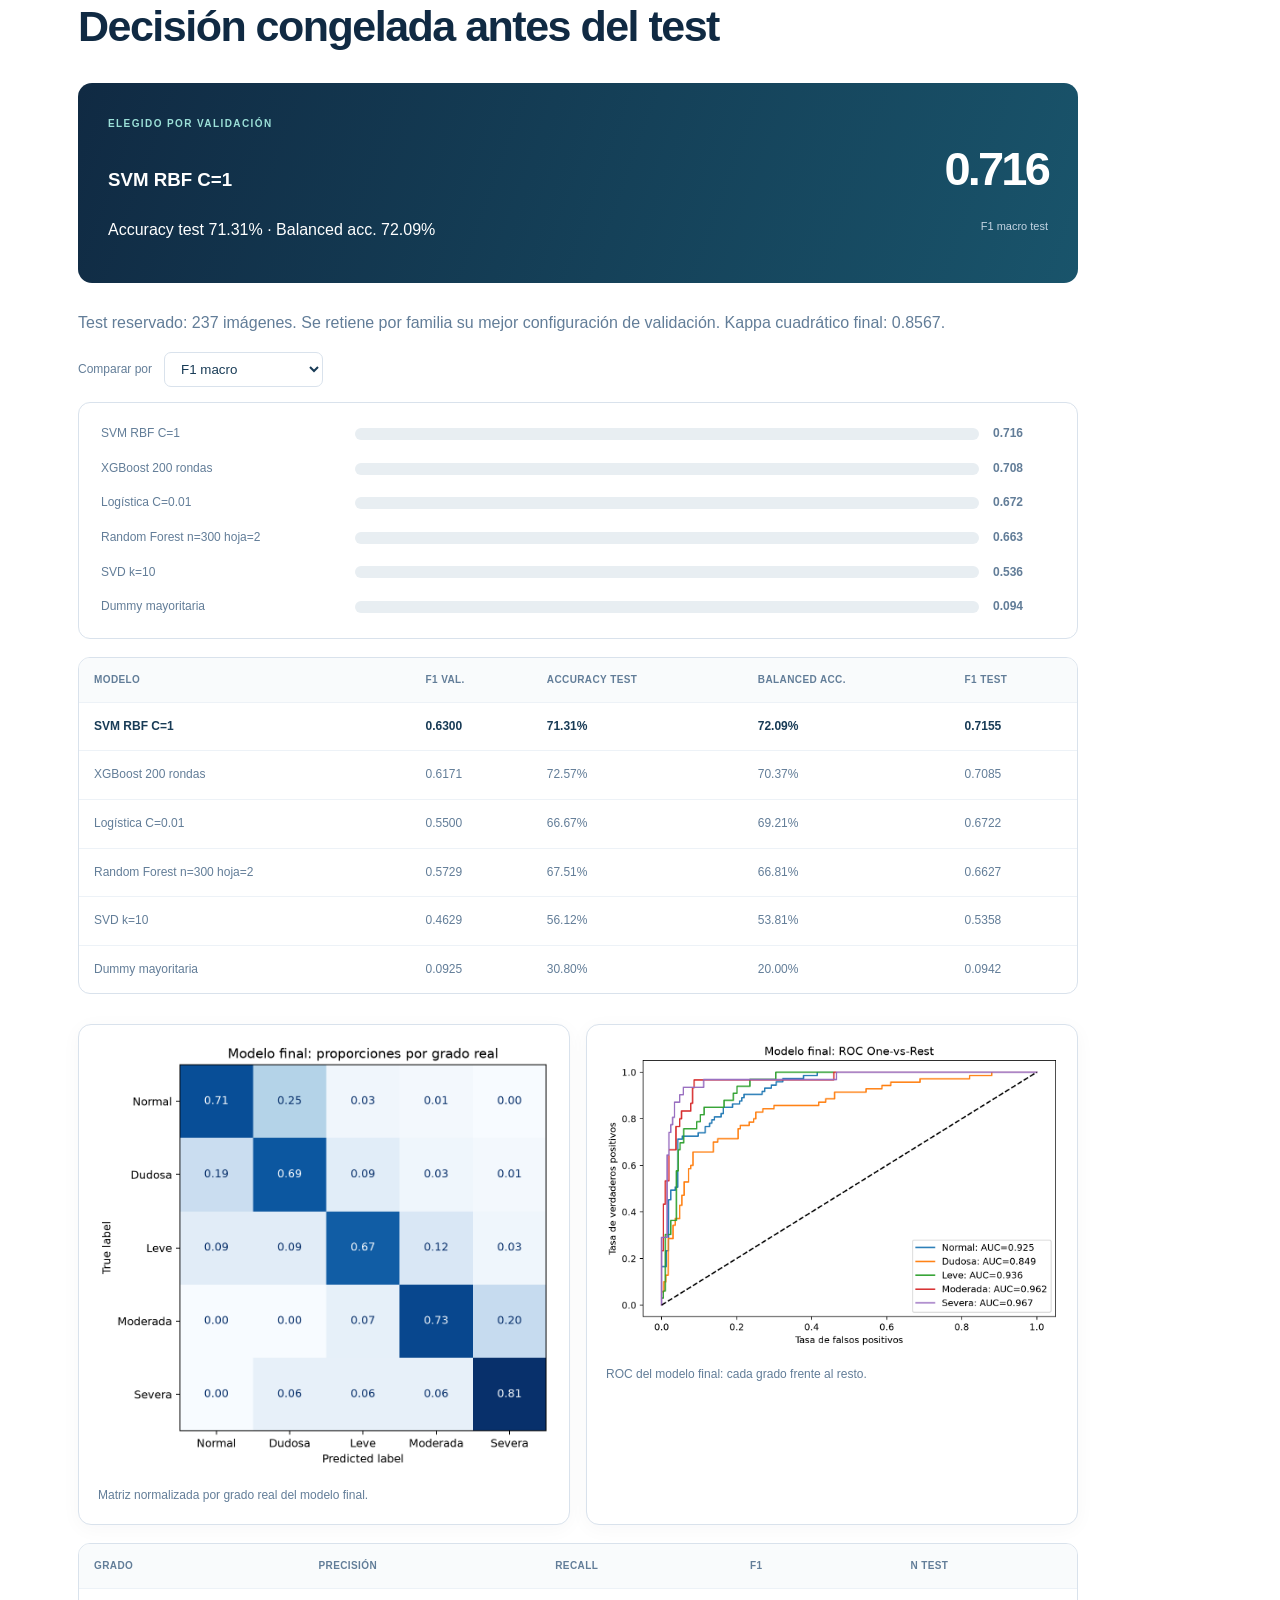
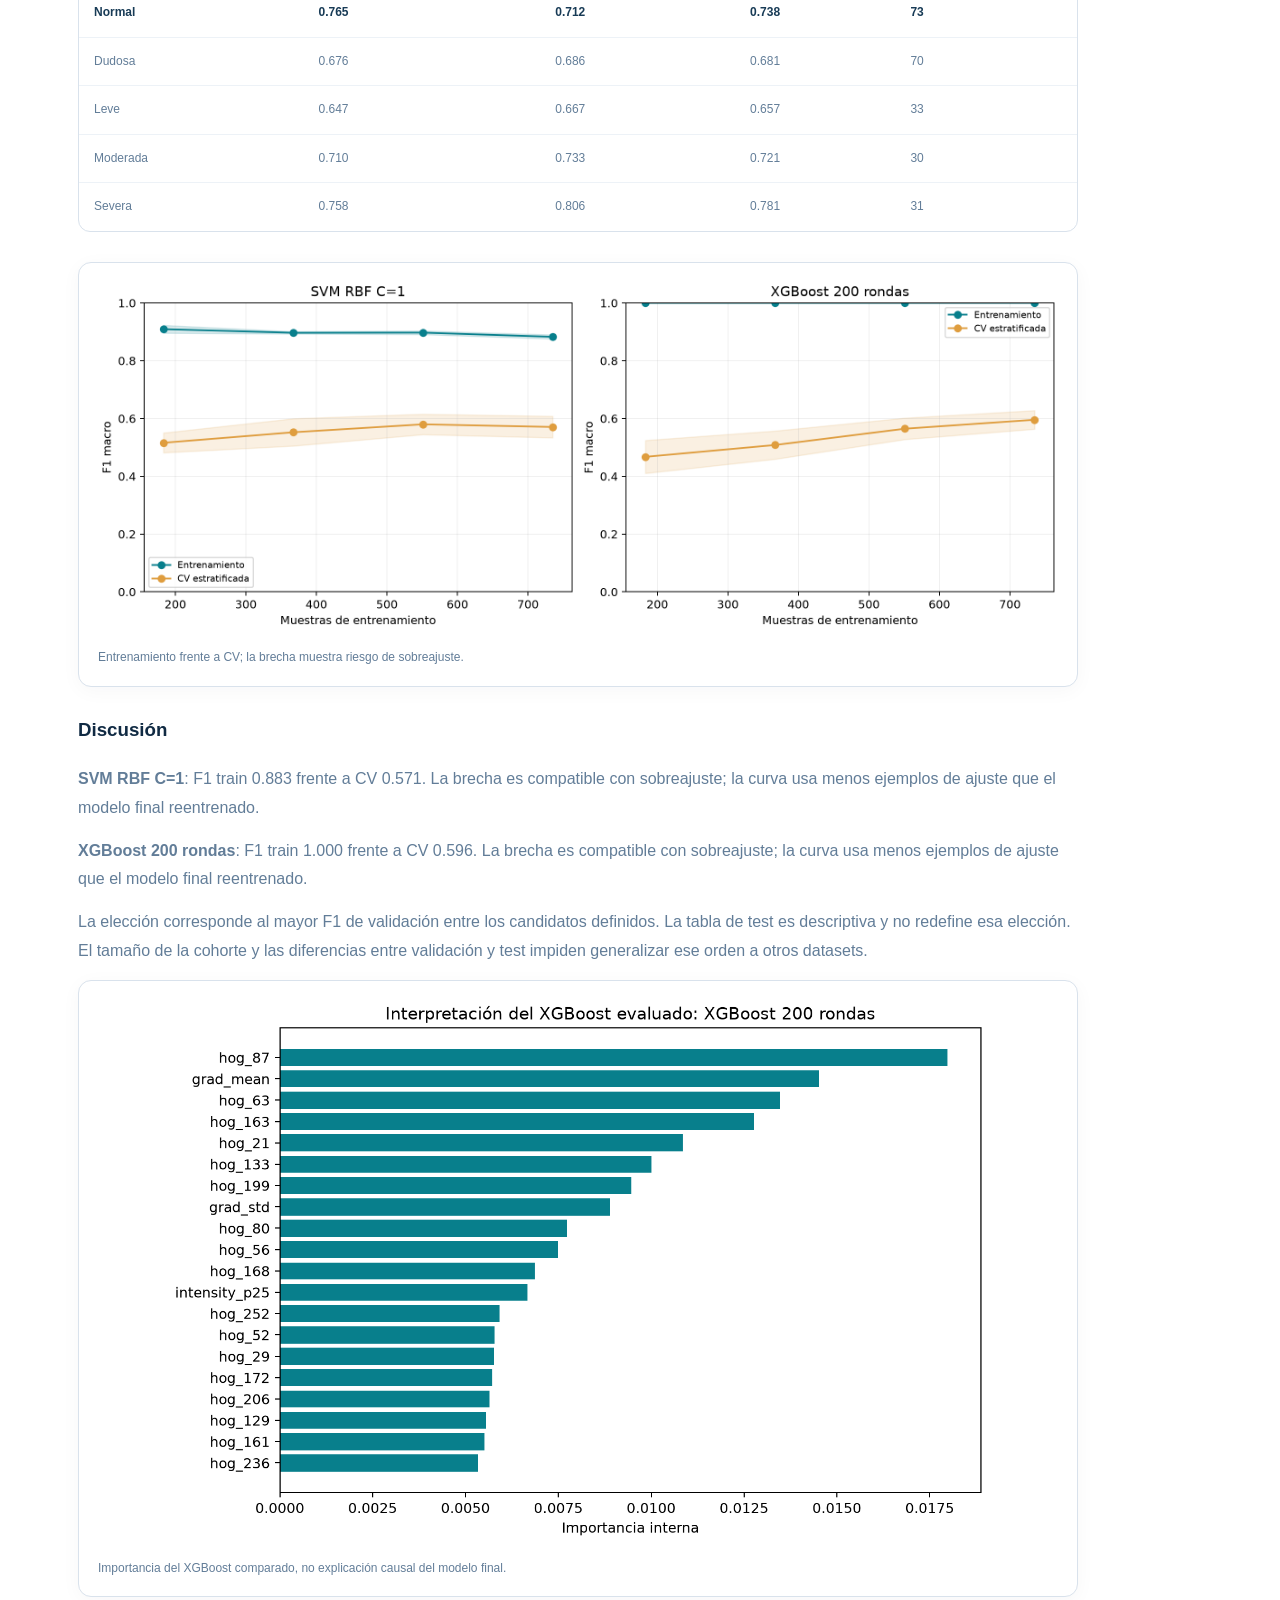
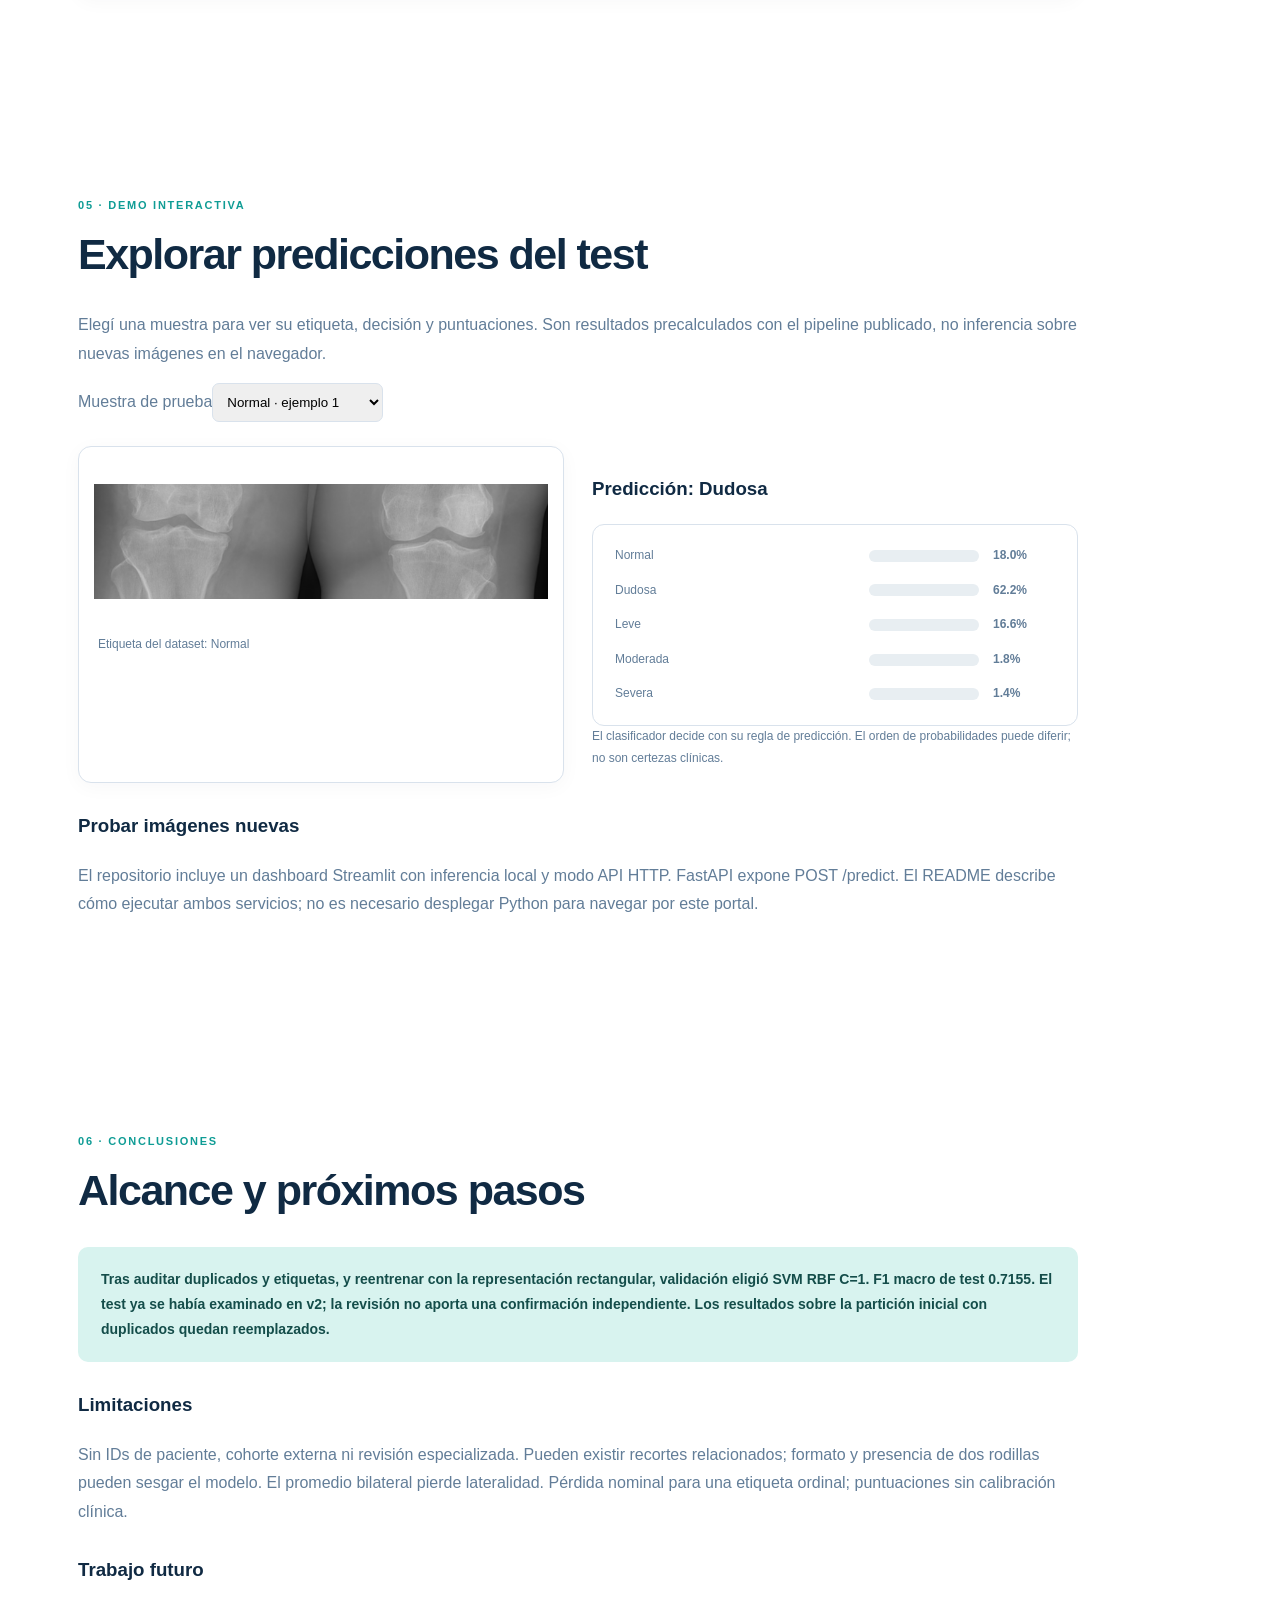
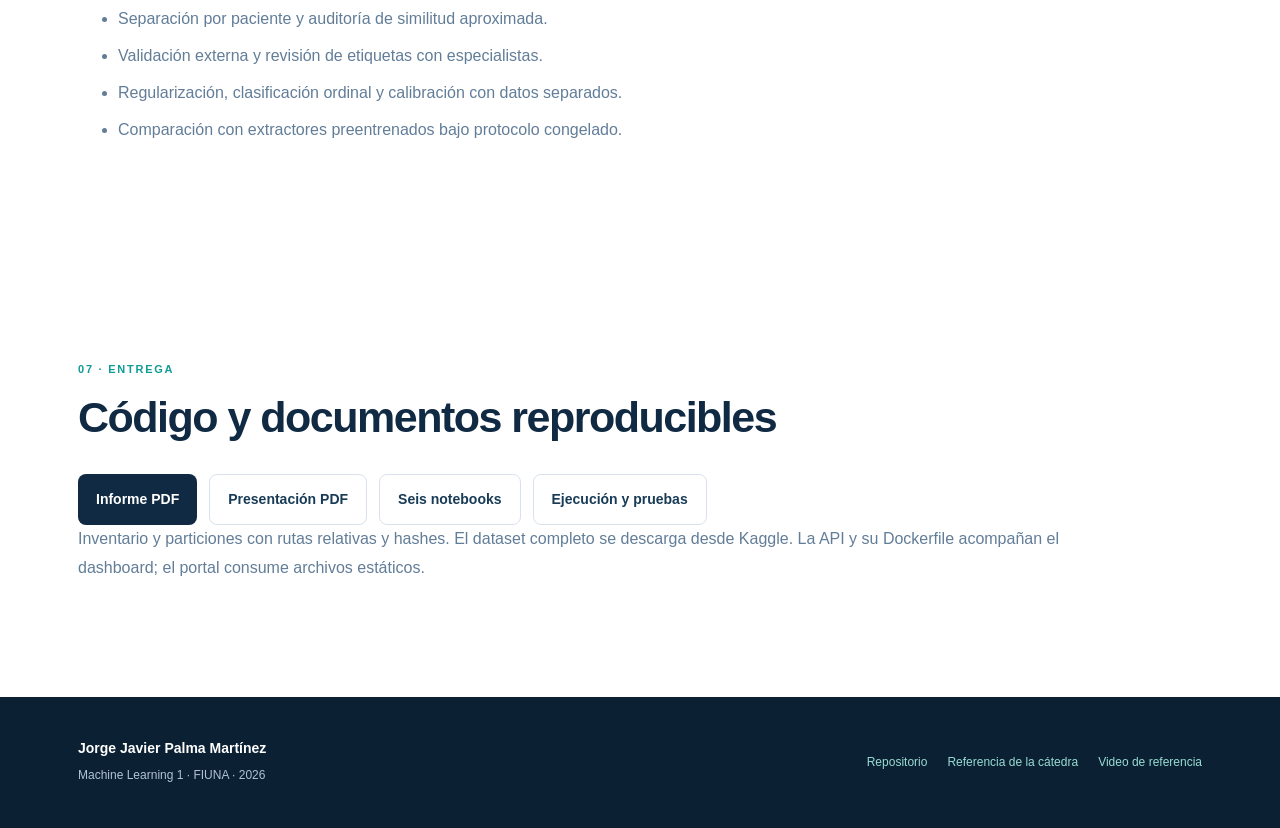
==== commit 658853a5: "Ampliar analisis SVD y actualizar preparacion de defensa" ====
--- a/docs/index.html
+++ b/docs/index.html
@@ -1 +1 @@
-<!doctype html><html lang="es"><head><meta charset="utf-8"><meta name="viewport" content="width=device-width,initial-scale=1"><title>Artrosis de rodilla · Proyecto final ML1 FIUNA</title><meta name="description" content="Clasificación de grados de artrosis con evaluación depurada, selección de variables y demo académica."><link rel="stylesheet" href="assets/site.css?v=3435c4015b04"><script defer src="assets/site.js?v=rectangular-masked-v3-2026-11-22"></script></head><body><header class="topbar"><a class="brand" href="#inicio">ML1 · FIUNA 2026</a><button class="menu-toggle" aria-label="Abrir navegación" aria-expanded="false">☰</button><nav class="nav-links" aria-label="Navegación principal"><a href="#proyecto">Proyecto</a><a href="#datos">Datos</a><a href="#metodo">Método</a><a href="#resultados">Resultados</a><a href="#demo">Demo</a><a href="#entregables">Entrega</a></nav></header><main><section class="hero" id="inicio"><div><p class="eyebrow">PROYECTO FINAL · INGENIERÍA ELECTRÓNICA</p><h1>Artrosis de rodilla con <span>Machine Learning</span></h1><p class="hero-lede">Cinco grados y una evaluación reconstruida después de auditar duplicados.</p><div class="hero-actions"><a class="button primary" href="#demo">Explorar demo</a><a class="button secondary" href="https://github.com/J-Palma/ML1_2026-2">Código en GitHub ↗</a></div><p class="hero-context">Facultad de Ingeniería · Universidad Nacional de Asunción<br>Machine Learning 1 (23433) · Semestre 2026<br><strong>Jorge Javier Palma Martínez</strong><br><a href="mailto:jpalma@fiuna.edu.py">jpalma@fiuna.edu.py</a> · <a href="https://github.com/J-Palma">GitHub: J-Palma</a></p></div><div class="hero-visual"><div class="hero-center"><strong>0.716</strong><small>F1 macro · test reservado</small><strong>288 variables</strong><small>seleccionadas de 288</small></div></div></section><section class="notice"><p><strong>Prototipo académico.</strong> No usar para diagnóstico ni decisiones clínicas. Versión: rectangular-masked-v3-2026-11-22.</p></section><section class="section" id="proyecto"><p class="eyebrow">01 · PROBLEMA</p><h2>Clasificar cinco grados de severidad</h2><div class="section-copy technical-copy"><p>La entrada es una radiografía y la etiqueta es Normal, Dudosa, Leve, Moderada o Severa (0–4). Son categorías ordenadas; los clasificadores entrenan como multiclase nominal.</p><h3>Justificación</h3><p>Se estudia si combinaciones aprendidas de intensidad, bordes y textura distinguen grados en imágenes de diferente contraste y formato. El experimento compara métodos; no demuestra superioridad frente a especialistas.</p><h3>Objetivo general</h3><p>Desarrollar un pipeline reproducible de clasificación de artrosis.</p><h3>Objetivos específicos</h3><ol><li>Auditar calidad, duplicados y etiquetas.</li><li>Extraer descriptores conservando la geometría.</li><li>Comparar selección ANOVA, PCA y modelos clásicos con validación.</li><li>Evaluar errores y presentar una demo, API y dashboard.</li></ol></div></section><section class="section" id="datos"><p class="eyebrow">02 · AUDITORÍA Y EDA</p><h2>1576 imágenes únicas elegibles</h2><div class="section-copy technical-copy"><p>Fuente: <a href="https://www.kaggle.com/datasets/hafiznouman786/annotated-dataset-for-knee-arthritis-detection">Annotated Dataset for Knee Arthritis Detection, Kaggle</a>. De 1650 originales se excluyeron 6 imágenes de 3 grupos con etiquetas contradictorias y 68 copias exactas. Se conservó una imagen por hash de píxeles.</p><p><strong>Particiones:</strong> 1103 train, 236 validación y 237 test. No comparten hashes idénticos. Se mantienen originales e inventario de inclusión. La copia limpia está en data/clean/Training y las exclusiones en data/excluded_images.csv.</p><p><strong>Corrección del protocolo:</strong> las cifras anteriores sobre 1.650 imágenes se reemplazaron: había 30 grupos duplicados entre particiones. Sin IDs de pacientes, todavía pueden existir recortes relacionados o duplicados aproximados.</p><div class="figure-grid"><figure class="figure-card"><a href="assets/distribucion_clases.png?v=rectangular-masked-v3-2026-11-22" target="_blank"><img loading="lazy" src="assets/distribucion_clases.png?v=rectangular-masked-v3-2026-11-22" alt="EDA 1. Distribución por grado después de depurar; persiste el desbalance."></a><figcaption>EDA 1. Distribución por grado después de depurar; persiste el desbalance.</figcaption></figure><figure class="figure-card"><a href="assets/eda_resoluciones.png?v=rectangular-masked-v3-2026-11-22" target="_blank"><img loading="lazy" src="assets/eda_resoluciones.png?v=rectangular-masked-v3-2026-11-22" alt="EDA 2. Se mantienen ambas resoluciones; no son un criterio de exclusión."></a><figcaption>EDA 2. Se mantienen ambas resoluciones; no son un criterio de exclusión.</figcaption></figure></div><figure class="figure-card"><a href="assets/eda_resolucion_por_grado.png?v=rectangular-masked-v3-2026-11-22" target="_blank"><img loading="lazy" src="assets/eda_resolucion_por_grado.png?v=rectangular-masked-v3-2026-11-22" alt="EDA 3. El formato sigue asociado al grado y puede introducir atajos visuales."></a><figcaption>EDA 3. El formato sigue asociado al grado y puede introducir atajos visuales.</figcaption></figure><div class="table-wrap"><table><thead><tr><th>Grado</th><th>Imágenes únicas</th></tr></thead><tbody><tr><td>Normal</td><td>479</td></tr><tr><td>Dudosa</td><td>469</td></tr><tr><td>Leve</td><td>219</td></tr><tr><td>Moderada</td><td>203</td></tr><tr><td>Severa</td><td>206</td></tr></tbody></table></div><p><strong>Faltantes:</strong> extracción detenida ante imágenes ilegibles; no se imputan píxeles. <strong>Atípicos:</strong> no se eliminan por severidad o resolución; sin auditoría clínica. <strong>Codificación:</strong> etiquetas 0–4 y descriptores numéricos sin OneHotEncoder. <strong>Escalado:</strong> StandardScaler para modelos lineales, SVM, PCA y SVD; árboles sin ese escalado.</p></div></section><section class="section" id="metodo"><p class="eyebrow">03 · METODOLOGÍA</p><h2>De la radiografía al modelo final</h2><div class="section-copy technical-copy"><p>Escala de grises, separación por la mitad de imágenes de al menos 500 píxeles de ancho, ajuste proporcional a 256 de ancho × 144 de alto y CLAHE (clip limit 1,5). La regla de anchura es específica del dataset; no detecta anatomía. En estudios bilaterales se promedian descriptores: la predicción corresponde al estudio, no a cada rodilla.</p><figure class="figure-card"><a href="assets/acondicionamiento_radiografias.png?v=rectangular-masked-v3-2026-11-22" target="_blank"><img loading="lazy" src="assets/acondicionamiento_radiografias.png?v=rectangular-masked-v3-2026-11-22" alt="Entrada rectangular real: proporción conservada, poco relleno añadido y CLAHE."></a><figcaption>Entrada rectangular real: proporción conservada, poco relleno añadido y CLAHE.</figcaption></figure><h3>Características y selección</h3><p>288 descriptores: 5 de intensidad, 3 de gradientes/Laplaciano, 16 bins de histograma, 8 estadísticas espaciales y 256 HOG. Se comparó ANOVA (40, 80 y 160 variables), PCA (32, 64 y 128 componentes) y subespacios SVD sobre píxeles 64 × 36. La máscara excluye el relleno añadido de estadísticas, histogramas y gradientes; no elimina el fondo original. HOG conserva proporciones sobre 160 × 96 píxeles.</p><p><strong>Elegido:</strong> SVM RBF C=1 con F1 macro de validación 0.6300. El modelo final conserva 288 variables. PCA se evaluó, pero no se eligió.</p><figure class="figure-card"><a href="assets/feature_engineering_validation.png?v=rectangular-masked-v3-2026-11-22" target="_blank"><img loading="lazy" src="assets/feature_engineering_validation.png?v=rectangular-masked-v3-2026-11-22" alt="Comparación de representación exclusivamente en validación."></a><figcaption>Comparación de representación exclusivamente en validación.</figcaption></figure><h3>Evaluación y fuga de datos</h3><p>70/15/15 estratificado por clase y resolución, semilla 42. Selección de parámetros, representación y familia por F1 macro de validación. Luego reentrenamiento con train + validation; decisión guardada antes de calcular resultados de test.</p><p>Curvas con StratifiedKFold de 3 folds dentro de train. Cada fold reajusta selector y escalador. Son diagnósticas posteriores a la búsqueda, no validación anidada ni externa. Se reutiliza el test ya evaluado en v2: los resultados son descriptivos y no una nueva confirmación independiente. La auditoría elimina duplicados exactos; sin IDs no garantiza separación por paciente.</p><h3>Modelos y barrido</h3><p>Logística L2 (C=0,001 a 10), SVM RBF (C=1, 10, 50), Random Forest (100–300 árboles; hoja 1 o 2), XGBoost (100–300 rondas, profundidad 4), SVD (k=5, 10, 20, 30, 50) y Dummy mayoritaria como referencia. XGBoost crea cinco árboles por ronda: 300 rondas son 1.500 árboles.</p><h3>Métricas</h3><p>F1 macro pondera por igual cada grado; balanced accuracy promedia recalls. Accuracy mide aciertos totales. Precisión/recall por clase, ROC One-vs-Rest y kappa cuadrático complementan el análisis ordinal.</p></div></section><section class="section" id="resultados"><p class="eyebrow">04 · RESULTADOS</p><h2>Decisión congelada antes del test</h2><div class="section-copy technical-copy"><div class="winner-card"><div><span class="winner-label">ELEGIDO POR VALIDACIÓN</span><h3>SVM RBF C=1</h3><p>Accuracy test 71.31% · Balanced acc. 72.09%</p></div><div class="winner-score"><span>0.716</span><small>F1 macro test</small></div></div><p>Test reservado: 237 imágenes. Se retiene por familia su mejor configuración de validación. Kappa cuadrático final: 0.8567.</p><div class="metric-controls"><label for="metric-select">Comparar por</label><select id="metric-select"><option value="F1 Macro">F1 macro</option><option value="Accuracy (%)">Accuracy</option><option value="Balanced Acc (%)">Balanced accuracy</option></select></div><div id="model-chart" class="model-chart"></div><div class="table-wrap"><table><thead><tr><th>Modelo</th><th>F1 val.</th><th>Accuracy test</th><th>Balanced acc.</th><th>F1 test</th></tr></thead><tbody><tr><td>SVM RBF C=1</td><td>0.6300</td><td>71.31%</td><td>72.09%</td><td>0.7155</td></tr><tr><td>XGBoost 200 rondas</td><td>0.6171</td><td>72.57%</td><td>70.37%</td><td>0.7085</td></tr><tr><td>Logística C=0.01</td><td>0.5500</td><td>66.67%</td><td>69.21%</td><td>0.6722</td></tr><tr><td>Random Forest n=300 hoja=2</td><td>0.5729</td><td>67.51%</td><td>66.81%</td><td>0.6627</td></tr><tr><td>SVD k=10</td><td>0.4629</td><td>56.12%</td><td>53.81%</td><td>0.5358</td></tr><tr><td>Dummy mayoritaria</td><td>0.0925</td><td>30.80%</td><td>20.00%</td><td>0.0942</td></tr></tbody></table></div><div class="figure-grid"><figure class="figure-card"><a href="assets/final_confusion_normalizada.png?v=rectangular-masked-v3-2026-11-22" target="_blank"><img loading="lazy" src="assets/final_confusion_normalizada.png?v=rectangular-masked-v3-2026-11-22" alt="Matriz normalizada por grado real del modelo final."></a><figcaption>Matriz normalizada por grado real del modelo final.</figcaption></figure><figure class="figure-card"><a href="assets/modelos_avanzados_roc_curves.png?v=rectangular-masked-v3-2026-11-22" target="_blank"><img loading="lazy" src="assets/modelos_avanzados_roc_curves.png?v=rectangular-masked-v3-2026-11-22" alt="ROC del modelo final: cada grado frente al resto."></a><figcaption>ROC del modelo final: cada grado frente al resto.</figcaption></figure></div><div class="table-wrap"><table><thead><tr><th>Grado</th><th>Precisión</th><th>Recall</th><th>F1</th><th>N test</th></tr></thead><tbody><tr><td>Normal</td><td>0.765</td><td>0.712</td><td>0.738</td><td>73</td></tr><tr><td>Dudosa</td><td>0.676</td><td>0.686</td><td>0.681</td><td>70</td></tr><tr><td>Leve</td><td>0.647</td><td>0.667</td><td>0.657</td><td>33</td></tr><tr><td>Moderada</td><td>0.710</td><td>0.733</td><td>0.721</td><td>30</td></tr><tr><td>Severa</td><td>0.758</td><td>0.806</td><td>0.781</td><td>31</td></tr></tbody></table></div><figure class="figure-card"><a href="assets/modelos_avanzados_learning_curves.png?v=rectangular-masked-v3-2026-11-22" target="_blank"><img loading="lazy" src="assets/modelos_avanzados_learning_curves.png?v=rectangular-masked-v3-2026-11-22" alt="Entrenamiento frente a CV; la brecha muestra riesgo de sobreajuste."></a><figcaption>Entrenamiento frente a CV; la brecha muestra riesgo de sobreajuste.</figcaption></figure><h3>Discusión</h3><p><strong>SVM RBF C=1</strong>: F1 train 0.883 frente a CV 0.571. La brecha es compatible con sobreajuste; la curva usa menos ejemplos de ajuste que el modelo final reentrenado.</p><p><strong>XGBoost 200 rondas</strong>: F1 train 1.000 frente a CV 0.596. La brecha es compatible con sobreajuste; la curva usa menos ejemplos de ajuste que el modelo final reentrenado.</p><p>La elección corresponde al mayor F1 de validación entre los candidatos definidos. La tabla de test es descriptiva y no redefine esa elección. El tamaño de la cohorte y las diferencias entre validación y test impiden generalizar ese orden a otros datasets.</p><figure class="figure-card"><a href="assets/modelos_avanzados_feature_importance.png?v=rectangular-masked-v3-2026-11-22" target="_blank"><img loading="lazy" src="assets/modelos_avanzados_feature_importance.png?v=rectangular-masked-v3-2026-11-22" alt="Importancia del XGBoost comparado, no explicación causal del modelo final."></a><figcaption>Importancia del XGBoost comparado, no explicación causal del modelo final.</figcaption></figure></div></section><section class="section" id="demo"><p class="eyebrow">05 · DEMO INTERACTIVA</p><h2>Explorar predicciones del test</h2><div class="section-copy technical-copy"><p>Elegí una muestra para ver su etiqueta, decisión y puntuaciones. Son resultados precalculados con el pipeline publicado, no inferencia sobre nuevas imágenes en el navegador.</p><label for="sample-select">Muestra de prueba</label><select id="sample-select"></select><div class="demo-grid"><figure class="figure-card"><img id="demo-image" alt="Radiografía de la muestra elegida"><figcaption id="demo-label"></figcaption></figure><div><h3 id="demo-prediction"></h3><div id="demo-probabilities" class="model-chart"></div><p class="small-note">El clasificador decide con su regla de predicción. El orden de probabilidades puede diferir; no son certezas clínicas.</p></div></div><h3>Probar imágenes nuevas</h3><p>El repositorio incluye un dashboard Streamlit con inferencia local y modo API HTTP. FastAPI expone POST /predict. El README describe cómo ejecutar ambos servicios; no es necesario desplegar Python para navegar por este portal.</p></div></section><section class="section" id="limites"><p class="eyebrow">06 · CONCLUSIONES</p><h2>Alcance y próximos pasos</h2><div class="section-copy technical-copy"><p class="conclusion">Tras auditar duplicados y etiquetas, y reentrenar con la representación rectangular, validación eligió SVM RBF C=1. F1 macro de test 0.7155. El test ya se había examinado en v2; la revisión no aporta una confirmación independiente. Los resultados sobre la partición inicial con duplicados quedan reemplazados.</p><h3>Limitaciones</h3><p>Sin IDs de paciente, cohorte externa ni revisión especializada. Pueden existir recortes relacionados; formato y presencia de dos rodillas pueden sesgar el modelo. El promedio bilateral pierde lateralidad. Pérdida nominal para una etiqueta ordinal; puntuaciones sin calibración clínica.</p><h3>Trabajo futuro</h3><ul><li>Separación por paciente y auditoría de similitud aproximada.</li><li>Validación externa y revisión de etiquetas con especialistas.</li><li>Regularización, clasificación ordinal y calibración con datos separados.</li><li>Comparación con extractores preentrenados bajo protocolo congelado.</li></ul></div></section><section class="section" id="entregables"><p class="eyebrow">07 · ENTREGA</p><h2>Código y documentos reproducibles</h2><div class="section-copy technical-copy"><div class="hero-actions"><a class="button primary" href="https://github.com/J-Palma/ML1_2026-2/blob/main/TP_4/proyecto-rodilla/reports/informe_final.pdf">Informe PDF</a><a class="button secondary" href="https://github.com/J-Palma/ML1_2026-2/blob/main/TP_4/proyecto-rodilla/presentation/slides.pdf">Presentación PDF</a><a class="button secondary" href="https://github.com/J-Palma/ML1_2026-2/tree/main/TP_4/proyecto-rodilla/notebooks">Seis notebooks</a><a class="button secondary" href="https://github.com/J-Palma/ML1_2026-2/blob/main/TP_4/proyecto-rodilla/README.md">Ejecución y pruebas</a></div><p>Inventario y particiones con rutas relativas y hashes. El dataset completo se descarga desde Kaggle. La API y su Dockerfile acompañan el dashboard; el portal consume archivos estáticos.</p></div></section></main><footer class="footer"><div><strong>Jorge Javier Palma Martínez</strong><p>Machine Learning 1 · FIUNA · 2026</p></div><div class="footer-links"><a href="https://github.com/J-Palma/ML1_2026-2">Repositorio</a><a href="https://github.com/carlobeni/Machine-Learning">Referencia de la cátedra</a><a href="https://www.youtube.com/watch?v=isgBodVA2C4">Video de referencia</a></div></footer></body></html>+<!doctype html><html lang="es"><head><meta charset="utf-8"><meta name="viewport" content="width=device-width,initial-scale=1"><title>Artrosis de rodilla · Proyecto final ML1 FIUNA</title><meta name="description" content="Clasificación de grados de artrosis con evaluación depurada, selección de variables y demo académica."><link rel="stylesheet" href="assets/site.css?v=3435c4015b04"><script defer src="assets/site.js?v=rectangular-masked-v3-2026-11-22"></script></head><body><header class="topbar"><a class="brand" href="#inicio">ML1 · FIUNA 2026</a><button class="menu-toggle" aria-label="Abrir navegación" aria-expanded="false">☰</button><nav class="nav-links" aria-label="Navegación principal"><a href="#proyecto">Proyecto</a><a href="#datos">Datos</a><a href="#metodo">Método</a><a href="#resultados">Resultados</a><a href="#demo">Demo</a><a href="#entregables">Entrega</a></nav></header><main><section class="hero" id="inicio"><div><p class="eyebrow">PROYECTO FINAL · INGENIERÍA ELECTRÓNICA</p><h1>Artrosis de rodilla con <span>Machine Learning</span></h1><p class="hero-lede">Cinco grados y una evaluación reconstruida después de auditar duplicados.</p><div class="hero-actions"><a class="button primary" href="#demo">Explorar demo</a><a class="button secondary" href="https://github.com/J-Palma/ML1_2026-2">Código en GitHub ↗</a></div><p class="hero-context">Facultad de Ingeniería · Universidad Nacional de Asunción<br>Machine Learning 1 (23433) · Semestre 2026<br><strong>Jorge Javier Palma Martínez</strong><br><a href="mailto:jpalma@fiuna.edu.py">jpalma@fiuna.edu.py</a> · <a href="https://github.com/J-Palma">GitHub: J-Palma</a></p></div><div class="hero-visual"><div class="hero-center"><strong>0.716</strong><small>F1 macro · test reservado</small><strong>288 variables</strong><small>seleccionadas de 288</small></div></div></section><section class="notice"><p><strong>Prototipo académico.</strong> No usar para diagnóstico ni decisiones clínicas. Versión: rectangular-masked-v3-2026-11-22.</p></section><section class="section" id="proyecto"><p class="eyebrow">01 · PROBLEMA</p><h2>Clasificar cinco grados de severidad</h2><div class="section-copy technical-copy"><p>La entrada es una radiografía y la etiqueta es Normal, Dudosa, Leve, Moderada o Severa (0–4). Son categorías ordenadas; los clasificadores entrenan como multiclase nominal.</p><h3>Justificación</h3><p>Se estudia si combinaciones aprendidas de intensidad, bordes y textura distinguen grados en imágenes de diferente contraste y formato. El experimento compara métodos; no demuestra superioridad frente a especialistas.</p><h3>Objetivo general</h3><p>Desarrollar un pipeline reproducible de clasificación de artrosis.</p><h3>Objetivos específicos</h3><ol><li>Auditar calidad, duplicados y etiquetas.</li><li>Extraer descriptores conservando la geometría.</li><li>Comparar selección ANOVA, PCA y modelos clásicos con validación.</li><li>Evaluar errores y presentar una demo, API y dashboard.</li></ol></div></section><section class="section" id="datos"><p class="eyebrow">02 · AUDITORÍA Y EDA</p><h2>1576 imágenes únicas elegibles</h2><div class="section-copy technical-copy"><p>Fuente: <a href="https://www.kaggle.com/datasets/hafiznouman786/annotated-dataset-for-knee-arthritis-detection">Annotated Dataset for Knee Arthritis Detection, Kaggle</a>. De 1650 originales se excluyeron 6 imágenes de 3 grupos con etiquetas contradictorias y 68 copias exactas. Se conservó una imagen por hash de píxeles.</p><p><strong>Particiones:</strong> 1103 train, 236 validación y 237 test. No comparten hashes idénticos. Se mantienen originales e inventario de inclusión. La copia limpia está en data/clean/Training y las exclusiones en data/excluded_images.csv.</p><p><strong>Corrección del protocolo:</strong> las cifras anteriores sobre 1.650 imágenes se reemplazaron: había 30 grupos duplicados entre particiones. Sin IDs de pacientes, todavía pueden existir recortes relacionados o duplicados aproximados.</p><div class="figure-grid"><figure class="figure-card"><a href="assets/distribucion_clases.png?v=rectangular-masked-v3-2026-11-22" target="_blank"><img loading="lazy" src="assets/distribucion_clases.png?v=rectangular-masked-v3-2026-11-22" alt="EDA 1. Distribución por grado después de depurar; persiste el desbalance."></a><figcaption>EDA 1. Distribución por grado después de depurar; persiste el desbalance.</figcaption></figure><figure class="figure-card"><a href="assets/eda_resoluciones.png?v=rectangular-masked-v3-2026-11-22" target="_blank"><img loading="lazy" src="assets/eda_resoluciones.png?v=rectangular-masked-v3-2026-11-22" alt="EDA 2. Se mantienen ambas resoluciones; no son un criterio de exclusión."></a><figcaption>EDA 2. Se mantienen ambas resoluciones; no son un criterio de exclusión.</figcaption></figure></div><figure class="figure-card"><a href="assets/eda_resolucion_por_grado.png?v=rectangular-masked-v3-2026-11-22" target="_blank"><img loading="lazy" src="assets/eda_resolucion_por_grado.png?v=rectangular-masked-v3-2026-11-22" alt="EDA 3. El formato sigue asociado al grado y puede introducir atajos visuales."></a><figcaption>EDA 3. El formato sigue asociado al grado y puede introducir atajos visuales.</figcaption></figure><div class="table-wrap"><table><thead><tr><th>Grado</th><th>Imágenes únicas</th></tr></thead><tbody><tr><td>Normal</td><td>479</td></tr><tr><td>Dudosa</td><td>469</td></tr><tr><td>Leve</td><td>219</td></tr><tr><td>Moderada</td><td>203</td></tr><tr><td>Severa</td><td>206</td></tr></tbody></table></div><p><strong>Faltantes:</strong> extracción detenida ante imágenes ilegibles; no se imputan píxeles. <strong>Atípicos:</strong> no se eliminan por severidad o resolución; sin auditoría clínica. <strong>Codificación:</strong> etiquetas 0–4 y descriptores numéricos sin OneHotEncoder. <strong>Escalado:</strong> StandardScaler para modelos lineales, SVM, PCA y SVD; árboles sin ese escalado.</p></div></section><section class="section" id="metodo"><p class="eyebrow">03 · METODOLOGÍA</p><h2>De la radiografía al modelo final</h2><div class="section-copy technical-copy"><p>Escala de grises, separación por la mitad de imágenes de al menos 500 píxeles de ancho, ajuste proporcional a 256 de ancho × 144 de alto y CLAHE (clip limit 1,5). La regla de anchura es específica del dataset; no detecta anatomía. En estudios bilaterales se promedian descriptores: la predicción corresponde al estudio, no a cada rodilla.</p><figure class="figure-card"><a href="assets/acondicionamiento_radiografias.png?v=rectangular-masked-v3-2026-11-22" target="_blank"><img loading="lazy" src="assets/acondicionamiento_radiografias.png?v=rectangular-masked-v3-2026-11-22" alt="Entrada rectangular real: proporción conservada, poco relleno añadido y CLAHE."></a><figcaption>Entrada rectangular real: proporción conservada, poco relleno añadido y CLAHE.</figcaption></figure><h3>Características y selección</h3><p>288 descriptores: 5 de intensidad, 3 de gradientes/Laplaciano, 16 bins de histograma, 8 estadísticas espaciales y 256 HOG. Se comparó ANOVA (40, 80 y 160 variables), PCA (32, 64 y 128 componentes) y subespacios SVD sobre píxeles 64 × 36. La máscara excluye el relleno añadido de estadísticas, histogramas y gradientes; no elimina el fondo original. HOG conserva proporciones sobre 160 × 96 píxeles.</p><p><strong>Elegido:</strong> SVM RBF C=1 con F1 macro de validación 0.6300. El modelo final conserva 288 variables. PCA se evaluó, pero no se eligió.</p><figure class="figure-card"><a href="assets/feature_engineering_validation.png?v=rectangular-masked-v3-2026-11-22" target="_blank"><img loading="lazy" src="assets/feature_engineering_validation.png?v=rectangular-masked-v3-2026-11-22" alt="Comparación de representación exclusivamente en validación."></a><figcaption>Comparación de representación exclusivamente en validación.</figcaption></figure><h3>Evaluación y fuga de datos</h3><p>70/15/15 estratificado por clase y resolución, semilla 42. Selección de parámetros, representación y familia por F1 macro de validación. Luego reentrenamiento con train + validation; decisión guardada antes de calcular resultados de test.</p><p>Curvas con StratifiedKFold de 3 folds dentro de train. Cada fold reajusta selector y escalador. Son diagnósticas posteriores a la búsqueda, no validación anidada ni externa. Se reutiliza el test ya evaluado en v2: los resultados son descriptivos y no una nueva confirmación independiente. La auditoría elimina duplicados exactos; sin IDs no garantiza separación por paciente.</p><h3>Modelos y barrido</h3><p>Logística L2 (C=0,001 a 10), SVM RBF (C=1, 10, 50), Random Forest (100–300 árboles; hoja 1 o 2), XGBoost (100–300 rondas, profundidad 4), SVD (k=5, 10, 20, 30, 50) y Dummy mayoritaria como referencia. XGBoost crea cinco árboles por ronda: 300 rondas son 1.500 árboles.</p><h3>Métricas</h3><p>F1 macro pondera por igual cada grado; balanced accuracy promedia recalls. Accuracy mide aciertos totales. Precisión/recall por clase, ROC One-vs-Rest y kappa cuadrático complementan el análisis ordinal.</p><h3 id="analisis-svd">Análisis SVD y elección de dimensión</h3><p>Como referencia de la cátedra se estudian cinco subespacios sobre 2.304 píxeles. Escalador, medias y bases se aprenden solo con train. El barrido k=5,10,20,30,50 eligió k=10 por F1 macro de validación (0.4629). No se exige un porcentaje fijo de varianza ni se usa test para elegir k.</p><figure class="figure-card"><a href="assets/svd_seleccion_dimension.png?v=rectangular-masked-v3-2026-11-22" target="_blank"><img loading="lazy" src="assets/svd_seleccion_dimension.png?v=rectangular-masked-v3-2026-11-22" alt="Espectros y acumulación en train; selección de k con F1 macro de validación. La suma de sigma se distingue de la energía cuadrática (suma de sigma²)."></a><figcaption>Espectros y acumulación en train; selección de k con F1 macro de validación. La suma de sigma se distingue de la energía cuadrática (suma de sigma²).</figcaption></figure><div class="table-wrap"><table><thead><tr><th>Grado</th><th>Varianza k=10</th><th>k para 90%</th><th>k para 95%</th><th>Rango GD</th></tr></thead><tbody><tr><td>Normal</td><td>75.72%</td><td>39</td><td>74</td><td>99</td></tr><tr><td>Dudosa</td><td>69.85%</td><td>52</td><td>95</td><td>96</td></tr><tr><td>Leve</td><td>78.18%</td><td>32</td><td>56</td><td>43</td></tr><tr><td>Moderada</td><td>77.89%</td><td>30</td><td>52</td><td>40</td></tr><tr><td>Severa</td><td>68.70%</td><td>47</td><td>73</td><td>38</td></tr></tbody></table></div><p>Gavish-Donoho es un criterio para reconstrucción con estructura de bajo rango y ruido blanco. Esas hipótesis no se verificaron aquí; sus rangos no se incorporan como nuevos candidatos ni cambian la configuración elegida. Se calcula un beta y un umbral por grado.</p><figure class="figure-card"><a href="assets/svd_gavish_donoho.png?v=rectangular-masked-v3-2026-11-22" target="_blank"><img loading="lazy" src="assets/svd_gavish_donoho.png?v=rectangular-masked-v3-2026-11-22" alt="Umbral teórico por grado frente a k de validación; diagnóstico complementario, sin garantía de optimalidad para clasificación."></a><figcaption>Umbral teórico por grado frente a k de validación; diagnóstico complementario, sin garantía de optimalidad para clasificación.</figcaption></figure><details><summary>Ver medias, modos y reconstrucciones SVD</summary><figure class="figure-card"><a href="assets/svd_componentes_reconstruccion.png?v=rectangular-masked-v3-2026-11-22" target="_blank"><img loading="lazy" src="assets/svd_componentes_reconstruccion.png?v=rectangular-masked-v3-2026-11-22" alt="Primer ejemplo de validación por grado: media de train, modo con signo, entrada, reconstrucción k=10 y error absoluto. Los modos no son lesiones."></a><figcaption>Primer ejemplo de validación por grado: media de train, modo con signo, entrada, reconstrucción k=10 y error absoluto. Los modos no son lesiones.</figcaption></figure><p>Se usa la base de la etiqueta conocida solo para esta ilustración. La clasificación real compara los cinco residuos sin conocer la etiqueta. Las vistas bilaterales están promediadas; las reconstrucciones son de la representación 64 × 36 y no de la radiografía de resolución original.</p></details><p><strong>El SVM final no utiliza SVD ni PCA.</strong> Estos gráficos explican una de las alternativas comparadas. <a href="https://github.com/J-Palma/ML1_2026-2/blob/main/TP_4/proyecto-rodilla/notebooks/04_Modelos_Avanzados.ipynb">Código explicado y ejecutado</a> · <a href="https://arxiv.org/abs/1305.5870">Gavish y Donoho</a> · <a href="https://github.com/carlobeni/Machine-Learning/tree/project-web/models">Referencia de la cátedra</a>.</p></div></section><section class="section" id="resultados"><p class="eyebrow">04 · RESULTADOS</p><h2>Decisión congelada antes del test</h2><div class="section-copy technical-copy"><div class="winner-card"><div><span class="winner-label">ELEGIDO POR VALIDACIÓN</span><h3>SVM RBF C=1</h3><p>Accuracy test 71.31% · Balanced acc. 72.09%</p></div><div class="winner-score"><span>0.716</span><small>F1 macro test</small></div></div><p>Test reservado: 237 imágenes. Se retiene por familia su mejor configuración de validación. Kappa cuadrático final: 0.8567.</p><div class="metric-controls"><label for="metric-select">Comparar por</label><select id="metric-select"><option value="F1 Macro">F1 macro</option><option value="Accuracy (%)">Accuracy</option><option value="Balanced Acc (%)">Balanced accuracy</option></select></div><div id="model-chart" class="model-chart"></div><div class="table-wrap"><table><thead><tr><th>Modelo</th><th>F1 val.</th><th>Accuracy test</th><th>Balanced acc.</th><th>F1 test</th></tr></thead><tbody><tr><td>SVM RBF C=1</td><td>0.6300</td><td>71.31%</td><td>72.09%</td><td>0.7155</td></tr><tr><td>XGBoost 200 rondas</td><td>0.6171</td><td>72.57%</td><td>70.37%</td><td>0.7085</td></tr><tr><td>Logística C=0.01</td><td>0.5500</td><td>66.67%</td><td>69.21%</td><td>0.6722</td></tr><tr><td>Random Forest n=300 hoja=2</td><td>0.5729</td><td>67.51%</td><td>66.81%</td><td>0.6627</td></tr><tr><td>SVD k=10</td><td>0.4629</td><td>56.12%</td><td>53.81%</td><td>0.5358</td></tr><tr><td>Dummy mayoritaria</td><td>0.0925</td><td>30.80%</td><td>20.00%</td><td>0.0942</td></tr></tbody></table></div><div class="figure-grid"><figure class="figure-card"><a href="assets/final_confusion_normalizada.png?v=rectangular-masked-v3-2026-11-22" target="_blank"><img loading="lazy" src="assets/final_confusion_normalizada.png?v=rectangular-masked-v3-2026-11-22" alt="Matriz normalizada por grado real del modelo final."></a><figcaption>Matriz normalizada por grado real del modelo final.</figcaption></figure><figure class="figure-card"><a href="assets/modelos_avanzados_roc_curves.png?v=rectangular-masked-v3-2026-11-22" target="_blank"><img loading="lazy" src="assets/modelos_avanzados_roc_curves.png?v=rectangular-masked-v3-2026-11-22" alt="ROC del modelo final: cada grado frente al resto."></a><figcaption>ROC del modelo final: cada grado frente al resto.</figcaption></figure></div><div class="table-wrap"><table><thead><tr><th>Grado</th><th>Precisión</th><th>Recall</th><th>F1</th><th>N test</th></tr></thead><tbody><tr><td>Normal</td><td>0.765</td><td>0.712</td><td>0.738</td><td>73</td></tr><tr><td>Dudosa</td><td>0.676</td><td>0.686</td><td>0.681</td><td>70</td></tr><tr><td>Leve</td><td>0.647</td><td>0.667</td><td>0.657</td><td>33</td></tr><tr><td>Moderada</td><td>0.710</td><td>0.733</td><td>0.721</td><td>30</td></tr><tr><td>Severa</td><td>0.758</td><td>0.806</td><td>0.781</td><td>31</td></tr></tbody></table></div><figure class="figure-card"><a href="assets/modelos_avanzados_learning_curves.png?v=rectangular-masked-v3-2026-11-22" target="_blank"><img loading="lazy" src="assets/modelos_avanzados_learning_curves.png?v=rectangular-masked-v3-2026-11-22" alt="Entrenamiento frente a CV; la brecha muestra riesgo de sobreajuste."></a><figcaption>Entrenamiento frente a CV; la brecha muestra riesgo de sobreajuste.</figcaption></figure><h3>Discusión</h3><p><strong>SVM RBF C=1</strong>: F1 train 0.883 frente a CV 0.571. La brecha es compatible con sobreajuste; la curva usa menos ejemplos de ajuste que el modelo final reentrenado.</p><p><strong>XGBoost 200 rondas</strong>: F1 train 1.000 frente a CV 0.596. La brecha es compatible con sobreajuste; la curva usa menos ejemplos de ajuste que el modelo final reentrenado.</p><p>La elección corresponde al mayor F1 de validación entre los candidatos definidos. La tabla de test es descriptiva y no redefine esa elección. El tamaño de la cohorte y las diferencias entre validación y test impiden generalizar ese orden a otros datasets.</p><figure class="figure-card"><a href="assets/modelos_avanzados_feature_importance.png?v=rectangular-masked-v3-2026-11-22" target="_blank"><img loading="lazy" src="assets/modelos_avanzados_feature_importance.png?v=rectangular-masked-v3-2026-11-22" alt="Importancia del XGBoost comparado, no explicación causal del modelo final."></a><figcaption>Importancia del XGBoost comparado, no explicación causal del modelo final.</figcaption></figure></div></section><section class="section" id="demo"><p class="eyebrow">05 · DEMO INTERACTIVA</p><h2>Explorar predicciones del test</h2><div class="section-copy technical-copy"><p>Elegí una muestra para ver su etiqueta, decisión y puntuaciones. Son resultados precalculados con el pipeline publicado, no inferencia sobre nuevas imágenes en el navegador.</p><label for="sample-select">Muestra de prueba</label><select id="sample-select"></select><div class="demo-grid"><figure class="figure-card"><img id="demo-image" alt="Radiografía de la muestra elegida"><figcaption id="demo-label"></figcaption></figure><div><h3 id="demo-prediction"></h3><div id="demo-probabilities" class="model-chart"></div><p class="small-note">El clasificador decide con su regla de predicción. El orden de probabilidades puede diferir; no son certezas clínicas.</p></div></div><h3>Probar imágenes nuevas</h3><p>El repositorio incluye un dashboard Streamlit con inferencia local y modo API HTTP. FastAPI expone POST /predict. El README describe cómo ejecutar ambos servicios; no es necesario desplegar Python para navegar por este portal.</p></div></section><section class="section" id="limites"><p class="eyebrow">06 · CONCLUSIONES</p><h2>Alcance y próximos pasos</h2><div class="section-copy technical-copy"><p class="conclusion">Tras auditar duplicados y etiquetas, y reentrenar con la representación rectangular, validación eligió SVM RBF C=1. F1 macro de test 0.7155. El test ya se había examinado en v2; la revisión no aporta una confirmación independiente. Los resultados sobre la partición inicial con duplicados quedan reemplazados.</p><h3>Limitaciones</h3><p>Sin IDs de paciente, cohorte externa ni revisión especializada. Pueden existir recortes relacionados; formato y presencia de dos rodillas pueden sesgar el modelo. El promedio bilateral pierde lateralidad. Pérdida nominal para una etiqueta ordinal; puntuaciones sin calibración clínica.</p><h3>Trabajo futuro</h3><ul><li>Separación por paciente y auditoría de similitud aproximada.</li><li>Validación externa y revisión de etiquetas con especialistas.</li><li>Regularización, clasificación ordinal y calibración con datos separados.</li><li>Comparación con extractores preentrenados bajo protocolo congelado.</li></ul></div></section><section class="section" id="entregables"><p class="eyebrow">07 · ENTREGA</p><h2>Código y documentos reproducibles</h2><div class="section-copy technical-copy"><div class="hero-actions"><a class="button primary" href="https://github.com/J-Palma/ML1_2026-2/blob/main/TP_4/proyecto-rodilla/reports/informe_final.pdf">Informe PDF</a><a class="button secondary" href="https://github.com/J-Palma/ML1_2026-2/blob/main/TP_4/proyecto-rodilla/presentation/slides.pdf">Presentación PDF</a><a class="button secondary" href="https://github.com/J-Palma/ML1_2026-2/tree/main/TP_4/proyecto-rodilla/notebooks">Seis notebooks</a><a class="button secondary" href="https://github.com/J-Palma/ML1_2026-2/blob/main/TP_4/proyecto-rodilla/README.md">Ejecución y pruebas</a></div><p>Inventario y particiones con rutas relativas y hashes. El dataset completo se descarga desde Kaggle. La API y su Dockerfile acompañan el dashboard; el portal consume archivos estáticos.</p></div></section></main><footer class="footer"><div><strong>Jorge Javier Palma Martínez</strong><p>Machine Learning 1 · FIUNA · 2026</p></div><div class="footer-links"><a href="https://github.com/J-Palma/ML1_2026-2">Repositorio</a><a href="https://github.com/carlobeni/Machine-Learning">Referencia de la cátedra</a><a href="https://www.youtube.com/watch?v=isgBodVA2C4">Video de referencia</a></div></footer></body></html>
